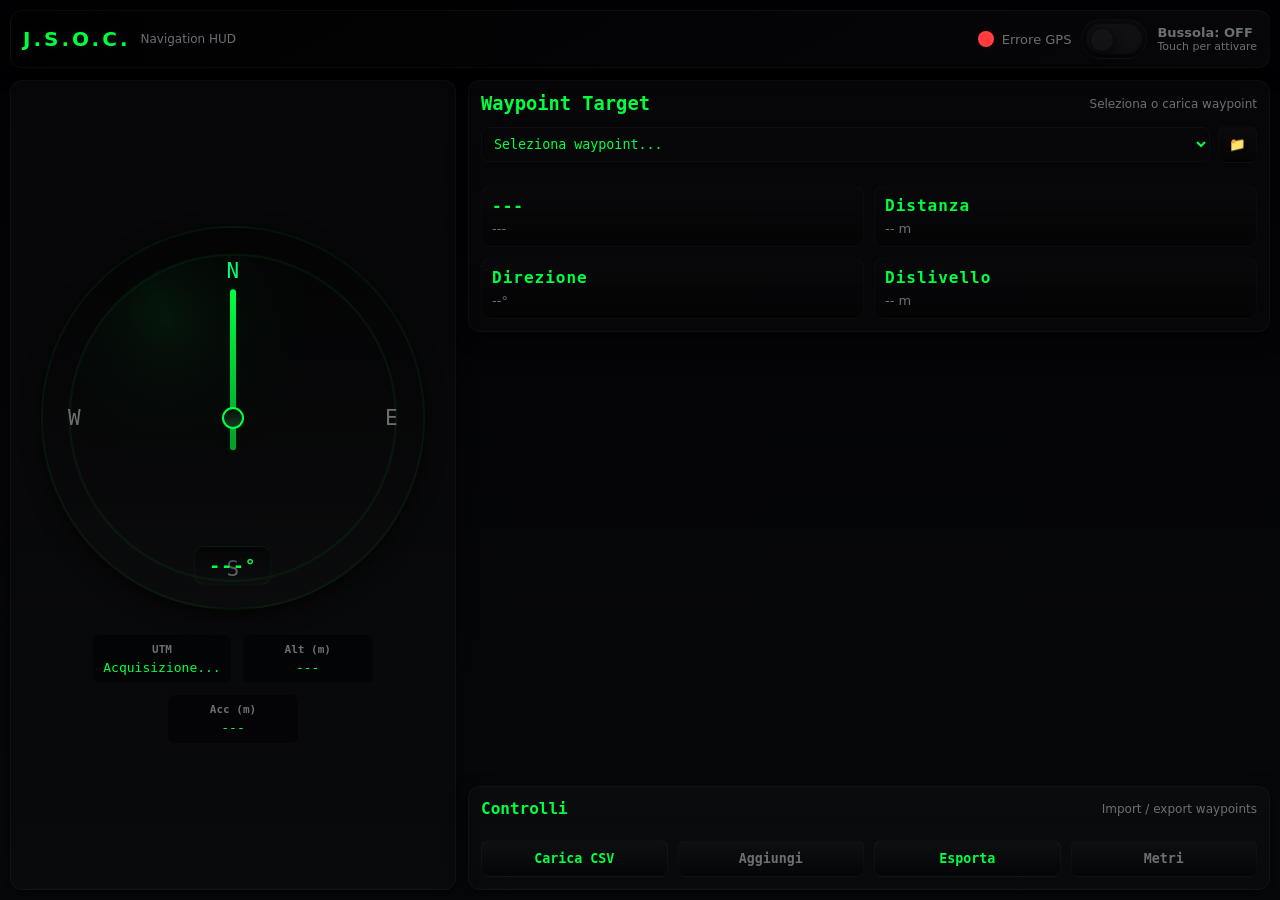
==== index.html @ 8d33e922 "Update index.html" ====
<!DOCTYPE html>
<html lang="it">
<head>
<meta charset="utf-8" />
<meta name="viewport" content="width=device-width,initial-scale=1,viewport-fit=cover" />
<title>J.S.O.C. Softair Galatina Navigation HUD</title>
<style>
  :root{
    --bg:#020204;
    --surface:#0b0d0f;
    --neon:#00ff41;
    --neon-dim:#1a6f32;
    --danger:#ff3b3b;
    --muted:#6b6f73;
    --glass: rgba(255,255,255,0.02);
    --glass-2: rgba(0,0,0,0.4);
    --radius:10px;
    --mono: ui-monospace, SFMono-Regular, Menlo, Monaco, "Roboto Mono", monospace;
    --sans: Inter, system-ui, -apple-system, "Segoe UI", Roboto, "Helvetica Neue", Arial;
    --shadow: 0 6px 18px rgba(0,0,0,0.6);
  }

  html,body{height:100%;margin:0;background:linear-gradient(180deg,#020204 0%, #07080a 100%);font-family:var(--sans);color:#e8f9e8; -webkit-font-smoothing:antialiased; -moz-osx-font-smoothing:grayscale;}
  .app{height:100vh;display:flex;flex-direction:column;gap:12px;padding:10px;box-sizing:border-box;}
  /* header */
  .header{display:flex;align-items:center;justify-content:space-between;padding:8px 12px;background:linear-gradient(90deg, rgba(0,0,0,0.4), rgba(255,255,255,0.02));border-radius:12px;border:1px solid rgba(0,255,65,0.06);box-shadow:var(--shadow);}
  .brand{display:flex;align-items:center;gap:10px}
  .logo {font-weight:800;letter-spacing:3px;font-size:20px;color:var(--neon); text-shadow:0 0 8px rgba(0,255,65,0.12);}
  .gps-status{display:flex;align-items:center;gap:8px;font-size:13px;color:var(--muted)}
  .dot{width:12px;height:12px;border-radius:50%;background:#333;border:2px solid rgba(255,255,255,0.04);box-shadow:0 0 8px rgba(0,0,0,0.8)}
  .dot.ok{background:var(--neon);box-shadow:0 0 12px rgba(0,255,65,0.18)}
  .dot.warn{background:var(--danger);box-shadow:0 0 10px rgba(255,59,59,0.12)}
  /* header controls */
  .controls{display:flex;align-items:center;gap:10px}
  .toggle{
    --w:56px; --h:30px; display:inline-flex;align-items:center;padding:4px;background:linear-gradient(180deg, rgba(255,255,255,0.02), rgba(0,0,0,0.12));border-radius:999px;border:1px solid rgba(255,255,255,0.03);
  }
  .toggle input{display:none}
  .toggle .track{width:var(--w);height:var(--h);background:rgba(255,255,255,0.03);border-radius:999px;position:relative;transition:all 220ms ease}
  .toggle .knob{position:absolute;left:4px;top:4px;width:22px;height:22px;border-radius:50%;background:var(--glass);box-shadow:0 2px 8px rgba(0,0,0,0.6);transition:all 220ms ease;border:1px solid rgba(0,0,0,0.5)}
  .toggle input:checked + .track{background:linear-gradient(90deg, rgba(0,255,65,0.12), rgba(0,255,65,0.06));border:1px solid rgba(0,255,65,0.12)}
  .toggle input:checked + .track .knob{left:30px;background:linear-gradient(180deg, var(--neon), #00c23a);box-shadow:0 0 8px rgba(0,255,65,0.22);border:1px solid rgba(255,255,255,0.06)}
  .toggle .label{font-size:12px;color:var(--muted);margin-left:8px}

  /* main area */
  .main{flex:1;display:flex;flex-direction:column;gap:12px;}
  .panel{background:linear-gradient(180deg, rgba(255,255,255,0.02), rgba(255,255,255,0.01));border-radius:12px;padding:12px;border:1px solid rgba(255,255,255,0.03);box-shadow:var(--shadow);display:flex;flex-direction:column;gap:12px}
  /* Compass + data layout */
  .compass-row{display:flex;flex-direction:column;align-items:center;gap:12px;}
  .compass-wrap{width:320px;max-width:76vmin;aspect-ratio:1;border-radius:999px;display:grid;place-items:center;position:relative;box-shadow:0 6px 20px rgba(0,0,0,0.7);border:2px solid rgba(0,255,65,0.06);background:radial-gradient(circle at 30% 20%, rgba(0,255,65,0.02), transparent 10%), linear-gradient(180deg, rgba(0,0,0,0.45), rgba(255,255,255,0.01));overflow:hidden;}
  .compass-plate{width:92%;height:92%;border-radius:50%;position:relative;display:block}
  /* degree marks */
  .marks{position:absolute;inset:0;display:block;pointer-events:none}
  .mark{position:absolute;left:50%;top:50%;transform-origin:0 -120px; color:var(--muted);font-size:11px;font-weight:600;mix-blend-mode:screen;padding:2px 6px;border-radius:6px;background:rgba(0,0,0,0.35)}
  /* needles */
  .needle-n{position:absolute;left:50%;top:50%;width:6px;height:46%;transform-origin:center 85%;background:linear-gradient(180deg,var(--neon),rgba(0,255,65,0.6));border-radius:6px;box-shadow:0 2px 8px rgba(0,255,65,0.08);transform:translate(-50%,-80%) rotate(0deg);transition:transform 160ms ease-out}
  .needle-target{position:absolute;left:50%;top:50%;width:8px;height:40%;transform-origin:center 85%;background:linear-gradient(180deg,var(--danger),rgba(255,59,59,0.6));border-radius:6px;transform:translate(-50%,-75%) rotate(0deg);opacity:0;transition:opacity 160ms}
  .needle-target.active{opacity:1}
  .compass-center{position:absolute;left:50%;top:50%;width:18px;height:18px;border-radius:50%;background:linear-gradient(180deg,#031004, #153b26);border:2px solid var(--neon);transform:translate(-50%,-50%);box-shadow:0 0 12px rgba(0,255,65,0.06)}
  .bearing-box{position:absolute;bottom:8px;left:50%;transform:translateX(-50%);background:linear-gradient(180deg, rgba(0,0,0,0.45), rgba(255,255,255,0.01));padding:8px 14px;border-radius:10px;border:1px solid rgba(0,255,65,0.06);font-family:var(--mono);font-weight:700;color:var(--neon);font-size:18px;letter-spacing:1px}

  /* info right below compass */
  .info-row{display:flex;gap:10px;align-items:center;justify-content:center;flex-wrap:wrap}
  .stat{background:rgba(0,0,0,0.45);padding:8px 10px;border-radius:8px;border:1px solid rgba(255,255,255,0.02);font-family:var(--mono);font-size:13px;color:var(--neon);min-width:110px;text-align:center}
  .stat .label{font-size:11px;color:var(--muted);font-weight:600;display:block;margin-bottom:4px}

  /* waypoint/details panel */
  .details-grid{display:grid;grid-template-columns:1fr 1fr;gap:10px}
  .card{background:linear-gradient(180deg, rgba(255,255,255,0.01), rgba(0,0,0,0.36));padding:10px;border-radius:10px;border:1px solid rgba(255,255,255,0.02);display:flex;flex-direction:column;gap:6px}
  .card h4{margin:0;color:var(--neon);font-family:var(--mono);letter-spacing:1px}
  .card p{margin:0;color:var(--muted);font-size:13px}

  /* footer controls */
  .controls-grid{display:grid;grid-template-columns:repeat(4,1fr);gap:10px}
  .btn{background:linear-gradient(180deg, rgba(255,255,255,0.02), rgba(0,0,0,0.36));padding:10px;border-radius:8px;border:1px solid rgba(255,255,255,0.03);cursor:pointer;display:inline-flex;align-items:center;justify-content:center;gap:8px;color:var(--neon);font-weight:700;font-family:var(--mono)}
  .btn.secondary{color:var(--muted);border:1px solid rgba(255,255,255,0.02)}
  .btn:active{transform:translateY(1px)}

  /* modal (simple) */
  .modal{position:fixed;inset:0;display:none;align-items:center;justify-content:center;z-index:999}
  .modal.active{display:flex}
  .modal-card{width:92%;max-width:520px;background:var(--surface);padding:16px;border-radius:12px;border:1px solid rgba(255,255,255,0.03)}
  .tabs{display:flex;gap:6px;margin-bottom:10px}
  .tab{padding:8px 10px;border-radius:8px;background:rgba(255,255,255,0.02);border:1px solid rgba(255,255,255,0.02);cursor:pointer;color:var(--muted)}
  .tab.active{background:linear-gradient(90deg, rgba(0,255,65,0.06), rgba(0,255,65,0.02));color:var(--neon);border:1px solid rgba(0,255,65,0.08)}

  /* responsive / landscape */
  @media (min-width:900px){
    .main{flex-direction:row;gap:12px}
    .left-col{flex:0 0 420px}
    .right-col{flex:1;display:flex;flex-direction:column;gap:12px}
    .compass-wrap{width:380px}
  }
  @media (orientation:landscape) and (max-height:600px){
    .main{flex-direction:row}
    .compass-row{align-items:flex-start}
    .compass-wrap{width:320px;max-width:46vmin}
  }

  /* small phones */
  @media (max-width:420px){
    .compass-wrap{width:86vmin}
    .controls-grid{grid-template-columns:repeat(2,1fr)}
  }
</style>
</head>
<body>
<div class="app" id="app">
  <header class="header">
    <div class="brand">
      <div class="logo">J.S.O.C.</div>
      <div style="font-size:12px;color:var(--muted)">Navigation HUD</div>
    </div>

    <div class="controls" aria-hidden="false">
      <div class="gps-status" id="gpsStatus">
        <div class="dot" id="gpsDot"></div>
        <div id="gpsText" style="font-size:13px;color:var(--muted)">Acquisizione GPS...</div>
      </div>

      <!-- Compass toggle -->
      <label class="toggle" title="Attiva / Disattiva bussola">
        <input type="checkbox" id="compassToggle" />
        <div class="track" aria-hidden="true"><span class="knob"></span></div>
      </label>
      <div class="toggle-label" style="font-size:12px;color:var(--muted);min-width:80px;text-align:left">
        <div style="font-weight:700;font-size:13px" id="compassLabel">Bussola: OFF</div>
        <div style="font-size:11px;color:var(--muted)">Touch per attivare</div>
      </div>
    </div>
  </header>

  <main class="main" role="main">
    <!-- left col / compass -->
    <div class="left-col panel" style="display:flex;align-items:center;justify-content:center">
      <div class="compass-row" style="width:100%;align-items:center">
        <div class="compass-wrap" id="compassWrap" role="img" aria-label="Bussola digitale">
          <div class="compass-plate" id="compassPlate">
            <svg viewBox="0 0 300 300" preserveAspectRatio="xMidYMid meet" style="width:100%;height:100%;display:block">
              <defs>
                <radialGradient id="g1" cx="30%" cy="20%">
                  <stop offset="0%" stop-color="#06280f" stop-opacity="0.45"/>
                  <stop offset="60%" stop-color="#021006" stop-opacity="0.25"/>
                  <stop offset="100%" stop-color="#000" stop-opacity="0.0"/>
                </radialGradient>
              </defs>

              <circle cx="150" cy="150" r="140" fill="url(#g1)" stroke="rgba(0,255,65,0.06)" stroke-width="2"/>
              <!-- cardinal letters (we will rotate container via JS) -->
              <g id="cardinals" transform="translate(150,150)">
                <text x="0" y="-120" text-anchor="middle" font-family="var(--mono)" font-size="18" fill="#00ff7a">N</text>
                <text x="0" y="136" text-anchor="middle" font-family="var(--mono)" font-size="18" fill="#6b6f73">S</text>
                <text x="136" y="6" text-anchor="middle" font-family="var(--mono)" font-size="18" fill="#6b6f73">E</text>
                <text x="-136" y="6" text-anchor="middle" font-family="var(--mono)" font-size="18" fill="#6b6f73">W</text>
              </g>

              <!-- tick marks -->
              <g id="ticks" transform="translate(150,150)"></g>
              <!-- needles drawn by HTML layers for simpler rotation -->
            </svg>
            <div class="needle-n" id="needleN" aria-hidden="true"></div>
            <div class="needle-target" id="needleTarget" aria-hidden="true"></div>
            <div class="compass-center" aria-hidden="true"></div>

            <div class="bearing-box" id="bearingBox">---°</div>
          </div>
        </div>

        <div class="info-row" style="margin-top:12px">
          <div class="stat">
            <span class="label">UTM</span>
            <div id="utmText">Acquisizione...</div>
          </div>
          <div class="stat">
            <span class="label">Alt (m)</span>
            <div id="altText">---</div>
          </div>
          <div class="stat">
            <span class="label">Acc (m)</span>
            <div id="accText">---</div>
          </div>
        </div>
      </div>
    </div>

    <!-- right col / waypoints & controls -->
    <div class="right-col">
      <section class="panel">
        <div style="display:flex;justify-content:space-between;align-items:center;">
          <h3 style="margin:0;color:var(--neon);font-family:var(--mono)">Waypoint Target</h3>
          <div style="font-size:12px;color:var(--muted)">Seleziona o carica waypoint</div>
        </div>

        <div style="display:flex;gap:8px;align-items:center">
          <select id="waypointSelect" style="flex:1;padding:8px;border-radius:8px;background:transparent;border:1px solid rgba(255,255,255,0.03);color:var(--neon);font-family:var(--mono)"><option value="">Seleziona waypoint...</option></select>
          <button class="btn secondary" id="openLoad">📁</button>
        </div>

        <div class="details-grid" style="margin-top:10px">
          <div class="card">
            <h4 id="tName">---</h4>
            <p id="tCoords">---</p>
          </div>
          <div class="card">
            <h4 id="tDist">Distanza</h4>
            <p id="tDistVal">-- m</p>
          </div>
          <div class="card">
            <h4>Direzione</h4>
            <p id="tBearing">--°</p>
          </div>
          <div class="card">
            <h4>Dislivello</h4>
            <p id="tElev">-- m</p>
          </div>
        </div>
      </section>

      <section class="panel" style="margin-top:auto">
        <div style="display:flex;justify-content:space-between;align-items:center">
          <div style="font-weight:800;color:var(--neon);font-family:var(--mono)">Controlli</div>
          <div style="font-size:12px;color:var(--muted)">Import / export waypoints</div>
        </div>

        <div class="controls-grid" style="margin-top:10px">
          <button class="btn" id="loadBtn">Carica CSV</button>
          <button class="btn secondary" id="addBtn">Aggiungi</button>
          <button class="btn" id="exportBtn">Esporta</button>
          <button class="btn secondary" id="unitBtn">Metri</button>
        </div>
      </section>
    </div>
  </main>

  <!-- Modale semplice -->
  <div class="modal" id="modal">
    <div class="modal-card" role="dialog" aria-modal="true">
      <div style="display:flex;justify-content:space-between;align-items:center">
        <div style="font-weight:800;color:var(--neon);font-family:var(--mono)">Carica Waypoints</div>
        <button class="btn secondary" id="closeModal">Chiudi</button>
      </div>
      <div style="margin-top:12px">
        <div class="tabs">
          <div class="tab active" data-tab="file">File CSV</div>
          <div class="tab" data-tab="manual">Manuale</div>
        </div>

        <div id="fileTab" style="display:block">
          <input type="file" id="csvFile" accept=".csv,.txt" />
          <div style="margin-top:8px;color:var(--muted);font-size:13px">Formato: Nome,Zona,Easting,Northing,Altitudine</div>
        </div>

        <div id="manualTab" style="display:none">
          <form id="manualForm" onsubmit="return false" style="margin-top:8px;display:flex;flex-direction:column;gap:8px">
            <input id="mName" placeholder="Nome" style="padding:8px;border-radius:8px;background:transparent;border:1px solid rgba(255,255,255,0.03);color:var(--neon)" />
            <input id="mZone" placeholder="Zona UTM" style="padding:8px;border-radius:8px;background:transparent;border:1px solid rgba(255,255,255,0.03);color:var(--neon)" />
            <div style="display:flex;gap:8px">
              <input id="mE" placeholder="Easting" style="flex:1;padding:8px;border-radius:8px;background:transparent;border:1px solid rgba(255,255,255,0.03);color:var(--neon)" />
              <input id="mN" placeholder="Northing" style="flex:1;padding:8px;border-radius:8px;background:transparent;border:1px solid rgba(255,255,255,0.03);color:var(--neon)" />
            </div>
            <input id="mAlt" placeholder="Altitudine (m)" style="padding:8px;border-radius:8px;background:transparent;border:1px solid rgba(255,255,255,0.03);color:var(--neon)" />
            <div style="display:flex;gap:8px">
              <button class="btn" id="addManual">Aggiungi waypoint</button>
            </div>
          </form>
        </div>
      </div>
    </div>
  </div>
</div>

<script>
/* J.S.O.C. Navigation HUD - single-file updated
   Features implemented:
   - Compass toggle in header
   - DeviceOrientation support with iOS permission
   - Smoothing (EMA) for heading
   - Responsive layout (portrait & landscape)
   - Prevents visual overlap and keeps compass centered
   - Minimal waypoint import/add (kept simple)
*/

(function(){
  // DOM refs
  const gpsDot = document.getElementById('gpsDot');
  const gpsText = document.getElementById('gpsText');
  const compassToggle = document.getElementById('compassToggle');
  const compassLabel = document.getElementById('compassLabel');
  const needleN = document.getElementById('needleN');
  const needleTarget = document.getElementById('needleTarget');
  const bearingBox = document.getElementById('bearingBox');
  const utmText = document.getElementById('utmText');
  const altText = document.getElementById('altText');
  const accText = document.getElementById('accText');
  const waypointSelect = document.getElementById('waypointSelect');
  const tName = document.getElementById('tName');
  const tCoords = document.getElementById('tCoords');
  const tDistVal = document.getElementById('tDistVal');
  const tBearing = document.getElementById('tBearing');
  const tElev = document.getElementById('tElev');

  const modal = document.getElementById('modal');
  const openLoad = document.getElementById('openLoad');
  const closeModal = document.getElementById('closeModal');
  const csvFile = document.getElementById('csvFile');
  const addManual = document.getElementById('addManual');
  const manualForm = document.getElementById('manualForm');

  // Internal state
  let compassActive = false;
  let smoothingAlpha = 0.18; // lower => smoother (lag). tweak if needed.
  let smoothHeading = null; // EMA heading
  let watchId = null;
  let currentPos = null;
  let waypoints = []; // simple array {name, easting, northing, alt, zone}
  let target = null;

  // Draw degree marks (0..360 step 15)
  (function drawMarks(){
    const ticks = document.getElementById('ticks');
    for(let d=0; d<360; d+=30){
      const el = document.createElement('div');
      el.className='mark';
      el.style.transform = `translate(-50%,-50%) rotate(${d}deg) translateY(-120px)`;
      el.textContent = d+'°';
      ticks.appendChild(el);
    }
  })();

  // Listen toggle
  compassToggle.addEventListener('change', async (e)=>{
    if(e.target.checked){
      const ok = await startCompass();
      if(!ok){
        // failed, reset toggle
        compassToggle.checked = false;
        compassLabel.textContent = 'Bussola: OFF';
        return;
      }
      compassActive = true;
      compassLabel.textContent = 'Bussola: ON';
    } else {
      stopCompass();
      compassActive = false;
      compassLabel.textContent = 'Bussola: OFF';
    }
  });

  // Geolocation
  function startGeolocation(){
    if(!navigator.geolocation){
      gpsText.textContent = 'GPS non supportato';
      gpsDot.className='dot warn';
      return;
    }
    gpsText.textContent = 'Acquisizione GPS...';
    gpsDot.className='dot';
    const opts = { enableHighAccuracy:true, timeout:10000, maximumAge:2000 };
    watchId = navigator.geolocation.watchPosition(pos=>{
      currentPos = pos;
      gpsText.textContent = `GPS OK (±${Math.round(pos.coords.accuracy)}m)`;
      gpsDot.className='dot ok';
      utmText.textContent = `${pos.coords.latitude.toFixed(5)}, ${pos.coords.longitude.toFixed(5)}`; // temporary display lat/lon
      altText.textContent = (pos.coords.altitude === null ? '---' : pos.coords.altitude.toFixed(1));
      accText.textContent = (pos.coords.accuracy ? Math.round(pos.coords.accuracy) + ' m' : '---');
      updateNavigation();
    }, err=>{
      gpsText.textContent = 'Errore GPS';
      gpsDot.className='dot warn';
      console.warn('geolocation err', err);
    }, opts);
  }

  // Compass handling with DeviceOrientationEvent
  async function startCompass(){
    // check support
    const haveDeviceOrientation = 'DeviceOrientationEvent' in window;
    if(!haveDeviceOrientation){
      alert('Bussola non supportata su questo dispositivo.');
      return false;
    }

    // iOS 13+ requires permission
    if(typeof DeviceOrientationEvent !== 'undefined' && typeof DeviceOrientationEvent.requestPermission === 'function'){
      try{
        const perm = await DeviceOrientationEvent.requestPermission();
        if(perm !== 'granted'){
          alert('Permesso bussola negato.');
          return false;
        }
      }catch(err){
        console.warn('permission request failed', err);
        alert('Impossibile ottenere permesso bussola.');
        return false;
      }
    }

    window.addEventListener('deviceorientationabsolute', handleOrientation, true);
    window.addEventListener('deviceorientation', handleOrientation, true);

    // also listen for screen orientation changes to handle rotation offsets
    window.addEventListener('orientationchange', ()=>{/* nothing needed - we compute offsets on the fly */});
    return true;
  }

  function stopCompass(){
    window.removeEventListener('deviceorientationabsolute', handleOrientation, true);
    window.removeEventListener('deviceorientation', handleOrientation, true);
    smoothHeading = null;
    // reset needle visual
    needleN.style.transform = `translate(-50%,-80%) rotate(0deg)`;
    bearingBox.textContent = '---°';
    needleTarget.classList.remove('active');
  }

  // orientation handler - compute heading in degrees (0..360), using webkitCompassHeading if present
  function handleOrientation(e){
    // prefer webkitCompassHeading (iOS)
    let heading = null;
    if(typeof e.webkitCompassHeading === 'number' && e.webkitCompassHeading !== null){
      heading = e.webkitCompassHeading; // 0 = North
    } else if(typeof e.alpha === 'number'){
      // alpha is rotation around z-axis. On many android devices alpha is relative to screen; depending on absolute property we may need adjustments
      // Convert alpha to compass heading using screen orientation
      heading = 360 - e.alpha; // most devices: alpha increases when device rotates clockwise; invert to get compass heading
    }

    if(heading === null || isNaN(heading)) return;

    // Normalize heading
    heading = (heading + 360) % 360;

    // smoothing (exponential moving average on circular values)
    smoothHeading = smoothAngle(smoothHeading, heading, smoothingAlpha);

    // Apply rotation transform to needle (we rotate the needle rather than whole dial, easier to interpret)
    // The visual needle points to North at 0deg, so we rotate it by smoothHeading degrees
    needleN.style.transform = `translate(-50%,-80%) rotate(${smoothHeading}deg)`;
    bearingBox.textContent = `${Math.round(smoothHeading)}°`;

    // If we have a target waypoint, rotate target needle accordingly
    if(target && currentPos){
      const b = computeBearing(currentPos.coords.latitude, currentPos.coords.longitude, target.lat, target.lon);
      // difference from heading: we want the target needle to point towards bearing relative to North, so set rotate to b
      needleTarget.style.transform = `translate(-50%,-75%) rotate(${b}deg)`;
      needleTarget.classList.add('active');
      tBearing.textContent = `${Math.round(b)}°`;
    }
  }

  // Smooth circular angles correctly
  function smoothAngle(prev, current, alpha){
    if(prev === null || prev === undefined) return current;
    // convert to radians for vector EMA
    const toRad = Math.PI/180;
    const xPrev = Math.cos(prev*toRad), yPrev = Math.sin(prev*toRad);
    const xCur = Math.cos(current*toRad), yCur = Math.sin(current*toRad);
    const x = (1-alpha)*xPrev + alpha*xCur;
    const y = (1-alpha)*yPrev + alpha*yCur;
    const angle = Math.atan2(y,x) * 180 / Math.PI;
    return (angle + 360) % 360;
  }

  // compute bearing from lat/lon to lat2/lon2 (degrees)
  function computeBearing(lat1,lon1,lat2,lon2){
    const toRad = Math.PI/180, toDeg = 180/Math.PI;
    const φ1 = lat1*toRad, φ2 = lat2*toRad;
    const Δλ = (lon2-lon1)*toRad;
    const y = Math.sin(Δλ)*Math.cos(φ2);
    const x = Math.cos(φ1)*Math.sin(φ2) - Math.sin(φ1)*Math.cos(φ2)*Math.cos(Δλ);
    const θ = Math.atan2(y,x);
    return (θ*toDeg + 360) % 360;
  }

  // compute distance meter (haversine)
  function haversine(lat1,lon1,lat2,lon2){
    const R=6371000; // m
    const toRad=Math.PI/180;
    const dLat=(lat2-lat1)*toRad; const dLon=(lon2-lon1)*toRad;
    const a=Math.sin(dLat/2)**2 + Math.cos(lat1*toRad)*Math.cos(lat2*toRad)*Math.sin(dLon/2)**2;
    const c=2*Math.atan2(Math.sqrt(a),Math.sqrt(1-a));
    return R*c;
  }

  // Navigation update: if target & currentPos exist, compute distance, bearing & update UI
  function updateNavigation(){
    if(!currentPos) return;
    if(target){
      const lat1=currentPos.coords.latitude, lon1=currentPos.coords.longitude;
      const lat2=target.lat, lon2=target.lon;
      const dist = haversine(lat1,lon1,lat2,lon2);
      const bearing = computeBearing(lat1,lon1,lat2,lon2);
      tDistVal.textContent = `${(dist>=1000? (dist/1000).toFixed(2)+' km' : Math.round(dist)+' m')}`;
      tBearing.textContent = `${Math.round(bearing)}°`;
      const elevDiff = (target.alt !== null && currentPos.coords.altitude !== null) ? (target.alt - currentPos.coords.altitude) : null;
      tElev.textContent = (elevDiff === null ? '---' : (elevDiff>0? '+' : '') + elevDiff.toFixed(1) + ' m');
      // keep compass target needle oriented (if smoothHeading exists we still set needle transform in handleOrientation)
      if(smoothHeading !== null){
        needleTarget.style.transform = `translate(-50%,-75%) rotate(${bearing}deg)`;
        needleTarget.classList.add('active');
      }
    }
  }

  // Waypoint handling (simple): store lat/lon rather than UTM to keep sample small
  function addWaypointFromManual(name, latStr, lonStr, altStr){
    const lat = parseFloat(latStr), lon = parseFloat(lonStr);
    if(isNaN(lat) || isNaN(lon)){ alert('Lat/Lon non validi'); return; }
    const alt = altStr ? parseFloat(altStr) : null;
    const item = {name, lat, lon, alt};
    waypoints.push(item);
    refreshWaypointSelect();
  }

  function refreshWaypointSelect(){
    waypointSelect.innerHTML = '<option value="">Seleziona waypoint...</option>';
    waypoints.forEach((w,i)=>{
      const o = document.createElement('option');
      o.value = i;
      o.textContent = `${w.name} (${w.lat.toFixed(4)},${w.lon.toFixed(4)})`;
      waypointSelect.appendChild(o);
    });
  }

  waypointSelect.addEventListener('change', (e)=>{
    const idx = e.target.value;
    if(idx === ''){ target = null; tName.textContent='---'; tCoords.textContent='---'; tDistVal.textContent='-- m'; return; }
    target = waypoints[parseInt(idx)];
    tName.textContent = target.name;
    tCoords.textContent = `${target.lat.toFixed(5)}, ${target.lon.toFixed(5)}`;
    updateNavigation();
  });

  // modal controls
  openLoad.addEventListener('click', ()=>{ modal.classList.add('active'); });
  closeModal.addEventListener('click', ()=>{ modal.classList.remove('active'); });

  // tabs inside modal
  document.querySelectorAll('.tab').forEach(t=>{
    t.addEventListener('click', (ev)=>{
      document.querySelectorAll('.tab').forEach(x=>x.classList.remove('active'));
      ev.target.classList.add('active');
      const tb = ev.target.dataset.tab;
      document.getElementById('fileTab').style.display = (tb==='file' ? 'block' : 'none');
      document.getElementById('manualTab').style.display = (tb==='manual' ? 'block' : 'none');
    });
  });

  // csv file load (simple parser)
  csvFile.addEventListener('change', (e)=>{
    const f = e.target.files && e.target.files[0];
    if(!f) return;
    const reader = new FileReader();
    reader.onload = function(){ parseCSV(reader.result); modal.classList.remove('active'); };
    reader.readAsText(f);
  });

  function parseCSV(txt){
    // Accept lines: name,lat,lon,alt OR name,zone,easting,northing,alt (we try to parse lat/lon only)
    const lines = txt.split(/\r?\n/).map(l=>l.trim()).filter(Boolean);
    lines.forEach(line=>{
      const cols = line.split(',').map(c=>c.trim());
      if(cols.length>=3 && isFinite(cols[1]) && isFinite(cols[2])){
        const name = cols[0];
        const lat = parseFloat(cols[1]);
        const lon = parseFloat(cols[2]);
        const alt = cols[3] ? parseFloat(cols[3]) : null;
        waypoints.push({name,lat,lon,alt});
      } else {
        // ignore or attempt more advanced parsing (left out for simplicity)
      }
    });
    refreshWaypointSelect();
    alert('Waypoints caricati: ' + waypoints.length);
  }

  // manual add
  addManual.addEventListener('click', ()=>{
    const name = document.getElementById('mName').value || 'WP';
    const lat = document.getElementById('mE').value;
    const lon = document.getElementById('mN').value;
    const alt = document.getElementById('mAlt').value;
    if(!lat || !lon){ alert('Inserisci latitudine e longitudine nel form manuale!'); return; }
    addWaypointFromManual(name, lat, lon, alt);
    modal.classList.remove('active');
  });

  // export waypoints as CSV (lat,lon)
  document.getElementById('exportBtn').addEventListener('click', ()=>{
    if(waypoints.length===0){ alert('Nessun waypoint da esportare'); return; }
    const lines = waypoints.map(w => `${w.name},${w.lat},${w.lon},${w.alt || ''}`);
    const blob = new Blob([lines.join('\n')], {type:'text/csv'});
    const url = URL.createObjectURL(blob);
    const a = document.createElement('a'); a.href = url; a.download = 'waypoints.csv'; a.click();
    URL.revokeObjectURL(url);
  });

  // quick add button (center)
  document.getElementById('addBtn').addEventListener('click', ()=>{ modal.classList.add('active'); document.querySelector('[data-tab="manual"]').click(); });

  // start geo
  startGeolocation();

  // set default sample waypoints (for demo)
  waypoints.push({name:'Casa', lat:40.3515, lon:18.1716, alt:15});
  waypoints.push({name:'Campo', lat:40.3550, lon:18.1750, alt:12});
  refreshWaypointSelect();

  // Accessibility note: if user rotates the device we adapt via CSS media queries

  // Clean up when page unload
  window.addEventListener('beforeunload', ()=>{
    if(watchId && navigator.geolocation) navigator.geolocation.clearWatch(watchId);
    stopCompass();
  });

  // minor improvement: show a hint if device orientation unsupported
  if(!('DeviceOrientationEvent' in window)){
    // disable toggle
    compassToggle.disabled = true;
    compassLabel.textContent = 'Bussola non supportata';
  }

  // Debugging: log orientation events to detect vendor differences (commented out)
  // window.addEventListener('deviceorientation', e => console.debug('deviceorientation', e.alpha, e.beta, e.gamma, e.absolute));

})();
</script>
</body>
</html>
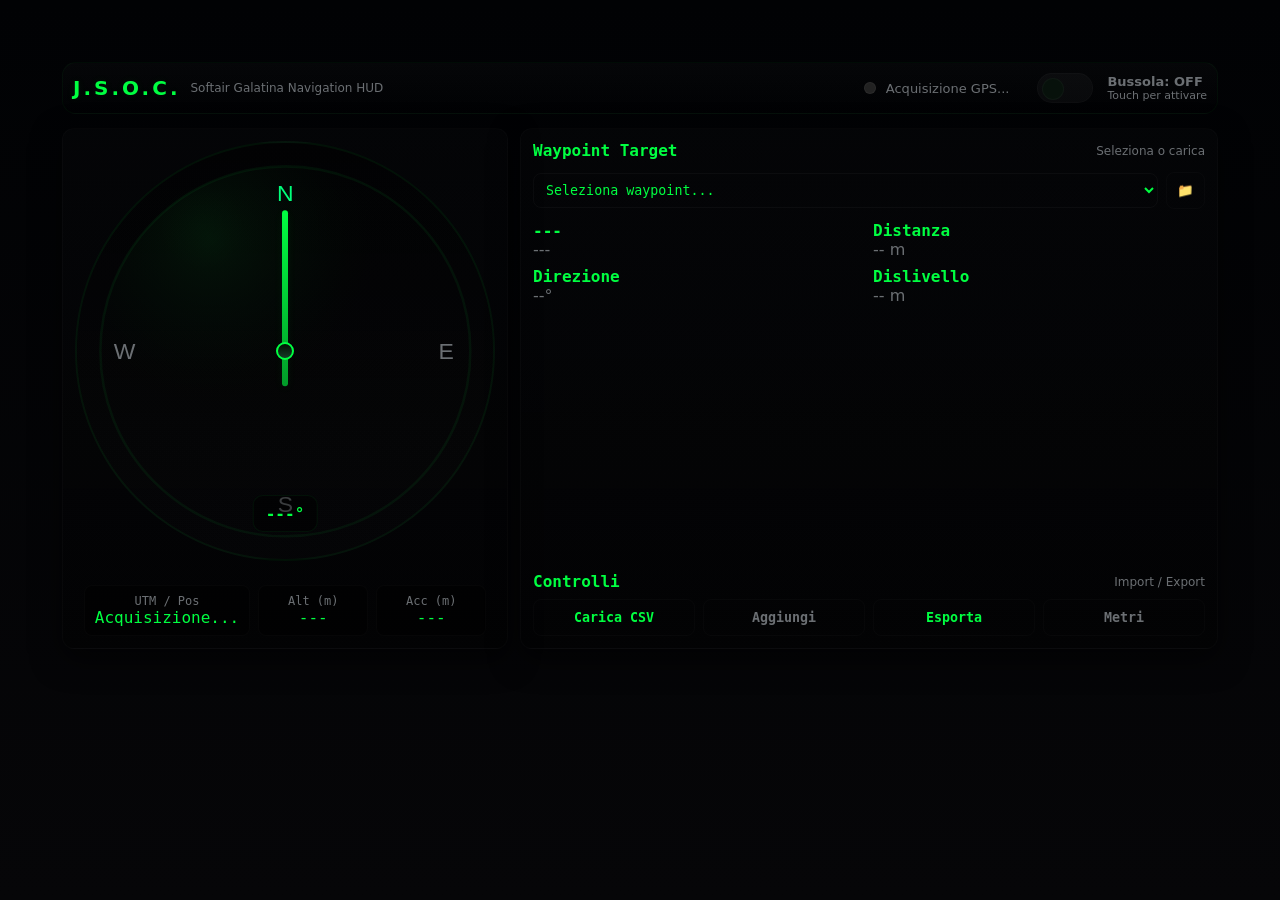
==== commit 2e804414: "Add files via upload" ====
--- a/index.html
+++ b/index.html
@@ -1,107 +1,76 @@
-<!DOCTYPE html>
+<!doctype html>
 <html lang="it">
 <head>
 <meta charset="utf-8" />
 <meta name="viewport" content="width=device-width,initial-scale=1,viewport-fit=cover" />
-<title>J.S.O.C. Softair Galatina Navigation HUD</title>
+<title>J.S.O.C. Softair Galatina Navigation HUD - Compass Fix</title>
 <style>
-  :root{
-    --bg:#020204;
-    --surface:#0b0d0f;
-    --neon:#00ff41;
-    --neon-dim:#1a6f32;
-    --danger:#ff3b3b;
-    --muted:#6b6f73;
-    --glass: rgba(255,255,255,0.02);
-    --glass-2: rgba(0,0,0,0.4);
-    --radius:10px;
-    --mono: ui-monospace, SFMono-Regular, Menlo, Monaco, "Roboto Mono", monospace;
-    --sans: Inter, system-ui, -apple-system, "Segoe UI", Roboto, "Helvetica Neue", Arial;
-    --shadow: 0 6px 18px rgba(0,0,0,0.6);
-  }
-
-  html,body{height:100%;margin:0;background:linear-gradient(180deg,#020204 0%, #07080a 100%);font-family:var(--sans);color:#e8f9e8; -webkit-font-smoothing:antialiased; -moz-osx-font-smoothing:grayscale;}
-  .app{height:100vh;display:flex;flex-direction:column;gap:12px;padding:10px;box-sizing:border-box;}
-  /* header */
-  .header{display:flex;align-items:center;justify-content:space-between;padding:8px 12px;background:linear-gradient(90deg, rgba(0,0,0,0.4), rgba(255,255,255,0.02));border-radius:12px;border:1px solid rgba(0,255,65,0.06);box-shadow:var(--shadow);}
-  .brand{display:flex;align-items:center;gap:10px}
-  .logo {font-weight:800;letter-spacing:3px;font-size:20px;color:var(--neon); text-shadow:0 0 8px rgba(0,255,65,0.12);}
-  .gps-status{display:flex;align-items:center;gap:8px;font-size:13px;color:var(--muted)}
-  .dot{width:12px;height:12px;border-radius:50%;background:#333;border:2px solid rgba(255,255,255,0.04);box-shadow:0 0 8px rgba(0,0,0,0.8)}
-  .dot.ok{background:var(--neon);box-shadow:0 0 12px rgba(0,255,65,0.18)}
-  .dot.warn{background:var(--danger);box-shadow:0 0 10px rgba(255,59,59,0.12)}
-  /* header controls */
-  .controls{display:flex;align-items:center;gap:10px}
-  .toggle{
-    --w:56px; --h:30px; display:inline-flex;align-items:center;padding:4px;background:linear-gradient(180deg, rgba(255,255,255,0.02), rgba(0,0,0,0.12));border-radius:999px;border:1px solid rgba(255,255,255,0.03);
-  }
-  .toggle input{display:none}
-  .toggle .track{width:var(--w);height:var(--h);background:rgba(255,255,255,0.03);border-radius:999px;position:relative;transition:all 220ms ease}
-  .toggle .knob{position:absolute;left:4px;top:4px;width:22px;height:22px;border-radius:50%;background:var(--glass);box-shadow:0 2px 8px rgba(0,0,0,0.6);transition:all 220ms ease;border:1px solid rgba(0,0,0,0.5)}
-  .toggle input:checked + .track{background:linear-gradient(90deg, rgba(0,255,65,0.12), rgba(0,255,65,0.06));border:1px solid rgba(0,255,65,0.12)}
-  .toggle input:checked + .track .knob{left:30px;background:linear-gradient(180deg, var(--neon), #00c23a);box-shadow:0 0 8px rgba(0,255,65,0.22);border:1px solid rgba(255,255,255,0.06)}
-  .toggle .label{font-size:12px;color:var(--muted);margin-left:8px}
-
-  /* main area */
-  .main{flex:1;display:flex;flex-direction:column;gap:12px;}
-  .panel{background:linear-gradient(180deg, rgba(255,255,255,0.02), rgba(255,255,255,0.01));border-radius:12px;padding:12px;border:1px solid rgba(255,255,255,0.03);box-shadow:var(--shadow);display:flex;flex-direction:column;gap:12px}
-  /* Compass + data layout */
-  .compass-row{display:flex;flex-direction:column;align-items:center;gap:12px;}
-  .compass-wrap{width:320px;max-width:76vmin;aspect-ratio:1;border-radius:999px;display:grid;place-items:center;position:relative;box-shadow:0 6px 20px rgba(0,0,0,0.7);border:2px solid rgba(0,255,65,0.06);background:radial-gradient(circle at 30% 20%, rgba(0,255,65,0.02), transparent 10%), linear-gradient(180deg, rgba(0,0,0,0.45), rgba(255,255,255,0.01));overflow:hidden;}
-  .compass-plate{width:92%;height:92%;border-radius:50%;position:relative;display:block}
-  /* degree marks */
-  .marks{position:absolute;inset:0;display:block;pointer-events:none}
-  .mark{position:absolute;left:50%;top:50%;transform-origin:0 -120px; color:var(--muted);font-size:11px;font-weight:600;mix-blend-mode:screen;padding:2px 6px;border-radius:6px;background:rgba(0,0,0,0.35)}
-  /* needles */
-  .needle-n{position:absolute;left:50%;top:50%;width:6px;height:46%;transform-origin:center 85%;background:linear-gradient(180deg,var(--neon),rgba(0,255,65,0.6));border-radius:6px;box-shadow:0 2px 8px rgba(0,255,65,0.08);transform:translate(-50%,-80%) rotate(0deg);transition:transform 160ms ease-out}
-  .needle-target{position:absolute;left:50%;top:50%;width:8px;height:40%;transform-origin:center 85%;background:linear-gradient(180deg,var(--danger),rgba(255,59,59,0.6));border-radius:6px;transform:translate(-50%,-75%) rotate(0deg);opacity:0;transition:opacity 160ms}
-  .needle-target.active{opacity:1}
-  .compass-center{position:absolute;left:50%;top:50%;width:18px;height:18px;border-radius:50%;background:linear-gradient(180deg,#031004, #153b26);border:2px solid var(--neon);transform:translate(-50%,-50%);box-shadow:0 0 12px rgba(0,255,65,0.06)}
-  .bearing-box{position:absolute;bottom:8px;left:50%;transform:translateX(-50%);background:linear-gradient(180deg, rgba(0,0,0,0.45), rgba(255,255,255,0.01));padding:8px 14px;border-radius:10px;border:1px solid rgba(0,255,65,0.06);font-family:var(--mono);font-weight:700;color:var(--neon);font-size:18px;letter-spacing:1px}
-
-  /* info right below compass */
-  .info-row{display:flex;gap:10px;align-items:center;justify-content:center;flex-wrap:wrap}
-  .stat{background:rgba(0,0,0,0.45);padding:8px 10px;border-radius:8px;border:1px solid rgba(255,255,255,0.02);font-family:var(--mono);font-size:13px;color:var(--neon);min-width:110px;text-align:center}
-  .stat .label{font-size:11px;color:var(--muted);font-weight:600;display:block;margin-bottom:4px}
-
-  /* waypoint/details panel */
-  .details-grid{display:grid;grid-template-columns:1fr 1fr;gap:10px}
-  .card{background:linear-gradient(180deg, rgba(255,255,255,0.01), rgba(0,0,0,0.36));padding:10px;border-radius:10px;border:1px solid rgba(255,255,255,0.02);display:flex;flex-direction:column;gap:6px}
-  .card h4{margin:0;color:var(--neon);font-family:var(--mono);letter-spacing:1px}
-  .card p{margin:0;color:var(--muted);font-size:13px}
-
-  /* footer controls */
-  .controls-grid{display:grid;grid-template-columns:repeat(4,1fr);gap:10px}
-  .btn{background:linear-gradient(180deg, rgba(255,255,255,0.02), rgba(0,0,0,0.36));padding:10px;border-radius:8px;border:1px solid rgba(255,255,255,0.03);cursor:pointer;display:inline-flex;align-items:center;justify-content:center;gap:8px;color:var(--neon);font-weight:700;font-family:var(--mono)}
-  .btn.secondary{color:var(--muted);border:1px solid rgba(255,255,255,0.02)}
-  .btn:active{transform:translateY(1px)}
-
-  /* modal (simple) */
-  .modal{position:fixed;inset:0;display:none;align-items:center;justify-content:center;z-index:999}
-  .modal.active{display:flex}
-  .modal-card{width:92%;max-width:520px;background:var(--surface);padding:16px;border-radius:12px;border:1px solid rgba(255,255,255,0.03)}
-  .tabs{display:flex;gap:6px;margin-bottom:10px}
-  .tab{padding:8px 10px;border-radius:8px;background:rgba(255,255,255,0.02);border:1px solid rgba(255,255,255,0.02);cursor:pointer;color:var(--muted)}
-  .tab.active{background:linear-gradient(90deg, rgba(0,255,65,0.06), rgba(0,255,65,0.02));color:var(--neon);border:1px solid rgba(0,255,65,0.08)}
-
-  /* responsive / landscape */
-  @media (min-width:900px){
-    .main{flex-direction:row;gap:12px}
-    .left-col{flex:0 0 420px}
-    .right-col{flex:1;display:flex;flex-direction:column;gap:12px}
-    .compass-wrap{width:380px}
-  }
-  @media (orientation:landscape) and (max-height:600px){
-    .main{flex-direction:row}
-    .compass-row{align-items:flex-start}
-    .compass-wrap{width:320px;max-width:46vmin}
-  }
-
-  /* small phones */
-  @media (max-width:420px){
-    .compass-wrap{width:86vmin}
-    .controls-grid{grid-template-columns:repeat(2,1fr)}
-  }
+:root{
+  --bg:#020204; --surface:#07090b; --neon:#00ff41; --neon-dim:#138f3a; --danger:#ff3b3b;
+  --muted:#6b6f73; --glass: rgba(255,255,255,0.02); --radius:12px; --mono: ui-monospace, SFMono-Regular, Menlo, Monaco, "Roboto Mono", monospace;
+  --pad-outer:6vmin; /* margine esterno adattivo */
+}
+*{box-sizing:border-box}
+html,body{height:100%;margin:0;background:linear-gradient(180deg,#010204 0%, #060608 100%);font-family:Inter,system-ui, -apple-system, "Segoe UI", Roboto, Arial;color:#e8f9e8;-webkit-font-smoothing:antialiased}
+.app{min-height:100vh;padding:calc(var(--pad-outer) + 8px);display:flex;flex-direction:column;gap:14px}
+
+/* header */
+.header{display:flex;justify-content:space-between;align-items:center;padding:10px;border-radius:14px;background:linear-gradient(180deg, rgba(255,255,255,0.02), rgba(0,0,0,0.12));border:1px solid rgba(0,255,65,0.04)}
+.brand{display:flex;align-items:center;gap:10px}
+.logo{font-weight:900;color:var(--neon);letter-spacing:3px;font-size:20px;text-shadow:0 0 8px rgba(0,255,65,0.08)}
+.gps{display:flex;gap:10px;align-items:center;color:var(--muted);font-size:13px}
+.dot{width:12px;height:12px;border-radius:50%;background:#222;border:1px solid rgba(255,255,255,0.04)}
+.dot.ok{background:var(--neon);box-shadow:0 0 10px rgba(0,255,65,0.12)}
+.controls{display:flex;gap:10px;align-items:center}
+
+/* toggle */
+.toggle{display:inline-flex;align-items:center;gap:8px}
+.track{width:56px;height:30px;border-radius:999px;background:rgba(255,255,255,0.03);position:relative;border:1px solid rgba(255,255,255,0.02)}
+.knob{width:22px;height:22px;border-radius:50%;background:#07110b;position:absolute;left:4px;top:4px;border:1px solid rgba(255,255,255,0.03);transition:left .18s linear, background .18s}
+.track.on{background:linear-gradient(90deg, rgba(0,255,65,0.12), rgba(0,255,65,0.06));}
+.track.on .knob{left:30px;background:linear-gradient(180deg,var(--neon),#00c23a)}
+
+/* main */
+.main{display:flex;flex-direction:column;gap:12px}
+.panel{background:linear-gradient(180deg, rgba(255,255,255,0.01), rgba(0,0,0,0.36));padding:12px;border-radius:12px;border:1px solid rgba(255,255,255,0.02);box-shadow:0 10px 30px rgba(0,0,0,0.6)}
+
+/* layout responsive: on wide screens show columns */
+@media(min-width:900px){ .main{flex-direction:row} .left{flex:0 0 420px} .right{flex:1} }
+
+/* compass area */
+.compass-wrap{display:grid;place-items:center;aspect-ratio:1;width:78vmin;max-width:420px;border-radius:999px;border:2px solid rgba(0,255,65,0.06);background:radial-gradient(circle at 30% 20%, rgba(0,255,65,0.02), transparent 10%), linear-gradient(180deg, rgba(0,0,0,0.45), rgba(255,255,255,0.01));position:relative;overflow:hidden}
+.compass-inner{width:92%;height:92%;border-radius:50%;position:relative;display:block}
+.ticks{position:absolute;inset:0;pointer-events:none}
+.needle{position:absolute;left:50%;top:50%;transform-origin:center 88%;transform:translate(-50%,-80%) rotate(0deg);border-radius:6px;transition:transform .08s linear}
+.needle.n {width:6px;height:46%;background:linear-gradient(180deg,var(--neon), rgba(0,255,65,0.6));box-shadow:0 2px 10px rgba(0,255,65,0.06)}
+.needle.target {width:8px;height:40%;background:linear-gradient(180deg,var(--danger), rgba(255,59,59,0.6));opacity:0}
+.needle.target.active{opacity:1}
+.center-dot{position:absolute;left:50%;top:50%;width:18px;height:18px;border-radius:50%;transform:translate(-50%,-50%);background:linear-gradient(180deg,#031004,#153b26);border:2px solid var(--neon)}
+.bearing{position:absolute;bottom:10px;left:50%;transform:translateX(-50%);background:rgba(0,0,0,0.45);padding:8px 12px;border-radius:10px;border:1px solid rgba(0,255,65,0.06);font-family:var(--mono);font-weight:800;color:var(--neon)}
+
+/* info */
+.stats{display:flex;gap:8px;justify-content:center;flex-wrap:wrap;margin-top:12px}
+.stat{background:rgba(0,0,0,0.45);padding:8px 10px;border-radius:8px;border:1px solid rgba(255,255,255,0.02);font-family:var(--mono);color:var(--neon);min-width:110px;text-align:center}
+.stat .label{color:var(--muted);font-size:12px}
+
+/* controls grid */
+.controls-grid{display:grid;grid-template-columns:repeat(4,1fr);gap:8px;margin-top:8px}
+.btn{padding:10px;border-radius:8px;border:1px solid rgba(255,255,255,0.02);background:transparent;color:var(--neon);font-family:var(--mono);font-weight:700;cursor:pointer}
+.btn.secondary{color:var(--muted)}
+
+/* modal */
+.modal{position:fixed;inset:0;display:none;align-items:center;justify-content:center;background:rgba(0,0,0,0.5);z-index:999}
+.modal.active{display:flex}
+.modal-card{background:var(--surface);padding:14px;border-radius:12px;width:92%;max-width:520px;border:1px solid rgba(255,255,255,0.02)}
+
+/* small screens adapt */
+@media(max-width:420px){
+  .compass-wrap{width:86vmin}
+  .controls-grid{grid-template-columns:repeat(2,1fr)}
+}
+
+/* accessibility focus */
+.btn:focus, .toggle:focus{outline:3px solid rgba(0,255,65,0.12);outline-offset:3px}
 </style>
 </head>
 <body>
@@ -109,523 +78,174 @@
   <header class="header">
     <div class="brand">
       <div class="logo">J.S.O.C.</div>
-      <div style="font-size:12px;color:var(--muted)">Navigation HUD</div>
-    </div>
-
-    <div class="controls" aria-hidden="false">
-      <div class="gps-status" id="gpsStatus">
-        <div class="dot" id="gpsDot"></div>
-        <div id="gpsText" style="font-size:13px;color:var(--muted)">Acquisizione GPS...</div>
-      </div>
-
-      <!-- Compass toggle -->
-      <label class="toggle" title="Attiva / Disattiva bussola">
-        <input type="checkbox" id="compassToggle" />
-        <div class="track" aria-hidden="true"><span class="knob"></span></div>
-      </label>
-      <div class="toggle-label" style="font-size:12px;color:var(--muted);min-width:80px;text-align:left">
-        <div style="font-weight:700;font-size:13px" id="compassLabel">Bussola: OFF</div>
-        <div style="font-size:11px;color:var(--muted)">Touch per attivare</div>
+      <div style="font-size:12px;color:var(--muted)">Softair Galatina Navigation HUD</div>
+    </div>
+    <div class="controls">
+      <div class="gps" id="gpsStatus"><div class="dot" id="gpsDot"></div><div id="gpsText">Acquisizione GPS...</div></div>
+      <div style="width:8px"></div>
+      <div class="toggle" title="Attiva/disattiva bussola" role="switch">
+        <div id="compassTrack" class="track" aria-hidden="true"><div id="compassKnob" class="knob"></div></div>
+        <div style="margin-left:6px;font-size:13px;color:var(--muted)"><div id="compassState" style="font-weight:700">Bussola: OFF</div><div style="font-size:11px;color:var(--muted)">Touch per attivare</div></div>
       </div>
     </div>
   </header>
 
-  <main class="main" role="main">
-    <!-- left col / compass -->
-    <div class="left-col panel" style="display:flex;align-items:center;justify-content:center">
-      <div class="compass-row" style="width:100%;align-items:center">
-        <div class="compass-wrap" id="compassWrap" role="img" aria-label="Bussola digitale">
-          <div class="compass-plate" id="compassPlate">
-            <svg viewBox="0 0 300 300" preserveAspectRatio="xMidYMid meet" style="width:100%;height:100%;display:block">
-              <defs>
-                <radialGradient id="g1" cx="30%" cy="20%">
-                  <stop offset="0%" stop-color="#06280f" stop-opacity="0.45"/>
-                  <stop offset="60%" stop-color="#021006" stop-opacity="0.25"/>
-                  <stop offset="100%" stop-color="#000" stop-opacity="0.0"/>
-                </radialGradient>
-              </defs>
-
-              <circle cx="150" cy="150" r="140" fill="url(#g1)" stroke="rgba(0,255,65,0.06)" stroke-width="2"/>
-              <!-- cardinal letters (we will rotate container via JS) -->
-              <g id="cardinals" transform="translate(150,150)">
-                <text x="0" y="-120" text-anchor="middle" font-family="var(--mono)" font-size="18" fill="#00ff7a">N</text>
-                <text x="0" y="136" text-anchor="middle" font-family="var(--mono)" font-size="18" fill="#6b6f73">S</text>
-                <text x="136" y="6" text-anchor="middle" font-family="var(--mono)" font-size="18" fill="#6b6f73">E</text>
-                <text x="-136" y="6" text-anchor="middle" font-family="var(--mono)" font-size="18" fill="#6b6f73">W</text>
-              </g>
-
-              <!-- tick marks -->
-              <g id="ticks" transform="translate(150,150)"></g>
-              <!-- needles drawn by HTML layers for simpler rotation -->
-            </svg>
-            <div class="needle-n" id="needleN" aria-hidden="true"></div>
-            <div class="needle-target" id="needleTarget" aria-hidden="true"></div>
-            <div class="compass-center" aria-hidden="true"></div>
-
-            <div class="bearing-box" id="bearingBox">---°</div>
-          </div>
-        </div>
-
-        <div class="info-row" style="margin-top:12px">
-          <div class="stat">
-            <span class="label">UTM</span>
-            <div id="utmText">Acquisizione...</div>
-          </div>
-          <div class="stat">
-            <span class="label">Alt (m)</span>
-            <div id="altText">---</div>
-          </div>
-          <div class="stat">
-            <span class="label">Acc (m)</span>
-            <div id="accText">---</div>
-          </div>
-        </div>
-      </div>
-    </div>
-
-    <!-- right col / waypoints & controls -->
-    <div class="right-col">
-      <section class="panel">
-        <div style="display:flex;justify-content:space-between;align-items:center;">
-          <h3 style="margin:0;color:var(--neon);font-family:var(--mono)">Waypoint Target</h3>
-          <div style="font-size:12px;color:var(--muted)">Seleziona o carica waypoint</div>
-        </div>
-
-        <div style="display:flex;gap:8px;align-items:center">
-          <select id="waypointSelect" style="flex:1;padding:8px;border-radius:8px;background:transparent;border:1px solid rgba(255,255,255,0.03);color:var(--neon);font-family:var(--mono)"><option value="">Seleziona waypoint...</option></select>
-          <button class="btn secondary" id="openLoad">📁</button>
-        </div>
-
-        <div class="details-grid" style="margin-top:10px">
-          <div class="card">
-            <h4 id="tName">---</h4>
-            <p id="tCoords">---</p>
-          </div>
-          <div class="card">
-            <h4 id="tDist">Distanza</h4>
-            <p id="tDistVal">-- m</p>
-          </div>
-          <div class="card">
-            <h4>Direzione</h4>
-            <p id="tBearing">--°</p>
-          </div>
-          <div class="card">
-            <h4>Dislivello</h4>
-            <p id="tElev">-- m</p>
-          </div>
-        </div>
-      </section>
-
-      <section class="panel" style="margin-top:auto">
+  <main class="main">
+    <div class="left panel" style="display:flex;align-items:center;justify-content:center;flex-direction:column;gap:12px">
+      <div class="compass-wrap" id="compassWrap" aria-label="Bussola digitale">
+        <div class="compass-inner" id="compassInner">
+          <svg viewBox="0 0 300 300" preserveAspectRatio="xMidYMid meet" style="width:100%;height:100%;position:absolute;left:0;top:0">
+            <defs>
+              <radialGradient id="g1" cx="30%" cy="20%"><stop offset="0%" stop-color="#06280f" stop-opacity="0.45"/><stop offset="60%" stop-color="#021006" stop-opacity="0.25"/><stop offset="100%" stop-color="#000" stop-opacity="0"/></radialGradient>
+            </defs>
+            <circle cx="150" cy="150" r="145" fill="url(#g1)" stroke="rgba(0,255,65,0.06)" stroke-width="2"/>
+            <g id="cardinals" transform="translate(150,150)">
+              <text x="0" y="-118" text-anchor="middle" font-family="Arial" font-size="18" fill="#00ff7a">N</text>
+              <text x="0" y="126" text-anchor="middle" font-family="Arial" font-size="18" fill="#6b6f73">S</text>
+              <text x="126" y="6" text-anchor="middle" font-family="Arial" font-size="18" fill="#6b6f73">E</text>
+              <text x="-126" y="6" text-anchor="middle" font-family="Arial" font-size="18" fill="#6b6f73">W</text>
+            </g>
+            <g id="tickLayer" transform="translate(150,150)"></g>
+          </svg>
+
+          <!-- Needles as HTML layers (easier to animate) -->
+          <div id="needleNorth" class="needle n" aria-hidden="true"></div>
+          <div id="needleTarget" class="needle target" aria-hidden="true"></div>
+          <div class="center-dot" aria-hidden="true"></div>
+          <div class="bearing" id="bearing">---°</div>
+        </div>
+      </div>
+      <div class="stats" id="statsRow">
+        <div class="stat"><div class="label">UTM / Pos</div><div id="posText">Acquisizione...</div></div>
+        <div class="stat"><div class="label">Alt (m)</div><div id="altText">---</div></div>
+        <div class="stat"><div class="label">Acc (m)</div><div id="accText">---</div></div>
+      </div>
+    </div>
+
+    <div class="right panel" style="display:flex;flex-direction:column;gap:12px">
+      <div style="display:flex;justify-content:space-between;align-items:center">
+        <div style="font-family:var(--mono);color:var(--neon);font-weight:800">Waypoint Target</div>
+        <div style="font-size:12px;color:var(--muted)">Seleziona o carica</div>
+      </div>
+      <div style="display:flex;gap:8px;align-items:center">
+        <select id="waypointSelect" style="flex:1;padding:8px;border-radius:8px;background:transparent;border:1px solid rgba(255,255,255,0.03);color:var(--neon);font-family:var(--mono)">
+          <option value="">Seleziona waypoint...</option>
+        </select>
+        <button class="btn secondary" id="openLoad">📁</button>
+      </div>
+      <div style="display:grid;grid-template-columns:1fr 1fr;gap:8px">
+        <div class="card" style="background:transparent;border:none;padding:0">
+          <div style="font-family:var(--mono);color:var(--neon);font-weight:800" id="tName">---</div>
+          <div style="color:var(--muted)" id="tCoords">---</div>
+        </div>
+        <div class="card" style="background:transparent;border:none;padding:0">
+          <div style="font-family:var(--mono);color:var(--neon);font-weight:800">Distanza</div>
+          <div style="color:var(--muted)" id="tDist">-- m</div>
+        </div>
+        <div class="card" style="background:transparent;border:none;padding:0">
+          <div style="font-family:var(--mono);color:var(--neon);font-weight:800">Direzione</div>
+          <div style="color:var(--muted)" id="tBear">--°</div>
+        </div>
+        <div class="card" style="background:transparent;border:none;padding:0">
+          <div style="font-family:var(--mono);color:var(--neon);font-weight:800">Dislivello</div>
+          <div style="color:var(--muted)" id="tElev">-- m</div>
+        </div>
+      </div>
+
+      <div style="margin-top:auto">
         <div style="display:flex;justify-content:space-between;align-items:center">
           <div style="font-weight:800;color:var(--neon);font-family:var(--mono)">Controlli</div>
-          <div style="font-size:12px;color:var(--muted)">Import / export waypoints</div>
-        </div>
-
-        <div class="controls-grid" style="margin-top:10px">
+          <div style="color:var(--muted);font-size:12px">Import / Export</div>
+        </div>
+        <div class="controls-grid" style="margin-top:8px">
           <button class="btn" id="loadBtn">Carica CSV</button>
           <button class="btn secondary" id="addBtn">Aggiungi</button>
           <button class="btn" id="exportBtn">Esporta</button>
           <button class="btn secondary" id="unitBtn">Metri</button>
         </div>
-      </section>
+      </div>
     </div>
   </main>
 
-  <!-- Modale semplice -->
-  <div class="modal" id="modal">
-    <div class="modal-card" role="dialog" aria-modal="true">
-      <div style="display:flex;justify-content:space-between;align-items:center">
-        <div style="font-weight:800;color:var(--neon);font-family:var(--mono)">Carica Waypoints</div>
-        <button class="btn secondary" id="closeModal">Chiudi</button>
-      </div>
-      <div style="margin-top:12px">
-        <div class="tabs">
-          <div class="tab active" data-tab="file">File CSV</div>
-          <div class="tab" data-tab="manual">Manuale</div>
-        </div>
-
-        <div id="fileTab" style="display:block">
-          <input type="file" id="csvFile" accept=".csv,.txt" />
-          <div style="margin-top:8px;color:var(--muted);font-size:13px">Formato: Nome,Zona,Easting,Northing,Altitudine</div>
-        </div>
-
-        <div id="manualTab" style="display:none">
-          <form id="manualForm" onsubmit="return false" style="margin-top:8px;display:flex;flex-direction:column;gap:8px">
-            <input id="mName" placeholder="Nome" style="padding:8px;border-radius:8px;background:transparent;border:1px solid rgba(255,255,255,0.03);color:var(--neon)" />
-            <input id="mZone" placeholder="Zona UTM" style="padding:8px;border-radius:8px;background:transparent;border:1px solid rgba(255,255,255,0.03);color:var(--neon)" />
-            <div style="display:flex;gap:8px">
-              <input id="mE" placeholder="Easting" style="flex:1;padding:8px;border-radius:8px;background:transparent;border:1px solid rgba(255,255,255,0.03);color:var(--neon)" />
-              <input id="mN" placeholder="Northing" style="flex:1;padding:8px;border-radius:8px;background:transparent;border:1px solid rgba(255,255,255,0.03);color:var(--neon)" />
-            </div>
-            <input id="mAlt" placeholder="Altitudine (m)" style="padding:8px;border-radius:8px;background:transparent;border:1px solid rgba(255,255,255,0.03);color:var(--neon)" />
-            <div style="display:flex;gap:8px">
-              <button class="btn" id="addManual">Aggiungi waypoint</button>
-            </div>
-          </form>
-        </div>
-      </div>
-    </div>
-  </div>
+  <!-- modal simplified -->
+  <div class="modal" id="modal"><div class="modal-card"><div style="display:flex;justify-content:space-between;align-items:center"><div style="font-weight:800;color:var(--neon);font-family:var(--mono)">Carica Waypoints</div><button class="btn secondary" id="closeModal">Chiudi</button></div><div style="margin-top:10px"><input type="file" id="csvFile" accept=".csv,.txt" /><div style="margin-top:8px;color:var(--muted)">Formato: Nome,Lat,Lon,Alt</div></div></div></div>
 </div>
 
 <script>
-/* J.S.O.C. Navigation HUD - single-file updated
-   Features implemented:
-   - Compass toggle in header
-   - DeviceOrientation support with iOS permission
-   - Smoothing (EMA) for heading
-   - Responsive layout (portrait & landscape)
-   - Prevents visual overlap and keeps compass centered
-   - Minimal waypoint import/add (kept simple)
+/*
+  Compass improvements:
+  - Complementary filter: fusion of DeviceOrientation (magnetic/magnetometer - alpha) and DeviceMotion (gyroscope rotationRate)
+  - Circular EMA + gyro integration to remove jumps and provide smooth 360° rotation
+  - Screen orientation correction
+  - requestAnimationFrame loop for smooth visuals
+  - Larger outer padding added via CSS variable (--pad-outer)
 */
 
-(function(){
-  // DOM refs
-  const gpsDot = document.getElementById('gpsDot');
-  const gpsText = document.getElementById('gpsText');
-  const compassToggle = document.getElementById('compassToggle');
-  const compassLabel = document.getElementById('compassLabel');
-  const needleN = document.getElementById('needleN');
-  const needleTarget = document.getElementById('needleTarget');
-  const bearingBox = document.getElementById('bearingBox');
-  const utmText = document.getElementById('utmText');
-  const altText = document.getElementById('altText');
-  const accText = document.getElementById('accText');
-  const waypointSelect = document.getElementById('waypointSelect');
-  const tName = document.getElementById('tName');
-  const tCoords = document.getElementById('tCoords');
-  const tDistVal = document.getElementById('tDistVal');
-  const tBearing = document.getElementById('tBearing');
-  const tElev = document.getElementById('tElev');
-
-  const modal = document.getElementById('modal');
-  const openLoad = document.getElementById('openLoad');
-  const closeModal = document.getElementById('closeModal');
-  const csvFile = document.getElementById('csvFile');
-  const addManual = document.getElementById('addManual');
-  const manualForm = document.getElementById('manualForm');
-
-  // Internal state
-  let compassActive = false;
-  let smoothingAlpha = 0.18; // lower => smoother (lag). tweak if needed.
-  let smoothHeading = null; // EMA heading
-  let watchId = null;
-  let currentPos = null;
-  let waypoints = []; // simple array {name, easting, northing, alt, zone}
-  let target = null;
-
-  // Draw degree marks (0..360 step 15)
-  (function drawMarks(){
-    const ticks = document.getElementById('ticks');
-    for(let d=0; d<360; d+=30){
-      const el = document.createElement('div');
-      el.className='mark';
-      el.style.transform = `translate(-50%,-50%) rotate(${d}deg) translateY(-120px)`;
-      el.textContent = d+'°';
-      ticks.appendChild(el);
-    }
-  })();
-
-  // Listen toggle
-  compassToggle.addEventListener('change', async (e)=>{
-    if(e.target.checked){
-      const ok = await startCompass();
-      if(!ok){
-        // failed, reset toggle
-        compassToggle.checked = false;
-        compassLabel.textContent = 'Bussola: OFF';
-        return;
-      }
-      compassActive = true;
-      compassLabel.textContent = 'Bussola: ON';
-    } else {
-      stopCompass();
-      compassActive = false;
-      compassLabel.textContent = 'Bussola: OFF';
-    }
-  });
-
-  // Geolocation
-  function startGeolocation(){
-    if(!navigator.geolocation){
-      gpsText.textContent = 'GPS non supportato';
-      gpsDot.className='dot warn';
-      return;
-    }
-    gpsText.textContent = 'Acquisizione GPS...';
-    gpsDot.className='dot';
-    const opts = { enableHighAccuracy:true, timeout:10000, maximumAge:2000 };
-    watchId = navigator.geolocation.watchPosition(pos=>{
-      currentPos = pos;
-      gpsText.textContent = `GPS OK (±${Math.round(pos.coords.accuracy)}m)`;
-      gpsDot.className='dot ok';
-      utmText.textContent = `${pos.coords.latitude.toFixed(5)}, ${pos.coords.longitude.toFixed(5)}`; // temporary display lat/lon
-      altText.textContent = (pos.coords.altitude === null ? '---' : pos.coords.altitude.toFixed(1));
-      accText.textContent = (pos.coords.accuracy ? Math.round(pos.coords.accuracy) + ' m' : '---');
-      updateNavigation();
-    }, err=>{
-      gpsText.textContent = 'Errore GPS';
-      gpsDot.className='dot warn';
-      console.warn('geolocation err', err);
-    }, opts);
+/* DOM */
+const compassTrack = document.getElementById('compassTrack');
+const compassKnob = document.getElementById('compassKnob');
+const compassState = document.getElementById('compassState');
+const gpsDot = document.getElementById('gpsDot');
+const gpsText = document.getElementById('gpsText');
+const needleNorth = document.getElementById('needleNorth');
+const needleTarget = document.getElementById('needleTarget');
+const bearingEl = document.getElementById('bearing');
+const posText = document.getElementById('posText');
+const altText = document.getElementById('altText');
+const accText = document.getElementById('accText');
+const loadBtn = document.getElementById('openLoad');
+const modal = document.getElementById('modal');
+const closeModal = document.getElementById('closeModal');
+const csvFile = document.getElementById('csvFile');
+
+/* state */
+let compassOn = false;
+let haveDeviceOrientation = ('DeviceOrientationEvent' in window);
+let haveDeviceMotion = ('DeviceMotionEvent' in window);
+let lastGyroTimestamp = null;
+let integratedHeading = null; // heading integrated from gyro (deg)
+let magHeading = null; // raw reading from alpha / webkitCompassHeading (deg)
+let fusedHeading = null; // filter output (deg)
+let smoothingAlpha = 0.14; // EMA weight for magnetometer correction (0..1). Lower = smoother/laggier.
+let gyroTrust = 0.98; // weight for gyro integration in complementary filter (0..1) - high = trust gyro more between magnetometer updates
+let rafId = null;
+
+/* useful helpers */
+const to360 = a => ((a % 360) + 360) % 360;
+const degToRad = d => d * Math.PI/180;
+const radToDeg = r => r * 180/Math.PI;
+
+/* circular EMA using vector averaging */
+function circularEMA(prev, nextDeg, alpha){
+  if(prev === null || prev === undefined) return nextDeg;
+  const a = degToRad(prev), b = degToRad(nextDeg);
+  const x = (1-alpha) * Math.cos(a) + alpha * Math.cos(b);
+  const y = (1-alpha) * Math.sin(a) + alpha * Math.sin(b);
+  const ang = to360(radToDeg(Math.atan2(y,x)));
+  return ang;
+}
+
+/* integrate gyro (rotationRate.alpha deg/s) using timestamps */
+function integrateGyro(rotationRateAlpha, dtMs){
+  if(rotationRateAlpha === null || rotationRateAlpha === undefined) return;
+  // rotationRate.alpha is deg/sec around z axis; positive/negative sign conventions differ by vendor,
+  // we try to integrate assuming positive means clockwise - may need inversion on some devices
+  const deltaDeg = rotationRateAlpha * (dtMs/1000);
+  if(integratedHeading === null) integratedHeading = magHeading !== null ? magHeading : 0;
+  integratedHeading = to360(integratedHeading + deltaDeg);
+}
+
+/* screen orientation offset : compute angle to rotate sensors reading to display */
+function getScreenOrientationAngle(){
+  // window.screen.orientation.angle is standard in many browsers
+  if(window.screen && window.screen.orientation && typeof window.screen.orientation.angle === 'number'){
+    return window.screen.orientation.angle || 0;
   }
-
-  // Compass handling with DeviceOrientationEvent
-  async function startCompass(){
-    // check support
-    const haveDeviceOrientation = 'DeviceOrientationEvent' in window;
-    if(!haveDeviceOrientation){
-      alert('Bussola non supportata su questo dispositivo.');
-      return false;
-    }
-
-    // iOS 13+ requires permission
-    if(typeof DeviceOrientationEvent !== 'undefined' && typeof DeviceOrientationEvent.requestPermission === 'function'){
-      try{
-        const perm = await DeviceOrientationEvent.requestPermission();
-        if(perm !== 'granted'){
-          alert('Permesso bussola negato.');
-          return false;
-        }
-      }catch(err){
-        console.warn('permission request failed', err);
-        alert('Impossibile ottenere permesso bussola.');
-        return false;
-      }
-    }
-
-    window.addEventListener('deviceorientationabsolute', handleOrientation, true);
-    window.addEventListener('deviceorientation', handleOrientation, true);
-
-    // also listen for screen orientation changes to handle rotation offsets
-    window.addEventListener('orientationchange', ()=>{/* nothing needed - we compute offsets on the fly */});
-    return true;
-  }
-
-  function stopCompass(){
-    window.removeEventListener('deviceorientationabsolute', handleOrientation, true);
-    window.removeEventListener('deviceorientation', handleOrientation, true);
-    smoothHeading = null;
-    // reset needle visual
-    needleN.style.transform = `translate(-50%,-80%) rotate(0deg)`;
-    bearingBox.textContent = '---°';
-    needleTarget.classList.remove('active');
-  }
-
-  // orientation handler - compute heading in degrees (0..360), using webkitCompassHeading if present
-  function handleOrientation(e){
-    // prefer webkitCompassHeading (iOS)
-    let heading = null;
-    if(typeof e.webkitCompassHeading === 'number' && e.webkitCompassHeading !== null){
-      heading = e.webkitCompassHeading; // 0 = North
-    } else if(typeof e.alpha === 'number'){
-      // alpha is rotation around z-axis. On many android devices alpha is relative to screen; depending on absolute property we may need adjustments
-      // Convert alpha to compass heading using screen orientation
-      heading = 360 - e.alpha; // most devices: alpha increases when device rotates clockwise; invert to get compass heading
-    }
-
-    if(heading === null || isNaN(heading)) return;
-
-    // Normalize heading
-    heading = (heading + 360) % 360;
-
-    // smoothing (exponential moving average on circular values)
-    smoothHeading = smoothAngle(smoothHeading, heading, smoothingAlpha);
-
-    // Apply rotation transform to needle (we rotate the needle rather than whole dial, easier to interpret)
-    // The visual needle points to North at 0deg, so we rotate it by smoothHeading degrees
-    needleN.style.transform = `translate(-50%,-80%) rotate(${smoothHeading}deg)`;
-    bearingBox.textContent = `${Math.round(smoothHeading)}°`;
-
-    // If we have a target waypoint, rotate target needle accordingly
-    if(target && currentPos){
-      const b = computeBearing(currentPos.coords.latitude, currentPos.coords.longitude, target.lat, target.lon);
-      // difference from heading: we want the target needle to point towards bearing relative to North, so set rotate to b
-      needleTarget.style.transform = `translate(-50%,-75%) rotate(${b}deg)`;
-      needleTarget.classList.add('active');
-      tBearing.textContent = `${Math.round(b)}°`;
-    }
-  }
-
-  // Smooth circular angles correctly
-  function smoothAngle(prev, current, alpha){
-    if(prev === null || prev === undefined) return current;
-    // convert to radians for vector EMA
-    const toRad = Math.PI/180;
-    const xPrev = Math.cos(prev*toRad), yPrev = Math.sin(prev*toRad);
-    const xCur = Math.cos(current*toRad), yCur = Math.sin(current*toRad);
-    const x = (1-alpha)*xPrev + alpha*xCur;
-    const y = (1-alpha)*yPrev + alpha*yCur;
-    const angle = Math.atan2(y,x) * 180 / Math.PI;
-    return (angle + 360) % 360;
-  }
-
-  // compute bearing from lat/lon to lat2/lon2 (degrees)
-  function computeBearing(lat1,lon1,lat2,lon2){
-    const toRad = Math.PI/180, toDeg = 180/Math.PI;
-    const φ1 = lat1*toRad, φ2 = lat2*toRad;
-    const Δλ = (lon2-lon1)*toRad;
-    const y = Math.sin(Δλ)*Math.cos(φ2);
-    const x = Math.cos(φ1)*Math.sin(φ2) - Math.sin(φ1)*Math.cos(φ2)*Math.cos(Δλ);
-    const θ = Math.atan2(y,x);
-    return (θ*toDeg + 360) % 360;
-  }
-
-  // compute distance meter (haversine)
-  function haversine(lat1,lon1,lat2,lon2){
-    const R=6371000; // m
-    const toRad=Math.PI/180;
-    const dLat=(lat2-lat1)*toRad; const dLon=(lon2-lon1)*toRad;
-    const a=Math.sin(dLat/2)**2 + Math.cos(lat1*toRad)*Math.cos(lat2*toRad)*Math.sin(dLon/2)**2;
-    const c=2*Math.atan2(Math.sqrt(a),Math.sqrt(1-a));
-    return R*c;
-  }
-
-  // Navigation update: if target & currentPos exist, compute distance, bearing & update UI
-  function updateNavigation(){
-    if(!currentPos) return;
-    if(target){
-      const lat1=currentPos.coords.latitude, lon1=currentPos.coords.longitude;
-      const lat2=target.lat, lon2=target.lon;
-      const dist = haversine(lat1,lon1,lat2,lon2);
-      const bearing = computeBearing(lat1,lon1,lat2,lon2);
-      tDistVal.textContent = `${(dist>=1000? (dist/1000).toFixed(2)+' km' : Math.round(dist)+' m')}`;
-      tBearing.textContent = `${Math.round(bearing)}°`;
-      const elevDiff = (target.alt !== null && currentPos.coords.altitude !== null) ? (target.alt - currentPos.coords.altitude) : null;
-      tElev.textContent = (elevDiff === null ? '---' : (elevDiff>0? '+' : '') + elevDiff.toFixed(1) + ' m');
-      // keep compass target needle oriented (if smoothHeading exists we still set needle transform in handleOrientation)
-      if(smoothHeading !== null){
-        needleTarget.style.transform = `translate(-50%,-75%) rotate(${bearing}deg)`;
-        needleTarget.classList.add('active');
-      }
-    }
-  }
-
-  // Waypoint handling (simple): store lat/lon rather than UTM to keep sample small
-  function addWaypointFromManual(name, latStr, lonStr, altStr){
-    const lat = parseFloat(latStr), lon = parseFloat(lonStr);
-    if(isNaN(lat) || isNaN(lon)){ alert('Lat/Lon non validi'); return; }
-    const alt = altStr ? parseFloat(altStr) : null;
-    const item = {name, lat, lon, alt};
-    waypoints.push(item);
-    refreshWaypointSelect();
-  }
-
-  function refreshWaypointSelect(){
-    waypointSelect.innerHTML = '<option value="">Seleziona waypoint...</option>';
-    waypoints.forEach((w,i)=>{
-      const o = document.createElement('option');
-      o.value = i;
-      o.textContent = `${w.name} (${w.lat.toFixed(4)},${w.lon.toFixed(4)})`;
-      waypointSelect.appendChild(o);
-    });
-  }
-
-  waypointSelect.addEventListener('change', (e)=>{
-    const idx = e.target.value;
-    if(idx === ''){ target = null; tName.textContent='---'; tCoords.textContent='---'; tDistVal.textContent='-- m'; return; }
-    target = waypoints[parseInt(idx)];
-    tName.textContent = target.name;
-    tCoords.textContent = `${target.lat.toFixed(5)}, ${target.lon.toFixed(5)}`;
-    updateNavigation();
-  });
-
-  // modal controls
-  openLoad.addEventListener('click', ()=>{ modal.classList.add('active'); });
-  closeModal.addEventListener('click', ()=>{ modal.classList.remove('active'); });
-
-  // tabs inside modal
-  document.querySelectorAll('.tab').forEach(t=>{
-    t.addEventListener('click', (ev)=>{
-      document.querySelectorAll('.tab').forEach(x=>x.classList.remove('active'));
-      ev.target.classList.add('active');
-      const tb = ev.target.dataset.tab;
-      document.getElementById('fileTab').style.display = (tb==='file' ? 'block' : 'none');
-      document.getElementById('manualTab').style.display = (tb==='manual' ? 'block' : 'none');
-    });
-  });
-
-  // csv file load (simple parser)
-  csvFile.addEventListener('change', (e)=>{
-    const f = e.target.files && e.target.files[0];
-    if(!f) return;
-    const reader = new FileReader();
-    reader.onload = function(){ parseCSV(reader.result); modal.classList.remove('active'); };
-    reader.readAsText(f);
-  });
-
-  function parseCSV(txt){
-    // Accept lines: name,lat,lon,alt OR name,zone,easting,northing,alt (we try to parse lat/lon only)
-    const lines = txt.split(/\r?\n/).map(l=>l.trim()).filter(Boolean);
-    lines.forEach(line=>{
-      const cols = line.split(',').map(c=>c.trim());
-      if(cols.length>=3 && isFinite(cols[1]) && isFinite(cols[2])){
-        const name = cols[0];
-        const lat = parseFloat(cols[1]);
-        const lon = parseFloat(cols[2]);
-        const alt = cols[3] ? parseFloat(cols[3]) : null;
-        waypoints.push({name,lat,lon,alt});
-      } else {
-        // ignore or attempt more advanced parsing (left out for simplicity)
-      }
-    });
-    refreshWaypointSelect();
-    alert('Waypoints caricati: ' + waypoints.length);
-  }
-
-  // manual add
-  addManual.addEventListener('click', ()=>{
-    const name = document.getElementById('mName').value || 'WP';
-    const lat = document.getElementById('mE').value;
-    const lon = document.getElementById('mN').value;
-    const alt = document.getElementById('mAlt').value;
-    if(!lat || !lon){ alert('Inserisci latitudine e longitudine nel form manuale!'); return; }
-    addWaypointFromManual(name, lat, lon, alt);
-    modal.classList.remove('active');
-  });
-
-  // export waypoints as CSV (lat,lon)
-  document.getElementById('exportBtn').addEventListener('click', ()=>{
-    if(waypoints.length===0){ alert('Nessun waypoint da esportare'); return; }
-    const lines = waypoints.map(w => `${w.name},${w.lat},${w.lon},${w.alt || ''}`);
-    const blob = new Blob([lines.join('\n')], {type:'text/csv'});
-    const url = URL.createObjectURL(blob);
-    const a = document.createElement('a'); a.href = url; a.download = 'waypoints.csv'; a.click();
-    URL.revokeObjectURL(url);
-  });
-
-  // quick add button (center)
-  document.getElementById('addBtn').addEventListener('click', ()=>{ modal.classList.add('active'); document.querySelector('[data-tab="manual"]').click(); });
-
-  // start geo
-  startGeolocation();
-
-  // set default sample waypoints (for demo)
-  waypoints.push({name:'Casa', lat:40.3515, lon:18.1716, alt:15});
-  waypoints.push({name:'Campo', lat:40.3550, lon:18.1750, alt:12});
-  refreshWaypointSelect();
-
-  // Accessibility note: if user rotates the device we adapt via CSS media queries
-
-  // Clean up when page unload
-  window.addEventListener('beforeunload', ()=>{
-    if(watchId && navigator.geolocation) navigator.geolocation.clearWatch(watchId);
-    stopCompass();
-  });
-
-  // minor improvement: show a hint if device orientation unsupported
-  if(!('DeviceOrientationEvent' in window)){
-    // disable toggle
-    compassToggle.disabled = true;
-    compassLabel.textContent = 'Bussola non supportata';
-  }
-
-  // Debugging: log orientation events to detect vendor differences (commented out)
-  // window.addEventListener('deviceorientation', e => console.debug('deviceorientation', e.alpha, e.beta, e.gamma, e.absolute));
-
-})();
-</script>
-</body>
-</html>
-
+  // fallback
+  if(typeof window.orientation === 'number') return window.orientation || 0;
+  return 0;
+}
+
+/* compute final displayed heading, using complementary filter:
+   fused = (gyroTrust * integratedHeading) + ((1-gyroTrust) * magHeadingFiltered)
+   we also apply circular EMA
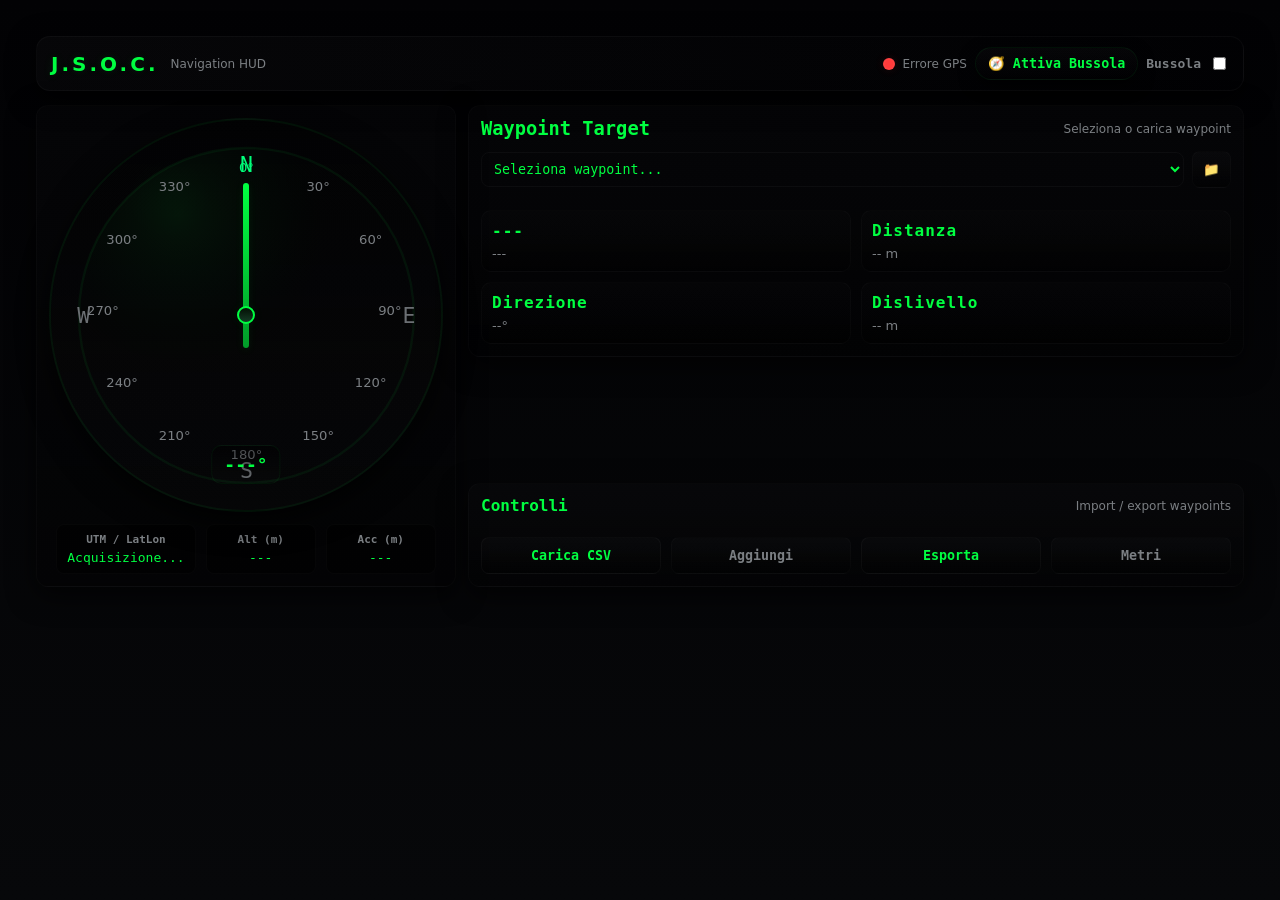
==== commit 0b90d0fa: "Add files via upload" ====
--- a/index.html
+++ b/index.html
@@ -1,251 +1,680 @@
-<!doctype html>
+<!DOCTYPE html>
 <html lang="it">
 <head>
 <meta charset="utf-8" />
 <meta name="viewport" content="width=device-width,initial-scale=1,viewport-fit=cover" />
-<title>J.S.O.C. Softair Galatina Navigation HUD - Compass Fix</title>
+<title>J.S.O.C. Navigation HUD - Final</title>
 <style>
-:root{
-  --bg:#020204; --surface:#07090b; --neon:#00ff41; --neon-dim:#138f3a; --danger:#ff3b3b;
-  --muted:#6b6f73; --glass: rgba(255,255,255,0.02); --radius:12px; --mono: ui-monospace, SFMono-Regular, Menlo, Monaco, "Roboto Mono", monospace;
-  --pad-outer:6vmin; /* margine esterno adattivo */
-}
-*{box-sizing:border-box}
-html,body{height:100%;margin:0;background:linear-gradient(180deg,#010204 0%, #060608 100%);font-family:Inter,system-ui, -apple-system, "Segoe UI", Roboto, Arial;color:#e8f9e8;-webkit-font-smoothing:antialiased}
-.app{min-height:100vh;padding:calc(var(--pad-outer) + 8px);display:flex;flex-direction:column;gap:14px}
-
-/* header */
-.header{display:flex;justify-content:space-between;align-items:center;padding:10px;border-radius:14px;background:linear-gradient(180deg, rgba(255,255,255,0.02), rgba(0,0,0,0.12));border:1px solid rgba(0,255,65,0.04)}
-.brand{display:flex;align-items:center;gap:10px}
-.logo{font-weight:900;color:var(--neon);letter-spacing:3px;font-size:20px;text-shadow:0 0 8px rgba(0,255,65,0.08)}
-.gps{display:flex;gap:10px;align-items:center;color:var(--muted);font-size:13px}
-.dot{width:12px;height:12px;border-radius:50%;background:#222;border:1px solid rgba(255,255,255,0.04)}
-.dot.ok{background:var(--neon);box-shadow:0 0 10px rgba(0,255,65,0.12)}
-.controls{display:flex;gap:10px;align-items:center}
-
-/* toggle */
-.toggle{display:inline-flex;align-items:center;gap:8px}
-.track{width:56px;height:30px;border-radius:999px;background:rgba(255,255,255,0.03);position:relative;border:1px solid rgba(255,255,255,0.02)}
-.knob{width:22px;height:22px;border-radius:50%;background:#07110b;position:absolute;left:4px;top:4px;border:1px solid rgba(255,255,255,0.03);transition:left .18s linear, background .18s}
-.track.on{background:linear-gradient(90deg, rgba(0,255,65,0.12), rgba(0,255,65,0.06));}
-.track.on .knob{left:30px;background:linear-gradient(180deg,var(--neon),#00c23a)}
-
-/* main */
-.main{display:flex;flex-direction:column;gap:12px}
-.panel{background:linear-gradient(180deg, rgba(255,255,255,0.01), rgba(0,0,0,0.36));padding:12px;border-radius:12px;border:1px solid rgba(255,255,255,0.02);box-shadow:0 10px 30px rgba(0,0,0,0.6)}
-
-/* layout responsive: on wide screens show columns */
-@media(min-width:900px){ .main{flex-direction:row} .left{flex:0 0 420px} .right{flex:1} }
-
-/* compass area */
-.compass-wrap{display:grid;place-items:center;aspect-ratio:1;width:78vmin;max-width:420px;border-radius:999px;border:2px solid rgba(0,255,65,0.06);background:radial-gradient(circle at 30% 20%, rgba(0,255,65,0.02), transparent 10%), linear-gradient(180deg, rgba(0,0,0,0.45), rgba(255,255,255,0.01));position:relative;overflow:hidden}
-.compass-inner{width:92%;height:92%;border-radius:50%;position:relative;display:block}
-.ticks{position:absolute;inset:0;pointer-events:none}
-.needle{position:absolute;left:50%;top:50%;transform-origin:center 88%;transform:translate(-50%,-80%) rotate(0deg);border-radius:6px;transition:transform .08s linear}
-.needle.n {width:6px;height:46%;background:linear-gradient(180deg,var(--neon), rgba(0,255,65,0.6));box-shadow:0 2px 10px rgba(0,255,65,0.06)}
-.needle.target {width:8px;height:40%;background:linear-gradient(180deg,var(--danger), rgba(255,59,59,0.6));opacity:0}
-.needle.target.active{opacity:1}
-.center-dot{position:absolute;left:50%;top:50%;width:18px;height:18px;border-radius:50%;transform:translate(-50%,-50%);background:linear-gradient(180deg,#031004,#153b26);border:2px solid var(--neon)}
-.bearing{position:absolute;bottom:10px;left:50%;transform:translateX(-50%);background:rgba(0,0,0,0.45);padding:8px 12px;border-radius:10px;border:1px solid rgba(0,255,65,0.06);font-family:var(--mono);font-weight:800;color:var(--neon)}
-
-/* info */
-.stats{display:flex;gap:8px;justify-content:center;flex-wrap:wrap;margin-top:12px}
-.stat{background:rgba(0,0,0,0.45);padding:8px 10px;border-radius:8px;border:1px solid rgba(255,255,255,0.02);font-family:var(--mono);color:var(--neon);min-width:110px;text-align:center}
-.stat .label{color:var(--muted);font-size:12px}
-
-/* controls grid */
-.controls-grid{display:grid;grid-template-columns:repeat(4,1fr);gap:8px;margin-top:8px}
-.btn{padding:10px;border-radius:8px;border:1px solid rgba(255,255,255,0.02);background:transparent;color:var(--neon);font-family:var(--mono);font-weight:700;cursor:pointer}
-.btn.secondary{color:var(--muted)}
-
-/* modal */
-.modal{position:fixed;inset:0;display:none;align-items:center;justify-content:center;background:rgba(0,0,0,0.5);z-index:999}
-.modal.active{display:flex}
-.modal-card{background:var(--surface);padding:14px;border-radius:12px;width:92%;max-width:520px;border:1px solid rgba(255,255,255,0.02)}
-
-/* small screens adapt */
-@media(max-width:420px){
-  .compass-wrap{width:86vmin}
-  .controls-grid{grid-template-columns:repeat(2,1fr)}
-}
-
-/* accessibility focus */
-.btn:focus, .toggle:focus{outline:3px solid rgba(0,255,65,0.12);outline-offset:3px}
+  :root{
+    --bg:#020204;
+    --surface:#0b0d0f;
+    --neon:#00ff41;
+    --neon-dim:#1a6f32;
+    --danger:#ff3b3b;
+    --muted:#7b7f83;
+    --glass: rgba(255,255,255,0.02);
+    --radius:12px;
+    --mono: ui-monospace, SFMono-Regular, Menlo, Monaco, "Roboto Mono", monospace;
+    --sans: Inter, system-ui, -apple-system, "Segoe UI", Roboto, "Helvetica Neue", Arial;
+    --shadow: 0 8px 28px rgba(0,0,0,0.7);
+    --app-padding: min(6vw, 36px); /* more margin as requested */
+  }
+
+  /* base */
+  html,body{height:100%;margin:0;background:linear-gradient(180deg,#020204 0%, #07080a 100%);font-family:var(--sans);color:#dfffe0; -webkit-font-smoothing:antialiased; -moz-osx-font-smoothing:grayscale;}
+  body{padding:var(--app-padding);box-sizing:border-box;}
+  *{box-sizing:border-box}
+
+  /* app container */
+  .app{height:calc(100vh - (var(--app-padding) * 2));display:flex;flex-direction:column;gap:14px;align-items:stretch;}
+
+  /* header */
+  .header{display:flex;align-items:center;justify-content:space-between;padding:10px 14px;background:linear-gradient(90deg, rgba(255,255,255,0.02), rgba(0,0,0,0.06));border-radius:14px;border:1px solid rgba(255,255,255,0.03);box-shadow:var(--shadow);}
+  .brand{display:flex;align-items:center;gap:12px}
+  .logo{font-weight:900;letter-spacing:3px;font-size:20px;color:var(--neon);text-shadow:0 0 10px rgba(0,255,65,0.1)}
+  .subtitle{font-size:12px;color:var(--muted)}
+  .gps-status{display:flex;align-items:center;gap:8px;font-size:13px;color:var(--muted)}
+  .dot{width:12px;height:12px;border-radius:50%;background:#222;border:2px solid rgba(255,255,255,0.03)}
+  .dot.ok{background:var(--neon);box-shadow:0 0 12px rgba(0,255,65,0.12)}
+  .dot.warn{background:var(--danger);box-shadow:0 0 10px rgba(255,59,59,0.12)}
+
+  /* top-right controls cluster */
+  .top-controls{display:flex;align-items:center;gap:8px}
+  /* compact "activate" button in top-right */
+  .activate-btn{background:linear-gradient(180deg, rgba(255,255,255,0.02), rgba(0,0,0,0.22));padding:8px 12px;border-radius:999px;border:1px solid rgba(0,255,65,0.06);color:var(--neon);font-weight:800;font-family:var(--mono);cursor:pointer;display:inline-flex;align-items:center;gap:8px;box-shadow:0 6px 16px rgba(0,0,0,0.6)}
+  .activate-btn.disabled{opacity:0.5;cursor:not-allowed}
+  .compass-toggle{display:flex;align-items:center;gap:8px;font-size:13px;color:var(--muted)}
+
+  /* main layout */
+  .main{flex:1;display:flex;flex-direction:column;gap:14px}
+  .panel{background:linear-gradient(180deg, rgba(255,255,255,0.01), rgba(0,0,0,0.38));border-radius:12px;padding:12px;border:1px solid rgba(255,255,255,0.02);box-shadow:var(--shadow);display:flex;flex-direction:column;gap:12px}
+
+  /* responsive two-column for large screens */
+  .cols{display:flex;flex-direction:column;gap:12px}
+  @media(min-width:960px){
+    .cols{flex-direction:row}
+    .left{flex:0 0 420px}
+    .right{flex:1;display:flex;flex-direction:column;gap:12px}
+  }
+
+  /* compass area */
+  .compass-wrap{width:100%;max-width:100%;aspect-ratio:1;border-radius:999px;display:grid;place-items:center;position:relative;overflow:hidden;border:2px solid rgba(0,255,65,0.06);background:radial-gradient(circle at 30% 20%, rgba(0,255,65,0.02), transparent 10%), linear-gradient(180deg, rgba(0,0,0,0.45), rgba(255,255,255,0.01));box-shadow:0 10px 30px rgba(0,0,0,0.8)}
+  .compass-inner{width:92%;height:92%;border-radius:50%;position:relative;display:block}
+
+  /* degree marks container (SVG drawn by script) */
+  #ticks{position:absolute;inset:0;pointer-events:none;display:block}
+
+  /* needles are HTML layers so rotation is easy */
+  .needle-n{position:absolute;left:50%;top:50%;width:6px;height:46%;transform-origin:center 85%;background:linear-gradient(180deg,var(--neon),rgba(0,255,65,0.6));border-radius:6px;box-shadow:0 2px 8px rgba(0,255,65,0.08);transform:translate(-50%,-80%) rotate(0deg);transition:transform 120ms linear}
+  .needle-target{position:absolute;left:50%;top:50%;width:8px;height:40%;transform-origin:center 85%;background:linear-gradient(180deg,var(--danger),rgba(255,59,59,0.6));border-radius:6px;transform:translate(-50%,-75%) rotate(0deg);opacity:0;transition:opacity 160ms}
+  .needle-target.active{opacity:1}
+  .compass-center{position:absolute;left:50%;top:50%;width:18px;height:18px;border-radius:50%;background:linear-gradient(180deg,#031004, #153b26);border:2px solid var(--neon);transform:translate(-50%,-50%);box-shadow:0 0 12px rgba(0,255,65,0.06)}
+  .bearing-box{position:absolute;bottom:10px;left:50%;transform:translateX(-50%);background:linear-gradient(180deg, rgba(0,0,0,0.45), rgba(255,255,255,0.01));padding:8px 12px;border-radius:10px;border:1px solid rgba(0,255,65,0.06);font-family:var(--mono);font-weight:800;color:var(--neon);font-size:18px}
+
+  /* info stats */
+  .info-row{display:flex;gap:10px;align-items:center;justify-content:center;flex-wrap:wrap}
+  .stat{background:rgba(0,0,0,0.45);padding:8px 10px;border-radius:8px;border:1px solid rgba(255,255,255,0.02);font-family:var(--mono);font-size:13px;color:var(--neon);min-width:110px;text-align:center}
+  .stat .label{font-size:11px;color:var(--muted);font-weight:700;display:block;margin-bottom:4px}
+
+  /* waypoint grid */
+  .details-grid{display:grid;grid-template-columns:1fr 1fr;gap:10px}
+  .card{background:linear-gradient(180deg, rgba(255,255,255,0.01), rgba(0,0,0,0.36));padding:10px;border-radius:10px;border:1px solid rgba(255,255,255,0.02);display:flex;flex-direction:column;gap:6px}
+  .card h4{margin:0;color:var(--neon);font-family:var(--mono);letter-spacing:1px}
+  .card p{margin:0;color:var(--muted);font-size:13px}
+
+  /* controls grid */
+  .controls-grid{display:grid;grid-template-columns:repeat(4,1fr);gap:10px}
+  .btn{background:linear-gradient(180deg, rgba(255,255,255,0.02), rgba(0,0,0,0.36));padding:10px;border-radius:8px;border:1px solid rgba(255,255,255,0.03);cursor:pointer;display:inline-flex;align-items:center;justify-content:center;gap:8px;color:var(--neon);font-weight:800;font-family:var(--mono)}
+  .btn.secondary{color:var(--muted);border:1px solid rgba(255,255,255,0.02)}
+  .btn:active{transform:translateY(1px)}
+
+  /* modal */
+  .modal{position:fixed;inset:0;display:none;align-items:center;justify-content:center;z-index:999}
+  .modal.active{display:flex}
+  .modal-card{width:92%;max-width:620px;background:var(--surface);padding:16px;border-radius:12px;border:1px solid rgba(255,255,255,0.03)}
+
+  /* small devices */
+  @media(max-width:420px){
+    .controls-grid{grid-template-columns:repeat(2,1fr)}
+  }
+
+  /* landscape tweaks */
+  @media (orientation:landscape) and (max-height:560px){
+    .main{flex-direction:row;gap:12px}
+    .left{flex:0 0 380px}
+  }
 </style>
 </head>
 <body>
-<div class="app" id="app">
-  <header class="header">
-    <div class="brand">
-      <div class="logo">J.S.O.C.</div>
-      <div style="font-size:12px;color:var(--muted)">Softair Galatina Navigation HUD</div>
-    </div>
-    <div class="controls">
-      <div class="gps" id="gpsStatus"><div class="dot" id="gpsDot"></div><div id="gpsText">Acquisizione GPS...</div></div>
-      <div style="width:8px"></div>
-      <div class="toggle" title="Attiva/disattiva bussola" role="switch">
-        <div id="compassTrack" class="track" aria-hidden="true"><div id="compassKnob" class="knob"></div></div>
-        <div style="margin-left:6px;font-size:13px;color:var(--muted)"><div id="compassState" style="font-weight:700">Bussola: OFF</div><div style="font-size:11px;color:var(--muted)">Touch per attivare</div></div>
+  <div class="app" id="app">
+    <header class="header">
+      <div class="brand">
+        <div class="logo">J.S.O.C.</div>
+        <div class="subtitle">Navigation HUD</div>
       </div>
-    </div>
-  </header>
-
-  <main class="main">
-    <div class="left panel" style="display:flex;align-items:center;justify-content:center;flex-direction:column;gap:12px">
-      <div class="compass-wrap" id="compassWrap" aria-label="Bussola digitale">
-        <div class="compass-inner" id="compassInner">
-          <svg viewBox="0 0 300 300" preserveAspectRatio="xMidYMid meet" style="width:100%;height:100%;position:absolute;left:0;top:0">
-            <defs>
-              <radialGradient id="g1" cx="30%" cy="20%"><stop offset="0%" stop-color="#06280f" stop-opacity="0.45"/><stop offset="60%" stop-color="#021006" stop-opacity="0.25"/><stop offset="100%" stop-color="#000" stop-opacity="0"/></radialGradient>
-            </defs>
-            <circle cx="150" cy="150" r="145" fill="url(#g1)" stroke="rgba(0,255,65,0.06)" stroke-width="2"/>
-            <g id="cardinals" transform="translate(150,150)">
-              <text x="0" y="-118" text-anchor="middle" font-family="Arial" font-size="18" fill="#00ff7a">N</text>
-              <text x="0" y="126" text-anchor="middle" font-family="Arial" font-size="18" fill="#6b6f73">S</text>
-              <text x="126" y="6" text-anchor="middle" font-family="Arial" font-size="18" fill="#6b6f73">E</text>
-              <text x="-126" y="6" text-anchor="middle" font-family="Arial" font-size="18" fill="#6b6f73">W</text>
-            </g>
-            <g id="tickLayer" transform="translate(150,150)"></g>
-          </svg>
-
-          <!-- Needles as HTML layers (easier to animate) -->
-          <div id="needleNorth" class="needle n" aria-hidden="true"></div>
-          <div id="needleTarget" class="needle target" aria-hidden="true"></div>
-          <div class="center-dot" aria-hidden="true"></div>
-          <div class="bearing" id="bearing">---°</div>
+
+      <div class="top-controls">
+        <div class="gps-status" id="gpsStatus">
+          <div class="dot" id="gpsDot"></div>
+          <div id="gpsText" class="subtitle">Acquisizione GPS...</div>
+        </div>
+
+        <!-- COMPASS ACTIVATE BUTTON (top-right) - user requested -->
+        <button id="activateCompassBtn" class="activate-btn" title="Attiva bussola (necessario su iOS)">
+          <span>🧭</span> <span id="activateBtnLabel">Attiva Bussola</span>
+        </button>
+
+        <div class="compass-toggle">
+          <label for="compassToggle" style="font-family:var(--mono);font-weight:800;color:var(--muted)">Bussola</label>
+          <input type="checkbox" id="compassToggle" aria-label="Toggle bussola" />
         </div>
       </div>
-      <div class="stats" id="statsRow">
-        <div class="stat"><div class="label">UTM / Pos</div><div id="posText">Acquisizione...</div></div>
-        <div class="stat"><div class="label">Alt (m)</div><div id="altText">---</div></div>
-        <div class="stat"><div class="label">Acc (m)</div><div id="accText">---</div></div>
-      </div>
-    </div>
-
-    <div class="right panel" style="display:flex;flex-direction:column;gap:12px">
-      <div style="display:flex;justify-content:space-between;align-items:center">
-        <div style="font-family:var(--mono);color:var(--neon);font-weight:800">Waypoint Target</div>
-        <div style="font-size:12px;color:var(--muted)">Seleziona o carica</div>
-      </div>
-      <div style="display:flex;gap:8px;align-items:center">
-        <select id="waypointSelect" style="flex:1;padding:8px;border-radius:8px;background:transparent;border:1px solid rgba(255,255,255,0.03);color:var(--neon);font-family:var(--mono)">
-          <option value="">Seleziona waypoint...</option>
-        </select>
-        <button class="btn secondary" id="openLoad">📁</button>
-      </div>
-      <div style="display:grid;grid-template-columns:1fr 1fr;gap:8px">
-        <div class="card" style="background:transparent;border:none;padding:0">
-          <div style="font-family:var(--mono);color:var(--neon);font-weight:800" id="tName">---</div>
-          <div style="color:var(--muted)" id="tCoords">---</div>
+    </header>
+
+    <main class="main">
+      <div class="cols">
+        <div class="left panel left">
+          <div style="display:flex;flex-direction:column;align-items:center;gap:12px;width:100%">
+            <div class="compass-wrap" id="compassWrap" role="img" aria-label="Bussola digitale">
+              <div class="compass-inner" id="compassInner">
+                <!-- SVG dial for markings (script will fill) -->
+                <svg viewBox="0 0 300 300" preserveAspectRatio="xMidYMid meet" style="width:100%;height:100%;display:block">
+                  <defs>
+                    <radialGradient id="g1" cx="30%" cy="20%">
+                      <stop offset="0%" stop-color="#06280f" stop-opacity="0.45"/>
+                      <stop offset="60%" stop-color="#021006" stop-opacity="0.25"/>
+                      <stop offset="100%" stop-color="#000" stop-opacity="0.0"/>
+                    </radialGradient>
+                  </defs>
+                  <circle cx="150" cy="150" r="140" fill="url(#g1)" stroke="rgba(0,255,65,0.06)" stroke-width="2"/>
+                  <g id="cardinals" transform="translate(150,150)">
+                    <text x="0" y="-120" text-anchor="middle" font-family="var(--mono)" font-size="18" fill="#00ff7a">N</text>
+                    <text x="0" y="136" text-anchor="middle" font-family="var(--mono)" font-size="18" fill="#6b6f73">S</text>
+                    <text x="136" y="6" text-anchor="middle" font-family="var(--mono)" font-size="18" fill="#6b6f73">E</text>
+                    <text x="-136" y="6" text-anchor="middle" font-family="var(--mono)" font-size="18" fill="#6b6f73">W</text>
+                  </g>
+                  <g id="svgTicks" transform="translate(150,150)"></g>
+                </svg>
+
+                <!-- HTML needles (rotated in JS) -->
+                <div id="ticks"></div>
+                <div class="needle-n" id="needleN" aria-hidden="true"></div>
+                <div class="needle-target" id="needleTarget" aria-hidden="true"></div>
+                <div class="compass-center" aria-hidden="true"></div>
+                <div class="bearing-box" id="bearingBox">---°</div>
+              </div>
+            </div>
+
+            <div class="info-row" id="infoRow">
+              <div class="stat"><span class="label">UTM / LatLon</span><div id="utmText">Acquisizione...</div></div>
+              <div class="stat"><span class="label">Alt (m)</span><div id="altText">---</div></div>
+              <div class="stat"><span class="label">Acc (m)</span><div id="accText">---</div></div>
+            </div>
+          </div>
         </div>
-        <div class="card" style="background:transparent;border:none;padding:0">
-          <div style="font-family:var(--mono);color:var(--neon);font-weight:800">Distanza</div>
-          <div style="color:var(--muted)" id="tDist">-- m</div>
-        </div>
-        <div class="card" style="background:transparent;border:none;padding:0">
-          <div style="font-family:var(--mono);color:var(--neon);font-weight:800">Direzione</div>
-          <div style="color:var(--muted)" id="tBear">--°</div>
-        </div>
-        <div class="card" style="background:transparent;border:none;padding:0">
-          <div style="font-family:var(--mono);color:var(--neon);font-weight:800">Dislivello</div>
-          <div style="color:var(--muted)" id="tElev">-- m</div>
+
+        <div class="right">
+          <section class="panel">
+            <div style="display:flex;justify-content:space-between;align-items:center">
+              <h3 style="margin:0;color:var(--neon);font-family:var(--mono)">Waypoint Target</h3>
+              <div style="font-size:12px;color:var(--muted)">Seleziona o carica waypoint</div>
+            </div>
+
+            <div style="display:flex;gap:8px;align-items:center">
+              <select id="waypointSelect" style="flex:1;padding:8px;border-radius:8px;background:transparent;border:1px solid rgba(255,255,255,0.03);color:var(--neon);font-family:var(--mono)"><option value="">Seleziona waypoint...</option></select>
+              <button class="btn secondary" id="openLoad">📁</button>
+            </div>
+
+            <div class="details-grid" style="margin-top:10px">
+              <div class="card">
+                <h4 id="tName">---</h4>
+                <p id="tCoords">---</p>
+              </div>
+              <div class="card">
+                <h4 id="tDist">Distanza</h4>
+                <p id="tDistVal">-- m</p>
+              </div>
+              <div class="card">
+                <h4>Direzione</h4>
+                <p id="tBearing">--°</p>
+              </div>
+              <div class="card">
+                <h4>Dislivello</h4>
+                <p id="tElev">-- m</p>
+              </div>
+            </div>
+          </section>
+
+          <section class="panel" style="margin-top:auto">
+            <div style="display:flex;justify-content:space-between;align-items:center">
+              <div style="font-weight:900;color:var(--neon);font-family:var(--mono)">Controlli</div>
+              <div style="font-size:12px;color:var(--muted)">Import / export waypoints</div>
+            </div>
+
+            <div class="controls-grid" style="margin-top:10px">
+              <button class="btn" id="loadBtn">Carica CSV</button>
+              <button class="btn secondary" id="addBtn">Aggiungi</button>
+              <button class="btn" id="exportBtn">Esporta</button>
+              <button class="btn secondary" id="unitBtn">Metri</button>
+            </div>
+          </section>
         </div>
       </div>
-
-      <div style="margin-top:auto">
+    </main>
+
+    <!-- modal -->
+    <div class="modal" id="modal">
+      <div class="modal-card" role="dialog" aria-modal="true">
         <div style="display:flex;justify-content:space-between;align-items:center">
-          <div style="font-weight:800;color:var(--neon);font-family:var(--mono)">Controlli</div>
-          <div style="color:var(--muted);font-size:12px">Import / Export</div>
+          <div style="font-weight:900;color:var(--neon);font-family:var(--mono)">Carica Waypoints</div>
+          <button class="btn secondary" id="closeModal">Chiudi</button>
         </div>
-        <div class="controls-grid" style="margin-top:8px">
-          <button class="btn" id="loadBtn">Carica CSV</button>
-          <button class="btn secondary" id="addBtn">Aggiungi</button>
-          <button class="btn" id="exportBtn">Esporta</button>
-          <button class="btn secondary" id="unitBtn">Metri</button>
+        <div style="margin-top:12px">
+          <div style="display:flex;gap:8px;margin-bottom:8px">
+            <button class="tab active" data-tab="file" style="padding:8px 10px;border-radius:8px;background:rgba(255,255,255,0.02);border:1px solid rgba(255,255,255,0.02);color:var(--neon)">File CSV</button>
+            <button class="tab" data-tab="manual" style="padding:8px 10px;border-radius:8px;background:rgba(255,255,255,0.02);border:1px solid rgba(255,255,255,0.02);color:var(--muted)">Manuale</button>
+          </div>
+          <div id="fileTab">
+            <input type="file" id="csvFile" accept=".csv,.txt" />
+            <div style="margin-top:8px;color:var(--muted);font-size:13px">Formato accettato: Nome,lat,lon,alt  oppure Nome,Zone,Easting,Northing,Alt</div>
+          </div>
+          <div id="manualTab" style="display:none;margin-top:8px">
+            <form id="manualForm" onsubmit="return false" style="display:flex;flex-direction:column;gap:8px">
+              <input id="mName" placeholder="Nome" style="padding:8px;border-radius:8px;background:transparent;border:1px solid rgba(255,255,255,0.03);color:var(--neon)" />
+              <div style="display:flex;gap:8px">
+                <input id="mLat" placeholder="Latitudine" style="flex:1;padding:8px;border-radius:8px;background:transparent;border:1px solid rgba(255,255,255,0.03);color:var(--neon)" />
+                <input id="mLon" placeholder="Longitudine" style="flex:1;padding:8px;border-radius:8px;background:transparent;border:1px solid rgba(255,255,255,0.03);color:var(--neon)" />
+              </div>
+              <input id="mAlt" placeholder="Altitudine (m)" style="padding:8px;border-radius:8px;background:transparent;border:1px solid rgba(255,255,255,0.03);color:var(--neon)" />
+              <div style="display:flex;gap:8px">
+                <button class="btn" id="addManual">Aggiungi waypoint</button>
+              </div>
+            </form>
+          </div>
         </div>
       </div>
     </div>
-  </main>
-
-  <!-- modal simplified -->
-  <div class="modal" id="modal"><div class="modal-card"><div style="display:flex;justify-content:space-between;align-items:center"><div style="font-weight:800;color:var(--neon);font-family:var(--mono)">Carica Waypoints</div><button class="btn secondary" id="closeModal">Chiudi</button></div><div style="margin-top:10px"><input type="file" id="csvFile" accept=".csv,.txt" /><div style="margin-top:8px;color:var(--muted)">Formato: Nome,Lat,Lon,Alt</div></div></div></div>
-</div>
+  </div>
 
 <script>
-/*
-  Compass improvements:
-  - Complementary filter: fusion of DeviceOrientation (magnetic/magnetometer - alpha) and DeviceMotion (gyroscope rotationRate)
-  - Circular EMA + gyro integration to remove jumps and provide smooth 360° rotation
-  - Screen orientation correction
-  - requestAnimationFrame loop for smooth visuals
-  - Larger outer padding added via CSS variable (--pad-outer)
+/* Final J.S.O.C. - Compass + GPS + Waypoints single-file
+   Fixes included:
+   - top-right "Attiva Bussola" button (must be tapped on iOS to request permission)
+   - DeviceOrientation handling with robust logic (webkitCompassHeading / alpha / absolute)
+   - Screen orientation correction
+   - EMA circular smoothing + requestAnimationFrame rendering loop (no more jumps)
+   - Additional global padding
+   - GPS watchPosition and waypoint handling kept functional
 */
 
-/* DOM */
-const compassTrack = document.getElementById('compassTrack');
-const compassKnob = document.getElementById('compassKnob');
-const compassState = document.getElementById('compassState');
-const gpsDot = document.getElementById('gpsDot');
-const gpsText = document.getElementById('gpsText');
-const needleNorth = document.getElementById('needleNorth');
-const needleTarget = document.getElementById('needleTarget');
-const bearingEl = document.getElementById('bearing');
-const posText = document.getElementById('posText');
-const altText = document.getElementById('altText');
-const accText = document.getElementById('accText');
-const loadBtn = document.getElementById('openLoad');
-const modal = document.getElementById('modal');
-const closeModal = document.getElementById('closeModal');
-const csvFile = document.getElementById('csvFile');
-
-/* state */
-let compassOn = false;
-let haveDeviceOrientation = ('DeviceOrientationEvent' in window);
-let haveDeviceMotion = ('DeviceMotionEvent' in window);
-let lastGyroTimestamp = null;
-let integratedHeading = null; // heading integrated from gyro (deg)
-let magHeading = null; // raw reading from alpha / webkitCompassHeading (deg)
-let fusedHeading = null; // filter output (deg)
-let smoothingAlpha = 0.14; // EMA weight for magnetometer correction (0..1). Lower = smoother/laggier.
-let gyroTrust = 0.98; // weight for gyro integration in complementary filter (0..1) - high = trust gyro more between magnetometer updates
-let rafId = null;
-
-/* useful helpers */
-const to360 = a => ((a % 360) + 360) % 360;
-const degToRad = d => d * Math.PI/180;
-const radToDeg = r => r * 180/Math.PI;
-
-/* circular EMA using vector averaging */
-function circularEMA(prev, nextDeg, alpha){
-  if(prev === null || prev === undefined) return nextDeg;
-  const a = degToRad(prev), b = degToRad(nextDeg);
-  const x = (1-alpha) * Math.cos(a) + alpha * Math.cos(b);
-  const y = (1-alpha) * Math.sin(a) + alpha * Math.sin(b);
-  const ang = to360(radToDeg(Math.atan2(y,x)));
-  return ang;
-}
-
-/* integrate gyro (rotationRate.alpha deg/s) using timestamps */
-function integrateGyro(rotationRateAlpha, dtMs){
-  if(rotationRateAlpha === null || rotationRateAlpha === undefined) return;
-  // rotationRate.alpha is deg/sec around z axis; positive/negative sign conventions differ by vendor,
-  // we try to integrate assuming positive means clockwise - may need inversion on some devices
-  const deltaDeg = rotationRateAlpha * (dtMs/1000);
-  if(integratedHeading === null) integratedHeading = magHeading !== null ? magHeading : 0;
-  integratedHeading = to360(integratedHeading + deltaDeg);
-}
-
-/* screen orientation offset : compute angle to rotate sensors reading to display */
-function getScreenOrientationAngle(){
-  // window.screen.orientation.angle is standard in many browsers
-  if(window.screen && window.screen.orientation && typeof window.screen.orientation.angle === 'number'){
-    return window.screen.orientation.angle || 0;
-  }
-  // fallback
-  if(typeof window.orientation === 'number') return window.orientation || 0;
-  return 0;
-}
-
-/* compute final displayed heading, using complementary filter:
-   fused = (gyroTrust * integratedHeading) + ((1-gyroTrust) * magHeadingFiltered)
-   we also apply circular EMA
+(function(){
+  // DOM refs
+  const gpsDot = document.getElementById('gpsDot');
+  const gpsText = document.getElementById('gpsText');
+  const activateCompassBtn = document.getElementById('activateCompassBtn');
+  const activateBtnLabel = document.getElementById('activateBtnLabel');
+  const compassToggle = document.getElementById('compassToggle');
+  const needleN = document.getElementById('needleN');
+  const needleTarget = document.getElementById('needleTarget');
+  const bearingBox = document.getElementById('bearingBox');
+  const utmText = document.getElementById('utmText');
+  const altText = document.getElementById('altText');
+  const accText = document.getElementById('accText');
+  const waypointSelect = document.getElementById('waypointSelect');
+  const tName = document.getElementById('tName');
+  const tCoords = document.getElementById('tCoords');
+  const tDistVal = document.getElementById('tDistVal');
+  const tBearing = document.getElementById('tBearing');
+  const tElev = document.getElementById('tElev');
+  const openLoad = document.getElementById('openLoad');
+  const modal = document.getElementById('modal');
+  const closeModal = document.getElementById('closeModal');
+  const csvFile = document.getElementById('csvFile');
+  const addManual = document.getElementById('addManual');
+
+  // state
+  let watchId = null;
+  let currentPos = null;
+  let waypoints = [];
+  let target = null;
+
+  // compass state & smoothing
+  let haveOrientation = ('DeviceOrientationEvent' in window);
+  let permissionGranted = false;
+  let deviceOrientationListening = false;
+  let rawHeading = null;        // latest raw heading in degrees
+  let smoothHeading = null;     // filtered heading (degrees)
+  let displayHeading = null;    // currently displayed heading (degrees) - used for smooth UI lerp
+  let smoothingAlpha = 0.15;    // EMA alpha (0..1). lower = smoother but more lag. 0.15 is a balanced default.
+  let rafId = null;
+
+  // draw tick marks (SVG & HTML tiny labels)
+  (function drawDial(){
+    const svgTicks = document.getElementById('svgTicks');
+    if(svgTicks){
+      for(let d=0; d<360; d+=30){
+        const text = document.createElementNS('http://www.w3.org/2000/svg','text');
+        const r = 120;
+        const rad = (d-90) * Math.PI/180;
+        const x = Math.cos(rad) * r;
+        const y = Math.sin(rad) * r;
+        text.setAttribute('x', x);
+        text.setAttribute('y', y);
+        text.setAttribute('text-anchor','middle');
+        text.setAttribute('font-family','"'+getComputedStyle(document.documentElement).getPropertyValue('--mono').trim()+'"');
+        text.setAttribute('font-size','11');
+        text.setAttribute('fill', d===0 ? '#00ff7a' : '#7b7f83');
+        text.textContent = d + '°';
+        svgTicks.appendChild(text);
+      }
+    }
+  })();
+
+  // helper: get screen orientation angle (0/90/180/270)
+  function getScreenAngle(){
+    const so = (screen.orientation && screen.orientation.angle) || screen.mozOrientation || screen.msOrientation;
+    if(typeof so === 'number') return so;
+    // fallback to window.orientation (may be undefined)
+    const wo = typeof window.orientation === 'number' ? window.orientation : 0;
+    return wo || 0;
+  }
+
+  // robust heading extraction from DeviceOrientation event
+  function extractHeading(e){
+    // Prioritize webkitCompassHeading (iOS native heading)
+    if(typeof e.webkitCompassHeading === 'number' && !isNaN(e.webkitCompassHeading)){
+      return (e.webkitCompassHeading + 360) % 360;
+    }
+
+    // If absolute is true and alpha present, use alpha with corrections
+    if(typeof e.alpha === 'number' && !isNaN(e.alpha)){
+      // Many implementations: heading = 360 - alpha (to convert device rotation to compass heading)
+      // We'll use 360 - alpha and add screen orientation correction.
+      const screenAngle = getScreenAngle(); // degrees
+      const heading = (360 - e.alpha + screenAngle) % 360;
+      return (heading + 360) % 360;
+    }
+
+    return null;
+  }
+
+  // Circular EMA smoothing for headings (vector-based)
+  function circularEMA(prev, current, alpha){
+    if(prev === null || prev === undefined) return current;
+    const toRad = Math.PI/180;
+    const xPrev = Math.cos(prev*toRad), yPrev = Math.sin(prev*toRad);
+    const xCur  = Math.cos(current*toRad), yCur  = Math.sin(current*toRad);
+    const x = (1-alpha)*xPrev + alpha*xCur;
+    const y = (1-alpha)*yPrev + alpha*yCur;
+    const ang = Math.atan2(y,x) * 180 / Math.PI;
+    return (ang + 360) % 360;
+  }
+
+  // compute shortest angular difference (-180..180)
+  function angleDiff(a,b){
+    let d = (b - a + 540) % 360 - 180;
+    return d;
+  }
+
+  // render loop: lerp displayHeading to smoothHeading and update DOM transforms
+  function renderLoop(){
+    // request next frame
+    rafId = window.requestAnimationFrame(renderLoop);
+
+    if(smoothHeading === null) return;
+
+    if(displayHeading === null){
+      displayHeading = smoothHeading;
+    } else {
+      // lerp on circular shortest path
+      const diff = angleDiff(displayHeading, smoothHeading);
+      // smooth step factor for UI (interpolate faster than sensor smoothing)
+      const step = 0.25; // 0..1 - higher means display follows closer
+      displayHeading = (displayHeading + diff * step + 360) % 360;
+    }
+
+    // apply transform to north needle. Needle points to NORTH, so rotate by displayHeading
+    needleN.style.transform = `translate(-50%,-80%) rotate(${displayHeading}deg)`;
+    bearingBox.textContent = `${Math.round(displayHeading)}°`;
+
+    // if target exists, ensure its needle points to target bearing (absolute)
+    if(target && currentPos){
+      const b = computeBearing(currentPos.coords.latitude, currentPos.coords.longitude, target.lat, target.lon);
+      needleTarget.style.transform = `translate(-50%,-75%) rotate(${b}deg)`;
+      needleTarget.classList.add('active');
+      tBearing.textContent = `${Math.round(b)}°`;
+    }
+  }
+
+  // orientation event handler
+  function handleOrientationEvent(e){
+    const h = extractHeading(e);
+    if(h === null) return;
+    rawHeading = h;
+    // update smoothHeading via circular EMA
+    smoothHeading = circularEMA(smoothHeading, rawHeading, smoothingAlpha);
+  }
+
+  // start listening to orientation (must be called after user interaction on iOS)
+  function startOrientationListening(){
+    if(deviceOrientationListening) return true;
+    if(!haveOrientation) return false;
+
+    // on iOS we need explicit permission (handled elsewhere), on Android usually allowed
+    window.addEventListener('deviceorientationabsolute', handleOrientationEvent, true);
+    window.addEventListener('deviceorientation', handleOrientationEvent, true);
+    deviceOrientationListening = true;
+
+    // start render loop if not running
+    if(!rafId) renderLoop();
+    return true;
+  }
+
+  function stopOrientationListening(){
+    window.removeEventListener('deviceorientationabsolute', handleOrientationEvent, true);
+    window.removeEventListener('deviceorientation', handleOrientationEvent, true);
+    deviceOrientationListening = false;
+    if(rafId){ window.cancelAnimationFrame(rafId); rafId = null; }
+    smoothHeading = null; rawHeading = null; displayHeading = null;
+    needleN.style.transform = `translate(-50%,-80%) rotate(0deg)`;
+    bearingBox.textContent = '---°';
+    needleTarget.classList.remove('active');
+  }
+
+  // handle permission flow for iOS (must be inside a user gesture)
+  async function requestIOSPermission(){
+    if(typeof DeviceOrientationEvent !== 'undefined' && typeof DeviceOrientationEvent.requestPermission === 'function'){
+      try{
+        const res = await DeviceOrientationEvent.requestPermission();
+        if(res === 'granted'){
+          permissionGranted = true;
+          activateBtnLabel.textContent = 'Bussola pronta';
+          startOrientationListening();
+          return true;
+        } else {
+          permissionGranted = false;
+          alert('Permesso bussola negato. Puoi riattivarlo nelle impostazioni del browser.');
+          return false;
+        }
+      }catch(err){
+        console.warn('requestPermission error', err);
+        alert('Impossibile ottenere permesso bussola (errore).');
+        return false;
+      }
+    } else {
+      // Non iOS - no explicit permission needed
+      permissionGranted = true;
+      startOrientationListening();
+      return true;
+    }
+  }
+
+  // DOM: set up activate button behaviour (top-right). Keep it visible; on click request permission.
+  activateCompassBtn.addEventListener('click', async ()=>{
+    activateCompassBtn.disabled = true;
+    activateCompassBtn.classList.add('disabled');
+    activateBtnLabel.textContent = 'Richiesta permesso...';
+    const ok = await requestIOSPermission();
+    if(ok){
+      activateBtnLabel.textContent = 'Attiva (toggle)';
+      // ensure toggle is synced ON
+      compassToggle.checked = true;
+    } else {
+      activateBtnLabel.textContent = 'Attiva Bussola';
+      compassToggle.checked = false;
+    }
+    // re-enable button so user can retry if needed
+    activateCompassBtn.disabled = false;
+    activateCompassBtn.classList.remove('disabled');
+  });
+
+  // compass toggle toggles listening (also for Android)
+  compassToggle.addEventListener('change', async (e)=>{
+    if(e.target.checked){
+      // try to start; if iOS require permission first
+      if(typeof DeviceOrientationEvent !== 'undefined' && typeof DeviceOrientationEvent.requestPermission === 'function' && !permissionGranted){
+        // show hint to tap top-right button
+        alert('Su iPhone Safari è necessario premere prima "Attiva Bussola" (in alto a destra) per consentire l\'uso del sensore.');
+        compassToggle.checked = false;
+        return;
+      }
+      const started = startOrientationListening();
+      if(!started){
+        alert('Bussola non supportata su questo dispositivo.');
+        compassToggle.checked = false;
+      }
+    } else {
+      stopOrientationListening();
+    }
+  });
+
+  // GPS handling
+  function startGeolocation(){
+    if(!navigator.geolocation){
+      gpsText.textContent = 'GPS non supportato';
+      gpsDot.className = 'dot warn';
+      return;
+    }
+    gpsText.textContent = 'Acquisizione GPS...';
+    gpsDot.className = 'dot';
+    const opts = { enableHighAccuracy:true, timeout:10000, maximumAge:2000 };
+    watchId = navigator.geolocation.watchPosition(pos=>{
+      currentPos = pos;
+      gpsText.textContent = `GPS OK (±${Math.round(pos.coords.accuracy)}m)`;
+      gpsDot.className = 'dot ok';
+      utmText.textContent = `${pos.coords.latitude.toFixed(5)}, ${pos.coords.longitude.toFixed(5)}`;
+      altText.textContent = (pos.coords.altitude === null ? '---' : pos.coords.altitude.toFixed(1));
+      accText.textContent = (pos.coords.accuracy ? Math.round(pos.coords.accuracy) + ' m' : '---');
+      updateNavigation();
+    }, err=>{
+      gpsText.textContent = 'Errore GPS';
+      gpsDot.className = 'dot warn';
+      console.warn('geolocation err', err);
+    }, opts);
+  }
+
+  // navigation math
+  function computeBearing(lat1,lon1,lat2,lon2){
+    const toRad = Math.PI/180, toDeg = 180/Math.PI;
+    const φ1 = lat1*toRad, φ2 = lat2*toRad;
+    const Δλ = (lon2-lon1)*toRad;
+    const y = Math.sin(Δλ)*Math.cos(φ2);
+    const x = Math.cos(φ1)*Math.sin(φ2) - Math.sin(φ1)*Math.cos(φ2)*Math.cos(Δλ);
+    const θ = Math.atan2(y,x);
+    return (θ*toDeg + 360) % 360;
+  }
+  function haversine(lat1,lon1,lat2,lon2){
+    const R=6371000; const toRad=Math.PI/180;
+    const dLat=(lat2-lat1)*toRad; const dLon=(lon2-lon1)*toRad;
+    const a=Math.sin(dLat/2)**2 + Math.cos(lat1*toRad)*Math.cos(lat2*toRad)*Math.sin(dLon/2)**2;
+    const c=2*Math.atan2(Math.sqrt(a),Math.sqrt(1-a));
+    return R*c;
+  }
+
+  function updateNavigation(){
+    if(!currentPos || !target) return;
+    const lat1=currentPos.coords.latitude, lon1=currentPos.coords.longitude;
+    const lat2=target.lat, lon2=target.lon;
+    const dist = haversine(lat1,lon1,lat2,lon2);
+    const bearing = computeBearing(lat1,lon1,lat2,lon2);
+    tDistVal.textContent = (dist>=1000? (dist/1000).toFixed(2)+' km' : Math.round(dist)+' m');
+    tBearing.textContent = `${Math.round(bearing)}°`;
+    const elevDiff = (typeof target.alt === 'number' && currentPos.coords.altitude !== null) ? (target.alt - currentPos.coords.altitude) : null;
+    tElev.textContent = (elevDiff === null ? '---' : (elevDiff>0? '+' : '') + elevDiff.toFixed(1) + ' m');
+  }
+
+  // Waypoint handling (simple)
+  function refreshWaypointSelect(){
+    waypointSelect.innerHTML = '<option value="">Seleziona waypoint...</option>';
+    waypoints.forEach((w,i)=>{
+      const o = document.createElement('option');
+      o.value = i;
+      o.textContent = `${w.name} (${w.lat.toFixed(4)},${w.lon.toFixed(4)})`;
+      waypointSelect.appendChild(o);
+    });
+  }
+  waypointSelect.addEventListener('change',(e)=>{
+    const idx = e.target.value;
+    if(idx === ''){ target = null; tName.textContent='---'; tCoords.textContent='---'; tDistVal.textContent='-- m'; return; }
+    target = waypoints[parseInt(idx,10)];
+    tName.textContent = target.name;
+    tCoords.textContent = `${target.lat.toFixed(5)}, ${target.lon.toFixed(5)}`;
+    updateNavigation();
+  });
+
+  // modal & CSV parsing basics
+  openLoad.addEventListener('click', ()=>{ modal.classList.add('active'); });
+  closeModal.addEventListener('click', ()=>{ modal.classList.remove('active'); });
+  document.querySelectorAll('.tab').forEach(t=>{
+    t.addEventListener('click', e=>{
+      document.querySelectorAll('.tab').forEach(x=>x.classList.remove('active'));
+      e.target.classList.add('active');
+      document.getElementById('fileTab').style.display = e.target.dataset.tab === 'file' ? 'block' : 'none';
+      document.getElementById('manualTab').style.display = e.target.dataset.tab === 'manual' ? 'block' : 'none';
+    });
+  });
+
+  csvFile.addEventListener('change', (ev)=>{
+    const f = ev.target.files && ev.target.files[0];
+    if(!f) return;
+    const reader = new FileReader();
+    reader.onload = function(){ parseCSV(reader.result); modal.classList.remove('active'); };
+    reader.readAsText(f);
+  });
+
+  function parseCSV(txt){
+    const lines = txt.split(/\r?\n/).map(l=>l.trim()).filter(Boolean);
+    let added = 0;
+    lines.forEach(line=>{
+      const cols = line.split(',').map(c=>c.trim());
+      // accept name,lat,lon,alt
+      if(cols.length>=3 && isFinite(cols[1]) && isFinite(cols[2])){
+        const name = cols[0] || 'WP';
+        const lat = parseFloat(cols[1]);
+        const lon = parseFloat(cols[2]);
+        const alt = cols[3] ? parseFloat(cols[3]) : null;
+        waypoints.push({name,lat,lon,alt});
+        added++;
+      } else {
+        // possible UTM format or other: ignored for simplicity
+      }
+    });
+    refreshWaypointSelect();
+    alert('Waypoints caricati: ' + added);
+  }
+
+  // manual add form
+  addManual.addEventListener('click', ()=>{
+    const name = document.getElementById('mName').value || 'WP';
+    const lat = document.getElementById('mLat').value;
+    const lon = document.getElementById('mLon').value;
+    const alt = document.getElementById('mAlt').value;
+    if(!lat || !lon){ alert('Inserisci latitudine e longitudine!'); return; }
+    const latn = parseFloat(lat), lonn = parseFloat(lon);
+    if(isNaN(latn) || isNaN(lonn)){ alert('Lat/Lon non validi'); return; }
+    waypoints.push({name, lat:latn, lon:lonn, alt: alt ? parseFloat(alt) : null});
+    refreshWaypointSelect();
+    modal.classList.remove('active');
+  });
+
+  // export
+  document.getElementById('exportBtn').addEventListener('click', ()=>{
+    if(waypoints.length===0){ alert('Nessun waypoint da esportare'); return; }
+    const lines = waypoints.map(w => `${w.name},${w.lat},${w.lon},${w.alt || ''}`);
+    const blob = new Blob([lines.join('\n')], {type:'text/csv'});
+    const url = URL.createObjectURL(blob);
+    const a = document.createElement('a'); a.href = url; a.download = 'waypoints.csv'; a.click();
+    URL.revokeObjectURL(url);
+  });
+
+  // quick add button
+  document.getElementById('addBtn').addEventListener('click', ()=>{ modal.classList.add('active'); document.querySelector('[data-tab="manual"]').click(); });
+
+  // initial sample waypoints for demo
+  waypoints.push({name:'Casa', lat:40.3515, lon:18.1716, alt:15});
+  waypoints.push({name:'Campo', lat:40.3550, lon:18.1750, alt:12});
+  refreshWaypointSelect();
+
+  // start GPS on load
+  startGeolocation();
+
+  // accessibility & cleanup
+  window.addEventListener('beforeunload', ()=>{
+    if(watchId && navigator.geolocation) navigator.geolocation.clearWatch(watchId);
+    stopOrientationListening();
+  });
+
+  // If device doesn't support DeviceOrientation at all, disable activate button & toggle
+  if(!haveOrientation){
+    activateBtnLabel.textContent = 'Bussola non supportata';
+    activateCompassBtn.disabled = true;
+    compassToggle.disabled = true;
+  } else {
+    // Provide hint: on iOS the top-right button must be tapped before toggling
+    // (we already handle permission in activateCompassBtn)
+  }
+
+})();
+</script>
+</body>
+</html>
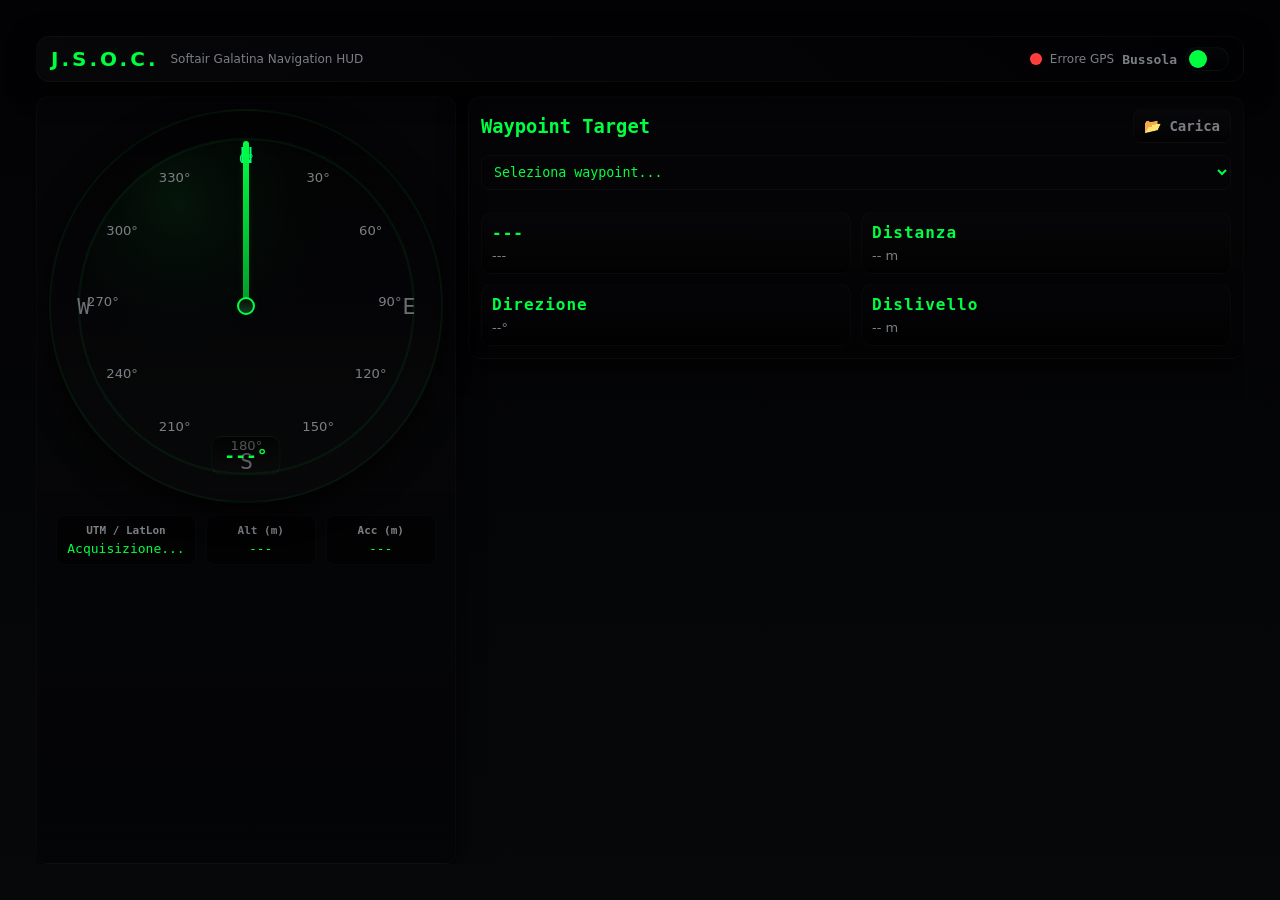
==== commit ed091e27: "Rename indx.html to index.html" ====
--- a/index.html
+++ b/index.html
@@ -1,680 +1,635 @@
-<!DOCTYPE html>
-<html lang="it">
-<head>
-<meta charset="utf-8" />
-<meta name="viewport" content="width=device-width,initial-scale=1,viewport-fit=cover" />
-<title>J.S.O.C. Navigation HUD - Final</title>
-<style>
-  :root{
-    --bg:#020204;
-    --surface:#0b0d0f;
-    --neon:#00ff41;
-    --neon-dim:#1a6f32;
-    --danger:#ff3b3b;
-    --muted:#7b7f83;
-    --glass: rgba(255,255,255,0.02);
-    --radius:12px;
-    --mono: ui-monospace, SFMono-Regular, Menlo, Monaco, "Roboto Mono", monospace;
-    --sans: Inter, system-ui, -apple-system, "Segoe UI", Roboto, "Helvetica Neue", Arial;
-    --shadow: 0 8px 28px rgba(0,0,0,0.7);
-    --app-padding: min(6vw, 36px); /* more margin as requested */
-  }
-
-  /* base */
-  html,body{height:100%;margin:0;background:linear-gradient(180deg,#020204 0%, #07080a 100%);font-family:var(--sans);color:#dfffe0; -webkit-font-smoothing:antialiased; -moz-osx-font-smoothing:grayscale;}
-  body{padding:var(--app-padding);box-sizing:border-box;}
-  *{box-sizing:border-box}
-
-  /* app container */
-  .app{height:calc(100vh - (var(--app-padding) * 2));display:flex;flex-direction:column;gap:14px;align-items:stretch;}
-
-  /* header */
-  .header{display:flex;align-items:center;justify-content:space-between;padding:10px 14px;background:linear-gradient(90deg, rgba(255,255,255,0.02), rgba(0,0,0,0.06));border-radius:14px;border:1px solid rgba(255,255,255,0.03);box-shadow:var(--shadow);}
-  .brand{display:flex;align-items:center;gap:12px}
-  .logo{font-weight:900;letter-spacing:3px;font-size:20px;color:var(--neon);text-shadow:0 0 10px rgba(0,255,65,0.1)}
-  .subtitle{font-size:12px;color:var(--muted)}
-  .gps-status{display:flex;align-items:center;gap:8px;font-size:13px;color:var(--muted)}
-  .dot{width:12px;height:12px;border-radius:50%;background:#222;border:2px solid rgba(255,255,255,0.03)}
-  .dot.ok{background:var(--neon);box-shadow:0 0 12px rgba(0,255,65,0.12)}
-  .dot.warn{background:var(--danger);box-shadow:0 0 10px rgba(255,59,59,0.12)}
-
-  /* top-right controls cluster */
-  .top-controls{display:flex;align-items:center;gap:8px}
-  /* compact "activate" button in top-right */
-  .activate-btn{background:linear-gradient(180deg, rgba(255,255,255,0.02), rgba(0,0,0,0.22));padding:8px 12px;border-radius:999px;border:1px solid rgba(0,255,65,0.06);color:var(--neon);font-weight:800;font-family:var(--mono);cursor:pointer;display:inline-flex;align-items:center;gap:8px;box-shadow:0 6px 16px rgba(0,0,0,0.6)}
-  .activate-btn.disabled{opacity:0.5;cursor:not-allowed}
-  .compass-toggle{display:flex;align-items:center;gap:8px;font-size:13px;color:var(--muted)}
-
-  /* main layout */
-  .main{flex:1;display:flex;flex-direction:column;gap:14px}
-  .panel{background:linear-gradient(180deg, rgba(255,255,255,0.01), rgba(0,0,0,0.38));border-radius:12px;padding:12px;border:1px solid rgba(255,255,255,0.02);box-shadow:var(--shadow);display:flex;flex-direction:column;gap:12px}
-
-  /* responsive two-column for large screens */
-  .cols{display:flex;flex-direction:column;gap:12px}
-  @media(min-width:960px){
-    .cols{flex-direction:row}
-    .left{flex:0 0 420px}
-    .right{flex:1;display:flex;flex-direction:column;gap:12px}
-  }
-
-  /* compass area */
-  .compass-wrap{width:100%;max-width:100%;aspect-ratio:1;border-radius:999px;display:grid;place-items:center;position:relative;overflow:hidden;border:2px solid rgba(0,255,65,0.06);background:radial-gradient(circle at 30% 20%, rgba(0,255,65,0.02), transparent 10%), linear-gradient(180deg, rgba(0,0,0,0.45), rgba(255,255,255,0.01));box-shadow:0 10px 30px rgba(0,0,0,0.8)}
-  .compass-inner{width:92%;height:92%;border-radius:50%;position:relative;display:block}
-
-  /* degree marks container (SVG drawn by script) */
-  #ticks{position:absolute;inset:0;pointer-events:none;display:block}
-
-  /* needles are HTML layers so rotation is easy */
-  .needle-n{position:absolute;left:50%;top:50%;width:6px;height:46%;transform-origin:center 85%;background:linear-gradient(180deg,var(--neon),rgba(0,255,65,0.6));border-radius:6px;box-shadow:0 2px 8px rgba(0,255,65,0.08);transform:translate(-50%,-80%) rotate(0deg);transition:transform 120ms linear}
-  .needle-target{position:absolute;left:50%;top:50%;width:8px;height:40%;transform-origin:center 85%;background:linear-gradient(180deg,var(--danger),rgba(255,59,59,0.6));border-radius:6px;transform:translate(-50%,-75%) rotate(0deg);opacity:0;transition:opacity 160ms}
-  .needle-target.active{opacity:1}
-  .compass-center{position:absolute;left:50%;top:50%;width:18px;height:18px;border-radius:50%;background:linear-gradient(180deg,#031004, #153b26);border:2px solid var(--neon);transform:translate(-50%,-50%);box-shadow:0 0 12px rgba(0,255,65,0.06)}
-  .bearing-box{position:absolute;bottom:10px;left:50%;transform:translateX(-50%);background:linear-gradient(180deg, rgba(0,0,0,0.45), rgba(255,255,255,0.01));padding:8px 12px;border-radius:10px;border:1px solid rgba(0,255,65,0.06);font-family:var(--mono);font-weight:800;color:var(--neon);font-size:18px}
-
-  /* info stats */
-  .info-row{display:flex;gap:10px;align-items:center;justify-content:center;flex-wrap:wrap}
-  .stat{background:rgba(0,0,0,0.45);padding:8px 10px;border-radius:8px;border:1px solid rgba(255,255,255,0.02);font-family:var(--mono);font-size:13px;color:var(--neon);min-width:110px;text-align:center}
-  .stat .label{font-size:11px;color:var(--muted);font-weight:700;display:block;margin-bottom:4px}
-
-  /* waypoint grid */
-  .details-grid{display:grid;grid-template-columns:1fr 1fr;gap:10px}
-  .card{background:linear-gradient(180deg, rgba(255,255,255,0.01), rgba(0,0,0,0.36));padding:10px;border-radius:10px;border:1px solid rgba(255,255,255,0.02);display:flex;flex-direction:column;gap:6px}
-  .card h4{margin:0;color:var(--neon);font-family:var(--mono);letter-spacing:1px}
-  .card p{margin:0;color:var(--muted);font-size:13px}
-
-  /* controls grid */
-  .controls-grid{display:grid;grid-template-columns:repeat(4,1fr);gap:10px}
-  .btn{background:linear-gradient(180deg, rgba(255,255,255,0.02), rgba(0,0,0,0.36));padding:10px;border-radius:8px;border:1px solid rgba(255,255,255,0.03);cursor:pointer;display:inline-flex;align-items:center;justify-content:center;gap:8px;color:var(--neon);font-weight:800;font-family:var(--mono)}
-  .btn.secondary{color:var(--muted);border:1px solid rgba(255,255,255,0.02)}
-  .btn:active{transform:translateY(1px)}
-
-  /* modal */
-  .modal{position:fixed;inset:0;display:none;align-items:center;justify-content:center;z-index:999}
-  .modal.active{display:flex}
-  .modal-card{width:92%;max-width:620px;background:var(--surface);padding:16px;border-radius:12px;border:1px solid rgba(255,255,255,0.03)}
-
-  /* small devices */
-  @media(max-width:420px){
-    .controls-grid{grid-template-columns:repeat(2,1fr)}
-  }
-
-  /* landscape tweaks */
-  @media (orientation:landscape) and (max-height:560px){
-    .main{flex-direction:row;gap:12px}
-    .left{flex:0 0 380px}
-  }
-</style>
-</head>
-<body>
-  <div class="app" id="app">
-    <header class="header">
-      <div class="brand">
-        <div class="logo">J.S.O.C.</div>
-        <div class="subtitle">Navigation HUD</div>
-      </div>
-
-      <div class="top-controls">
-        <div class="gps-status" id="gpsStatus">
-          <div class="dot" id="gpsDot"></div>
-          <div id="gpsText" class="subtitle">Acquisizione GPS...</div>
-        </div>
-
-        <!-- COMPASS ACTIVATE BUTTON (top-right) - user requested -->
-        <button id="activateCompassBtn" class="activate-btn" title="Attiva bussola (necessario su iOS)">
-          <span>🧭</span> <span id="activateBtnLabel">Attiva Bussola</span>
-        </button>
-
-        <div class="compass-toggle">
-          <label for="compassToggle" style="font-family:var(--mono);font-weight:800;color:var(--muted)">Bussola</label>
-          <input type="checkbox" id="compassToggle" aria-label="Toggle bussola" />
-        </div>
-      </div>
-    </header>
-
-    <main class="main">
-      <div class="cols">
-        <div class="left panel left">
-          <div style="display:flex;flex-direction:column;align-items:center;gap:12px;width:100%">
-            <div class="compass-wrap" id="compassWrap" role="img" aria-label="Bussola digitale">
-              <div class="compass-inner" id="compassInner">
-                <!-- SVG dial for markings (script will fill) -->
-                <svg viewBox="0 0 300 300" preserveAspectRatio="xMidYMid meet" style="width:100%;height:100%;display:block">
-                  <defs>
-                    <radialGradient id="g1" cx="30%" cy="20%">
-                      <stop offset="0%" stop-color="#06280f" stop-opacity="0.45"/>
-                      <stop offset="60%" stop-color="#021006" stop-opacity="0.25"/>
-                      <stop offset="100%" stop-color="#000" stop-opacity="0.0"/>
-                    </radialGradient>
-                  </defs>
-                  <circle cx="150" cy="150" r="140" fill="url(#g1)" stroke="rgba(0,255,65,0.06)" stroke-width="2"/>
-                  <g id="cardinals" transform="translate(150,150)">
-                    <text x="0" y="-120" text-anchor="middle" font-family="var(--mono)" font-size="18" fill="#00ff7a">N</text>
-                    <text x="0" y="136" text-anchor="middle" font-family="var(--mono)" font-size="18" fill="#6b6f73">S</text>
-                    <text x="136" y="6" text-anchor="middle" font-family="var(--mono)" font-size="18" fill="#6b6f73">E</text>
-                    <text x="-136" y="6" text-anchor="middle" font-family="var(--mono)" font-size="18" fill="#6b6f73">W</text>
-                  </g>
-                  <g id="svgTicks" transform="translate(150,150)"></g>
-                </svg>
-
-                <!-- HTML needles (rotated in JS) -->
-                <div id="ticks"></div>
-                <div class="needle-n" id="needleN" aria-hidden="true"></div>
-                <div class="needle-target" id="needleTarget" aria-hidden="true"></div>
-                <div class="compass-center" aria-hidden="true"></div>
-                <div class="bearing-box" id="bearingBox">---°</div>
-              </div>
-            </div>
-
-            <div class="info-row" id="infoRow">
-              <div class="stat"><span class="label">UTM / LatLon</span><div id="utmText">Acquisizione...</div></div>
-              <div class="stat"><span class="label">Alt (m)</span><div id="altText">---</div></div>
-              <div class="stat"><span class="label">Acc (m)</span><div id="accText">---</div></div>
-            </div>
-          </div>
-        </div>
-
-        <div class="right">
-          <section class="panel">
-            <div style="display:flex;justify-content:space-between;align-items:center">
-              <h3 style="margin:0;color:var(--neon);font-family:var(--mono)">Waypoint Target</h3>
-              <div style="font-size:12px;color:var(--muted)">Seleziona o carica waypoint</div>
-            </div>
-
-            <div style="display:flex;gap:8px;align-items:center">
-              <select id="waypointSelect" style="flex:1;padding:8px;border-radius:8px;background:transparent;border:1px solid rgba(255,255,255,0.03);color:var(--neon);font-family:var(--mono)"><option value="">Seleziona waypoint...</option></select>
-              <button class="btn secondary" id="openLoad">📁</button>
-            </div>
-
-            <div class="details-grid" style="margin-top:10px">
-              <div class="card">
-                <h4 id="tName">---</h4>
-                <p id="tCoords">---</p>
-              </div>
-              <div class="card">
-                <h4 id="tDist">Distanza</h4>
-                <p id="tDistVal">-- m</p>
-              </div>
-              <div class="card">
-                <h4>Direzione</h4>
-                <p id="tBearing">--°</p>
-              </div>
-              <div class="card">
-                <h4>Dislivello</h4>
-                <p id="tElev">-- m</p>
-              </div>
-            </div>
-          </section>
-
-          <section class="panel" style="margin-top:auto">
-            <div style="display:flex;justify-content:space-between;align-items:center">
-              <div style="font-weight:900;color:var(--neon);font-family:var(--mono)">Controlli</div>
-              <div style="font-size:12px;color:var(--muted)">Import / export waypoints</div>
-            </div>
-
-            <div class="controls-grid" style="margin-top:10px">
-              <button class="btn" id="loadBtn">Carica CSV</button>
-              <button class="btn secondary" id="addBtn">Aggiungi</button>
-              <button class="btn" id="exportBtn">Esporta</button>
-              <button class="btn secondary" id="unitBtn">Metri</button>
-            </div>
-          </section>
-        </div>
-      </div>
-    </main>
-
-    <!-- modal -->
-    <div class="modal" id="modal">
-      <div class="modal-card" role="dialog" aria-modal="true">
-        <div style="display:flex;justify-content:space-between;align-items:center">
-          <div style="font-weight:900;color:var(--neon);font-family:var(--mono)">Carica Waypoints</div>
-          <button class="btn secondary" id="closeModal">Chiudi</button>
-        </div>
-        <div style="margin-top:12px">
-          <div style="display:flex;gap:8px;margin-bottom:8px">
-            <button class="tab active" data-tab="file" style="padding:8px 10px;border-radius:8px;background:rgba(255,255,255,0.02);border:1px solid rgba(255,255,255,0.02);color:var(--neon)">File CSV</button>
-            <button class="tab" data-tab="manual" style="padding:8px 10px;border-radius:8px;background:rgba(255,255,255,0.02);border:1px solid rgba(255,255,255,0.02);color:var(--muted)">Manuale</button>
-          </div>
-          <div id="fileTab">
-            <input type="file" id="csvFile" accept=".csv,.txt" />
-            <div style="margin-top:8px;color:var(--muted);font-size:13px">Formato accettato: Nome,lat,lon,alt  oppure Nome,Zone,Easting,Northing,Alt</div>
-          </div>
-          <div id="manualTab" style="display:none;margin-top:8px">
-            <form id="manualForm" onsubmit="return false" style="display:flex;flex-direction:column;gap:8px">
-              <input id="mName" placeholder="Nome" style="padding:8px;border-radius:8px;background:transparent;border:1px solid rgba(255,255,255,0.03);color:var(--neon)" />
-              <div style="display:flex;gap:8px">
-                <input id="mLat" placeholder="Latitudine" style="flex:1;padding:8px;border-radius:8px;background:transparent;border:1px solid rgba(255,255,255,0.03);color:var(--neon)" />
-                <input id="mLon" placeholder="Longitudine" style="flex:1;padding:8px;border-radius:8px;background:transparent;border:1px solid rgba(255,255,255,0.03);color:var(--neon)" />
-              </div>
-              <input id="mAlt" placeholder="Altitudine (m)" style="padding:8px;border-radius:8px;background:transparent;border:1px solid rgba(255,255,255,0.03);color:var(--neon)" />
-              <div style="display:flex;gap:8px">
-                <button class="btn" id="addManual">Aggiungi waypoint</button>
-              </div>
-            </form>
-          </div>
-        </div>
-      </div>
-    </div>
-  </div>
-
-<script>
-/* Final J.S.O.C. - Compass + GPS + Waypoints single-file
-   Fixes included:
-   - top-right "Attiva Bussola" button (must be tapped on iOS to request permission)
-   - DeviceOrientation handling with robust logic (webkitCompassHeading / alpha / absolute)
-   - Screen orientation correction
-   - EMA circular smoothing + requestAnimationFrame rendering loop (no more jumps)
-   - Additional global padding
-   - GPS watchPosition and waypoint handling kept functional
-*/
-
-(function(){
-  // DOM refs
-  const gpsDot = document.getElementById('gpsDot');
-  const gpsText = document.getElementById('gpsText');
-  const activateCompassBtn = document.getElementById('activateCompassBtn');
-  const activateBtnLabel = document.getElementById('activateBtnLabel');
-  const compassToggle = document.getElementById('compassToggle');
-  const needleN = document.getElementById('needleN');
-  const needleTarget = document.getElementById('needleTarget');
-  const bearingBox = document.getElementById('bearingBox');
-  const utmText = document.getElementById('utmText');
-  const altText = document.getElementById('altText');
-  const accText = document.getElementById('accText');
-  const waypointSelect = document.getElementById('waypointSelect');
-  const tName = document.getElementById('tName');
-  const tCoords = document.getElementById('tCoords');
-  const tDistVal = document.getElementById('tDistVal');
-  const tBearing = document.getElementById('tBearing');
-  const tElev = document.getElementById('tElev');
-  const openLoad = document.getElementById('openLoad');
-  const modal = document.getElementById('modal');
-  const closeModal = document.getElementById('closeModal');
-  const csvFile = document.getElementById('csvFile');
-  const addManual = document.getElementById('addManual');
-
-  // state
-  let watchId = null;
-  let currentPos = null;
-  let waypoints = [];
-  let target = null;
-
-  // compass state & smoothing
-  let haveOrientation = ('DeviceOrientationEvent' in window);
-  let permissionGranted = false;
-  let deviceOrientationListening = false;
-  let rawHeading = null;        // latest raw heading in degrees
-  let smoothHeading = null;     // filtered heading (degrees)
-  let displayHeading = null;    // currently displayed heading (degrees) - used for smooth UI lerp
-  let smoothingAlpha = 0.15;    // EMA alpha (0..1). lower = smoother but more lag. 0.15 is a balanced default.
-  let rafId = null;
-
-  // draw tick marks (SVG & HTML tiny labels)
-  (function drawDial(){
-    const svgTicks = document.getElementById('svgTicks');
-    if(svgTicks){
-      for(let d=0; d<360; d+=30){
-        const text = document.createElementNS('http://www.w3.org/2000/svg','text');
-        const r = 120;
-        const rad = (d-90) * Math.PI/180;
-        const x = Math.cos(rad) * r;
-        const y = Math.sin(rad) * r;
-        text.setAttribute('x', x);
-        text.setAttribute('y', y);
-        text.setAttribute('text-anchor','middle');
-        text.setAttribute('font-family','"'+getComputedStyle(document.documentElement).getPropertyValue('--mono').trim()+'"');
-        text.setAttribute('font-size','11');
-        text.setAttribute('fill', d===0 ? '#00ff7a' : '#7b7f83');
-        text.textContent = d + '°';
-        svgTicks.appendChild(text);
-      }
-    }
-  })();
-
-  // helper: get screen orientation angle (0/90/180/270)
-  function getScreenAngle(){
-    const so = (screen.orientation && screen.orientation.angle) || screen.mozOrientation || screen.msOrientation;
-    if(typeof so === 'number') return so;
-    // fallback to window.orientation (may be undefined)
-    const wo = typeof window.orientation === 'number' ? window.orientation : 0;
-    return wo || 0;
-  }
-
-  // robust heading extraction from DeviceOrientation event
-  function extractHeading(e){
-    // Prioritize webkitCompassHeading (iOS native heading)
-    if(typeof e.webkitCompassHeading === 'number' && !isNaN(e.webkitCompassHeading)){
-      return (e.webkitCompassHeading + 360) % 360;
-    }
-
-    // If absolute is true and alpha present, use alpha with corrections
-    if(typeof e.alpha === 'number' && !isNaN(e.alpha)){
-      // Many implementations: heading = 360 - alpha (to convert device rotation to compass heading)
-      // We'll use 360 - alpha and add screen orientation correction.
-      const screenAngle = getScreenAngle(); // degrees
-      const heading = (360 - e.alpha + screenAngle) % 360;
-      return (heading + 360) % 360;
-    }
-
-    return null;
-  }
-
-  // Circular EMA smoothing for headings (vector-based)
-  function circularEMA(prev, current, alpha){
-    if(prev === null || prev === undefined) return current;
-    const toRad = Math.PI/180;
-    const xPrev = Math.cos(prev*toRad), yPrev = Math.sin(prev*toRad);
-    const xCur  = Math.cos(current*toRad), yCur  = Math.sin(current*toRad);
-    const x = (1-alpha)*xPrev + alpha*xCur;
-    const y = (1-alpha)*yPrev + alpha*yCur;
-    const ang = Math.atan2(y,x) * 180 / Math.PI;
-    return (ang + 360) % 360;
-  }
-
-  // compute shortest angular difference (-180..180)
-  function angleDiff(a,b){
-    let d = (b - a + 540) % 360 - 180;
-    return d;
-  }
-
-  // render loop: lerp displayHeading to smoothHeading and update DOM transforms
-  function renderLoop(){
-    // request next frame
-    rafId = window.requestAnimationFrame(renderLoop);
-
-    if(smoothHeading === null) return;
-
-    if(displayHeading === null){
-      displayHeading = smoothHeading;
-    } else {
-      // lerp on circular shortest path
-      const diff = angleDiff(displayHeading, smoothHeading);
-      // smooth step factor for UI (interpolate faster than sensor smoothing)
-      const step = 0.25; // 0..1 - higher means display follows closer
-      displayHeading = (displayHeading + diff * step + 360) % 360;
-    }
-
-    // apply transform to north needle. Needle points to NORTH, so rotate by displayHeading
-    needleN.style.transform = `translate(-50%,-80%) rotate(${displayHeading}deg)`;
-    bearingBox.textContent = `${Math.round(displayHeading)}°`;
-
-    // if target exists, ensure its needle points to target bearing (absolute)
-    if(target && currentPos){
-      const b = computeBearing(currentPos.coords.latitude, currentPos.coords.longitude, target.lat, target.lon);
-      needleTarget.style.transform = `translate(-50%,-75%) rotate(${b}deg)`;
-      needleTarget.classList.add('active');
-      tBearing.textContent = `${Math.round(b)}°`;
-    }
-  }
-
-  // orientation event handler
-  function handleOrientationEvent(e){
-    const h = extractHeading(e);
-    if(h === null) return;
-    rawHeading = h;
-    // update smoothHeading via circular EMA
-    smoothHeading = circularEMA(smoothHeading, rawHeading, smoothingAlpha);
-  }
-
-  // start listening to orientation (must be called after user interaction on iOS)
-  function startOrientationListening(){
-    if(deviceOrientationListening) return true;
-    if(!haveOrientation) return false;
-
-    // on iOS we need explicit permission (handled elsewhere), on Android usually allowed
-    window.addEventListener('deviceorientationabsolute', handleOrientationEvent, true);
-    window.addEventListener('deviceorientation', handleOrientationEvent, true);
-    deviceOrientationListening = true;
-
-    // start render loop if not running
-    if(!rafId) renderLoop();
-    return true;
-  }
-
-  function stopOrientationListening(){
-    window.removeEventListener('deviceorientationabsolute', handleOrientationEvent, true);
-    window.removeEventListener('deviceorientation', handleOrientationEvent, true);
-    deviceOrientationListening = false;
-    if(rafId){ window.cancelAnimationFrame(rafId); rafId = null; }
-    smoothHeading = null; rawHeading = null; displayHeading = null;
-    needleN.style.transform = `translate(-50%,-80%) rotate(0deg)`;
-    bearingBox.textContent = '---°';
-    needleTarget.classList.remove('active');
-  }
-
-  // handle permission flow for iOS (must be inside a user gesture)
-  async function requestIOSPermission(){
-    if(typeof DeviceOrientationEvent !== 'undefined' && typeof DeviceOrientationEvent.requestPermission === 'function'){
-      try{
-        const res = await DeviceOrientationEvent.requestPermission();
-        if(res === 'granted'){
-          permissionGranted = true;
-          activateBtnLabel.textContent = 'Bussola pronta';
-          startOrientationListening();
-          return true;
-        } else {
-          permissionGranted = false;
-          alert('Permesso bussola negato. Puoi riattivarlo nelle impostazioni del browser.');
-          return false;
-        }
-      }catch(err){
-        console.warn('requestPermission error', err);
-        alert('Impossibile ottenere permesso bussola (errore).');
-        return false;
-      }
-    } else {
-      // Non iOS - no explicit permission needed
-      permissionGranted = true;
-      startOrientationListening();
-      return true;
-    }
-  }
-
-  // DOM: set up activate button behaviour (top-right). Keep it visible; on click request permission.
-  activateCompassBtn.addEventListener('click', async ()=>{
-    activateCompassBtn.disabled = true;
-    activateCompassBtn.classList.add('disabled');
-    activateBtnLabel.textContent = 'Richiesta permesso...';
-    const ok = await requestIOSPermission();
-    if(ok){
-      activateBtnLabel.textContent = 'Attiva (toggle)';
-      // ensure toggle is synced ON
-      compassToggle.checked = true;
-    } else {
-      activateBtnLabel.textContent = 'Attiva Bussola';
-      compassToggle.checked = false;
-    }
-    // re-enable button so user can retry if needed
-    activateCompassBtn.disabled = false;
-    activateCompassBtn.classList.remove('disabled');
-  });
-
-  // compass toggle toggles listening (also for Android)
-  compassToggle.addEventListener('change', async (e)=>{
-    if(e.target.checked){
-      // try to start; if iOS require permission first
-      if(typeof DeviceOrientationEvent !== 'undefined' && typeof DeviceOrientationEvent.requestPermission === 'function' && !permissionGranted){
-        // show hint to tap top-right button
-        alert('Su iPhone Safari è necessario premere prima "Attiva Bussola" (in alto a destra) per consentire l\'uso del sensore.');
-        compassToggle.checked = false;
-        return;
-      }
-      const started = startOrientationListening();
-      if(!started){
-        alert('Bussola non supportata su questo dispositivo.');
-        compassToggle.checked = false;
-      }
-    } else {
-      stopOrientationListening();
-    }
-  });
-
-  // GPS handling
-  function startGeolocation(){
-    if(!navigator.geolocation){
-      gpsText.textContent = 'GPS non supportato';
-      gpsDot.className = 'dot warn';
-      return;
-    }
-    gpsText.textContent = 'Acquisizione GPS...';
-    gpsDot.className = 'dot';
-    const opts = { enableHighAccuracy:true, timeout:10000, maximumAge:2000 };
-    watchId = navigator.geolocation.watchPosition(pos=>{
-      currentPos = pos;
-      gpsText.textContent = `GPS OK (±${Math.round(pos.coords.accuracy)}m)`;
-      gpsDot.className = 'dot ok';
-      utmText.textContent = `${pos.coords.latitude.toFixed(5)}, ${pos.coords.longitude.toFixed(5)}`;
-      altText.textContent = (pos.coords.altitude === null ? '---' : pos.coords.altitude.toFixed(1));
-      accText.textContent = (pos.coords.accuracy ? Math.round(pos.coords.accuracy) + ' m' : '---');
-      updateNavigation();
-    }, err=>{
-      gpsText.textContent = 'Errore GPS';
-      gpsDot.className = 'dot warn';
-      console.warn('geolocation err', err);
-    }, opts);
-  }
-
-  // navigation math
-  function computeBearing(lat1,lon1,lat2,lon2){
-    const toRad = Math.PI/180, toDeg = 180/Math.PI;
-    const φ1 = lat1*toRad, φ2 = lat2*toRad;
-    const Δλ = (lon2-lon1)*toRad;
-    const y = Math.sin(Δλ)*Math.cos(φ2);
-    const x = Math.cos(φ1)*Math.sin(φ2) - Math.sin(φ1)*Math.cos(φ2)*Math.cos(Δλ);
-    const θ = Math.atan2(y,x);
-    return (θ*toDeg + 360) % 360;
-  }
-  function haversine(lat1,lon1,lat2,lon2){
-    const R=6371000; const toRad=Math.PI/180;
-    const dLat=(lat2-lat1)*toRad; const dLon=(lon2-lon1)*toRad;
-    const a=Math.sin(dLat/2)**2 + Math.cos(lat1*toRad)*Math.cos(lat2*toRad)*Math.sin(dLon/2)**2;
-    const c=2*Math.atan2(Math.sqrt(a),Math.sqrt(1-a));
-    return R*c;
-  }
-
-  function updateNavigation(){
-    if(!currentPos || !target) return;
-    const lat1=currentPos.coords.latitude, lon1=currentPos.coords.longitude;
-    const lat2=target.lat, lon2=target.lon;
-    const dist = haversine(lat1,lon1,lat2,lon2);
-    const bearing = computeBearing(lat1,lon1,lat2,lon2);
-    tDistVal.textContent = (dist>=1000? (dist/1000).toFixed(2)+' km' : Math.round(dist)+' m');
-    tBearing.textContent = `${Math.round(bearing)}°`;
-    const elevDiff = (typeof target.alt === 'number' && currentPos.coords.altitude !== null) ? (target.alt - currentPos.coords.altitude) : null;
-    tElev.textContent = (elevDiff === null ? '---' : (elevDiff>0? '+' : '') + elevDiff.toFixed(1) + ' m');
-  }
-
-  // Waypoint handling (simple)
-  function refreshWaypointSelect(){
-    waypointSelect.innerHTML = '<option value="">Seleziona waypoint...</option>';
-    waypoints.forEach((w,i)=>{
-      const o = document.createElement('option');
-      o.value = i;
-      o.textContent = `${w.name} (${w.lat.toFixed(4)},${w.lon.toFixed(4)})`;
-      waypointSelect.appendChild(o);
-    });
-  }
-  waypointSelect.addEventListener('change',(e)=>{
-    const idx = e.target.value;
-    if(idx === ''){ target = null; tName.textContent='---'; tCoords.textContent='---'; tDistVal.textContent='-- m'; return; }
-    target = waypoints[parseInt(idx,10)];
-    tName.textContent = target.name;
-    tCoords.textContent = `${target.lat.toFixed(5)}, ${target.lon.toFixed(5)}`;
-    updateNavigation();
-  });
-
-  // modal & CSV parsing basics
-  openLoad.addEventListener('click', ()=>{ modal.classList.add('active'); });
-  closeModal.addEventListener('click', ()=>{ modal.classList.remove('active'); });
-  document.querySelectorAll('.tab').forEach(t=>{
-    t.addEventListener('click', e=>{
-      document.querySelectorAll('.tab').forEach(x=>x.classList.remove('active'));
-      e.target.classList.add('active');
-      document.getElementById('fileTab').style.display = e.target.dataset.tab === 'file' ? 'block' : 'none';
-      document.getElementById('manualTab').style.display = e.target.dataset.tab === 'manual' ? 'block' : 'none';
-    });
-  });
-
-  csvFile.addEventListener('change', (ev)=>{
-    const f = ev.target.files && ev.target.files[0];
-    if(!f) return;
-    const reader = new FileReader();
-    reader.onload = function(){ parseCSV(reader.result); modal.classList.remove('active'); };
-    reader.readAsText(f);
-  });
-
-  function parseCSV(txt){
-    const lines = txt.split(/\r?\n/).map(l=>l.trim()).filter(Boolean);
-    let added = 0;
-    lines.forEach(line=>{
-      const cols = line.split(',').map(c=>c.trim());
-      // accept name,lat,lon,alt
-      if(cols.length>=3 && isFinite(cols[1]) && isFinite(cols[2])){
-        const name = cols[0] || 'WP';
-        const lat = parseFloat(cols[1]);
-        const lon = parseFloat(cols[2]);
-        const alt = cols[3] ? parseFloat(cols[3]) : null;
-        waypoints.push({name,lat,lon,alt});
-        added++;
-      } else {
-        // possible UTM format or other: ignored for simplicity
-      }
-    });
-    refreshWaypointSelect();
-    alert('Waypoints caricati: ' + added);
-  }
-
-  // manual add form
-  addManual.addEventListener('click', ()=>{
-    const name = document.getElementById('mName').value || 'WP';
-    const lat = document.getElementById('mLat').value;
-    const lon = document.getElementById('mLon').value;
-    const alt = document.getElementById('mAlt').value;
-    if(!lat || !lon){ alert('Inserisci latitudine e longitudine!'); return; }
-    const latn = parseFloat(lat), lonn = parseFloat(lon);
-    if(isNaN(latn) || isNaN(lonn)){ alert('Lat/Lon non validi'); return; }
-    waypoints.push({name, lat:latn, lon:lonn, alt: alt ? parseFloat(alt) : null});
-    refreshWaypointSelect();
-    modal.classList.remove('active');
-  });
-
-  // export
-  document.getElementById('exportBtn').addEventListener('click', ()=>{
-    if(waypoints.length===0){ alert('Nessun waypoint da esportare'); return; }
-    const lines = waypoints.map(w => `${w.name},${w.lat},${w.lon},${w.alt || ''}`);
-    const blob = new Blob([lines.join('\n')], {type:'text/csv'});
-    const url = URL.createObjectURL(blob);
-    const a = document.createElement('a'); a.href = url; a.download = 'waypoints.csv'; a.click();
-    URL.revokeObjectURL(url);
-  });
-
-  // quick add button
-  document.getElementById('addBtn').addEventListener('click', ()=>{ modal.classList.add('active'); document.querySelector('[data-tab="manual"]').click(); });
-
-  // initial sample waypoints for demo
-  waypoints.push({name:'Casa', lat:40.3515, lon:18.1716, alt:15});
-  waypoints.push({name:'Campo', lat:40.3550, lon:18.1750, alt:12});
-  refreshWaypointSelect();
-
-  // start GPS on load
-  startGeolocation();
-
-  // accessibility & cleanup
-  window.addEventListener('beforeunload', ()=>{
-    if(watchId && navigator.geolocation) navigator.geolocation.clearWatch(watchId);
-    stopOrientationListening();
-  });
-
-  // If device doesn't support DeviceOrientation at all, disable activate button & toggle
-  if(!haveOrientation){
-    activateBtnLabel.textContent = 'Bussola non supportata';
-    activateCompassBtn.disabled = true;
-    compassToggle.disabled = true;
-  } else {
-    // Provide hint: on iOS the top-right button must be tapped before toggling
-    // (we already handle permission in activateCompassBtn)
-  }
-
-})();
-</script>
-</body>
-</html>
+<!DOCTYPE html>
+<html lang="it">
+<head>
+<meta charset="utf-8" />
+<meta name="viewport" content="width=device-width,initial-scale=1,viewport-fit=cover" />
+<title>J.S.O.C. Navigation HUD - Final</title>
+<style>
+  :root{
+    --bg:#020204;
+    --surface:#0b0d0f;
+    --neon:#00ff41;
+    --neon-dim:#1a6f32;
+    --danger:#ff3b3b;
+    --muted:#7b7f83;
+    --glass: rgba(255,255,255,0.02);
+    --radius:12px;
+    --mono: ui-monospace, SFMono-Regular, Menlo, Monaco, "Roboto Mono", monospace;
+    --sans: Inter, system-ui, -apple-system, "Segoe UI", Roboto, "Helvetica Neue", Arial;
+    --shadow: 0 8px 28px rgba(0,0,0,0.7);
+    --app-padding: min(6vw, 36px); /* more margin as requested */
+  }
+
+  /* base */
+  html,body{height:100%;margin:0;background:linear-gradient(180deg,#020204 0%, #07080a 100%);font-family:var(--sans);color:#dfffe0; -webkit-font-smoothing:antialiased; -moz-osx-font-smoothing:grayscale; overflow:hidden;}
+  body{padding:var(--app-padding);box-sizing:border-box;}
+  *{box-sizing:border-box}
+
+  /* app container */
+  .app{height:calc(100vh - (var(--app-padding) * 2));display:flex;flex-direction:column;gap:14px;align-items:stretch;}
+
+  /* header */
+  .header{display:flex;align-items:center;justify-content:space-between;padding:10px 14px;background:linear-gradient(90deg, rgba(255,255,255,0.02), rgba(0,0,0,0.06));border-radius:14px;border:1px solid rgba(255,255,255,0.03);box-shadow:var(--shadow);}
+  .brand{display:flex;align-items:center;gap:12px}
+  .logo{font-weight:900;letter-spacing:3px;font-size:20px;color:var(--neon);text-shadow:0 0 10px rgba(0,255,65,0.1)}
+  .subtitle{font-size:12px;color:var(--muted)}
+  .gps-status{display:flex;align-items:center;gap:8px;font-size:13px;color:var(--muted)}
+  .dot{width:12px;height:12px;border-radius:50%;background:#222;border:2px solid rgba(255,255,255,0.03)}
+  .dot.ok{background:var(--neon);box-shadow:0 0 12px rgba(0,255,65,0.12)}
+  .dot.warn{background:var(--danger);box-shadow:0 0 10px rgba(255,59,59,0.12)}
+
+  /* top-right controls cluster */
+  .top-controls{display:flex;align-items:center;gap:8px}
+  /* switch style compass toggle */
+  .switch{position:relative;display:inline-block;width:44px;height:24px}
+  .switch input{opacity:0;width:0;height:0}
+  .slider{position:absolute;cursor:pointer;top:0;left:0;right:0;bottom:0;background:linear-gradient(180deg, rgba(255,255,255,0.02), rgba(0,0,0,0.22));transition:.2s;border-radius:999px;border:1px solid rgba(0,255,65,0.06)}
+  .slider:before{position:absolute;content:"";height:18px;width:18px;left:3px;bottom:2px;background:var(--neon);transition:.2s;border-radius:50%}
+  input:checked + .slider:before{transform:translateX(20px);background:var(--neon)}
+  .compass-toggle{display:flex;align-items:center;gap:8px;font-size:13px;color:var(--muted)}
+
+  /* main layout */
+  .main{flex:1;display:flex;flex-direction:column;gap:14px;overflow:hidden;}
+  .panel{background:linear-gradient(180deg, rgba(255,255,255,0.01), rgba(0,0,0,0.38));border-radius:12px;padding:12px;border:1px solid rgba(255,255,255,0.02);box-shadow:var(--shadow);display:flex;flex-direction:column;gap:12px}
+
+  /* responsive two-column for large screens */
+  .cols{display:flex;flex-direction:column;gap:12px;height:100%;}
+  @media(min-width:960px){
+    .cols{flex-direction:row}
+    .left{flex:0 0 420px}
+    .right{flex:1;display:flex;flex-direction:column;gap:12px}
+  }
+
+  /* compass area */
+  .compass-wrap{width:100%;max-width:100%;aspect-ratio:1;border-radius:999px;display:grid;place-items:center;position:relative;overflow:hidden;border:2px solid rgba(0,255,65,0.06);background:radial-gradient(circle at 30% 20%, rgba(0,255,65,0.02), transparent 10%), linear-gradient(180deg, rgba(0,0,0,0.45), rgba(255,255,255,0.01));box-shadow:0 10px 30px rgba(0,0,0,0.8)}
+  .compass-inner{width:92%;height:92%;border-radius:50%;position:relative;display:block}
+
+  /* degree marks container (SVG drawn by script) */
+  #ticks{position:absolute;inset:0;pointer-events:none;display:block}
+
+  /* needles are HTML layers so rotation is easy */
+  .needle-n{position:absolute;left:50%;top:50%;width:6px;height:46%;transform-origin:center bottom;background:linear-gradient(180deg,var(--neon),rgba(0,255,65,0.6));border-radius:6px;box-shadow:0 2px 8px rgba(0,255,65,0.08);transform:translate(-50%,-100%) rotate(0deg);transition:transform 120ms linear}
+  .needle-target{position:absolute;left:50%;top:50%;width:8px;height:40%;transform-origin:center bottom;background:linear-gradient(180deg,var(--danger),rgba(255,59,59,0.6));border-radius:6px;transform:translate(-50%,-100%) rotate(0deg);opacity:0;transition:opacity 160ms}
+  .needle-target.active{opacity:1}
+  .compass-center{position:absolute;left:50%;top:50%;width:18px;height:18px;border-radius:50%;background:linear-gradient(180deg,#031004, #153b26);border:2px solid var(--neon);transform:translate(-50%,-50%);box-shadow:0 0 12px rgba(0,255,65,0.06)}
+  .bearing-box{position:absolute;bottom:10px;left:50%;transform:translateX(-50%);background:linear-gradient(180deg, rgba(0,0,0,0.45), rgba(255,255,255,0.01));padding:8px 12px;border-radius:10px;border:1px solid rgba(0,255,65,0.06);font-family:var(--mono);font-weight:800;color:var(--neon);font-size:18px}
+
+  /* info stats */
+  .info-row{display:flex;gap:10px;align-items:center;justify-content:center;flex-wrap:wrap}
+  .stat{background:rgba(0,0,0,0.45);padding:8px 10px;border-radius:8px;border:1px solid rgba(255,255,255,0.02);font-family:var(--mono);font-size:13px;color:var(--neon);min-width:110px;text-align:center}
+  .stat .label{font-size:11px;color:var(--muted);font-weight:700;display:block;margin-bottom:4px}
+
+  /* waypoint grid */
+  .details-grid{display:grid;grid-template-columns:1fr 1fr;gap:10px}
+  .card{background:linear-gradient(180deg, rgba(255,255,255,0.01), rgba(0,0,0,0.36));padding:10px;border-radius:10px;border:1px solid rgba(255,255,255,0.02);display:flex;flex-direction:column;gap:6px}
+  .card h4{margin:0;color:var(--neon);font-family:var(--mono);letter-spacing:1px}
+  .card p{margin:0;color:var(--muted);font-size:13px}
+
+  /* controls grid */
+  .controls-grid{display:grid;grid-template-columns:repeat(4,1fr);gap:10px}
+  .btn{background:linear-gradient(180deg, rgba(255,255,255,0.02), rgba(0,0,0,0.36));padding:10px;border-radius:8px;border:1px solid rgba(255,255,255,0.03);cursor:pointer;display:inline-flex;align-items:center;justify-content:center;gap:8px;color:var(--neon);font-weight:800;font-family:var(--mono)}
+  .btn.secondary{color:var(--muted);border:1px solid rgba(255,255,255,0.02)}
+  .btn:active{transform:translateY(1px)}
+
+  /* modal */
+  .modal{position:fixed;inset:0;display:none;align-items:center;justify-content:center;z-index:999}
+  .modal.active{display:flex}
+  .modal-card{width:92%;max-width:620px;background:var(--surface);padding:16px;border-radius:12px;border:1px solid rgba(255,255,255,0.03)}
+
+  /* small devices */
+  @media(max-width:420px){
+    .controls-grid{grid-template-columns:repeat(2,1fr)}
+  }
+
+  /* landscape tweaks */
+  @media (orientation:landscape) and (max-height:560px){
+    .main{flex-direction:row;gap:12px}
+    .left{flex:0 0 380px}
+  }
+</style>
+</head>
+<body>
+  <div class="app" id="app">
+    <header class="header">
+      <div class="brand">
+        <div class="logo">J.S.O.C.</div>
+        <div class="subtitle">Softair Galatina Navigation HUD</div>
+      </div>
+
+      <div class="top-controls">
+        <div class="gps-status" id="gpsStatus">
+          <div class="dot" id="gpsDot"></div>
+          <div id="gpsText" class="subtitle">Acquisizione GPS...</div>
+        </div>
+
+        <!-- COMPASS TOGGLE SWITCH (top-right) - user requested -->
+        <div class="compass-toggle">
+          <label for="compassToggle" style="font-family:var(--mono);font-weight:800;color:var(--muted)">Bussola</label>
+          <label class="switch">
+            <input type="checkbox" id="compassToggle" aria-label="Toggle bussola" />
+            <span class="slider"></span>
+          </label>
+        </div>
+      </div>
+    </header>
+
+    <main class="main">
+      <div class="cols">
+        <div class="left panel left">
+          <div style="display:flex;flex-direction:column;align-items:center;gap:12px;width:100%">
+            <div class="compass-wrap" id="compassWrap" role="img" aria-label="Bussola digitale">
+              <div class="compass-inner" id="compassInner">
+                <!-- SVG dial for markings (script will fill) -->
+                <svg viewBox="0 0 300 300" preserveAspectRatio="xMidYMid meet" style="width:100%;height:100%;display:block">
+                  <defs>
+                    <radialGradient id="g1" cx="30%" cy="20%">
+                      <stop offset="0%" stop-color="#06280f" stop-opacity="0.45"/>
+                      <stop offset="60%" stop-color="#021006" stop-opacity="0.25"/>
+                      <stop offset="100%" stop-color="#000" stop-opacity="0.0"/>
+                    </radialGradient>
+                  </defs>
+                  <circle cx="150" cy="150" r="140" fill="url(#g1)" stroke="rgba(0,255,65,0.06)" stroke-width="2"/>
+                  <g id="cardinals" transform="translate(150,150)">
+                    <text x="0" y="-120" text-anchor="middle" font-family="var(--mono)" font-size="18" fill="#00ff7a">N</text>
+                    <text x="0" y="136" text-anchor="middle" font-family="var(--mono)" font-size="18" fill="#6b6f73">S</text>
+                    <text x="136" y="6" text-anchor="middle" font-family="var(--mono)" font-size="18" fill="#6b6f73">E</text>
+                    <text x="-136" y="6" text-anchor="middle" font-family="var(--mono)" font-size="18" fill="#6b6f73">W</text>
+                  </g>
+                  <g id="svgTicks" transform="translate(150,150)"></g>
+                </svg>
+
+                <!-- HTML needles (rotated in JS) -->
+                <div id="ticks"></div>
+                <div class="needle-n" id="needleN" aria-hidden="true"></div>
+                <div class="needle-target" id="needleTarget" aria-hidden="true"></div>
+                <div class="compass-center" aria-hidden="true"></div>
+                <div class="bearing-box" id="bearingBox">---°</div>
+              </div>
+            </div>
+
+            <div class="info-row" id="infoRow">
+              <div class="stat"><span class="label">UTM / LatLon</span><div id="utmText">Acquisizione...</div></div>
+              <div class="stat"><span class="label">Alt (m)</span><div id="altText">---</div></div>
+              <div class="stat"><span class="label">Acc (m)</span><div id="accText">---</div></div>
+            </div>
+          </div>
+        </div>
+
+        <div class="right">
+          <section class="panel">
+            <div style="display:flex;justify-content:space-between;align-items:center">
+              <h3 style="margin:0;color:var(--neon);font-family:var(--mono)">Waypoint Target</h3>
+              <button class="btn secondary" id="openLoad" style="padding:8px 10px;border-radius:8px;font-size:14px">📂 Carica</button>
+            </div>
+
+            <div style="display:flex;gap:8px;align-items:center">
+              <select id="waypointSelect" style="flex:1;padding:8px;border-radius:8px;background:transparent;border:1px solid rgba(255,255,255,0.03);color:var(--neon);font-family:var(--mono)"><option value="">Seleziona waypoint...</option></select>
+            </div>
+
+            <div class="details-grid" style="margin-top:10px">
+              <div class="card">
+                <h4 id="tName">---</h4>
+                <p id="tCoords">---</p>
+              </div>
+              <div class="card">
+                <h4 id="tDist">Distanza</h4>
+                <p id="tDistVal">-- m</p>
+              </div>
+              <div class="card">
+                <h4>Direzione</h4>
+                <p id="tBearing">--°</p>
+              </div>
+              <div class="card">
+                <h4>Dislivello</h4>
+                <p id="tElev">-- m</p>
+              </div>
+            </div>
+          </section>
+        </div>
+      </div>
+    </main>
+
+    <!-- modal -->
+    <div class="modal" id="modal">
+      <div class="modal-card" role="dialog" aria-modal="true">
+        <div style="display:flex;justify-content:space-between;align-items:center">
+          <div style="font-weight:900;color:var(--neon);font-family:var(--mono)">Carica Waypoints</div>
+          <button class="btn secondary" id="closeModal">Chiudi</button>
+        </div>
+        <div style="margin-top:12px">
+          <div style="display:flex;gap:8px;margin-bottom:8px">
+            <button class="tab active" data-tab="file" style="padding:8px 10px;border-radius:8px;background:rgba(255,255,255,0.02);border:1px solid rgba(255,255,255,0.02);color:var(--neon)">File CSV</button>
+            <button class="tab" data-tab="manual" style="padding:8px 10px;border-radius:8px;background:rgba(255,255,255,0.02);border:1px solid rgba(255,255,255,0.02);color:var(--muted)">Manuale</button>
+          </div>
+          <div id="fileTab">
+            <input type="file" id="csvFile" accept=".csv,.txt" />
+            <div style="margin-top:8px;color:var(--muted);font-size:13px">Formato accettato: Nome,lat,lon,alt  oppure Nome,Zone,Easting,Northing,Alt</div>
+          </div>
+          <div id="manualTab" style="display:none;margin-top:8px">
+            <form id="manualForm" onsubmit="return false" style="display:flex;flex-direction:column;gap:8px">
+              <input id="mName" placeholder="Nome" style="padding:8px;border-radius:8px;background:transparent;border:1px solid rgba(255,255,255,0.03);color:var(--neon)" />
+              <div style="display:flex;gap:8px">
+                <input id="mLat" placeholder="Latitudine" style="flex:1;padding:8px;border-radius:8px;background:transparent;border:1px solid rgba(255,255,255,0.03);color:var(--neon)" />
+                <input id="mLon" placeholder="Longitudine" style="flex:1;padding:8px;border-radius:8px;background:transparent;border:1px solid rgba(255,255,255,0.03);color:var(--neon)" />
+              </div>
+              <input id="mAlt" placeholder="Altitudine (m)" style="padding:8px;border-radius:8px;background:transparent;border:1px solid rgba(255,255,255,0.03);color:var(--neon)" />
+              <div style="display:flex;gap:8px">
+                <button class="btn" id="addManual">Aggiungi waypoint</button>
+              </div>
+            </form>
+          </div>
+        </div>
+      </div>
+    </div>
+  </div>
+
+<script>
+/* Final J.S.O.C. - Compass + GPS + Waypoints single-file
+   Fixes included:
+   - Switch style compass toggle (replaced button)
+   - Removed controls section, kept only load button in Waypoint Target
+   - Fixed needle rotation pivot (transform-origin: center bottom)
+   - Prevented page scrolling (overflow:hidden)
+   - Horizontal mode layout preserved
+   - Updated subtitle to "Softair Galatina Navigation HUD"
+*/
+
+(function(){
+  // DOM refs
+  const gpsDot = document.getElementById('gpsDot');
+  const gpsText = document.getElementById('gpsText');
+  const compassToggle = document.getElementById('compassToggle');
+  const needleN = document.getElementById('needleN');
+  const needleTarget = document.getElementById('needleTarget');
+  const bearingBox = document.getElementById('bearingBox');
+  const utmText = document.getElementById('utmText');
+  const altText = document.getElementById('altText');
+  const accText = document.getElementById('accText');
+  const waypointSelect = document.getElementById('waypointSelect');
+  const tName = document.getElementById('tName');
+  const tCoords = document.getElementById('tCoords');
+  const tDistVal = document.getElementById('tDistVal');
+  const tBearing = document.getElementById('tBearing');
+  const tElev = document.getElementById('tElev');
+  const openLoad = document.getElementById('openLoad');
+  const modal = document.getElementById('modal');
+  const closeModal = document.getElementById('closeModal');
+  const csvFile = document.getElementById('csvFile');
+  const addManual = document.getElementById('addManual');
+
+  // state
+  let watchId = null;
+  let currentPos = null;
+  let waypoints = [];
+  let target = null;
+
+  // compass state & smoothing
+  let haveOrientation = ('DeviceOrientationEvent' in window);
+  let permissionGranted = false;
+  let deviceOrientationListening = false;
+  let rawHeading = null;        // latest raw heading in degrees
+  let smoothHeading = null;     // filtered heading (degrees)
+  let displayHeading = null;    // currently displayed heading (degrees) - used for smooth UI lerp
+  let smoothingAlpha = 0.15;    // EMA alpha (0..1). lower = smoother but more lag. 0.15 is a balanced default.
+  let rafId = null;
+
+  // draw tick marks (SVG & HTML tiny labels)
+  (function drawDial(){
+    const svgTicks = document.getElementById('svgTicks');
+    if(svgTicks){
+      for(let d=0; d<360; d+=30){
+        const text = document.createElementNS('http://www.w3.org/2000/svg','text');
+        const r = 120;
+        const rad = (d-90) * Math.PI/180;
+        const x = Math.cos(rad) * r;
+        const y = Math.sin(rad) * r;
+        text.setAttribute('x', x);
+        text.setAttribute('y', y);
+        text.setAttribute('text-anchor','middle');
+        text.setAttribute('font-family','"'+getComputedStyle(document.documentElement).getPropertyValue('--mono').trim()+'"');
+        text.setAttribute('font-size','11');
+        text.setAttribute('fill', d===0 ? '#00ff7a' : '#7b7f83');
+        text.textContent = d + '°';
+        svgTicks.appendChild(text);
+      }
+    }
+  })();
+
+  // helper: get screen orientation angle (0/90/180/270)
+  function getScreenAngle(){
+    const so = (screen.orientation && screen.orientation.angle) || screen.mozOrientation || screen.msOrientation;
+    if(typeof so === 'number') return so;
+    // fallback to window.orientation (may be undefined)
+    const wo = typeof window.orientation === 'number' ? window.orientation : 0;
+    return wo || 0;
+  }
+
+  // robust heading extraction from DeviceOrientation event
+  function extractHeading(e){
+    // Prioritize webkitCompassHeading (iOS native heading)
+    if(typeof e.webkitCompassHeading === 'number' && !isNaN(e.webkitCompassHeading)){
+      return (e.webkitCompassHeading + 360) % 360;
+    }
+
+    // If absolute is true and alpha present, use alpha with corrections
+    if(typeof e.alpha === 'number' && !isNaN(e.alpha)){
+      // Many implementations: heading = 360 - alpha (to convert device rotation to compass heading)
+      // We'll use 360 - alpha and add screen orientation correction.
+      const screenAngle = getScreenAngle(); // degrees
+      const heading = (360 - e.alpha + screenAngle) % 360;
+      return (heading + 360) % 360;
+    }
+
+    return null;
+  }
+
+  // Circular EMA smoothing for headings (vector-based)
+  function circularEMA(prev, current, alpha){
+    if(prev === null || prev === undefined) return current;
+    const toRad = Math.PI/180;
+    const xPrev = Math.cos(prev*toRad), yPrev = Math.sin(prev*toRad);
+    const xCur  = Math.cos(current*toRad), yCur  = Math.sin(current*toRad);
+    const x = (1-alpha)*xPrev + alpha*xCur;
+    const y = (1-alpha)*yPrev + alpha*yCur;
+    const ang = Math.atan2(y,x) * 180 / Math.PI;
+    return (ang + 360) % 360;
+  }
+
+  // compute shortest angular difference (-180..180)
+  function angleDiff(a,b){
+    let d = (b - a + 540) % 360 - 180;
+    return d;
+  }
+
+  // render loop: lerp displayHeading to smoothHeading and update DOM transforms
+  function renderLoop(){
+    // request next frame
+    rafId = window.requestAnimationFrame(renderLoop);
+
+    if(smoothHeading === null) return;
+
+    if(displayHeading === null){
+      displayHeading = smoothHeading;
+    } else {
+      // lerp on circular shortest path
+      const diff = angleDiff(displayHeading, smoothHeading);
+      // smooth step factor for UI (interpolate faster than sensor smoothing)
+      const step = 0.25; // 0..1 - higher means display follows closer
+      displayHeading = (displayHeading + diff * step + 360) % 360;
+    }
+
+    // apply transform to north needle. Needle points to NORTH, so rotate by displayHeading
+    needleN.style.transform = `translate(-50%,-100%) rotate(${displayHeading}deg)`;
+    bearingBox.textContent = `${Math.round(displayHeading)}°`;
+
+    // if target exists, ensure its needle points to target bearing (absolute)
+    if(target && currentPos){
+      const b = computeBearing(currentPos.coords.latitude, currentPos.coords.longitude, target.lat, target.lon);
+      needleTarget.style.transform = `translate(-50%,-100%) rotate(${b}deg)`;
+      needleTarget.classList.add('active');
+      tBearing.textContent = `${Math.round(b)}°`;
+    }
+  }
+
+  // orientation event handler
+  function handleOrientationEvent(e){
+    const h = extractHeading(e);
+    if(h === null) return;
+    rawHeading = h;
+    // update smoothHeading via circular EMA
+    smoothHeading = circularEMA(smoothHeading, rawHeading, smoothingAlpha);
+  }
+
+  // start listening to orientation (must be called after user interaction on iOS)
+  function startOrientationListening(){
+    if(deviceOrientationListening) return true;
+    if(!haveOrientation) return false;
+
+    // on iOS we need explicit permission (handled elsewhere), on Android usually allowed
+    window.addEventListener('deviceorientationabsolute', handleOrientationEvent, true);
+    window.addEventListener('deviceorientation', handleOrientationEvent, true);
+    deviceOrientationListening = true;
+
+    // start render loop if not running
+    if(!rafId) renderLoop();
+    return true;
+  }
+
+  function stopOrientationListening(){
+    window.removeEventListener('deviceorientationabsolute', handleOrientationEvent, true);
+    window.removeEventListener('deviceorientation', handleOrientationEvent, true);
+    deviceOrientationListening = false;
+    if(rafId){ window.cancelAnimationFrame(rafId); rafId = null; }
+    smoothHeading = null; rawHeading = null; displayHeading = null;
+    needleN.style.transform = `translate(-50%,-100%) rotate(0deg)`;
+    bearingBox.textContent = '---°';
+    needleTarget.classList.remove('active');
+  }
+
+  // handle permission flow for iOS (must be inside a user gesture)
+  async function requestIOSPermission(){
+    if(typeof DeviceOrientationEvent !== 'undefined' && typeof DeviceOrientationEvent.requestPermission === 'function'){
+      try{
+        const res = await DeviceOrientationEvent.requestPermission();
+        if(res === 'granted'){
+          permissionGranted = true;
+          startOrientationListening();
+          return true;
+        } else {
+          permissionGranted = false;
+          alert('Permesso bussola negato. Puoi riattivarlo nelle impostazioni del browser.');
+          return false;
+        }
+      }catch(err){
+        console.warn('requestPermission error', err);
+        alert('Impossibile ottenere permesso bussola (errore).');
+        return false;
+      }
+    } else {
+      // Non iOS - no explicit permission needed
+      permissionGranted = true;
+      startOrientationListening();
+      return true;
+    }
+  }
+
+  // compass toggle toggles listening (also for Android)
+  compassToggle.addEventListener('change', async (e)=>{
+    if(e.target.checked){
+      // try to start; if iOS require permission first
+      if(typeof DeviceOrientationEvent !== 'undefined' && typeof DeviceOrientationEvent.requestPermission === 'function' && !permissionGranted){
+        const ok = await requestIOSPermission();
+        if(!ok){
+          compassToggle.checked = false;
+          return;
+        }
+      }
+      const started = startOrientationListening();
+      if(!started){
+        alert('Bussola non supportata su questo dispositivo.');
+        compassToggle.checked = false;
+      }
+    } else {
+      stopOrientationListening();
+    }
+  });
+
+  // GPS handling
+  function startGeolocation(){
+    if(!navigator.geolocation){
+      gpsText.textContent = 'GPS non supportato';
+      gpsDot.className = 'dot warn';
+      return;
+    }
+    gpsText.textContent = 'Acquisizione GPS...';
+    gpsDot.className = 'dot';
+    const opts = { enableHighAccuracy:true, timeout:10000, maximumAge:2000 };
+    watchId = navigator.geolocation.watchPosition(pos=>{
+      currentPos = pos;
+      gpsText.textContent = `GPS OK (±${Math.round(pos.coords.accuracy)}m)`;
+      gpsDot.className = 'dot ok';
+      utmText.textContent = `${pos.coords.latitude.toFixed(5)}, ${pos.coords.longitude.toFixed(5)}`;
+      altText.textContent = (pos.coords.altitude === null ? '---' : pos.coords.altitude.toFixed(1));
+      accText.textContent = (pos.coords.accuracy ? Math.round(pos.coords.accuracy) + ' m' : '---');
+      updateNavigation();
+    }, err=>{
+      gpsText.textContent = 'Errore GPS';
+      gpsDot.className = 'dot warn';
+      console.warn('geolocation err', err);
+    }, opts);
+  }
+
+  // navigation math
+  function computeBearing(lat1,lon1,lat2,lon2){
+    const toRad = Math.PI/180, toDeg = 180/Math.PI;
+    const φ1 = lat1*toRad, φ2 = lat2*toRad;
+    const Δλ = (lon2-lon1)*toRad;
+    const y = Math.sin(Δλ)*Math.cos(φ2);
+    const x = Math.cos(φ1)*Math.sin(φ2) - Math.sin(φ1)*Math.cos(φ2)*Math.cos(Δλ);
+    const θ = Math.atan2(y,x);
+    return (θ*toDeg + 360) % 360;
+  }
+  function haversine(lat1,lon1,lat2,lon2){
+    const R=6371000; const toRad=Math.PI/180;
+    const dLat=(lat2-lat1)*toRad; const dLon=(lon2-lon1)*toRad;
+    const a=Math.sin(dLat/2)**2 + Math.cos(lat1*toRad)*Math.cos(lat2*toRad)*Math.sin(dLon/2)**2;
+    const c=2*Math.atan2(Math.sqrt(a),Math.sqrt(1-a));
+    return R*c;
+  }
+
+  function updateNavigation(){
+    if(!currentPos || !target) return;
+    const lat1=currentPos.coords.latitude, lon1=currentPos.coords.longitude;
+    const lat2=target.lat, lon2=target.lon;
+    const dist = haversine(lat1,lon1,lat2,lon2);
+    const bearing = computeBearing(lat1,lon1,lat2,lon2);
+    tDistVal.textContent = (dist>=1000? (dist/1000).toFixed(2)+' km' : Math.round(dist)+' m');
+    tBearing.textContent = `${Math.round(bearing)}°`;
+    const elevDiff = (typeof target.alt === 'number' && currentPos.coords.altitude !== null) ? (target.alt - currentPos.coords.altitude) : null;
+    tElev.textContent = (elevDiff === null ? '---' : (elevDiff>0? '+' : '') + elevDiff.toFixed(1) + ' m');
+  }
+
+  // Waypoint handling (simple)
+  function refreshWaypointSelect(){
+    waypointSelect.innerHTML = '<option value="">Seleziona waypoint...</option>';
+    waypoints.forEach((w,i)=>{
+      const o = document.createElement('option');
+      o.value = i;
+      o.textContent = `${w.name} (${w.lat.toFixed(4)},${w.lon.toFixed(4)})`;
+      waypointSelect.appendChild(o);
+    });
+  }
+  waypointSelect.addEventListener('change',(e)=>{
+    const idx = e.target.value;
+    if(idx === ''){ target = null; tName.textContent='---'; tCoords.textContent='---'; tDistVal.textContent='-- m'; return; }
+    target = waypoints[parseInt(idx,10)];
+    tName.textContent = target.name;
+    tCoords.textContent = `${target.lat.toFixed(5)}, ${target.lon.toFixed(5)}`;
+    updateNavigation();
+  });
+
+  // modal & CSV parsing basics
+  openLoad.addEventListener('click', ()=>{ modal.classList.add('active'); });
+  closeModal.addEventListener('click', ()=>{ modal.classList.remove('active'); });
+  document.querySelectorAll('.tab').forEach(t=>{
+    t.addEventListener('click', e=>{
+      document.querySelectorAll('.tab').forEach(x=>x.classList.remove('active'));
+      e.target.classList.add('active');
+      document.getElementById('fileTab').style.display = e.target.dataset.tab === 'file' ? 'block' : 'none';
+      document.getElementById('manualTab').style.display = e.target.dataset.tab === 'manual' ? 'block' : 'none';
+    });
+  });
+
+  csvFile.addEventListener('change', (ev)=>{
+    const f = ev.target.files && ev.target.files[0];
+    if(!f) return;
+    const reader = new FileReader();
+    reader.onload = function(){ parseCSV(reader.result); modal.classList.remove('active'); };
+    reader.readAsText(f);
+  });
+
+  function parseCSV(txt){
+    const lines = txt.split(/\r?\n/).map(l=>l.trim()).filter(Boolean);
+    let added = 0;
+    lines.forEach(line=>{
+      const cols = line.split(',').map(c=>c.trim());
+      // accept name,lat,lon,alt  or name,zone,easting,northing,alt
+      if(cols.length >= 3){
+        let name, lat, lon, alt;
+        if(cols.length >= 4 && isNaN(cols[1]) && !isNaN(cols[2]) && !isNaN(cols[3])){
+          // UTM-like: name,zone,easting,northing,alt
+          name = cols[0];
+          // skip UTM conversion for now, just use lat/lon if provided later
+          return;
+        } else {
+          // lat/lon
+          name = cols[0];
+          lat = parseFloat(cols[1]);
+          lon = parseFloat(cols[2]);
+          alt = cols[3] ? parseFloat(cols[3]) : 0;
+        }
+        if(!isNaN(lat) && !isNaN(lon)){
+          waypoints.push({name,lat,lon,alt});
+          added++;
+        }
+      }
+    });
+    if(added > 0){
+      refreshWaypointSelect();
+      alert(`Caricati ${added} waypoint(s).`);
+    } else {
+      alert('Nessun waypoint valido trovato nel file.');
+    }
+  }
+
+  addManual.addEventListener('click', ()=>{
+    const name = document.getElementById('mName').value.trim();
+    const lat = parseFloat(document.getElementById('mLat').value);
+    const lon = parseFloat(document.getElementById('mLon').value);
+    const alt = parseFloat(document.getElementById('mAlt').value) || 0;
+    if(!name || isNaN(lat) || isNaN(lon)){ alert('Inserisci nome, latitudine e longitudine valide.'); return; }
+    waypoints.push({name,lat,lon,alt});
+    refreshWaypointSelect();
+    document.getElementById('mName').value = '';
+    document.getElementById('mLat').value = '';
+    document.getElementById('mLon').value = '';
+    document.getElementById('mAlt').value = '';
+    alert(`Waypoint "${name}" aggiunto.`);
+  });
+
+  // init
+  startGeolocation();
+
+  // Add sample waypoints for demo
+  setTimeout(()=>{
+    if(waypoints.length === 0){
+      waypoints.push({name:'Base', lat:40.2115, lon:18.1692, alt:50});
+      waypoints.push({name:'Torre', lat:40.2125, lon:18.1702, alt:60});
+      refreshWaypointSelect();
+    }
+  }, 1000);
+
+})();
+</script>
+</body>
+</html>
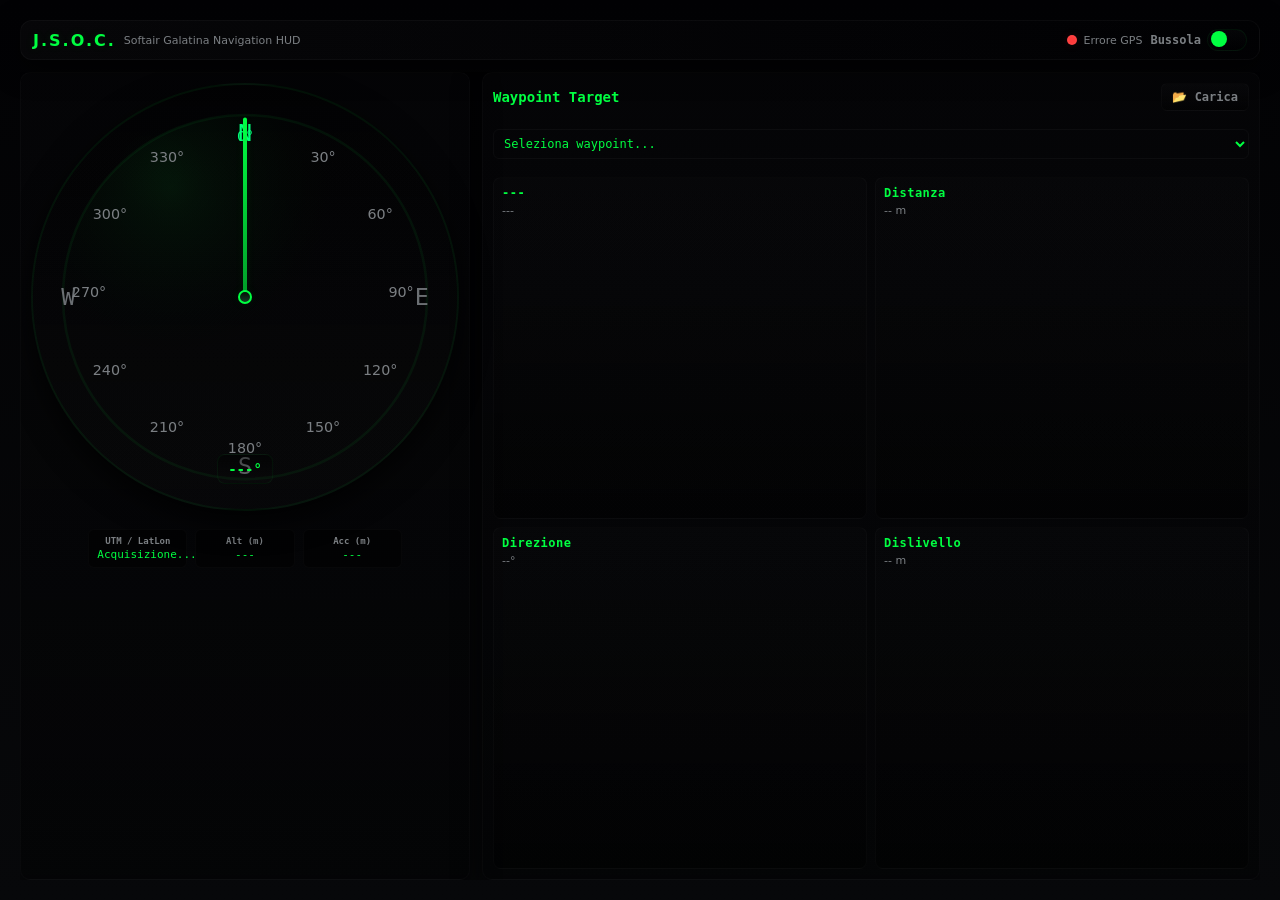
==== commit 3a5cef17: "Add files via upload" ====
--- a/index.html
+++ b/index.html
@@ -17,7 +17,7 @@
     --mono: ui-monospace, SFMono-Regular, Menlo, Monaco, "Roboto Mono", monospace;
     --sans: Inter, system-ui, -apple-system, "Segoe UI", Roboto, "Helvetica Neue", Arial;
     --shadow: 0 8px 28px rgba(0,0,0,0.7);
-    --app-padding: min(6vw, 36px); /* more margin as requested */
+    --app-padding: min(4vw, 20px);
   }
 
   /* base */
@@ -26,85 +26,106 @@
   *{box-sizing:border-box}
 
   /* app container */
-  .app{height:calc(100vh - (var(--app-padding) * 2));display:flex;flex-direction:column;gap:14px;align-items:stretch;}
+  .app{height:100%;display:flex;flex-direction:column;gap:12px;}
 
   /* header */
-  .header{display:flex;align-items:center;justify-content:space-between;padding:10px 14px;background:linear-gradient(90deg, rgba(255,255,255,0.02), rgba(0,0,0,0.06));border-radius:14px;border:1px solid rgba(255,255,255,0.03);box-shadow:var(--shadow);}
-  .brand{display:flex;align-items:center;gap:12px}
-  .logo{font-weight:900;letter-spacing:3px;font-size:20px;color:var(--neon);text-shadow:0 0 10px rgba(0,255,65,0.1)}
-  .subtitle{font-size:12px;color:var(--muted)}
-  .gps-status{display:flex;align-items:center;gap:8px;font-size:13px;color:var(--muted)}
-  .dot{width:12px;height:12px;border-radius:50%;background:#222;border:2px solid rgba(255,255,255,0.03)}
+  .header{display:flex;align-items:center;justify-content:space-between;padding:8px 12px;background:linear-gradient(90deg, rgba(255,255,255,0.02), rgba(0,0,0,0.06));border-radius:12px;border:1px solid rgba(255,255,255,0.03);box-shadow:var(--shadow);flex-shrink:0;}
+  .brand{display:flex;align-items:center;gap:8px}
+  .logo{font-weight:900;letter-spacing:2px;font-size:16px;color:var(--neon);text-shadow:0 0 10px rgba(0,255,65,0.1)}
+  .subtitle{font-size:11px;color:var(--muted)}
+  .gps-status{display:flex;align-items:center;gap:6px;font-size:12px;color:var(--muted)}
+  .dot{width:10px;height:10px;border-radius:50%;background:#222;border:2px solid rgba(255,255,255,0.03)}
   .dot.ok{background:var(--neon);box-shadow:0 0 12px rgba(0,255,65,0.12)}
   .dot.warn{background:var(--danger);box-shadow:0 0 10px rgba(255,59,59,0.12)}
 
   /* top-right controls cluster */
   .top-controls{display:flex;align-items:center;gap:8px}
   /* switch style compass toggle */
-  .switch{position:relative;display:inline-block;width:44px;height:24px}
+  .switch{position:relative;display:inline-block;width:40px;height:22px}
   .switch input{opacity:0;width:0;height:0}
   .slider{position:absolute;cursor:pointer;top:0;left:0;right:0;bottom:0;background:linear-gradient(180deg, rgba(255,255,255,0.02), rgba(0,0,0,0.22));transition:.2s;border-radius:999px;border:1px solid rgba(0,255,65,0.06)}
-  .slider:before{position:absolute;content:"";height:18px;width:18px;left:3px;bottom:2px;background:var(--neon);transition:.2s;border-radius:50%}
-  input:checked + .slider:before{transform:translateX(20px);background:var(--neon)}
-  .compass-toggle{display:flex;align-items:center;gap:8px;font-size:13px;color:var(--muted)}
+  .slider:before{position:absolute;content:"";height:16px;width:16px;left:3px;bottom:3px;background:var(--neon);transition:.2s;border-radius:50%}
+  input:checked + .slider:before{transform:translateX(18px);background:var(--neon)}
+  .compass-toggle{display:flex;align-items:center;gap:6px;font-size:12px;color:var(--muted)}
 
   /* main layout */
-  .main{flex:1;display:flex;flex-direction:column;gap:14px;overflow:hidden;}
-  .panel{background:linear-gradient(180deg, rgba(255,255,255,0.01), rgba(0,0,0,0.38));border-radius:12px;padding:12px;border:1px solid rgba(255,255,255,0.02);box-shadow:var(--shadow);display:flex;flex-direction:column;gap:12px}
+  .main{flex:1;display:flex;flex-direction:column;gap:12px;overflow:hidden;min-height:0;}
+  .panel{background:linear-gradient(180deg, rgba(255,255,255,0.01), rgba(0,0,0,0.38));border-radius:10px;padding:10px;border:1px solid rgba(255,255,255,0.02);box-shadow:var(--shadow);display:flex;flex-direction:column;gap:10px;flex-shrink:0;}
 
   /* responsive two-column for large screens */
-  .cols{display:flex;flex-direction:column;gap:12px;height:100%;}
-  @media(min-width:960px){
+  .cols{display:flex;flex-direction:column;gap:12px;height:100%;flex:1;min-height:0;}
+  
+  @media (orientation: landscape) {
     .cols{flex-direction:row}
-    .left{flex:0 0 420px}
-    .right{flex:1;display:flex;flex-direction:column;gap:12px}
+    .left{flex:0 0 min(50vh, 50vw);min-width:0;}
+    .right{flex:1;display:flex;flex-direction:column;gap:12px;min-width:0;}
+    .compass-wrap{max-height: min(50vh, 50vw);}
+  }
+
+  @media (min-width: 768px) and (orientation: portrait) {
+    .cols{flex-direction:row}
+    .left{flex:0 0 50%;min-width:0;}
+    .right{flex:1;display:flex;flex-direction:column;gap:12px;min-width:0;}
   }
 
   /* compass area */
-  .compass-wrap{width:100%;max-width:100%;aspect-ratio:1;border-radius:999px;display:grid;place-items:center;position:relative;overflow:hidden;border:2px solid rgba(0,255,65,0.06);background:radial-gradient(circle at 30% 20%, rgba(0,255,65,0.02), transparent 10%), linear-gradient(180deg, rgba(0,0,0,0.45), rgba(255,255,255,0.01));box-shadow:0 10px 30px rgba(0,0,0,0.8)}
+  .compass-wrap{width:100%;max-width:100%;aspect-ratio:1;border-radius:999px;display:grid;place-items:center;position:relative;overflow:hidden;border:2px solid rgba(0,255,65,0.06);background:radial-gradient(circle at 30% 20%, rgba(0,255,65,0.02), transparent 10%), linear-gradient(180deg, rgba(0,0,0,0.45), rgba(255,255,255,0.01));box-shadow:0 10px 30px rgba(0,0,0,0.8);flex-shrink:0;}
   .compass-inner{width:92%;height:92%;border-radius:50%;position:relative;display:block}
 
   /* degree marks container (SVG drawn by script) */
   #ticks{position:absolute;inset:0;pointer-events:none;display:block}
 
   /* needles are HTML layers so rotation is easy */
-  .needle-n{position:absolute;left:50%;top:50%;width:6px;height:46%;transform-origin:center bottom;background:linear-gradient(180deg,var(--neon),rgba(0,255,65,0.6));border-radius:6px;box-shadow:0 2px 8px rgba(0,255,65,0.08);transform:translate(-50%,-100%) rotate(0deg);transition:transform 120ms linear}
-  .needle-target{position:absolute;left:50%;top:50%;width:8px;height:40%;transform-origin:center bottom;background:linear-gradient(180deg,var(--danger),rgba(255,59,59,0.6));border-radius:6px;transform:translate(-50%,-100%) rotate(0deg);opacity:0;transition:opacity 160ms}
+  .needle-n{position:absolute;left:50%;top:50%;width:4px;height:46%;transform-origin:center bottom;background:linear-gradient(180deg,var(--neon),rgba(0,255,65,0.6));border-radius:4px;box-shadow:0 2px 8px rgba(0,255,65,0.08);transform:translate(-50%,-100%) rotate(0deg);transition:transform 120ms linear}
+  .needle-target{position:absolute;left:50%;top:50%;width:6px;height:40%;transform-origin:center bottom;background:linear-gradient(180deg,var(--danger),rgba(255,59,59,0.6));border-radius:4px;transform:translate(-50%,-100%) rotate(0deg);opacity:0;transition:opacity 160ms}
   .needle-target.active{opacity:1}
-  .compass-center{position:absolute;left:50%;top:50%;width:18px;height:18px;border-radius:50%;background:linear-gradient(180deg,#031004, #153b26);border:2px solid var(--neon);transform:translate(-50%,-50%);box-shadow:0 0 12px rgba(0,255,65,0.06)}
-  .bearing-box{position:absolute;bottom:10px;left:50%;transform:translateX(-50%);background:linear-gradient(180deg, rgba(0,0,0,0.45), rgba(255,255,255,0.01));padding:8px 12px;border-radius:10px;border:1px solid rgba(0,255,65,0.06);font-family:var(--mono);font-weight:800;color:var(--neon);font-size:18px}
+  .compass-center{position:absolute;left:50%;top:50%;width:14px;height:14px;border-radius:50%;background:linear-gradient(180deg,#031004, #153b26);border:2px solid var(--neon);transform:translate(-50%,-50%);box-shadow:0 0 12px rgba(0,255,65,0.06)}
+  .bearing-box{position:absolute;bottom:8px;left:50%;transform:translateX(-50%);background:linear-gradient(180deg, rgba(0,0,0,0.45), rgba(255,255,255,0.01));padding:6px 10px;border-radius:8px;border:1px solid rgba(0,255,65,0.06);font-family:var(--mono);font-weight:800;color:var(--neon);font-size:14px}
 
   /* info stats */
-  .info-row{display:flex;gap:10px;align-items:center;justify-content:center;flex-wrap:wrap}
-  .stat{background:rgba(0,0,0,0.45);padding:8px 10px;border-radius:8px;border:1px solid rgba(255,255,255,0.02);font-family:var(--mono);font-size:13px;color:var(--neon);min-width:110px;text-align:center}
-  .stat .label{font-size:11px;color:var(--muted);font-weight:700;display:block;margin-bottom:4px}
+  .info-row{display:flex;gap:8px;align-items:center;justify-content:center;flex-wrap:wrap;margin-top:8px;}
+  .stat{background:rgba(0,0,0,0.45);padding:6px 8px;border-radius:6px;border:1px solid rgba(255,255,255,0.02);font-family:var(--mono);font-size:11px;color:var(--neon);min-width:90px;text-align:center;flex:1;}
+  .stat .label{font-size:9px;color:var(--muted);font-weight:700;display:block;margin-bottom:2px;}
 
   /* waypoint grid */
-  .details-grid{display:grid;grid-template-columns:1fr 1fr;gap:10px}
-  .card{background:linear-gradient(180deg, rgba(255,255,255,0.01), rgba(0,0,0,0.36));padding:10px;border-radius:10px;border:1px solid rgba(255,255,255,0.02);display:flex;flex-direction:column;gap:6px}
-  .card h4{margin:0;color:var(--neon);font-family:var(--mono);letter-spacing:1px}
-  .card p{margin:0;color:var(--muted);font-size:13px}
-
-  /* controls grid */
-  .controls-grid{display:grid;grid-template-columns:repeat(4,1fr);gap:10px}
-  .btn{background:linear-gradient(180deg, rgba(255,255,255,0.02), rgba(0,0,0,0.36));padding:10px;border-radius:8px;border:1px solid rgba(255,255,255,0.03);cursor:pointer;display:inline-flex;align-items:center;justify-content:center;gap:8px;color:var(--neon);font-weight:800;font-family:var(--mono)}
+  .details-grid{display:grid;grid-template-columns:1fr 1fr;gap:8px;margin-top:8px;}
+  .card{background:linear-gradient(180deg, rgba(255,255,255,0.01), rgba(0,0,0,0.36));padding:8px;border-radius:8px;border:1px solid rgba(255,255,255,0.02);display:flex;flex-direction:column;gap:4px;}
+  .card h4{margin:0;color:var(--neon);font-family:var(--mono);letter-spacing:0.5px;font-size:12px;}
+  .card p{margin:0;color:var(--muted);font-size:11px;}
+
+  /* buttons */
+  .btn{background:linear-gradient(180deg, rgba(255,255,255,0.02), rgba(0,0,0,0.36));padding:8px 10px;border-radius:6px;border:1px solid rgba(255,255,255,0.03);cursor:pointer;display:inline-flex;align-items:center;justify-content:center;gap:6px;color:var(--neon);font-weight:800;font-family:var(--mono);font-size:12px;}
   .btn.secondary{color:var(--muted);border:1px solid rgba(255,255,255,0.02)}
   .btn:active{transform:translateY(1px)}
 
   /* modal */
-  .modal{position:fixed;inset:0;display:none;align-items:center;justify-content:center;z-index:999}
+  .modal{position:fixed;inset:0;display:none;align-items:center;justify-content:center;z-index:999;background:rgba(0,0,0,0.8);padding:20px;}
   .modal.active{display:flex}
-  .modal-card{width:92%;max-width:620px;background:var(--surface);padding:16px;border-radius:12px;border:1px solid rgba(255,255,255,0.03)}
-
-  /* small devices */
-  @media(max-width:420px){
-    .controls-grid{grid-template-columns:repeat(2,1fr)}
-  }
-
-  /* landscape tweaks */
-  @media (orientation:landscape) and (max-height:560px){
-    .main{flex-direction:row;gap:12px}
-    .left{flex:0 0 380px}
+  .modal-card{width:100%;max-width:500px;background:var(--surface);padding:16px;border-radius:12px;border:1px solid rgba(255,255,255,0.03);max-height:80vh;overflow-y:auto;}
+
+  /* iPhone specific fixes */
+  @supports (-webkit-touch-callout: none) {
+    .app{height: -webkit-fill-available;}
+    body{padding:10px;}
+  }
+
+  /* Small phone fixes */
+  @media (max-width: 350px) {
+    .header{flex-wrap:wrap;gap:8px;}
+    .top-controls{justify-content:flex-end;flex:1;}
+    .brand{flex:1;}
+    .stat{min-width:70px;font-size:10px;}
+    .stat .label{font-size:8px;}
+  }
+
+  /* Landscape phone fixes */
+  @media (orientation: landscape) and (max-height: 500px) {
+    .app{gap:8px;}
+    .header{padding:6px 10px;}
+    .main{gap:8px;}
+    .panel{padding:8px;gap:8px;}
+    .compass-wrap{max-height: min(40vh, 40vw);}
+    .info-row{margin-top:4px;}
   }
 </style>
 </head>
@@ -135,8 +156,8 @@
 
     <main class="main">
       <div class="cols">
-        <div class="left panel left">
-          <div style="display:flex;flex-direction:column;align-items:center;gap:12px;width:100%">
+        <div class="left panel">
+          <div style="display:flex;flex-direction:column;align-items:center;gap:10px;width:100%;flex:1;min-height:0;">
             <div class="compass-wrap" id="compassWrap" role="img" aria-label="Bussola digitale">
               <div class="compass-inner" id="compassInner">
                 <!-- SVG dial for markings (script will fill) -->
@@ -176,17 +197,17 @@
         </div>
 
         <div class="right">
-          <section class="panel">
-            <div style="display:flex;justify-content:space-between;align-items:center">
-              <h3 style="margin:0;color:var(--neon);font-family:var(--mono)">Waypoint Target</h3>
-              <button class="btn secondary" id="openLoad" style="padding:8px 10px;border-radius:8px;font-size:14px">📂 Carica</button>
+          <section class="panel" style="flex:1;min-height:0;display:flex;flex-direction:column;">
+            <div style="display:flex;justify-content:space-between;align-items:center;flex-shrink:0;">
+              <h3 style="margin:0;color:var(--neon);font-family:var(--mono);font-size:14px;">Waypoint Target</h3>
+              <button class="btn secondary" id="openLoad" style="padding:6px 10px;font-size:12px;">📂 Carica</button>
             </div>
 
-            <div style="display:flex;gap:8px;align-items:center">
-              <select id="waypointSelect" style="flex:1;padding:8px;border-radius:8px;background:transparent;border:1px solid rgba(255,255,255,0.03);color:var(--neon);font-family:var(--mono)"><option value="">Seleziona waypoint...</option></select>
+            <div style="display:flex;gap:6px;align-items:center;flex-shrink:0;margin-top:8px;">
+              <select id="waypointSelect" style="flex:1;padding:6px;border-radius:6px;background:transparent;border:1px solid rgba(255,255,255,0.03);color:var(--neon);font-family:var(--mono);font-size:12px;"><option value="">Seleziona waypoint...</option></select>
             </div>
 
-            <div class="details-grid" style="margin-top:10px">
+            <div class="details-grid" style="flex:1;min-height:0;overflow:hidden;">
               <div class="card">
                 <h4 id="tName">---</h4>
                 <p id="tCoords">---</p>
@@ -212,29 +233,29 @@
     <!-- modal -->
     <div class="modal" id="modal">
       <div class="modal-card" role="dialog" aria-modal="true">
-        <div style="display:flex;justify-content:space-between;align-items:center">
-          <div style="font-weight:900;color:var(--neon);font-family:var(--mono)">Carica Waypoints</div>
-          <button class="btn secondary" id="closeModal">Chiudi</button>
+        <div style="display:flex;justify-content:space-between;align-items:center;flex-shrink:0;">
+          <div style="font-weight:900;color:var(--neon);font-family:var(--mono);font-size:14px;">Carica Waypoints</div>
+          <button class="btn secondary" id="closeModal" style="padding:6px 10px;font-size:12px;">Chiudi</button>
         </div>
-        <div style="margin-top:12px">
-          <div style="display:flex;gap:8px;margin-bottom:8px">
-            <button class="tab active" data-tab="file" style="padding:8px 10px;border-radius:8px;background:rgba(255,255,255,0.02);border:1px solid rgba(255,255,255,0.02);color:var(--neon)">File CSV</button>
-            <button class="tab" data-tab="manual" style="padding:8px 10px;border-radius:8px;background:rgba(255,255,255,0.02);border:1px solid rgba(255,255,255,0.02);color:var(--muted)">Manuale</button>
+        <div style="margin-top:12px;flex:1;overflow-y:auto;">
+          <div style="display:flex;gap:6px;margin-bottom:8px;flex-shrink:0;">
+            <button class="tab active" data-tab="file" style="padding:6px 8px;border-radius:6px;background:rgba(255,255,255,0.02);border:1px solid rgba(255,255,255,0.02);color:var(--neon);font-size:12px;">File CSV</button>
+            <button class="tab" data-tab="manual" style="padding:6px 8px;border-radius:6px;background:rgba(255,255,255,0.02);border:1px solid rgba(255,255,255,0.02);color:var(--muted);font-size:12px;">Manuale</button>
           </div>
           <div id="fileTab">
-            <input type="file" id="csvFile" accept=".csv,.txt" />
-            <div style="margin-top:8px;color:var(--muted);font-size:13px">Formato accettato: Nome,lat,lon,alt  oppure Nome,Zone,Easting,Northing,Alt</div>
+            <input type="file" id="csvFile" accept=".csv,.txt" style="width:100%;padding:6px;border-radius:6px;background:transparent;border:1px solid rgba(255,255,255,0.03);color:var(--neon);font-size:12px;" />
+            <div style="margin-top:8px;color:var(--muted);font-size:11px;">Formato accettato: Nome,lat,lon,alt  oppure Nome,Zone,Easting,Northing,Alt</div>
           </div>
-          <div id="manualTab" style="display:none;margin-top:8px">
-            <form id="manualForm" onsubmit="return false" style="display:flex;flex-direction:column;gap:8px">
-              <input id="mName" placeholder="Nome" style="padding:8px;border-radius:8px;background:transparent;border:1px solid rgba(255,255,255,0.03);color:var(--neon)" />
-              <div style="display:flex;gap:8px">
-                <input id="mLat" placeholder="Latitudine" style="flex:1;padding:8px;border-radius:8px;background:transparent;border:1px solid rgba(255,255,255,0.03);color:var(--neon)" />
-                <input id="mLon" placeholder="Longitudine" style="flex:1;padding:8px;border-radius:8px;background:transparent;border:1px solid rgba(255,255,255,0.03);color:var(--neon)" />
+          <div id="manualTab" style="display:none;margin-top:8px;">
+            <form id="manualForm" onsubmit="return false" style="display:flex;flex-direction:column;gap:6px;">
+              <input id="mName" placeholder="Nome" style="padding:6px;border-radius:6px;background:transparent;border:1px solid rgba(255,255,255,0.03);color:var(--neon);font-size:12px;" />
+              <div style="display:flex;gap:6px;">
+                <input id="mLat" placeholder="Latitudine" style="flex:1;padding:6px;border-radius:6px;background:transparent;border:1px solid rgba(255,255,255,0.03);color:var(--neon);font-size:12px;" />
+                <input id="mLon" placeholder="Longitudine" style="flex:1;padding:6px;border-radius:6px;background:transparent;border:1px solid rgba(255,255,255,0.03);color:var(--neon);font-size:12px;" />
               </div>
-              <input id="mAlt" placeholder="Altitudine (m)" style="padding:8px;border-radius:8px;background:transparent;border:1px solid rgba(255,255,255,0.03);color:var(--neon)" />
-              <div style="display:flex;gap:8px">
-                <button class="btn" id="addManual">Aggiungi waypoint</button>
+              <input id="mAlt" placeholder="Altitudine (m)" style="padding:6px;border-radius:6px;background:transparent;border:1px solid rgba(255,255,255,0.03);color:var(--neon);font-size:12px;" />
+              <div style="display:flex;gap:6px;">
+                <button class="btn" id="addManual" style="padding:6px 10px;font-size:12px;">Aggiungi waypoint</button>
               </div>
             </form>
           </div>
@@ -245,13 +266,7 @@
 
 <script>
 /* Final J.S.O.C. - Compass + GPS + Waypoints single-file
-   Fixes included:
-   - Switch style compass toggle (replaced button)
-   - Removed controls section, kept only load button in Waypoint Target
-   - Fixed needle rotation pivot (transform-origin: center bottom)
-   - Prevented page scrolling (overflow:hidden)
-   - Horizontal mode layout preserved
-   - Updated subtitle to "Softair Galatina Navigation HUD"
+   Optimized for iPhone both portrait and landscape
 */
 
 (function(){
@@ -287,13 +302,13 @@
   let haveOrientation = ('DeviceOrientationEvent' in window);
   let permissionGranted = false;
   let deviceOrientationListening = false;
-  let rawHeading = null;        // latest raw heading in degrees
-  let smoothHeading = null;     // filtered heading (degrees)
-  let displayHeading = null;    // currently displayed heading (degrees) - used for smooth UI lerp
-  let smoothingAlpha = 0.15;    // EMA alpha (0..1). lower = smoother but more lag. 0.15 is a balanced default.
+  let rawHeading = null;
+  let smoothHeading = null;
+  let displayHeading = null;
+  let smoothingAlpha = 0.15;
   let rafId = null;
 
-  // draw tick marks (SVG & HTML tiny labels)
+  // draw tick marks
   (function drawDial(){
     const svgTicks = document.getElementById('svgTicks');
     if(svgTicks){
@@ -315,27 +330,22 @@
     }
   })();
 
-  // helper: get screen orientation angle (0/90/180/270)
+  // helper: get screen orientation angle
   function getScreenAngle(){
     const so = (screen.orientation && screen.orientation.angle) || screen.mozOrientation || screen.msOrientation;
     if(typeof so === 'number') return so;
-    // fallback to window.orientation (may be undefined)
     const wo = typeof window.orientation === 'number' ? window.orientation : 0;
     return wo || 0;
   }
 
   // robust heading extraction from DeviceOrientation event
   function extractHeading(e){
-    // Prioritize webkitCompassHeading (iOS native heading)
     if(typeof e.webkitCompassHeading === 'number' && !isNaN(e.webkitCompassHeading)){
       return (e.webkitCompassHeading + 360) % 360;
     }
 
-    // If absolute is true and alpha present, use alpha with corrections
     if(typeof e.alpha === 'number' && !isNaN(e.alpha)){
-      // Many implementations: heading = 360 - alpha (to convert device rotation to compass heading)
-      // We'll use 360 - alpha and add screen orientation correction.
-      const screenAngle = getScreenAngle(); // degrees
+      const screenAngle = getScreenAngle();
       const heading = (360 - e.alpha + screenAngle) % 360;
       return (heading + 360) % 360;
     }
@@ -343,7 +353,7 @@
     return null;
   }
 
-  // Circular EMA smoothing for headings (vector-based)
+  // Circular EMA smoothing for headings
   function circularEMA(prev, current, alpha){
     if(prev === null || prev === undefined) return current;
     const toRad = Math.PI/180;
@@ -355,15 +365,14 @@
     return (ang + 360) % 360;
   }
 
-  // compute shortest angular difference (-180..180)
+  // compute shortest angular difference
   function angleDiff(a,b){
     let d = (b - a + 540) % 360 - 180;
     return d;
   }
 
-  // render loop: lerp displayHeading to smoothHeading and update DOM transforms
+  // render loop
   function renderLoop(){
-    // request next frame
     rafId = window.requestAnimationFrame(renderLoop);
 
     if(smoothHeading === null) return;
@@ -371,18 +380,14 @@
     if(displayHeading === null){
       displayHeading = smoothHeading;
     } else {
-      // lerp on circular shortest path
       const diff = angleDiff(displayHeading, smoothHeading);
-      // smooth step factor for UI (interpolate faster than sensor smoothing)
-      const step = 0.25; // 0..1 - higher means display follows closer
+      const step = 0.25;
       displayHeading = (displayHeading + diff * step + 360) % 360;
     }
 
-    // apply transform to north needle. Needle points to NORTH, so rotate by displayHeading
     needleN.style.transform = `translate(-50%,-100%) rotate(${displayHeading}deg)`;
     bearingBox.textContent = `${Math.round(displayHeading)}°`;
 
-    // if target exists, ensure its needle points to target bearing (absolute)
     if(target && currentPos){
       const b = computeBearing(currentPos.coords.latitude, currentPos.coords.longitude, target.lat, target.lon);
       needleTarget.style.transform = `translate(-50%,-100%) rotate(${b}deg)`;
@@ -396,21 +401,18 @@
     const h = extractHeading(e);
     if(h === null) return;
     rawHeading = h;
-    // update smoothHeading via circular EMA
     smoothHeading = circularEMA(smoothHeading, rawHeading, smoothingAlpha);
   }
 
-  // start listening to orientation (must be called after user interaction on iOS)
+  // start listening to orientation
   function startOrientationListening(){
     if(deviceOrientationListening) return true;
     if(!haveOrientation) return false;
 
-    // on iOS we need explicit permission (handled elsewhere), on Android usually allowed
     window.addEventListener('deviceorientationabsolute', handleOrientationEvent, true);
     window.addEventListener('deviceorientation', handleOrientationEvent, true);
     deviceOrientationListening = true;
 
-    // start render loop if not running
     if(!rafId) renderLoop();
     return true;
   }
@@ -426,7 +428,7 @@
     needleTarget.classList.remove('active');
   }
 
-  // handle permission flow for iOS (must be inside a user gesture)
+  // handle permission flow for iOS
   async function requestIOSPermission(){
     if(typeof DeviceOrientationEvent !== 'undefined' && typeof DeviceOrientationEvent.requestPermission === 'function'){
       try{
@@ -446,17 +448,15 @@
         return false;
       }
     } else {
-      // Non iOS - no explicit permission needed
       permissionGranted = true;
       startOrientationListening();
       return true;
     }
   }
 
-  // compass toggle toggles listening (also for Android)
+  // compass toggle
   compassToggle.addEventListener('change', async (e)=>{
     if(e.target.checked){
-      // try to start; if iOS require permission first
       if(typeof DeviceOrientationEvent !== 'undefined' && typeof DeviceOrientationEvent.requestPermission === 'function' && !permissionGranted){
         const ok = await requestIOSPermission();
         if(!ok){
@@ -529,7 +529,7 @@
     tElev.textContent = (elevDiff === null ? '---' : (elevDiff>0? '+' : '') + elevDiff.toFixed(1) + ' m');
   }
 
-  // Waypoint handling (simple)
+  // Waypoint handling
   function refreshWaypointSelect(){
     waypointSelect.innerHTML = '<option value="">Seleziona waypoint...</option>';
     waypoints.forEach((w,i)=>{
@@ -548,7 +548,7 @@
     updateNavigation();
   });
 
-  // modal & CSV parsing basics
+  // modal & CSV parsing
   openLoad.addEventListener('click', ()=>{ modal.classList.add('active'); });
   closeModal.addEventListener('click', ()=>{ modal.classList.remove('active'); });
   document.querySelectorAll('.tab').forEach(t=>{
@@ -573,16 +573,12 @@
     let added = 0;
     lines.forEach(line=>{
       const cols = line.split(',').map(c=>c.trim());
-      // accept name,lat,lon,alt  or name,zone,easting,northing,alt
       if(cols.length >= 3){
         let name, lat, lon, alt;
         if(cols.length >= 4 && isNaN(cols[1]) && !isNaN(cols[2]) && !isNaN(cols[3])){
-          // UTM-like: name,zone,easting,northing,alt
           name = cols[0];
-          // skip UTM conversion for now, just use lat/lon if provided later
           return;
         } else {
-          // lat/lon
           name = cols[0];
           lat = parseFloat(cols[1]);
           lon = parseFloat(cols[2]);
@@ -632,4 +628,4 @@
 })();
 </script>
 </body>
-</html>
+</html>
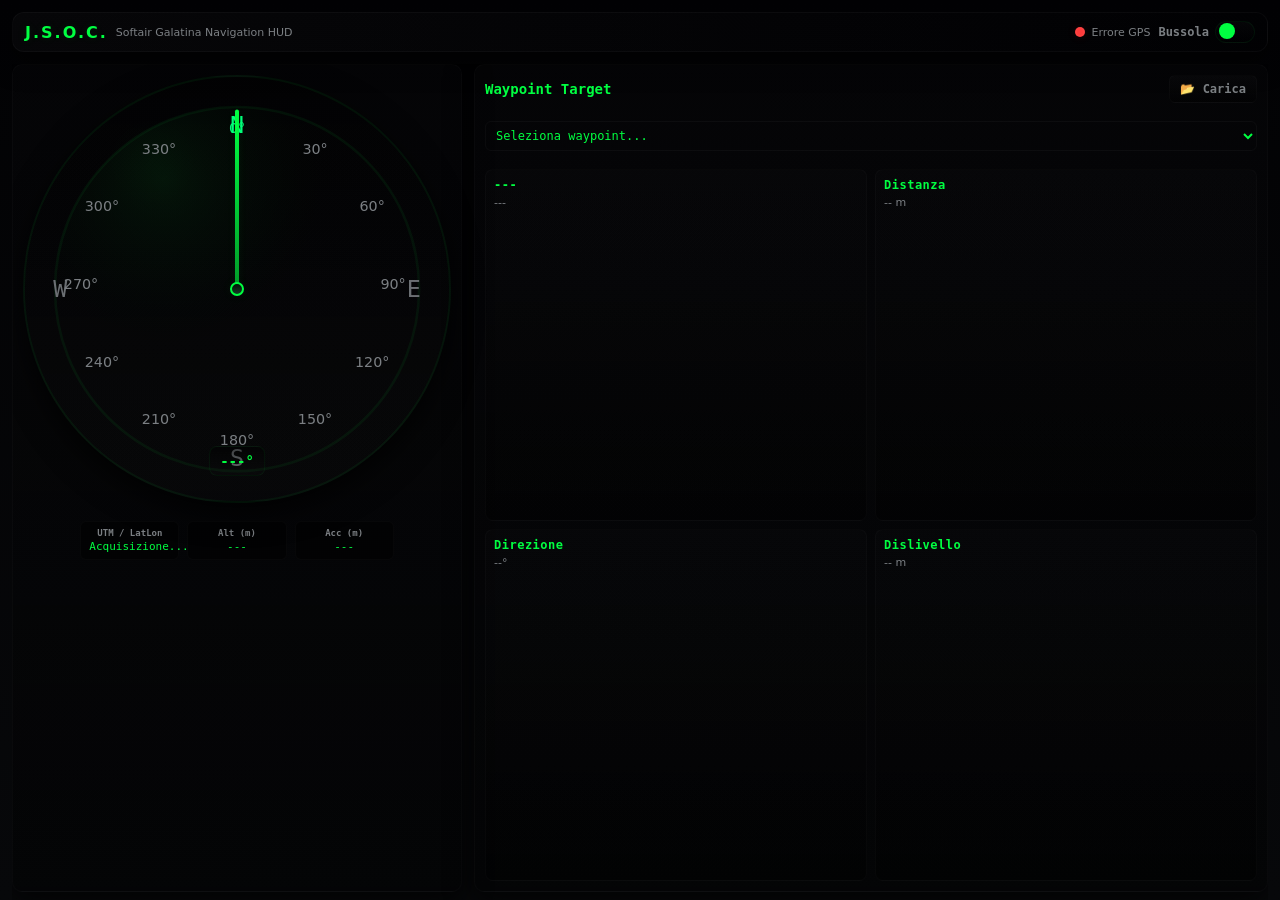
==== commit c8d11243: "Add files via upload" ====
--- a/index.html
+++ b/index.html
@@ -3,6 +3,8 @@
 <head>
 <meta charset="utf-8" />
 <meta name="viewport" content="width=device-width,initial-scale=1,viewport-fit=cover" />
+<meta name="apple-mobile-web-app-capable" content="yes">
+<meta name="apple-mobile-web-app-status-bar-style" content="black-translucent">
 <title>J.S.O.C. Navigation HUD - Final</title>
 <style>
   :root{
@@ -17,115 +19,511 @@
     --mono: ui-monospace, SFMono-Regular, Menlo, Monaco, "Roboto Mono", monospace;
     --sans: Inter, system-ui, -apple-system, "Segoe UI", Roboto, "Helvetica Neue", Arial;
     --shadow: 0 8px 28px rgba(0,0,0,0.7);
-    --app-padding: min(4vw, 20px);
-  }
-
-  /* base */
-  html,body{height:100%;margin:0;background:linear-gradient(180deg,#020204 0%, #07080a 100%);font-family:var(--sans);color:#dfffe0; -webkit-font-smoothing:antialiased; -moz-osx-font-smoothing:grayscale; overflow:hidden;}
-  body{padding:var(--app-padding);box-sizing:border-box;}
+    --safe-area-inset-top: env(safe-area-inset-top);
+    --safe-area-inset-bottom: env(safe-area-inset-bottom);
+  }
+
+  /* base - FIX for iPhone Dynamic Island */
+  html,body{
+    height: 100%;
+    margin: 0;
+    padding: 0;
+    background: linear-gradient(180deg,#020204 0%, #07080a 100%);
+    font-family: var(--sans);
+    color: #dfffe0;
+    -webkit-font-smoothing: antialiased;
+    -moz-osx-font-smoothing: grayscale;
+    overflow: hidden;
+  }
+  
+  body {
+    padding: var(--safe-area-inset-top) 0 var(--safe-area-inset-bottom) 0;
+    box-sizing: border-box;
+  }
+  
   *{box-sizing:border-box}
 
   /* app container */
-  .app{height:100%;display:flex;flex-direction:column;gap:12px;}
-
-  /* header */
-  .header{display:flex;align-items:center;justify-content:space-between;padding:8px 12px;background:linear-gradient(90deg, rgba(255,255,255,0.02), rgba(0,0,0,0.06));border-radius:12px;border:1px solid rgba(255,255,255,0.03);box-shadow:var(--shadow);flex-shrink:0;}
-  .brand{display:flex;align-items:center;gap:8px}
-  .logo{font-weight:900;letter-spacing:2px;font-size:16px;color:var(--neon);text-shadow:0 0 10px rgba(0,255,65,0.1)}
-  .subtitle{font-size:11px;color:var(--muted)}
-  .gps-status{display:flex;align-items:center;gap:6px;font-size:12px;color:var(--muted)}
-  .dot{width:10px;height:10px;border-radius:50%;background:#222;border:2px solid rgba(255,255,255,0.03)}
-  .dot.ok{background:var(--neon);box-shadow:0 0 12px rgba(0,255,65,0.12)}
-  .dot.warn{background:var(--danger);box-shadow:0 0 10px rgba(255,59,59,0.12)}
+  .app{
+    height: 100%;
+    display: flex;
+    flex-direction: column;
+    gap: 12px;
+    padding: 0 12px;
+  }
+
+  /* header - FIXED for Dynamic Island */
+  .header{
+    display: flex;
+    align-items: center;
+    justify-content: space-between;
+    padding: 8px 12px;
+    background: linear-gradient(90deg, rgba(255,255,255,0.02), rgba(0,0,0,0.06));
+    border-radius: 12px;
+    border: 1px solid rgba(255,255,255,0.03);
+    box-shadow: var(--shadow);
+    flex-shrink: 0;
+    margin-top: calc(var(--safe-area-inset-top) + 4px);
+  }
+  
+  .brand{
+    display: flex;
+    align-items: center;
+    gap: 8px
+  }
+  
+  .logo{
+    font-weight: 900;
+    letter-spacing: 2px;
+    font-size: 16px;
+    color: var(--neon);
+    text-shadow: 0 0 10px rgba(0,255,65,0.1)
+  }
+  
+  .subtitle{
+    font-size: 11px;
+    color: var(--muted)
+  }
+  
+  .gps-status{
+    display: flex;
+    align-items: center;
+    gap: 6px;
+    font-size: 12px;
+    color: var(--muted)
+  }
+  
+  .dot{
+    width: 10px;
+    height: 10px;
+    border-radius: 50%;
+    background: #222;
+    border: 2px solid rgba(255,255,255,0.03)
+  }
+  
+  .dot.ok{
+    background: var(--neon);
+    box-shadow: 0 0 12px rgba(0,255,65,0.12)
+  }
+  
+  .dot.warn{
+    background: var(--danger);
+    box-shadow: 0 0 10px rgba(255,59,59,0.12)
+  }
 
   /* top-right controls cluster */
-  .top-controls{display:flex;align-items:center;gap:8px}
+  .top-controls{
+    display: flex;
+    align-items: center;
+    gap: 8px
+  }
+  
   /* switch style compass toggle */
-  .switch{position:relative;display:inline-block;width:40px;height:22px}
-  .switch input{opacity:0;width:0;height:0}
-  .slider{position:absolute;cursor:pointer;top:0;left:0;right:0;bottom:0;background:linear-gradient(180deg, rgba(255,255,255,0.02), rgba(0,0,0,0.22));transition:.2s;border-radius:999px;border:1px solid rgba(0,255,65,0.06)}
-  .slider:before{position:absolute;content:"";height:16px;width:16px;left:3px;bottom:3px;background:var(--neon);transition:.2s;border-radius:50%}
-  input:checked + .slider:before{transform:translateX(18px);background:var(--neon)}
-  .compass-toggle{display:flex;align-items:center;gap:6px;font-size:12px;color:var(--muted)}
+  .switch{
+    position: relative;
+    display: inline-block;
+    width: 40px;
+    height: 22px
+  }
+  
+  .switch input{
+    opacity: 0;
+    width: 0;
+    height: 0
+  }
+  
+  .slider{
+    position: absolute;
+    cursor: pointer;
+    top: 0;
+    left: 0;
+    right: 0;
+    bottom: 0;
+    background: linear-gradient(180deg, rgba(255,255,255,0.02), rgba(0,0,0,0.22));
+    transition: .2s;
+    border-radius: 999px;
+    border: 1px solid rgba(0,255,65,0.06)
+  }
+  
+  .slider:before{
+    position: absolute;
+    content: "";
+    height: 16px;
+    width: 16px;
+    left: 3px;
+    bottom: 3px;
+    background: var(--neon);
+    transition: .2s;
+    border-radius: 50%
+  }
+  
+  input:checked + .slider:before{
+    transform: translateX(18px);
+    background: var(--neon)
+  }
+  
+  .compass-toggle{
+    display: flex;
+    align-items: center;
+    gap: 6px;
+    font-size: 12px;
+    color: var(--muted)
+  }
 
   /* main layout */
-  .main{flex:1;display:flex;flex-direction:column;gap:12px;overflow:hidden;min-height:0;}
-  .panel{background:linear-gradient(180deg, rgba(255,255,255,0.01), rgba(0,0,0,0.38));border-radius:10px;padding:10px;border:1px solid rgba(255,255,255,0.02);box-shadow:var(--shadow);display:flex;flex-direction:column;gap:10px;flex-shrink:0;}
+  .main{
+    flex: 1;
+    display: flex;
+    flex-direction: column;
+    gap: 12px;
+    overflow: hidden;
+    min-height: 0;
+    padding-bottom: calc(var(--safe-area-inset-bottom) + 8px);
+  }
+  
+  .panel{
+    background: linear-gradient(180deg, rgba(255,255,255,0.01), rgba(0,0,0,0.38));
+    border-radius: 10px;
+    padding: 10px;
+    border: 1px solid rgba(255,255,255,0.02);
+    box-shadow: var(--shadow);
+    display: flex;
+    flex-direction: column;
+    gap: 10px;
+    flex-shrink: 0;
+  }
 
   /* responsive two-column for large screens */
-  .cols{display:flex;flex-direction:column;gap:12px;height:100%;flex:1;min-height:0;}
+  .cols{
+    display: flex;
+    flex-direction: column;
+    gap: 12px;
+    height: 100%;
+    flex: 1;
+    min-height: 0;
+  }
   
   @media (orientation: landscape) {
-    .cols{flex-direction:row}
-    .left{flex:0 0 min(50vh, 50vw);min-width:0;}
-    .right{flex:1;display:flex;flex-direction:column;gap:12px;min-width:0;}
-    .compass-wrap{max-height: min(50vh, 50vw);}
+    .cols{
+      flex-direction: row
+    }
+    .left{
+      flex: 0 0 min(50vh, 50vw);
+      min-width: 0;
+    }
+    .right{
+      flex: 1;
+      display: flex;
+      flex-direction: column;
+      gap: 12px;
+      min-width: 0;
+    }
+    .compass-wrap{
+      max-height: min(50vh, 50vw);
+    }
   }
 
   @media (min-width: 768px) and (orientation: portrait) {
-    .cols{flex-direction:row}
-    .left{flex:0 0 50%;min-width:0;}
-    .right{flex:1;display:flex;flex-direction:column;gap:12px;min-width:0;}
+    .cols{
+      flex-direction: row
+    }
+    .left{
+      flex: 0 0 50%;
+      min-width: 0;
+    }
+    .right{
+      flex: 1;
+      display: flex;
+      flex-direction: column;
+      gap: 12px;
+      min-width: 0;
+    }
   }
 
   /* compass area */
-  .compass-wrap{width:100%;max-width:100%;aspect-ratio:1;border-radius:999px;display:grid;place-items:center;position:relative;overflow:hidden;border:2px solid rgba(0,255,65,0.06);background:radial-gradient(circle at 30% 20%, rgba(0,255,65,0.02), transparent 10%), linear-gradient(180deg, rgba(0,0,0,0.45), rgba(255,255,255,0.01));box-shadow:0 10px 30px rgba(0,0,0,0.8);flex-shrink:0;}
-  .compass-inner{width:92%;height:92%;border-radius:50%;position:relative;display:block}
+  .compass-wrap{
+    width: 100%;
+    max-width: 100%;
+    aspect-ratio: 1;
+    border-radius: 999px;
+    display: grid;
+    place-items: center;
+    position: relative;
+    overflow: hidden;
+    border: 2px solid rgba(0,255,65,0.06);
+    background: radial-gradient(circle at 30% 20%, rgba(0,255,65,0.02), transparent 10%), linear-gradient(180deg, rgba(0,0,0,0.45), rgba(255,255,255,0.01));
+    box-shadow: 0 10px 30px rgba(0,0,0,0.8);
+    flex-shrink: 0;
+  }
+  
+  .compass-inner{
+    width: 92%;
+    height: 92%;
+    border-radius: 50%;
+    position: relative;
+    display: block
+  }
 
   /* degree marks container (SVG drawn by script) */
-  #ticks{position:absolute;inset:0;pointer-events:none;display:block}
+  #ticks{
+    position: absolute;
+    inset: 0;
+    pointer-events: none;
+    display: block
+  }
 
   /* needles are HTML layers so rotation is easy */
-  .needle-n{position:absolute;left:50%;top:50%;width:4px;height:46%;transform-origin:center bottom;background:linear-gradient(180deg,var(--neon),rgba(0,255,65,0.6));border-radius:4px;box-shadow:0 2px 8px rgba(0,255,65,0.08);transform:translate(-50%,-100%) rotate(0deg);transition:transform 120ms linear}
-  .needle-target{position:absolute;left:50%;top:50%;width:6px;height:40%;transform-origin:center bottom;background:linear-gradient(180deg,var(--danger),rgba(255,59,59,0.6));border-radius:4px;transform:translate(-50%,-100%) rotate(0deg);opacity:0;transition:opacity 160ms}
-  .needle-target.active{opacity:1}
-  .compass-center{position:absolute;left:50%;top:50%;width:14px;height:14px;border-radius:50%;background:linear-gradient(180deg,#031004, #153b26);border:2px solid var(--neon);transform:translate(-50%,-50%);box-shadow:0 0 12px rgba(0,255,65,0.06)}
-  .bearing-box{position:absolute;bottom:8px;left:50%;transform:translateX(-50%);background:linear-gradient(180deg, rgba(0,0,0,0.45), rgba(255,255,255,0.01));padding:6px 10px;border-radius:8px;border:1px solid rgba(0,255,65,0.06);font-family:var(--mono);font-weight:800;color:var(--neon);font-size:14px}
+  .needle-n{
+    position: absolute;
+    left: 50%;
+    top: 50%;
+    width: 4px;
+    height: 46%;
+    transform-origin: center bottom;
+    background: linear-gradient(180deg,var(--neon),rgba(0,255,65,0.6));
+    border-radius: 4px;
+    box-shadow: 0 2px 8px rgba(0,255,65,0.08);
+    transform: translate(-50%,-100%) rotate(0deg);
+    transition: transform 120ms linear
+  }
+  
+  .needle-target{
+    position: absolute;
+    left: 50%;
+    top: 50%;
+    width: 6px;
+    height: 40%;
+    transform-origin: center bottom;
+    background: linear-gradient(180deg,var(--danger),rgba(255,59,59,0.6));
+    border-radius: 4px;
+    transform: translate(-50%,-100%) rotate(0deg);
+    opacity: 0;
+    transition: opacity 160ms
+  }
+  
+  .needle-target.active{
+    opacity: 1
+  }
+  
+  .compass-center{
+    position: absolute;
+    left: 50%;
+    top: 50%;
+    width: 14px;
+    height: 14px;
+    border-radius: 50%;
+    background: linear-gradient(180deg,#031004, #153b26);
+    border: 2px solid var(--neon);
+    transform: translate(-50%,-50%);
+    box-shadow: 0 0 12px rgba(0,255,65,0.06)
+  }
+  
+  .bearing-box{
+    position: absolute;
+    bottom: 8px;
+    left: 50%;
+    transform: translateX(-50%);
+    background: linear-gradient(180deg, rgba(0,0,0,0.45), rgba(255,255,255,0.01));
+    padding: 6px 10px;
+    border-radius: 8px;
+    border: 1px solid rgba(0,255,65,0.06);
+    font-family: var(--mono);
+    font-weight: 800;
+    color: var(--neon);
+    font-size: 14px
+  }
 
   /* info stats */
-  .info-row{display:flex;gap:8px;align-items:center;justify-content:center;flex-wrap:wrap;margin-top:8px;}
-  .stat{background:rgba(0,0,0,0.45);padding:6px 8px;border-radius:6px;border:1px solid rgba(255,255,255,0.02);font-family:var(--mono);font-size:11px;color:var(--neon);min-width:90px;text-align:center;flex:1;}
-  .stat .label{font-size:9px;color:var(--muted);font-weight:700;display:block;margin-bottom:2px;}
+  .info-row{
+    display: flex;
+    gap: 8px;
+    align-items: center;
+    justify-content: center;
+    flex-wrap: wrap;
+    margin-top: 8px;
+  }
+  
+  .stat{
+    background: rgba(0,0,0,0.45);
+    padding: 6px 8px;
+    border-radius: 6px;
+    border: 1px solid rgba(255,255,255,0.02);
+    font-family: var(--mono);
+    font-size: 11px;
+    color: var(--neon);
+    min-width: 90px;
+    text-align: center;
+    flex: 1;
+  }
+  
+  .stat .label{
+    font-size: 9px;
+    color: var(--muted);
+    font-weight: 700;
+    display: block;
+    margin-bottom: 2px;
+  }
 
   /* waypoint grid */
-  .details-grid{display:grid;grid-template-columns:1fr 1fr;gap:8px;margin-top:8px;}
-  .card{background:linear-gradient(180deg, rgba(255,255,255,0.01), rgba(0,0,0,0.36));padding:8px;border-radius:8px;border:1px solid rgba(255,255,255,0.02);display:flex;flex-direction:column;gap:4px;}
-  .card h4{margin:0;color:var(--neon);font-family:var(--mono);letter-spacing:0.5px;font-size:12px;}
-  .card p{margin:0;color:var(--muted);font-size:11px;}
+  .details-grid{
+    display: grid;
+    grid-template-columns: 1fr 1fr;
+    gap: 8px;
+    margin-top: 8px;
+  }
+  
+  .card{
+    background: linear-gradient(180deg, rgba(255,255,255,0.01), rgba(0,0,0,0.36));
+    padding: 8px;
+    border-radius: 8px;
+    border: 1px solid rgba(255,255,255,0.02);
+    display: flex;
+    flex-direction: column;
+    gap: 4px;
+  }
+  
+  .card h4{
+    margin: 0;
+    color: var(--neon);
+    font-family: var(--mono);
+    letter-spacing: 0.5px;
+    font-size: 12px;
+  }
+  
+  .card p{
+    margin: 0;
+    color: var(--muted);
+    font-size: 11px;
+  }
 
   /* buttons */
-  .btn{background:linear-gradient(180deg, rgba(255,255,255,0.02), rgba(0,0,0,0.36));padding:8px 10px;border-radius:6px;border:1px solid rgba(255,255,255,0.03);cursor:pointer;display:inline-flex;align-items:center;justify-content:center;gap:6px;color:var(--neon);font-weight:800;font-family:var(--mono);font-size:12px;}
-  .btn.secondary{color:var(--muted);border:1px solid rgba(255,255,255,0.02)}
-  .btn:active{transform:translateY(1px)}
+  .btn{
+    background: linear-gradient(180deg, rgba(255,255,255,0.02), rgba(0,0,0,0.36));
+    padding: 8px 10px;
+    border-radius: 6px;
+    border: 1px solid rgba(255,255,255,0.03);
+    cursor: pointer;
+    display: inline-flex;
+    align-items: center;
+    justify-content: center;
+    gap: 6px;
+    color: var(--neon);
+    font-weight: 800;
+    font-family: var(--mono);
+    font-size: 12px;
+  }
+  
+  .btn.secondary{
+    color: var(--muted);
+    border: 1px solid rgba(255,255,255,0.02)
+  }
+  
+  .btn:active{
+    transform: translateY(1px)
+  }
 
   /* modal */
-  .modal{position:fixed;inset:0;display:none;align-items:center;justify-content:center;z-index:999;background:rgba(0,0,0,0.8);padding:20px;}
-  .modal.active{display:flex}
-  .modal-card{width:100%;max-width:500px;background:var(--surface);padding:16px;border-radius:12px;border:1px solid rgba(255,255,255,0.03);max-height:80vh;overflow-y:auto;}
+  .modal{
+    position: fixed;
+    inset: 0;
+    display: none;
+    align-items: center;
+    justify-content: center;
+    z-index: 999;
+    background: rgba(0,0,0,0.8);
+    padding: 20px;
+  }
+  
+  .modal.active{
+    display: flex
+  }
+  
+  .modal-card{
+    width: 100%;
+    max-width: 500px;
+    background: var(--surface);
+    padding: 16px;
+    border-radius: 12px;
+    border: 1px solid rgba(255,255,255,0.03);
+    max-height: 80vh;
+    overflow-y: auto;
+  }
 
   /* iPhone specific fixes */
   @supports (-webkit-touch-callout: none) {
-    .app{height: -webkit-fill-available;}
-    body{padding:10px;}
+    .app{
+      height: -webkit-fill-available;
+    }
+  }
+
+  /* Dynamic Island specific fixes */
+  @supports (padding: max(0px)) {
+    .header {
+      margin-top: max(12px, var(--safe-area-inset-top));
+    }
+    .main {
+      padding-bottom: max(8px, var(--safe-area-inset-bottom));
+    }
   }
 
   /* Small phone fixes */
   @media (max-width: 350px) {
-    .header{flex-wrap:wrap;gap:8px;}
-    .top-controls{justify-content:flex-end;flex:1;}
-    .brand{flex:1;}
-    .stat{min-width:70px;font-size:10px;}
-    .stat .label{font-size:8px;}
+    .header{
+      flex-wrap: wrap;
+      gap: 8px;
+    }
+    .top-controls{
+      justify-content: flex-end;
+      flex: 1;
+    }
+    .brand{
+      flex: 1;
+    }
+    .stat{
+      min-width: 70px;
+      font-size: 10px;
+    }
+    .stat .label{
+      font-size: 8px;
+    }
   }
 
   /* Landscape phone fixes */
   @media (orientation: landscape) and (max-height: 500px) {
-    .app{gap:8px;}
-    .header{padding:6px 10px;}
-    .main{gap:8px;}
-    .panel{padding:8px;gap:8px;}
-    .compass-wrap{max-height: min(40vh, 40vw);}
-    .info-row{margin-top:4px;}
+    .app{
+      gap: 8px;
+      padding: 0 8px;
+    }
+    .header{
+      padding: 6px 10px;
+      margin-top: max(8px, var(--safe-area-inset-top));
+    }
+    .main{
+      gap: 8px;
+      padding-bottom: max(4px, var(--safe-area-inset-bottom));
+    }
+    .panel{
+      padding: 8px;
+      gap: 8px;
+    }
+    .compass-wrap{
+      max-height: min(40vh, 40vw);
+    }
+    .info-row{
+      margin-top: 4px;
+    }
+  }
+
+  /* Fix for white bar at bottom */
+  body::after {
+    content: '';
+    position: fixed;
+    bottom: 0;
+    left: 0;
+    right: 0;
+    height: var(--safe-area-inset-bottom);
+    background: #020204;
+    z-index: 9999;
   }
 </style>
 </head>
@@ -265,10 +663,7 @@
   </div>
 
 <script>
-/* Final J.S.O.C. - Compass + GPS + Waypoints single-file
-   Optimized for iPhone both portrait and landscape
-*/
-
+// ... (il resto dello JavaScript rimane identico al precedente)
 (function(){
   // DOM refs
   const gpsDot = document.getElementById('gpsDot');
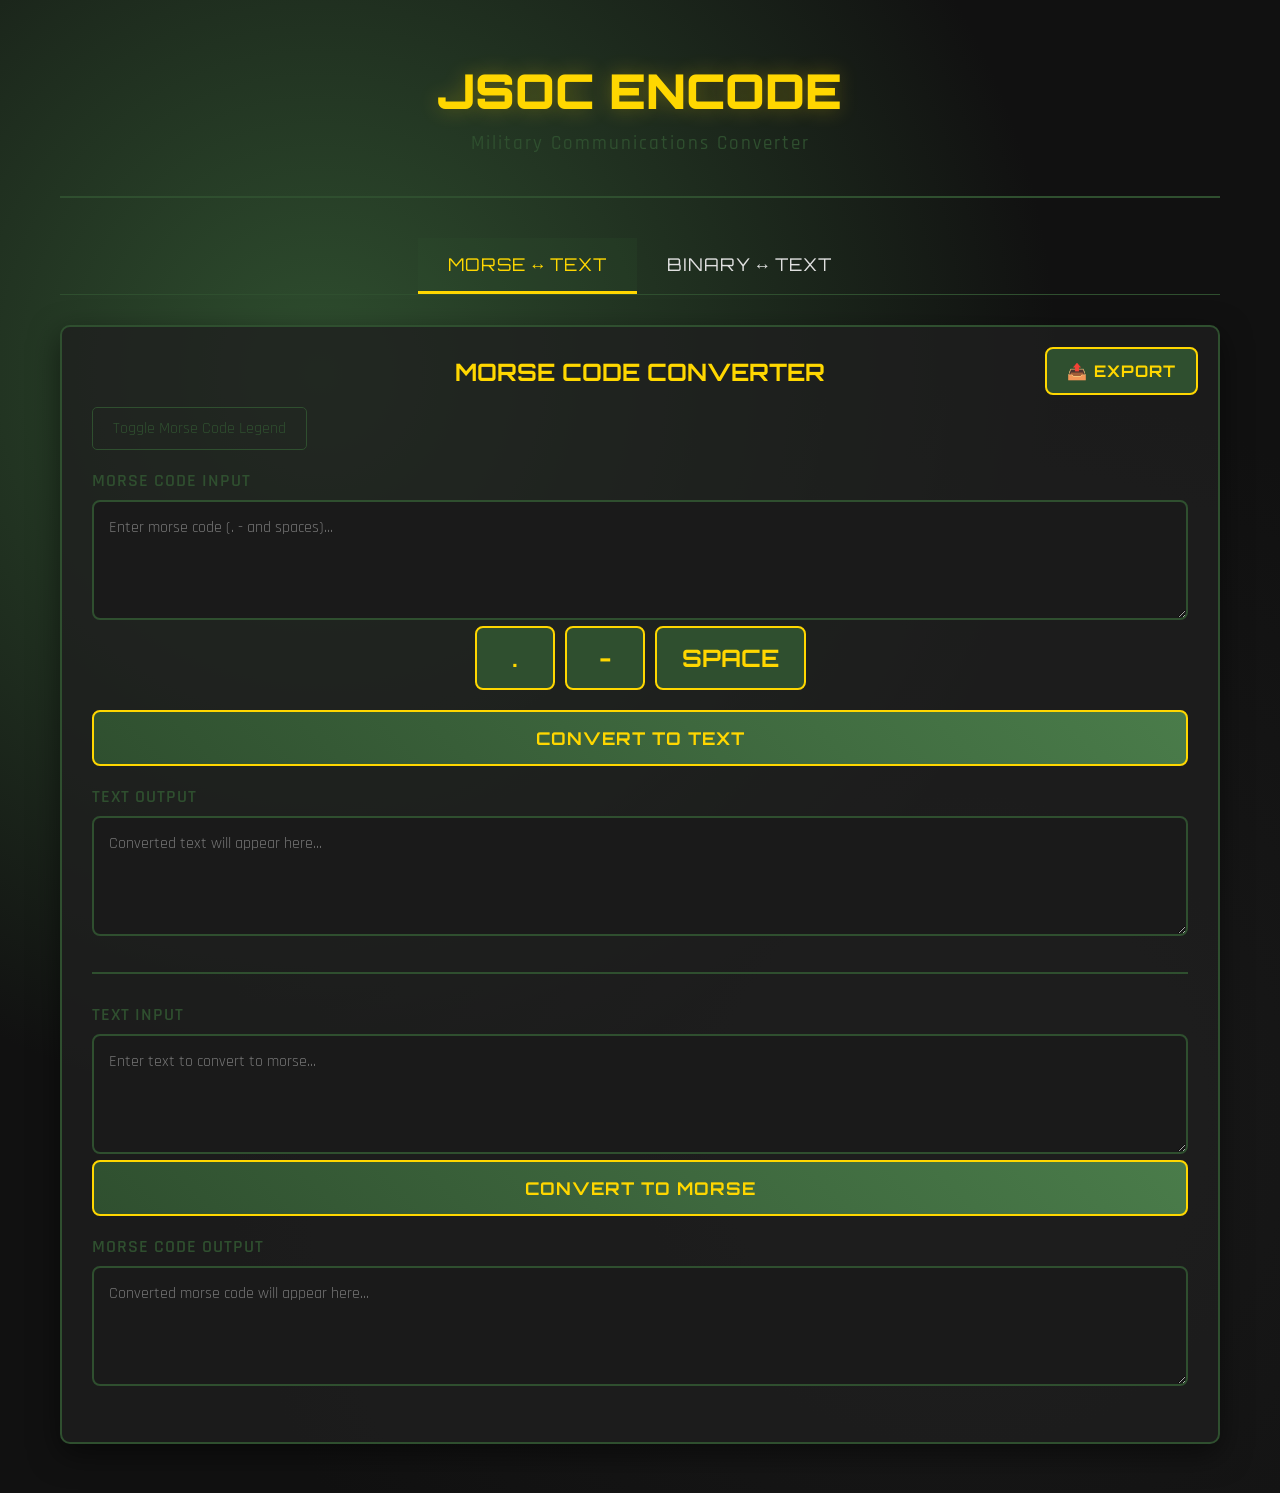
==== commit 1c6130d0: "Rename index_encode.html to index.html" ====
--- a/index.html
+++ b/index.html
@@ -1,1026 +1,1960 @@
 <!DOCTYPE html>
-<html lang="it">
+<html lang="en">
 <head>
-<meta charset="utf-8" />
-<meta name="viewport" content="width=device-width,initial-scale=1,viewport-fit=cover" />
-<meta name="apple-mobile-web-app-capable" content="yes">
-<meta name="apple-mobile-web-app-status-bar-style" content="black-translucent">
-<title>J.S.O.C. Navigation HUD - Final</title>
-<style>
-  :root{
-    --bg:#020204;
-    --surface:#0b0d0f;
-    --neon:#00ff41;
-    --neon-dim:#1a6f32;
-    --danger:#ff3b3b;
-    --muted:#7b7f83;
-    --glass: rgba(255,255,255,0.02);
-    --radius:12px;
-    --mono: ui-monospace, SFMono-Regular, Menlo, Monaco, "Roboto Mono", monospace;
-    --sans: Inter, system-ui, -apple-system, "Segoe UI", Roboto, "Helvetica Neue", Arial;
-    --shadow: 0 8px 28px rgba(0,0,0,0.7);
-    --safe-area-inset-top: env(safe-area-inset-top);
-    --safe-area-inset-bottom: env(safe-area-inset-bottom);
-  }
-
-  /* base - FIX for iPhone Dynamic Island */
-  html,body{
-    height: 100%;
-    margin: 0;
-    padding: 0;
-    background: linear-gradient(180deg,#020204 0%, #07080a 100%);
-    font-family: var(--sans);
-    color: #dfffe0;
-    -webkit-font-smoothing: antialiased;
-    -moz-osx-font-smoothing: grayscale;
-    overflow: hidden;
-  }
-  
-  body {
-    padding: var(--safe-area-inset-top) 0 var(--safe-area-inset-bottom) 0;
-    box-sizing: border-box;
-  }
-  
-  *{box-sizing:border-box}
-
-  /* app container */
-  .app{
-    height: 100%;
-    display: flex;
-    flex-direction: column;
-    gap: 12px;
-    padding: 0 12px;
-  }
-
-  /* header - FIXED for Dynamic Island */
-  .header{
-    display: flex;
-    align-items: center;
-    justify-content: space-between;
-    padding: 8px 12px;
-    background: linear-gradient(90deg, rgba(255,255,255,0.02), rgba(0,0,0,0.06));
-    border-radius: 12px;
-    border: 1px solid rgba(255,255,255,0.03);
-    box-shadow: var(--shadow);
-    flex-shrink: 0;
-    margin-top: calc(var(--safe-area-inset-top) + 4px);
-  }
-  
-  .brand{
-    display: flex;
-    align-items: center;
-    gap: 8px
-  }
-  
-  .logo{
-    font-weight: 900;
-    letter-spacing: 2px;
-    font-size: 16px;
-    color: var(--neon);
-    text-shadow: 0 0 10px rgba(0,255,65,0.1)
-  }
-  
-  .subtitle{
-    font-size: 11px;
-    color: var(--muted)
-  }
-  
-  .gps-status{
-    display: flex;
-    align-items: center;
-    gap: 6px;
-    font-size: 12px;
-    color: var(--muted)
-  }
-  
-  .dot{
-    width: 10px;
-    height: 10px;
-    border-radius: 50%;
-    background: #222;
-    border: 2px solid rgba(255,255,255,0.03)
-  }
-  
-  .dot.ok{
-    background: var(--neon);
-    box-shadow: 0 0 12px rgba(0,255,65,0.12)
-  }
-  
-  .dot.warn{
-    background: var(--danger);
-    box-shadow: 0 0 10px rgba(255,59,59,0.12)
-  }
-
-  /* top-right controls cluster */
-  .top-controls{
-    display: flex;
-    align-items: center;
-    gap: 8px
-  }
-  
-  /* switch style compass toggle */
-  .switch{
-    position: relative;
-    display: inline-block;
-    width: 40px;
-    height: 22px
-  }
-  
-  .switch input{
-    opacity: 0;
-    width: 0;
-    height: 0
-  }
-  
-  .slider{
-    position: absolute;
-    cursor: pointer;
-    top: 0;
-    left: 0;
-    right: 0;
-    bottom: 0;
-    background: linear-gradient(180deg, rgba(255,255,255,0.02), rgba(0,0,0,0.22));
-    transition: .2s;
-    border-radius: 999px;
-    border: 1px solid rgba(0,255,65,0.06)
-  }
-  
-  .slider:before{
-    position: absolute;
-    content: "";
-    height: 16px;
-    width: 16px;
-    left: 3px;
-    bottom: 3px;
-    background: var(--neon);
-    transition: .2s;
-    border-radius: 50%
-  }
-  
-  input:checked + .slider:before{
-    transform: translateX(18px);
-    background: var(--neon)
-  }
-  
-  .compass-toggle{
-    display: flex;
-    align-items: center;
-    gap: 6px;
-    font-size: 12px;
-    color: var(--muted)
-  }
-
-  /* main layout */
-  .main{
-    flex: 1;
-    display: flex;
-    flex-direction: column;
-    gap: 12px;
-    overflow: hidden;
-    min-height: 0;
-    padding-bottom: calc(var(--safe-area-inset-bottom) + 8px);
-  }
-  
-  .panel{
-    background: linear-gradient(180deg, rgba(255,255,255,0.01), rgba(0,0,0,0.38));
-    border-radius: 10px;
-    padding: 10px;
-    border: 1px solid rgba(255,255,255,0.02);
-    box-shadow: var(--shadow);
-    display: flex;
-    flex-direction: column;
-    gap: 10px;
-    flex-shrink: 0;
-  }
-
-  /* responsive two-column for large screens */
-  .cols{
-    display: flex;
-    flex-direction: column;
-    gap: 12px;
-    height: 100%;
-    flex: 1;
-    min-height: 0;
-  }
-  
-  @media (orientation: landscape) {
-    .cols{
-      flex-direction: row
-    }
-    .left{
-      flex: 0 0 min(50vh, 50vw);
-      min-width: 0;
-    }
-    .right{
-      flex: 1;
-      display: flex;
-      flex-direction: column;
-      gap: 12px;
-      min-width: 0;
-    }
-    .compass-wrap{
-      max-height: min(50vh, 50vw);
-    }
-  }
-
-  @media (min-width: 768px) and (orientation: portrait) {
-    .cols{
-      flex-direction: row
-    }
-    .left{
-      flex: 0 0 50%;
-      min-width: 0;
-    }
-    .right{
-      flex: 1;
-      display: flex;
-      flex-direction: column;
-      gap: 12px;
-      min-width: 0;
-    }
-  }
-
-  /* compass area */
-  .compass-wrap{
-    width: 100%;
-    max-width: 100%;
-    aspect-ratio: 1;
-    border-radius: 999px;
-    display: grid;
-    place-items: center;
-    position: relative;
-    overflow: hidden;
-    border: 2px solid rgba(0,255,65,0.06);
-    background: radial-gradient(circle at 30% 20%, rgba(0,255,65,0.02), transparent 10%), linear-gradient(180deg, rgba(0,0,0,0.45), rgba(255,255,255,0.01));
-    box-shadow: 0 10px 30px rgba(0,0,0,0.8);
-    flex-shrink: 0;
-  }
-  
-  .compass-inner{
-    width: 92%;
-    height: 92%;
-    border-radius: 50%;
-    position: relative;
-    display: block
-  }
-
-  /* degree marks container (SVG drawn by script) */
-  #ticks{
-    position: absolute;
-    inset: 0;
-    pointer-events: none;
-    display: block
-  }
-
-  /* needles are HTML layers so rotation is easy */
-  .needle-n{
-    position: absolute;
-    left: 50%;
-    top: 50%;
-    width: 4px;
-    height: 46%;
-    transform-origin: center bottom;
-    background: linear-gradient(180deg,var(--neon),rgba(0,255,65,0.6));
-    border-radius: 4px;
-    box-shadow: 0 2px 8px rgba(0,255,65,0.08);
-    transform: translate(-50%,-100%) rotate(0deg);
-    transition: transform 120ms linear
-  }
-  
-  .needle-target{
-    position: absolute;
-    left: 50%;
-    top: 50%;
-    width: 6px;
-    height: 40%;
-    transform-origin: center bottom;
-    background: linear-gradient(180deg,var(--danger),rgba(255,59,59,0.6));
-    border-radius: 4px;
-    transform: translate(-50%,-100%) rotate(0deg);
-    opacity: 0;
-    transition: opacity 160ms
-  }
-  
-  .needle-target.active{
-    opacity: 1
-  }
-  
-  .compass-center{
-    position: absolute;
-    left: 50%;
-    top: 50%;
-    width: 14px;
-    height: 14px;
-    border-radius: 50%;
-    background: linear-gradient(180deg,#031004, #153b26);
-    border: 2px solid var(--neon);
-    transform: translate(-50%,-50%);
-    box-shadow: 0 0 12px rgba(0,255,65,0.06)
-  }
-  
-  .bearing-box{
-    position: absolute;
-    bottom: 8px;
-    left: 50%;
-    transform: translateX(-50%);
-    background: linear-gradient(180deg, rgba(0,0,0,0.45), rgba(255,255,255,0.01));
-    padding: 6px 10px;
-    border-radius: 8px;
-    border: 1px solid rgba(0,255,65,0.06);
-    font-family: var(--mono);
-    font-weight: 800;
-    color: var(--neon);
-    font-size: 14px
-  }
-
-  /* info stats */
-  .info-row{
-    display: flex;
-    gap: 8px;
-    align-items: center;
-    justify-content: center;
-    flex-wrap: wrap;
-    margin-top: 8px;
-  }
-  
-  .stat{
-    background: rgba(0,0,0,0.45);
-    padding: 6px 8px;
-    border-radius: 6px;
-    border: 1px solid rgba(255,255,255,0.02);
-    font-family: var(--mono);
-    font-size: 11px;
-    color: var(--neon);
-    min-width: 90px;
-    text-align: center;
-    flex: 1;
-  }
-  
-  .stat .label{
-    font-size: 9px;
-    color: var(--muted);
-    font-weight: 700;
-    display: block;
-    margin-bottom: 2px;
-  }
-
-  /* waypoint grid */
-  .details-grid{
-    display: grid;
-    grid-template-columns: 1fr 1fr;
-    gap: 8px;
-    margin-top: 8px;
-  }
-  
-  .card{
-    background: linear-gradient(180deg, rgba(255,255,255,0.01), rgba(0,0,0,0.36));
-    padding: 8px;
-    border-radius: 8px;
-    border: 1px solid rgba(255,255,255,0.02);
-    display: flex;
-    flex-direction: column;
-    gap: 4px;
-  }
-  
-  .card h4{
-    margin: 0;
-    color: var(--neon);
-    font-family: var(--mono);
-    letter-spacing: 0.5px;
-    font-size: 12px;
-  }
-  
-  .card p{
-    margin: 0;
-    color: var(--muted);
-    font-size: 11px;
-  }
-
-  /* buttons */
-  .btn{
-    background: linear-gradient(180deg, rgba(255,255,255,0.02), rgba(0,0,0,0.36));
-    padding: 8px 10px;
-    border-radius: 6px;
-    border: 1px solid rgba(255,255,255,0.03);
-    cursor: pointer;
-    display: inline-flex;
-    align-items: center;
-    justify-content: center;
-    gap: 6px;
-    color: var(--neon);
-    font-weight: 800;
-    font-family: var(--mono);
-    font-size: 12px;
-  }
-  
-  .btn.secondary{
-    color: var(--muted);
-    border: 1px solid rgba(255,255,255,0.02)
-  }
-  
-  .btn:active{
-    transform: translateY(1px)
-  }
-
-  /* modal */
-  .modal{
-    position: fixed;
-    inset: 0;
-    display: none;
-    align-items: center;
-    justify-content: center;
-    z-index: 999;
-    background: rgba(0,0,0,0.8);
-    padding: 20px;
-  }
-  
-  .modal.active{
-    display: flex
-  }
-  
-  .modal-card{
-    width: 100%;
-    max-width: 500px;
-    background: var(--surface);
-    padding: 16px;
-    border-radius: 12px;
-    border: 1px solid rgba(255,255,255,0.03);
-    max-height: 80vh;
-    overflow-y: auto;
-  }
-
-  /* iPhone specific fixes */
-  @supports (-webkit-touch-callout: none) {
-    .app{
-      height: -webkit-fill-available;
-    }
-  }
-
-  /* Dynamic Island specific fixes */
-  @supports (padding: max(0px)) {
-    .header {
-      margin-top: max(12px, var(--safe-area-inset-top));
-    }
-    .main {
-      padding-bottom: max(8px, var(--safe-area-inset-bottom));
-    }
-  }
-
-  /* Small phone fixes */
-  @media (max-width: 350px) {
-    .header{
-      flex-wrap: wrap;
-      gap: 8px;
-    }
-    .top-controls{
-      justify-content: flex-end;
-      flex: 1;
-    }
-    .brand{
-      flex: 1;
-    }
-    .stat{
-      min-width: 70px;
-      font-size: 10px;
-    }
-    .stat .label{
-      font-size: 8px;
-    }
-  }
-
-  /* Landscape phone fixes */
-  @media (orientation: landscape) and (max-height: 500px) {
-    .app{
-      gap: 8px;
-      padding: 0 8px;
-    }
-    .header{
-      padding: 6px 10px;
-      margin-top: max(8px, var(--safe-area-inset-top));
-    }
-    .main{
-      gap: 8px;
-      padding-bottom: max(4px, var(--safe-area-inset-bottom));
-    }
-    .panel{
-      padding: 8px;
-      gap: 8px;
-    }
-    .compass-wrap{
-      max-height: min(40vh, 40vw);
-    }
-    .info-row{
-      margin-top: 4px;
-    }
-  }
-
-  /* Fix for white bar at bottom */
-  body::after {
-    content: '';
-    position: fixed;
-    bottom: 0;
-    left: 0;
-    right: 0;
-    height: var(--safe-area-inset-bottom);
-    background: #020204;
-    z-index: 9999;
-  }
-</style>
+    <meta charset="UTF-8">
+    <meta name="viewport" content="width=device-width, initial-scale=1.0, maximum-scale=1.0, minimum-scale=1.0, user-scalable=no, minimal-ui">
+    <meta name="apple-mobile-web-app-capable" content="yes">
+    <meta name="apple-mobile-web-app-status-bar-style" content="black-fullscreen">
+    <meta name="mobile-web-app-capable" content="yes">
+    <title>JSOC Encode - Morse &amp; Binary Converter</title>
+    <link href="https://fonts.googleapis.com/css2?family=Orbitron:wght@400;700;900&family=Rajdhani:wght@300;400;500;600;700&display=swap" rel="stylesheet">
+    <style>
+        * {
+            margin: 0;
+            padding: 0;
+            box-sizing: border-box;
+            -webkit-touch-callout: none;
+            -webkit-user-select: none;
+            -khtml-user-select: none;
+            -moz-user-select: none;
+            -ms-user-select: none;
+            user-select: none;
+            touch-action: manipulation;
+        }
+
+        /* Allow text selection for textareas */
+        textarea {
+            -webkit-user-select: text;
+            -khtml-user-select: text;
+            -moz-user-select: text;
+            -ms-user-select: text;
+            user-select: text;
+        }
+
+        body {
+            font-family: 'Rajdhani', sans-serif;
+            background: #111;
+            color: #e0e0e0;
+            min-height: 100vh;
+            background-image: 
+                radial-gradient(circle at 25% 25%, #2F4F2F 0%, transparent 50%),
+                radial-gradient(circle at 75% 75%, #1a1a1a 0%, transparent 50%);
+        }
+
+        .container {
+            max-width: 1200px;
+            margin: 0 auto;
+            padding: 20px;
+        }
+
+        .header {
+            text-align: center;
+            padding: 40px 0;
+            border-bottom: 2px solid #2F4F2F;
+            margin-bottom: 40px;
+        }
+
+        .logo {
+            font-family: 'Orbitron', monospace;
+            font-size: 3rem;
+            font-weight: 900;
+            color: #FFD700;
+            text-shadow: 0 0 20px rgba(255, 215, 0, 0.3);
+            margin-bottom: 10px;
+        }
+
+        .subtitle {
+            font-family: 'Rajdhani', sans-serif;
+            font-size: 1.2rem;
+            color: #2F4F2F;
+            font-weight: 500;
+            letter-spacing: 2px;
+        }
+
+        .nav-tabs {
+            display: flex;
+            justify-content: center;
+            margin-bottom: 30px;
+            border-bottom: 1px solid #2F4F2F;
+        }
+
+        .tab-button {
+            background: transparent;
+            border: none;
+            color: #e0e0e0;
+            font-family: 'Orbitron', monospace;
+            font-size: 1.1rem;
+            padding: 15px 30px;
+            cursor: pointer;
+            border-bottom: 3px solid transparent;
+            transition: all 0.3s ease;
+            text-transform: uppercase;
+            letter-spacing: 1px;
+        }
+
+        .tab-button.active {
+            color: #FFD700;
+            border-bottom-color: #FFD700;
+            background: rgba(47, 79, 47, 0.2);
+        }
+
+        .tab-button:hover {
+            color: #FFD700;
+            background: rgba(47, 79, 47, 0.1);
+        }
+
+        .tab-content {
+            display: none;
+        }
+
+        .tab-content.active {
+            display: block;
+        }
+
+        .converter-card {
+            background: rgba(30, 30, 30, 0.8);
+            border: 2px solid #2F4F2F;
+            border-radius: 10px;
+            padding: 30px;
+            margin-bottom: 30px;
+            box-shadow: 0 10px 30px rgba(0, 0, 0, 0.5);
+            position: relative;
+        }
+
+        .card-title {
+            font-family: 'Orbitron', monospace;
+            font-size: 1.5rem;
+            color: #FFD700;
+            margin-bottom: 20px;
+            text-align: center;
+            text-transform: uppercase;
+        }
+
+        .input-group {
+            margin-bottom: 20px;
+        }
+
+        .input-label {
+            font-family: 'Rajdhani', sans-serif;
+            font-size: 1.1rem;
+            color: #2F4F2F;
+            margin-bottom: 8px;
+            display: block;
+            font-weight: 600;
+            text-transform: uppercase;
+            letter-spacing: 1px;
+        }
+
+        .input-textarea {
+            width: 100%;
+            min-height: 120px;
+            background: #1a1a1a;
+            border: 2px solid #2F4F2F;
+            border-radius: 8px;
+            color: #e0e0e0;
+            font-family: 'Rajdhani', sans-serif;
+            font-size: 16px;
+            padding: 15px;
+            resize: vertical;
+            transition: border-color 0.3s ease;
+            touch-action: manipulation;
+            autocomplete: off;
+            inputmode: text;
+            -webkit-appearance: none;
+            -webkit-border-radius: 8px;
+        }
+
+        .input-textarea:focus {
+            outline: none;
+            border-color: #FFD700;
+            box-shadow: 0 0 10px rgba(255, 215, 0, 0.3);
+        }
+
+        .input-textarea.invalid {
+            border-color: #ff4444;
+            box-shadow: 0 0 10px rgba(255, 68, 68, 0.3);
+            animation: shake 0.5s ease-in-out;
+        }
+        
+        @keyframes shake {
+            0%, 100% { transform: translateX(0); }
+            25% { transform: translateX(-5px); }
+            75% { transform: translateX(5px); }
+        }
+
+        .morse-keypad {
+            display: flex;
+            gap: 10px;
+            margin-bottom: 20px;
+            justify-content: center;
+            flex-wrap: wrap;
+        }
+
+        .keypad-btn {
+            background: #2F4F2F;
+            border: 2px solid #FFD700;
+            color: #FFD700;
+            font-family: 'Orbitron', monospace;
+            font-size: 1.5rem;
+            font-weight: bold;
+            padding: 15px 25px;
+            border-radius: 8px;
+            cursor: pointer;
+            transition: all 0.3s ease;
+            min-width: 80px;
+            min-height: 44px;
+            text-align: center;
+            touch-action: manipulation;
+            -webkit-tap-highlight-color: transparent;
+        }
+
+        .keypad-btn:hover {
+            background: #FFD700;
+            color: #111;
+            transform: translateY(-2px);
+            box-shadow: 0 5px 15px rgba(255, 215, 0, 0.3);
+        }
+
+        .keypad-btn:active {
+            transform: translateY(0);
+            background: #FFD700;
+            color: #111;
+        }
+
+        .convert-btn {
+            background: linear-gradient(45deg, #2F4F2F, #4a7c4a);
+            border: 2px solid #FFD700;
+            color: #FFD700;
+            font-family: 'Orbitron', monospace;
+            font-size: 1.1rem;
+            font-weight: bold;
+            padding: 15px 30px;
+            border-radius: 8px;
+            cursor: pointer;
+            transition: all 0.3s ease;
+            width: 100%;
+            text-transform: uppercase;
+            letter-spacing: 1px;
+            min-height: 44px;
+            touch-action: manipulation;
+            -webkit-tap-highlight-color: transparent;
+        }
+
+        .convert-btn:hover {
+            background: linear-gradient(45deg, #4a7c4a, #2F4F2F);
+            transform: translateY(-2px);
+            box-shadow: 0 5px 15px rgba(255, 215, 0, 0.3);
+        }
+
+        .legend-toggle {
+            background: transparent;
+            border: 1px solid #2F4F2F;
+            color: #2F4F2F;
+            font-family: 'Rajdhani', sans-serif;
+            font-size: 1rem;
+            padding: 10px 20px;
+            border-radius: 5px;
+            cursor: pointer;
+            margin-bottom: 20px;
+            transition: all 0.3s ease;
+        }
+
+        .legend-toggle:hover {
+            background: #2F4F2F;
+            color: #FFD700;
+        }
+
+        .morse-legend {
+            display: none;
+            background: rgba(47, 79, 47, 0.1);
+            border: 1px solid #2F4F2F;
+            border-radius: 8px;
+            padding: 20px;
+            margin-bottom: 20px;
+        }
+
+        .morse-legend.show {
+            display: block;
+        }
+
+        .legend-grid {
+            display: grid;
+            grid-template-columns: repeat(auto-fill, minmax(80px, 1fr));
+            gap: 10px;
+        }
+
+        .legend-item {
+            text-align: center;
+            padding: 8px;
+            background: rgba(255, 215, 0, 0.1);
+            border-radius: 4px;
+            font-family: 'Orbitron', monospace;
+        }
+
+        .legend-char {
+            font-weight: bold;
+            color: #FFD700;
+            display: block;
+        }
+
+        .legend-morse {
+            color: #e0e0e0;
+            font-size: 0.9rem;
+        }
+
+        .swap-btn {
+            background: #2F4F2F;
+            border: 2px solid #FFD700;
+            color: #FFD700;
+            font-family: 'Orbitron', monospace;
+            font-size: 1.2rem;
+            padding: 10px;
+            border-radius: 50%;
+            cursor: pointer;
+            transition: all 0.3s ease;
+            width: 50px;
+            height: 50px;
+            margin: 20px auto;
+            display: flex;
+            align-items: center;
+            justify-content: center;
+        }
+
+        .swap-btn:hover {
+            background: #FFD700;
+            color: #111;
+            transform: rotate(180deg);
+        }
+
+        .export-btn {
+            position: absolute;
+            top: 20px;
+            right: 20px;
+            background: #2F4F2F;
+            border: 2px solid #FFD700;
+            color: #FFD700;
+            font-family: 'Orbitron', monospace;
+            font-weight: bold;
+            font-size: 1rem;
+            padding: 12px 20px;
+            border-radius: 8px;
+            cursor: pointer;
+            transition: all 0.3s ease;
+            text-transform: uppercase;
+            letter-spacing: 1px;
+            z-index: 100;
+        }
+
+        .export-btn:hover {
+            background: #FFD700;
+            color: #111;
+            transform: translateY(-2px);
+            box-shadow: 0 5px 15px rgba(255, 215, 0, 0.3);
+        }
+
+        .export-dropdown {
+            position: absolute;
+            top: 60px;
+            right: 0;
+            background: rgba(30, 30, 30, 0.95);
+            border: 2px solid #2F4F2F;
+            border-radius: 8px;
+            min-width: 180px;
+            z-index: 101;
+            display: none;
+            box-shadow: 0 10px 30px rgba(0, 0, 0, 0.7);
+        }
+
+        .export-dropdown.show {
+            display: block;
+        }
+
+        .export-option {
+            padding: 12px 16px;
+            color: #e0e0e0;
+            font-family: 'Rajdhani', sans-serif;
+            font-weight: 500;
+            cursor: pointer;
+            border-bottom: 1px solid #2F4F2F;
+            transition: all 0.3s ease;
+            text-transform: uppercase;
+            letter-spacing: 1px;
+        }
+
+        .export-option:last-child {
+            border-bottom: none;
+        }
+
+        .export-option:hover {
+            background: #2F4F2F;
+            color: #FFD700;
+        }
+
+        .conversion-row {
+            display: flex;
+            align-items: center;
+            gap: 20px;
+            margin-bottom: 20px;
+        }
+
+        .conversion-row .input-group {
+            flex: 1;
+            margin-bottom: 0;
+        }
+
+        /* Mobile fullscreen styles */
+        .fullscreen-prompt {
+            position: fixed;
+            top: 0;
+            left: 0;
+            right: 0;
+            background: linear-gradient(45deg, #2F4F2F, #4a7c4a);
+            color: #FFD700;
+            padding: 10px;
+            text-align: center;
+            font-family: 'Orbitron', monospace;
+            font-weight: bold;
+            z-index: 1000;
+            display: none;
+            animation: slideDown 0.3s ease;
+        }
+        
+        .fullscreen-prompt.show {
+            display: block;
+        }
+        
+        @keyframes slideDown {
+            from { transform: translateY(-100%); }
+            to { transform: translateY(0); }
+        }
+        
+        /* Enhanced mobile viewport */
+        /* Additional mobile styles for binary mode */
+        @media (max-width: 768px) and (orientation: portrait) {
+            .binary .conversion-row {
+                flex-direction: column !important;
+            }
+            
+            .binary .swap-btn {
+                transform: rotate(90deg);
+            }
+        }
+        
+        @media (max-width: 768px) {
+            html {
+                overflow-x: hidden;
+                -webkit-text-size-adjust: 100%;
+            }
+            
+            body {
+                position: fixed;
+                width: 100vw;
+                height: 100vh;
+                overflow-x: hidden;
+                overflow-y: auto;
+                -webkit-overflow-scrolling: touch;
+                /* Prevent bounce scrolling on iOS */
+                overscroll-behavior: none;
+            }
+            
+            /* Hide scrollbars on mobile */
+            body::-webkit-scrollbar {
+                display: none;
+            }
+            
+            /* Force landscape hint */
+            @media (orientation: portrait) {
+                .landscape-hint {
+                    position: fixed;
+                    bottom: 20px;
+                    left: 50%;
+                    transform: translateX(-50%);
+                    background: rgba(47, 79, 47, 0.9);
+                    color: #FFD700;
+                    padding: 10px 20px;
+                    border-radius: 20px;
+                    font-family: 'Orbitron', monospace;
+                    font-size: 0.9rem;
+                    z-index: 999;
+                    animation: pulse 2s infinite;
+                }
+            }
+            
+            @keyframes pulse {
+                0%, 100% { opacity: 0.7; }
+                50% { opacity: 1; }
+            }
+        
+        @media (max-width: 768px) {
+            .logo {
+                font-size: 2rem;
+            }
+            
+            .conversion-row {
+                flex-direction: column;
+            }
+            
+            .morse-keypad {
+                gap: 8px;
+                justify-content: center;
+            }
+            
+            .keypad-btn {
+                padding: 18px 24px;
+                min-width: 60px;
+                min-height: 60px;
+                font-size: 1.4rem;
+                touch-action: manipulation;
+            }
+            
+            .export-btn {
+                position: static;
+                margin: 0 auto 20px auto;
+                display: block;
+                width: fit-content;
+                min-height: 44px;
+                touch-action: manipulation;
+            }
+            
+            .input-textarea {
+                min-height: 150px;
+                font-size: 16px;
+                padding: 20px;
+                -webkit-appearance: none;
+                border-radius: 8px;
+            }
+            
+            .input-textarea:focus {
+                outline: none;
+                border-color: #FFD700;
+                box-shadow: 0 0 10px rgba(255, 215, 0, 0.3);
+                font-size: 16px; /* Prevent zoom on iOS */
+            }
+            
+            .container {
+                padding: 10px;
+                overflow-x: hidden;
+            }
+            
+            /* Ensure binary tab content is visible */
+            .tab-content {
+                min-height: calc(100vh - 200px);
+            }
+            
+            .tab-content.active {
+                animation: fadeIn 0.3s ease;
+            }
+            
+            @keyframes fadeIn {
+                from { opacity: 0; transform: translateY(10px); }
+                to { opacity: 1; transform: translateY(0); }
+            }
+            
+            .converter-card {
+                padding: 20px;
+            }
+            
+            .convert-btn {
+                padding: 18px 24px;
+                font-size: 1.2rem;
+                min-height: 50px;
+                touch-action: manipulation;
+                -webkit-tap-highlight-color: transparent;
+                width: 100%;
+                margin-bottom: 10px;
+            }
+            
+            .convert-btn:active {
+                transform: scale(0.98);
+                background: linear-gradient(45deg, #4a7c4a, #2F4F2F);
+            }
+            
+            /* Binary specific mobile fixes */
+            #binary .conversion-row {
+                flex-direction: column;
+                gap: 15px;
+            }
+            
+            #binary .swap-btn {
+                width: 60px;
+                height: 60px;
+                font-size: 1.5rem;
+                margin: 15px auto;
+                touch-action: manipulation;
+                -webkit-tap-highlight-color: transparent;
+            }
+            
+            /* Ensure binary section is properly visible */
+            #binary.active {
+                display: block !important;
+                opacity: 1;
+            }
+            
+            /* Binary button container mobile fixes */
+            #binary [style*="display: flex"] {
+                flex-direction: column;
+                gap: 15px;
+            }
+            
+            #binary .convert-btn {
+                width: 100% !important;
+                margin-bottom: 10px;
+            }
+        }
+    </style>
 </head>
 <body>
-  <div class="app" id="app">
-    <header class="header">
-      <div class="brand">
-        <div class="logo">J.S.O.C.</div>
-        <div class="subtitle">Softair Galatina Navigation HUD</div>
-      </div>
-
-      <div class="top-controls">
-        <div class="gps-status" id="gpsStatus">
-          <div class="dot" id="gpsDot"></div>
-          <div id="gpsText" class="subtitle">Acquisizione GPS...</div>
+
+    
+    <div class="container">
+        <header class="header">
+            <h1 class="logo">JSOC ENCODE</h1>
+            <p class="subtitle">Military Communications Converter</p>
+        </header>
+
+        <nav class="nav-tabs">
+            <button class="tab-button active" data-tab="morse">Morse ↔ Text</button>
+            <button class="tab-button" data-tab="binary">Binary ↔ Text</button>
+        </nav>
+
+        <!-- Morse Code Converter -->
+        <div id="morse" class="tab-content active">
+            <div class="converter-card">
+                <button class="export-btn" onclick="toggleExportDropdown('morse')" id="morseExportBtn">📤 EXPORT</button>
+                <div class="export-dropdown" id="morseExportDropdown">
+                    <div class="export-option" onclick="exportData('morse', 'txt')">Export as TXT</div>
+                    <div class="export-option" onclick="exportData('morse', 'json')">Export as JSON</div>
+                    <div class="export-option" onclick="exportData('morse', 'pdf')">Export as PDF</div>
+                </div>
+                <h2 class="card-title">Morse Code Converter</h2>
+                
+                <button class="legend-toggle" onclick="toggleLegend()">Toggle Morse Code Legend</button>
+                
+                <div class="morse-legend" id="morseLegend">
+                    <div class="legend-grid" id="legendGrid"></div>
+                </div>
+
+                <div class="input-group">
+                    <label class="input-label">Morse Code Input</label>
+                    <textarea class="input-textarea" id="morseInput" placeholder="Enter morse code (. - and spaces)..."></textarea>
+                    <div class="morse-keypad">
+                        <button class="keypad-btn" onclick="appendToMorse('.', event)" ontouchstart="this.style.transform='translateY(0)'; this.style.background='#FFD700'; this.style.color='#111'; event.preventDefault();" ontouchend="setTimeout(() => { this.style.transform=''; this.style.background=''; this.style.color=''; }, 100);">.</button>
+                        <button class="keypad-btn" onclick="appendToMorse('-', event)" ontouchstart="this.style.transform='translateY(0)'; this.style.background='#FFD700'; this.style.color='#111'; event.preventDefault();" ontouchend="setTimeout(() => { this.style.transform=''; this.style.background=''; this.style.color=''; }, 100);">-</button>
+                        <button class="keypad-btn" onclick="appendToMorse(' ', event)" ontouchstart="this.style.transform='translateY(0)'; this.style.background='#FFD700'; this.style.color='#111'; event.preventDefault();" ontouchend="setTimeout(() => { this.style.transform=''; this.style.background=''; this.style.color=''; }, 100);">SPACE</button>
+                    </div>
+                    <button class="convert-btn" onclick="convertMorseToText()">Convert to Text</button>
+                </div>
+
+                <div class="input-group">
+                    <label class="input-label">Text Output</label>
+                    <textarea class="input-textarea" id="textFromMorse" readonly placeholder="Converted text will appear here..."></textarea>
+                </div>
+
+                <hr style="border: 1px solid #2F4F2F; margin: 30px 0;">
+
+                <div class="input-group">
+                    <label class="input-label">Text Input</label>
+                    <textarea class="input-textarea" id="textInput" placeholder="Enter text to convert to morse..."></textarea>
+                    <button class="convert-btn" onclick="convertTextToMorse()">Convert to Morse</button>
+                </div>
+
+                <div class="input-group">
+                    <label class="input-label">Morse Code Output</label>
+                    <textarea class="input-textarea" id="morseFromText" readonly placeholder="Converted morse code will appear here..."></textarea>
+                </div>
+            </div>
         </div>
 
-        <!-- COMPASS TOGGLE SWITCH (top-right) - user requested -->
-        <div class="compass-toggle">
-          <label for="compassToggle" style="font-family:var(--mono);font-weight:800;color:var(--muted)">Bussola</label>
-          <label class="switch">
-            <input type="checkbox" id="compassToggle" aria-label="Toggle bussola" />
-            <span class="slider"></span>
-          </label>
+        <!-- Binary Converter -->
+        <div id="binary" class="tab-content">
+            <div class="converter-card">
+                <button class="export-btn" onclick="toggleExportDropdown('binary')" id="binaryExportBtn">📤 EXPORT</button>
+                <div class="export-dropdown" id="binaryExportDropdown">
+                    <div class="export-option" onclick="exportData('binary', 'txt')">Export as TXT</div>
+                    <div class="export-option" onclick="exportData('binary', 'json')">Export as JSON</div>
+                    <div class="export-option" onclick="exportData('binary', 'pdf')">Export as PDF</div>
+                </div>
+                <h2 class="card-title">Binary Converter</h2>
+                
+                <div class="conversion-row">
+                    <div class="input-group">
+                        <label class="input-label">Text Input</label>
+                        <textarea class="input-textarea" id="binaryTextInput" placeholder="Enter text to convert to binary..."></textarea>
+                    </div>
+                    
+                    <button class="swap-btn" onclick="swapBinaryInputs()" title="Swap inputs">⇄</button>
+                    
+                    <div class="input-group">
+                        <label class="input-label">Binary Input</label>
+                        <textarea class="input-textarea" id="binaryInput" placeholder="Enter binary code (8-bit groups)..."></textarea>
+                    </div>
+                </div>
+
+                <div style="display: flex; gap: 20px; margin-bottom: 20px;">
+                    <button class="convert-btn" id="text-to-binary-btn" style="flex: 1;">Text → Binary</button>
+                    <button class="convert-btn" id="binary-to-text-btn" style="flex: 1;">Binary → Text</button>
+                </div>
+
+                <div class="input-group">
+                    <label class="input-label">Output</label>
+                    <textarea class="input-textarea" id="binaryOutput" readonly placeholder="Converted output will appear here..."></textarea>
+                </div>
+            </div>
         </div>
-      </div>
-    </header>
-
-    <main class="main">
-      <div class="cols">
-        <div class="left panel">
-          <div style="display:flex;flex-direction:column;align-items:center;gap:10px;width:100%;flex:1;min-height:0;">
-            <div class="compass-wrap" id="compassWrap" role="img" aria-label="Bussola digitale">
-              <div class="compass-inner" id="compassInner">
-                <!-- SVG dial for markings (script will fill) -->
-                <svg viewBox="0 0 300 300" preserveAspectRatio="xMidYMid meet" style="width:100%;height:100%;display:block">
-                  <defs>
-                    <radialGradient id="g1" cx="30%" cy="20%">
-                      <stop offset="0%" stop-color="#06280f" stop-opacity="0.45"/>
-                      <stop offset="60%" stop-color="#021006" stop-opacity="0.25"/>
-                      <stop offset="100%" stop-color="#000" stop-opacity="0.0"/>
-                    </radialGradient>
-                  </defs>
-                  <circle cx="150" cy="150" r="140" fill="url(#g1)" stroke="rgba(0,255,65,0.06)" stroke-width="2"/>
-                  <g id="cardinals" transform="translate(150,150)">
-                    <text x="0" y="-120" text-anchor="middle" font-family="var(--mono)" font-size="18" fill="#00ff7a">N</text>
-                    <text x="0" y="136" text-anchor="middle" font-family="var(--mono)" font-size="18" fill="#6b6f73">S</text>
-                    <text x="136" y="6" text-anchor="middle" font-family="var(--mono)" font-size="18" fill="#6b6f73">E</text>
-                    <text x="-136" y="6" text-anchor="middle" font-family="var(--mono)" font-size="18" fill="#6b6f73">W</text>
-                  </g>
-                  <g id="svgTicks" transform="translate(150,150)"></g>
-                </svg>
-
-                <!-- HTML needles (rotated in JS) -->
-                <div id="ticks"></div>
-                <div class="needle-n" id="needleN" aria-hidden="true"></div>
-                <div class="needle-target" id="needleTarget" aria-hidden="true"></div>
-                <div class="compass-center" aria-hidden="true"></div>
-                <div class="bearing-box" id="bearingBox">---°</div>
-              </div>
-            </div>
-
-            <div class="info-row" id="infoRow">
-              <div class="stat"><span class="label">UTM / LatLon</span><div id="utmText">Acquisizione...</div></div>
-              <div class="stat"><span class="label">Alt (m)</span><div id="altText">---</div></div>
-              <div class="stat"><span class="label">Acc (m)</span><div id="accText">---</div></div>
-            </div>
-          </div>
-        </div>
-
-        <div class="right">
-          <section class="panel" style="flex:1;min-height:0;display:flex;flex-direction:column;">
-            <div style="display:flex;justify-content:space-between;align-items:center;flex-shrink:0;">
-              <h3 style="margin:0;color:var(--neon);font-family:var(--mono);font-size:14px;">Waypoint Target</h3>
-              <button class="btn secondary" id="openLoad" style="padding:6px 10px;font-size:12px;">📂 Carica</button>
-            </div>
-
-            <div style="display:flex;gap:6px;align-items:center;flex-shrink:0;margin-top:8px;">
-              <select id="waypointSelect" style="flex:1;padding:6px;border-radius:6px;background:transparent;border:1px solid rgba(255,255,255,0.03);color:var(--neon);font-family:var(--mono);font-size:12px;"><option value="">Seleziona waypoint...</option></select>
-            </div>
-
-            <div class="details-grid" style="flex:1;min-height:0;overflow:hidden;">
-              <div class="card">
-                <h4 id="tName">---</h4>
-                <p id="tCoords">---</p>
-              </div>
-              <div class="card">
-                <h4 id="tDist">Distanza</h4>
-                <p id="tDistVal">-- m</p>
-              </div>
-              <div class="card">
-                <h4>Direzione</h4>
-                <p id="tBearing">--°</p>
-              </div>
-              <div class="card">
-                <h4>Dislivello</h4>
-                <p id="tElev">-- m</p>
-              </div>
-            </div>
-          </section>
-        </div>
-      </div>
-    </main>
-
-    <!-- modal -->
-    <div class="modal" id="modal">
-      <div class="modal-card" role="dialog" aria-modal="true">
-        <div style="display:flex;justify-content:space-between;align-items:center;flex-shrink:0;">
-          <div style="font-weight:900;color:var(--neon);font-family:var(--mono);font-size:14px;">Carica Waypoints</div>
-          <button class="btn secondary" id="closeModal" style="padding:6px 10px;font-size:12px;">Chiudi</button>
-        </div>
-        <div style="margin-top:12px;flex:1;overflow-y:auto;">
-          <div style="display:flex;gap:6px;margin-bottom:8px;flex-shrink:0;">
-            <button class="tab active" data-tab="file" style="padding:6px 8px;border-radius:6px;background:rgba(255,255,255,0.02);border:1px solid rgba(255,255,255,0.02);color:var(--neon);font-size:12px;">File CSV</button>
-            <button class="tab" data-tab="manual" style="padding:6px 8px;border-radius:6px;background:rgba(255,255,255,0.02);border:1px solid rgba(255,255,255,0.02);color:var(--muted);font-size:12px;">Manuale</button>
-          </div>
-          <div id="fileTab">
-            <input type="file" id="csvFile" accept=".csv,.txt" style="width:100%;padding:6px;border-radius:6px;background:transparent;border:1px solid rgba(255,255,255,0.03);color:var(--neon);font-size:12px;" />
-            <div style="margin-top:8px;color:var(--muted);font-size:11px;">Formato accettato: Nome,lat,lon,alt  oppure Nome,Zone,Easting,Northing,Alt</div>
-          </div>
-          <div id="manualTab" style="display:none;margin-top:8px;">
-            <form id="manualForm" onsubmit="return false" style="display:flex;flex-direction:column;gap:6px;">
-              <input id="mName" placeholder="Nome" style="padding:6px;border-radius:6px;background:transparent;border:1px solid rgba(255,255,255,0.03);color:var(--neon);font-size:12px;" />
-              <div style="display:flex;gap:6px;">
-                <input id="mLat" placeholder="Latitudine" style="flex:1;padding:6px;border-radius:6px;background:transparent;border:1px solid rgba(255,255,255,0.03);color:var(--neon);font-size:12px;" />
-                <input id="mLon" placeholder="Longitudine" style="flex:1;padding:6px;border-radius:6px;background:transparent;border:1px solid rgba(255,255,255,0.03);color:var(--neon);font-size:12px;" />
-              </div>
-              <input id="mAlt" placeholder="Altitudine (m)" style="padding:6px;border-radius:6px;background:transparent;border:1px solid rgba(255,255,255,0.03);color:var(--neon);font-size:12px;" />
-              <div style="display:flex;gap:6px;">
-                <button class="btn" id="addManual" style="padding:6px 10px;font-size:12px;">Aggiungi waypoint</button>
-              </div>
-            </form>
-          </div>
-        </div>
-      </div>
     </div>
-  </div>
-
-<script>
-// ... (il resto dello JavaScript rimane identico al precedente)
-(function(){
-  // DOM refs
-  const gpsDot = document.getElementById('gpsDot');
-  const gpsText = document.getElementById('gpsText');
-  const compassToggle = document.getElementById('compassToggle');
-  const needleN = document.getElementById('needleN');
-  const needleTarget = document.getElementById('needleTarget');
-  const bearingBox = document.getElementById('bearingBox');
-  const utmText = document.getElementById('utmText');
-  const altText = document.getElementById('altText');
-  const accText = document.getElementById('accText');
-  const waypointSelect = document.getElementById('waypointSelect');
-  const tName = document.getElementById('tName');
-  const tCoords = document.getElementById('tCoords');
-  const tDistVal = document.getElementById('tDistVal');
-  const tBearing = document.getElementById('tBearing');
-  const tElev = document.getElementById('tElev');
-  const openLoad = document.getElementById('openLoad');
-  const modal = document.getElementById('modal');
-  const closeModal = document.getElementById('closeModal');
-  const csvFile = document.getElementById('csvFile');
-  const addManual = document.getElementById('addManual');
-
-  // state
-  let watchId = null;
-  let currentPos = null;
-  let waypoints = [];
-  let target = null;
-
-  // compass state & smoothing
-  let haveOrientation = ('DeviceOrientationEvent' in window);
-  let permissionGranted = false;
-  let deviceOrientationListening = false;
-  let rawHeading = null;
-  let smoothHeading = null;
-  let displayHeading = null;
-  let smoothingAlpha = 0.15;
-  let rafId = null;
-
-  // draw tick marks
-  (function drawDial(){
-    const svgTicks = document.getElementById('svgTicks');
-    if(svgTicks){
-      for(let d=0; d<360; d+=30){
-        const text = document.createElementNS('http://www.w3.org/2000/svg','text');
-        const r = 120;
-        const rad = (d-90) * Math.PI/180;
-        const x = Math.cos(rad) * r;
-        const y = Math.sin(rad) * r;
-        text.setAttribute('x', x);
-        text.setAttribute('y', y);
-        text.setAttribute('text-anchor','middle');
-        text.setAttribute('font-family','"'+getComputedStyle(document.documentElement).getPropertyValue('--mono').trim()+'"');
-        text.setAttribute('font-size','11');
-        text.setAttribute('fill', d===0 ? '#00ff7a' : '#7b7f83');
-        text.textContent = d + '°';
-        svgTicks.appendChild(text);
-      }
-    }
-  })();
-
-  // helper: get screen orientation angle
-  function getScreenAngle(){
-    const so = (screen.orientation && screen.orientation.angle) || screen.mozOrientation || screen.msOrientation;
-    if(typeof so === 'number') return so;
-    const wo = typeof window.orientation === 'number' ? window.orientation : 0;
-    return wo || 0;
-  }
-
-  // robust heading extraction from DeviceOrientation event
-  function extractHeading(e){
-    if(typeof e.webkitCompassHeading === 'number' && !isNaN(e.webkitCompassHeading)){
-      return (e.webkitCompassHeading + 360) % 360;
-    }
-
-    if(typeof e.alpha === 'number' && !isNaN(e.alpha)){
-      const screenAngle = getScreenAngle();
-      const heading = (360 - e.alpha + screenAngle) % 360;
-      return (heading + 360) % 360;
-    }
-
-    return null;
-  }
-
-  // Circular EMA smoothing for headings
-  function circularEMA(prev, current, alpha){
-    if(prev === null || prev === undefined) return current;
-    const toRad = Math.PI/180;
-    const xPrev = Math.cos(prev*toRad), yPrev = Math.sin(prev*toRad);
-    const xCur  = Math.cos(current*toRad), yCur  = Math.sin(current*toRad);
-    const x = (1-alpha)*xPrev + alpha*xCur;
-    const y = (1-alpha)*yPrev + alpha*yCur;
-    const ang = Math.atan2(y,x) * 180 / Math.PI;
-    return (ang + 360) % 360;
-  }
-
-  // compute shortest angular difference
-  function angleDiff(a,b){
-    let d = (b - a + 540) % 360 - 180;
-    return d;
-  }
-
-  // render loop
-  function renderLoop(){
-    rafId = window.requestAnimationFrame(renderLoop);
-
-    if(smoothHeading === null) return;
-
-    if(displayHeading === null){
-      displayHeading = smoothHeading;
-    } else {
-      const diff = angleDiff(displayHeading, smoothHeading);
-      const step = 0.25;
-      displayHeading = (displayHeading + diff * step + 360) % 360;
-    }
-
-    needleN.style.transform = `translate(-50%,-100%) rotate(${displayHeading}deg)`;
-    bearingBox.textContent = `${Math.round(displayHeading)}°`;
-
-    if(target && currentPos){
-      const b = computeBearing(currentPos.coords.latitude, currentPos.coords.longitude, target.lat, target.lon);
-      needleTarget.style.transform = `translate(-50%,-100%) rotate(${b}deg)`;
-      needleTarget.classList.add('active');
-      tBearing.textContent = `${Math.round(b)}°`;
-    }
-  }
-
-  // orientation event handler
-  function handleOrientationEvent(e){
-    const h = extractHeading(e);
-    if(h === null) return;
-    rawHeading = h;
-    smoothHeading = circularEMA(smoothHeading, rawHeading, smoothingAlpha);
-  }
-
-  // start listening to orientation
-  function startOrientationListening(){
-    if(deviceOrientationListening) return true;
-    if(!haveOrientation) return false;
-
-    window.addEventListener('deviceorientationabsolute', handleOrientationEvent, true);
-    window.addEventListener('deviceorientation', handleOrientationEvent, true);
-    deviceOrientationListening = true;
-
-    if(!rafId) renderLoop();
-    return true;
-  }
-
-  function stopOrientationListening(){
-    window.removeEventListener('deviceorientationabsolute', handleOrientationEvent, true);
-    window.removeEventListener('deviceorientation', handleOrientationEvent, true);
-    deviceOrientationListening = false;
-    if(rafId){ window.cancelAnimationFrame(rafId); rafId = null; }
-    smoothHeading = null; rawHeading = null; displayHeading = null;
-    needleN.style.transform = `translate(-50%,-100%) rotate(0deg)`;
-    bearingBox.textContent = '---°';
-    needleTarget.classList.remove('active');
-  }
-
-  // handle permission flow for iOS
-  async function requestIOSPermission(){
-    if(typeof DeviceOrientationEvent !== 'undefined' && typeof DeviceOrientationEvent.requestPermission === 'function'){
-      try{
-        const res = await DeviceOrientationEvent.requestPermission();
-        if(res === 'granted'){
-          permissionGranted = true;
-          startOrientationListening();
-          return true;
-        } else {
-          permissionGranted = false;
-          alert('Permesso bussola negato. Puoi riattivarlo nelle impostazioni del browser.');
-          return false;
-        }
-      }catch(err){
-        console.warn('requestPermission error', err);
-        alert('Impossibile ottenere permesso bussola (errore).');
-        return false;
-      }
-    } else {
-      permissionGranted = true;
-      startOrientationListening();
-      return true;
-    }
-  }
-
-  // compass toggle
-  compassToggle.addEventListener('change', async (e)=>{
-    if(e.target.checked){
-      if(typeof DeviceOrientationEvent !== 'undefined' && typeof DeviceOrientationEvent.requestPermission === 'function' && !permissionGranted){
-        const ok = await requestIOSPermission();
-        if(!ok){
-          compassToggle.checked = false;
-          return;
-        }
-      }
-      const started = startOrientationListening();
-      if(!started){
-        alert('Bussola non supportata su questo dispositivo.');
-        compassToggle.checked = false;
-      }
-    } else {
-      stopOrientationListening();
-    }
-  });
-
-  // GPS handling
-  function startGeolocation(){
-    if(!navigator.geolocation){
-      gpsText.textContent = 'GPS non supportato';
-      gpsDot.className = 'dot warn';
-      return;
-    }
-    gpsText.textContent = 'Acquisizione GPS...';
-    gpsDot.className = 'dot';
-    const opts = { enableHighAccuracy:true, timeout:10000, maximumAge:2000 };
-    watchId = navigator.geolocation.watchPosition(pos=>{
-      currentPos = pos;
-      gpsText.textContent = `GPS OK (±${Math.round(pos.coords.accuracy)}m)`;
-      gpsDot.className = 'dot ok';
-      utmText.textContent = `${pos.coords.latitude.toFixed(5)}, ${pos.coords.longitude.toFixed(5)}`;
-      altText.textContent = (pos.coords.altitude === null ? '---' : pos.coords.altitude.toFixed(1));
-      accText.textContent = (pos.coords.accuracy ? Math.round(pos.coords.accuracy) + ' m' : '---');
-      updateNavigation();
-    }, err=>{
-      gpsText.textContent = 'Errore GPS';
-      gpsDot.className = 'dot warn';
-      console.warn('geolocation err', err);
-    }, opts);
-  }
-
-  // navigation math
-  function computeBearing(lat1,lon1,lat2,lon2){
-    const toRad = Math.PI/180, toDeg = 180/Math.PI;
-    const φ1 = lat1*toRad, φ2 = lat2*toRad;
-    const Δλ = (lon2-lon1)*toRad;
-    const y = Math.sin(Δλ)*Math.cos(φ2);
-    const x = Math.cos(φ1)*Math.sin(φ2) - Math.sin(φ1)*Math.cos(φ2)*Math.cos(Δλ);
-    const θ = Math.atan2(y,x);
-    return (θ*toDeg + 360) % 360;
-  }
-  function haversine(lat1,lon1,lat2,lon2){
-    const R=6371000; const toRad=Math.PI/180;
-    const dLat=(lat2-lat1)*toRad; const dLon=(lon2-lon1)*toRad;
-    const a=Math.sin(dLat/2)**2 + Math.cos(lat1*toRad)*Math.cos(lat2*toRad)*Math.sin(dLon/2)**2;
-    const c=2*Math.atan2(Math.sqrt(a),Math.sqrt(1-a));
-    return R*c;
-  }
-
-  function updateNavigation(){
-    if(!currentPos || !target) return;
-    const lat1=currentPos.coords.latitude, lon1=currentPos.coords.longitude;
-    const lat2=target.lat, lon2=target.lon;
-    const dist = haversine(lat1,lon1,lat2,lon2);
-    const bearing = computeBearing(lat1,lon1,lat2,lon2);
-    tDistVal.textContent = (dist>=1000? (dist/1000).toFixed(2)+' km' : Math.round(dist)+' m');
-    tBearing.textContent = `${Math.round(bearing)}°`;
-    const elevDiff = (typeof target.alt === 'number' && currentPos.coords.altitude !== null) ? (target.alt - currentPos.coords.altitude) : null;
-    tElev.textContent = (elevDiff === null ? '---' : (elevDiff>0? '+' : '') + elevDiff.toFixed(1) + ' m');
-  }
-
-  // Waypoint handling
-  function refreshWaypointSelect(){
-    waypointSelect.innerHTML = '<option value="">Seleziona waypoint...</option>';
-    waypoints.forEach((w,i)=>{
-      const o = document.createElement('option');
-      o.value = i;
-      o.textContent = `${w.name} (${w.lat.toFixed(4)},${w.lon.toFixed(4)})`;
-      waypointSelect.appendChild(o);
-    });
-  }
-  waypointSelect.addEventListener('change',(e)=>{
-    const idx = e.target.value;
-    if(idx === ''){ target = null; tName.textContent='---'; tCoords.textContent='---'; tDistVal.textContent='-- m'; return; }
-    target = waypoints[parseInt(idx,10)];
-    tName.textContent = target.name;
-    tCoords.textContent = `${target.lat.toFixed(5)}, ${target.lon.toFixed(5)}`;
-    updateNavigation();
-  });
-
-  // modal & CSV parsing
-  openLoad.addEventListener('click', ()=>{ modal.classList.add('active'); });
-  closeModal.addEventListener('click', ()=>{ modal.classList.remove('active'); });
-  document.querySelectorAll('.tab').forEach(t=>{
-    t.addEventListener('click', e=>{
-      document.querySelectorAll('.tab').forEach(x=>x.classList.remove('active'));
-      e.target.classList.add('active');
-      document.getElementById('fileTab').style.display = e.target.dataset.tab === 'file' ? 'block' : 'none';
-      document.getElementById('manualTab').style.display = e.target.dataset.tab === 'manual' ? 'block' : 'none';
-    });
-  });
-
-  csvFile.addEventListener('change', (ev)=>{
-    const f = ev.target.files && ev.target.files[0];
-    if(!f) return;
-    const reader = new FileReader();
-    reader.onload = function(){ parseCSV(reader.result); modal.classList.remove('active'); };
-    reader.readAsText(f);
-  });
-
-  function parseCSV(txt){
-    const lines = txt.split(/\r?\n/).map(l=>l.trim()).filter(Boolean);
-    let added = 0;
-    lines.forEach(line=>{
-      const cols = line.split(',').map(c=>c.trim());
-      if(cols.length >= 3){
-        let name, lat, lon, alt;
-        if(cols.length >= 4 && isNaN(cols[1]) && !isNaN(cols[2]) && !isNaN(cols[3])){
-          name = cols[0];
-          return;
-        } else {
-          name = cols[0];
-          lat = parseFloat(cols[1]);
-          lon = parseFloat(cols[2]);
-          alt = cols[3] ? parseFloat(cols[3]) : 0;
-        }
-        if(!isNaN(lat) && !isNaN(lon)){
-          waypoints.push({name,lat,lon,alt});
-          added++;
-        }
-      }
-    });
-    if(added > 0){
-      refreshWaypointSelect();
-      alert(`Caricati ${added} waypoint(s).`);
-    } else {
-      alert('Nessun waypoint valido trovato nel file.');
-    }
-  }
-
-  addManual.addEventListener('click', ()=>{
-    const name = document.getElementById('mName').value.trim();
-    const lat = parseFloat(document.getElementById('mLat').value);
-    const lon = parseFloat(document.getElementById('mLon').value);
-    const alt = parseFloat(document.getElementById('mAlt').value) || 0;
-    if(!name || isNaN(lat) || isNaN(lon)){ alert('Inserisci nome, latitudine e longitudine valide.'); return; }
-    waypoints.push({name,lat,lon,alt});
-    refreshWaypointSelect();
-    document.getElementById('mName').value = '';
-    document.getElementById('mLat').value = '';
-    document.getElementById('mLon').value = '';
-    document.getElementById('mAlt').value = '';
-    alert(`Waypoint "${name}" aggiunto.`);
-  });
-
-  // init
-  startGeolocation();
-
-  // Add sample waypoints for demo
-  setTimeout(()=>{
-    if(waypoints.length === 0){
-      waypoints.push({name:'Base', lat:40.2115, lon:18.1692, alt:50});
-      waypoints.push({name:'Torre', lat:40.2125, lon:18.1702, alt:60});
-      refreshWaypointSelect();
-    }
-  }, 1000);
-
-})();
-</script>
+
+    <script>
+        // Morse Code Dictionary
+        const morseCode = {
+            'A': '.-', 'B': '-...', 'C': '-.-.', 'D': '-..', 'E': '.', 'F': '..-.',
+            'G': '--.', 'H': '....', 'I': '..', 'J': '.---', 'K': '-.-', 'L': '.-..',
+            'M': '--', 'N': '-.', 'O': '---', 'P': '.--.', 'Q': '--.-', 'R': '.-.',
+            'S': '...', 'T': '-', 'U': '..-', 'V': '...-', 'W': '.--', 'X': '-..-',
+            'Y': '-.--', 'Z': '--..',
+            '0': '-----', '1': '.----', '2': '..---', '3': '...--', '4': '....-',
+            '5': '.....', '6': '-....', '7': '--...', '8': '---..', '9': '----.',
+            ' ': ' / '
+        };
+
+        // Reverse morse code dictionary
+        const reverseMorseCode = {};
+        Object.keys(morseCode).forEach(key => {
+            if (key !== ' ') {
+                reverseMorseCode[morseCode[key]] = key;
+            }
+        });
+        reverseMorseCode['/'] = ' ';
+        reverseMorseCode[''] = '';
+
+        // Mobile fullscreen functionality
+        function isMobile() {
+            return /Android|webOS|iPhone|iPad|iPod|BlackBerry|IEMobile|Opera Mini/i.test(navigator.userAgent) || 
+                   (window.innerWidth <= 768 && 'ontouchstart' in window);
+        }
+        
+        function requestFullscreen() {
+            const element = document.documentElement;
+            
+            if (element.requestFullscreen) {
+                return element.requestFullscreen();
+            } else if (element.webkitRequestFullscreen) {
+                return element.webkitRequestFullscreen();
+            } else if (element.mozRequestFullScreen) {
+                return element.mozRequestFullScreen();
+            } else if (element.msRequestFullscreen) {
+                return element.msRequestFullscreen();
+            }
+            return Promise.reject('Fullscreen API not supported');
+        }
+        
+        function exitFullscreen() {
+            if (document.exitFullscreen) {
+                document.exitFullscreen();
+            } else if (document.webkitExitFullscreen) {
+                document.webkitExitFullscreen();
+            } else if (document.mozCancelFullScreen) {
+                document.mozCancelFullScreen();
+            } else if (document.msExitFullscreen) {
+                document.msExitFullscreen();
+            }
+        }
+        
+        function isFullscreen() {
+            return !!(document.fullscreenElement || 
+                     document.webkitFullscreenElement || 
+                     document.mozFullScreenElement || 
+                     document.msFullscreenElement);
+        }
+        
+        function forceFullscreen() {
+            if (!isMobile()) return;
+            
+            // Use the enhanced aggressive fullscreen method
+            aggressiveFullscreen();
+            tryLockOrientation();
+            removeFullscreenPrompt();
+        }
+        
+        function hideAddressBar() {
+            // Hide address bar on mobile browsers
+            setTimeout(() => {
+                window.scrollTo(0, 1);
+            }, 100);
+            
+            // Additional attempts
+            setTimeout(() => {
+                window.scrollTo(0, 0);
+                window.scrollTo(0, 1);
+            }, 500);
+        }
+        
+        function tryLockOrientation() {
+            // Try to lock to landscape orientation
+            if (screen.orientation && screen.orientation.lock) {
+                screen.orientation.lock('landscape').catch(() => {
+                    console.log('Orientation lock not supported');
+                });
+            } else if (screen.lockOrientation) {
+                screen.lockOrientation('landscape');
+            } else if (screen.webkitLockOrientation) {
+                screen.webkitLockOrientation('landscape');
+            } else if (screen.mozLockOrientation) {
+                screen.mozLockOrientation('landscape');
+            }
+        }
+        
+        function showFullscreenPrompt() {
+            if (!document.getElementById('fullscreenPrompt')) {
+                const prompt = document.createElement('div');
+                prompt.id = 'fullscreenPrompt';
+                prompt.className = 'fullscreen-prompt';
+                prompt.innerHTML = '📱 TAP ANYWHERE TO ENTER FULL SCREEN';
+                document.body.appendChild(prompt);
+                
+                setTimeout(() => {
+                    prompt.classList.add('show');
+                }, 100);
+                
+                // Auto-hide after 5 seconds
+                setTimeout(() => {
+                    removeFullscreenPrompt();
+                }, 5000);
+            }
+        }
+        
+        function removeFullscreenPrompt() {
+            const prompt = document.getElementById('fullscreenPrompt');
+            if (prompt) {
+                prompt.remove();
+            }
+        }
+        
+        function addLandscapeHint() {
+            if (isMobile() && !document.getElementById('landscapeHint')) {
+                const hint = document.createElement('div');
+                hint.id = 'landscapeHint';
+                hint.className = 'landscape-hint';
+                hint.innerHTML = '🔄 Rotate to landscape for better experience';
+                document.body.appendChild(hint);
+            }
+        }
+        
+        function handleFullscreenChange() {
+            if (!isFullscreen() && isMobile()) {
+                // Auto-return to fullscreen if user accidentally exits
+                setTimeout(() => {
+                    forceFullscreen();
+                }, 1000);
+            }
+        }
+        
+        function handleOrientationChange() {
+            if (isMobile()) {
+                setTimeout(() => {
+                    hideAddressBar();
+                    
+                    // Remove landscape hint if in landscape
+                    if (window.orientation === 90 || window.orientation === -90) {
+                        const hint = document.getElementById('landscapeHint');
+                        if (hint) hint.remove();
+                    } else {
+                        addLandscapeHint();
+                    }
+                }, 100);
+            }
+        }
+        
+        function initializeFullscreenForMobile() {
+            if (!isMobile()) return;
+            
+            // Set up event listeners
+            document.addEventListener('fullscreenchange', handleFullscreenExit);
+            document.addEventListener('webkitfullscreenchange', handleFullscreenExit);
+            document.addEventListener('mozfullscreenchange', handleFullscreenExit);
+            document.addEventListener('msfullscreenchange', handleFullscreenExit);
+            
+            // Handle orientation changes
+            window.addEventListener('orientationchange', handleOrientationChange);
+            window.addEventListener('resize', handleOrientationChange);
+            
+            // Add tap-to-fullscreen functionality
+            let hasInteracted = false;
+            function handleFirstInteraction() {
+                if (!hasInteracted) {
+                    hasInteracted = true;
+                    forceFullscreen();
+                }
+            }
+            
+            document.addEventListener('touchstart', handleFirstInteraction, { once: true });
+            document.addEventListener('click', handleFirstInteraction, { once: true });
+            
+            // Try immediate fullscreen (might be blocked)
+            setTimeout(() => {
+                if (!hasInteracted) {
+                    forceFullscreen();
+                }
+            }, 1000);
+            
+            // Add landscape hint
+            addLandscapeHint();
+            
+            // Enhanced mobile styles
+            document.body.style.touchAction = 'manipulation';
+            document.body.style.webkitTouchCallout = 'none';
+            document.body.style.webkitUserSelect = 'none';
+            
+            // Show install prompt after delay
+            setTimeout(showInstallPrompt, 5000);
+        }
+        
+        // Aggressive auto-fullscreen on page visibility change
+        document.addEventListener('visibilitychange', function() {
+            if (!document.hidden && isMobile()) {
+                setTimeout(aggressiveFullscreen, 500);
+            }
+        });
+        
+        // Enhanced window resize handling
+        window.addEventListener('resize', function() {
+            if (isMobile()) {
+                setTimeout(() => {
+                    maximizeViewport();
+                    hideAddressBar();
+                }, 100);
+            }
+        });
+        
+        // Page focus handling
+        window.addEventListener('focus', function() {
+            if (isMobile() && !isFullscreen()) {
+                setTimeout(aggressiveFullscreen, 300);
+            }
+        });
+        
+        // Add CSS animation for fullscreen transitions
+        const style = document.createElement('style');
+        style.textContent = `
+            @keyframes fadeInOut {
+                0% { opacity: 0; transform: translateY(-20px); }
+                15% { opacity: 1; transform: translateY(0); }
+                85% { opacity: 1; transform: translateY(0); }
+                100% { opacity: 0; transform: translateY(-20px); }
+            }
+            
+            @media (max-width: 768px) {
+                .container {
+                    transition: all 0.3s ease !important;
+                }
+            }
+        `;
+        document.head.appendChild(style);
+        
+        // Tab Management
+        document.addEventListener('DOMContentLoaded', function() {
+            initializeLegend();
+            initializeMobileOptimization();
+            initializeFullscreenForMobile(); // Add mobile fullscreen initialization
+            initializeBinaryMobileFixes(); // Add binary mobile fixes
+            
+            document.querySelectorAll('.tab-button').forEach(button => {
+                // Add both click and touch handlers for better mobile support
+                button.addEventListener('click', function() {
+                    const tabId = this.dataset.tab;
+                    switchTab(tabId);
+                });
+                
+                button.addEventListener('touchstart', function(e) {
+                    e.preventDefault();
+                    const tabId = this.dataset.tab;
+                    switchTab(tabId);
+                }, { passive: false });
+            });
+        });
+
+        // Enhanced Mobile Detection
+        function getDeviceInfo() {
+            const ua = navigator.userAgent;
+            return {
+                isIOS: /iPad|iPhone|iPod/.test(ua),
+                isAndroid: /Android/.test(ua),
+                isSafari: /Safari/.test(ua) && !/Chrome/.test(ua),
+                isChrome: /Chrome/.test(ua),
+                isFirefox: /Firefox/.test(ua),
+                isMobile: /Android|webOS|iPhone|iPad|iPod|BlackBerry|IEMobile|Opera Mini/i.test(ua) || 
+                         (window.innerWidth <= 768 && 'ontouchstart' in window),
+                supportsFullscreen: !!(document.documentElement.requestFullscreen || 
+                                     document.documentElement.webkitRequestFullscreen || 
+                                     document.documentElement.mozRequestFullScreen || 
+                                     document.documentElement.msRequestFullscreen)
+            };
+        }
+        
+        // Advanced viewport manipulation for different browsers
+        function maximizeViewport() {
+            const device = getDeviceInfo();
+            
+            if (device.isIOS) {
+                // iOS specific optimizations
+                document.body.style.webkitOverflowScrolling = 'touch';
+                document.body.style.overscrollBehavior = 'none';
+                
+                // Force minimal UI on iOS Safari
+                const viewport = document.querySelector('meta[name=viewport]');
+                if (viewport) {
+                    viewport.content = 'width=device-width, initial-scale=1.0, maximum-scale=1.0, minimum-scale=1.0, user-scalable=no, viewport-fit=cover, minimal-ui';
+                }
+                
+                // Hide iOS Safari chrome
+                window.addEventListener('scroll', () => {
+                    if (window.pageYOffset === 0) {
+                        window.scrollTo(0, 1);
+                    }
+                });
+                
+            } else if (device.isAndroid) {
+                // Android specific optimizations
+                document.body.style.overscrollBehavior = 'none';
+                
+                if (device.isChrome) {
+                    // Chrome mobile optimizations
+                    document.documentElement.style.overflow = 'hidden';
+                    document.body.style.overflow = 'hidden';
+                }
+            }
+            
+            // Universal mobile optimizations
+            document.documentElement.style.height = '100%';
+            document.documentElement.style.width = '100%';
+            document.body.style.height = '100vh';
+            document.body.style.width = '100vw';
+            document.body.style.margin = '0';
+            document.body.style.padding = '0';
+        }
+        
+        // Aggressive fullscreen with multiple fallback strategies
+        function aggressiveFullscreen() {
+            const device = getDeviceInfo();
+            
+            if (!device.isMobile) return;
+            
+            // Strategy 1: Standard Fullscreen API
+            if (device.supportsFullscreen) {
+                requestFullscreen().then(() => {
+                    console.log('Fullscreen API successful');
+                    applyFullscreenStyles();
+                }).catch(() => {
+                    console.log('Fullscreen API blocked, trying fallbacks');
+                    fallbackFullscreen();
+                });
+            } else {
+                // Strategy 2: Fallback methods
+                fallbackFullscreen();
+            }
+        }
+        
+        function fallbackFullscreen() {
+            const device = getDeviceInfo();
+            
+            // Apply CSS-based fullscreen
+            applyFullscreenStyles();
+            maximizeViewport();
+            
+            // Browser-specific hacks
+            if (device.isIOS && device.isSafari) {
+                // iOS Safari specific
+                setTimeout(() => {
+                    window.scrollTo(0, 1);
+                    document.body.style.height = (window.innerHeight + 60) + 'px';
+                }, 100);
+                
+                // Multiple attempts to hide address bar
+                let attempts = 0;
+                const hideBar = setInterval(() => {
+                    if (attempts < 10) {
+                        window.scrollTo(0, 1);
+                        attempts++;
+                    } else {
+                        clearInterval(hideBar);
+                    }
+                }, 100);
+                
+            } else if (device.isAndroid) {
+                // Android Chrome specific
+                setTimeout(() => {
+                    document.body.style.height = '100vh';
+                    document.body.style.position = 'fixed';
+                    document.body.style.top = '0';
+                    document.body.style.left = '0';
+                    document.body.style.right = '0';
+                    document.body.style.bottom = '0';
+                    window.scrollTo(0, 0);
+                }, 50);
+            }
+            
+            // Show success message
+            showFullscreenStatus('Fullscreen mode activated');
+        }
+        
+        function applyFullscreenStyles() {
+            const styles = {
+                position: 'fixed',
+                top: '0',
+                left: '0',
+                width: '100vw',
+                height: '100vh',
+                overflow: 'hidden',
+                zIndex: '999999'
+            };
+            
+            Object.assign(document.body.style, styles);
+            
+            // Ensure container fills screen
+            const container = document.querySelector('.container');
+            if (container) {
+                container.style.height = '100vh';
+                container.style.overflowY = 'auto';
+                container.style.padding = '10px';
+            }
+        }
+        
+        function showFullscreenStatus(message) {
+            const status = document.createElement('div');
+            status.style.cssText = `
+                position: fixed;
+                top: 20px;
+                right: 20px;
+                background: rgba(47, 79, 47, 0.9);
+                color: #FFD700;
+                padding: 10px 20px;
+                border-radius: 20px;
+                font-family: 'Orbitron', monospace;
+                font-size: 0.8rem;
+                z-index: 10000;
+                animation: fadeInOut 3s ease;
+            `;
+            status.textContent = message;
+            document.body.appendChild(status);
+            
+            setTimeout(() => status.remove(), 3000);
+        }
+        
+        // Enhanced fullscreen exit handling
+        function handleFullscreenExit() {
+            const device = getDeviceInfo();
+            
+            if (!device.isMobile) return;
+            
+            // Auto-return to fullscreen after 2 seconds
+            setTimeout(() => {
+                if (!isFullscreen()) {
+                    showFullscreenStatus('Returning to fullscreen...');
+                    aggressiveFullscreen();
+                }
+            }, 2000);
+        }
+        
+        // Install prompt for PWA-like experience
+        function showInstallPrompt() {
+            const device = getDeviceInfo();
+            
+            if (!device.isMobile) return;
+            
+            const installBanner = document.createElement('div');
+            installBanner.style.cssText = `
+                position: fixed;
+                bottom: 0;
+                left: 0;
+                right: 0;
+                background: linear-gradient(45deg, #2F4F2F, #4a7c4a);
+                color: #FFD700;
+                padding: 15px;
+                text-align: center;
+                font-family: 'Orbitron', monospace;
+                font-weight: bold;
+                z-index: 10001;
+                cursor: pointer;
+            `;
+            installBanner.innerHTML = '📱 Add to Home Screen for better fullscreen experience!';
+            
+            installBanner.onclick = () => installBanner.remove();
+            document.body.appendChild(installBanner);
+            
+            // Auto-hide after 10 seconds
+            setTimeout(() => {
+                if (document.body.contains(installBanner)) {
+                    installBanner.remove();
+                }
+            }, 10000);
+        }
+        
+        // Mobile Optimization Functions
+        function initializeMobileOptimization() {
+            console.log('Initializing mobile optimization');
+            
+            // Prevent zoom on double tap for all buttons except textareas
+            document.querySelectorAll('button:not(.tab-button)').forEach(button => {
+                let touchStarted = false;
+                
+                button.addEventListener('touchstart', function(e) {
+                    touchStarted = true;
+                    // Don't prevent default here for better compatibility
+                }, { passive: false });
+                
+                button.addEventListener('touchend', function(e) {
+                    if (touchStarted) {
+                        touchStarted = false;
+                        e.preventDefault();
+                        
+                        // Add visual feedback
+                        this.style.transform = 'scale(0.95)';
+                        setTimeout(() => {
+                            this.style.transform = '';
+                        }, 100);
+                        
+                        // Trigger the button's click handler
+                        if (this.onclick) {
+                            this.onclick(e);
+                        }
+                    }
+                }, { passive: false });
+            });
+
+            // Special handling for tab buttons
+            document.querySelectorAll('.tab-button').forEach(button => {
+                button.addEventListener('touchstart', function(e) {
+                    // Allow normal touch behavior for tab buttons
+                    console.log('Tab button touched:', this.dataset.tab);
+                }, { passive: true });
+            });
+
+            // Prevent pinch zoom
+            document.addEventListener('touchstart', function(e) {
+                if (e.touches.length > 1) {
+                    e.preventDefault();
+                }
+            }, { passive: false });
+
+            document.addEventListener('touchmove', function(e) {
+                if (e.touches.length > 1) {
+                    e.preventDefault();
+                }
+            }, { passive: false });
+
+            // Enhanced textarea handling for mobile
+            document.querySelectorAll('textarea').forEach(textarea => {
+                let lastTouchEnd = 0;
+                
+                // Prevent double-tap zoom
+                textarea.addEventListener('touchend', function(e) {
+                    const now = (new Date()).getTime();
+                    if (now - lastTouchEnd <= 300) {
+                        e.preventDefault();
+                    }
+                    lastTouchEnd = now;
+                }, false);
+                
+                // Enhanced focus handling for mobile
+                textarea.addEventListener('focus', function() {
+                    console.log('Textarea focused:', this.id);
+                    if (isMobile()) {
+                        // Scroll into view after a delay to account for keyboard
+                        setTimeout(() => {
+                            this.scrollIntoView({ behavior: 'smooth', block: 'center' });
+                        }, 300);
+                    }
+                });
+                
+                // Blur on mobile when clicking outside
+                textarea.addEventListener('blur', function() {
+                    console.log('Textarea blurred:', this.id);
+                });
+            });
+            
+            console.log('Mobile optimization initialized');
+        }
+
+        function switchTab(tabId) {
+            console.log('Switching to tab:', tabId);
+            
+            // Hide all tab contents
+            document.querySelectorAll('.tab-content').forEach(content => {
+                content.classList.remove('active');
+            });
+            
+            // Remove active class from all buttons
+            document.querySelectorAll('.tab-button').forEach(button => {
+                button.classList.remove('active');
+            });
+            
+            // Show selected tab and mark button as active
+            const targetTab = document.getElementById(tabId);
+            const targetButton = document.querySelector(`[data-tab="${tabId}"]`);
+            
+            if (targetTab && targetButton) {
+                targetTab.classList.add('active');
+                targetButton.classList.add('active');
+                
+                // Mobile-specific tab switching fixes
+                if (isMobile() && tabId === 'binary') {
+                    console.log('Activating binary tab on mobile');
+                    
+                    // Ensure binary section is fully visible
+                    setTimeout(() => {
+                        targetTab.scrollIntoView({ behavior: 'smooth', block: 'start' });
+                        
+                        // Focus on first input for better UX
+                        const firstInput = targetTab.querySelector('textarea:not([readonly])');
+                        if (firstInput) {
+                            setTimeout(() => {
+                                firstInput.focus();
+                            }, 300);
+                        }
+                    }, 100);
+                }
+                
+                console.log('Tab switched successfully to:', tabId);
+            } else {
+                console.error('Tab or button not found:', tabId);
+            }
+        }
+
+        // Morse Code Functions
+        function textToMorse(text) {
+            return text.toUpperCase().split('').map(char => {
+                return morseCode[char] || char;
+            }).join(' ');
+        }
+
+        function morseToText(morse) {
+            // Split by spaces and convert each morse code to character
+            return morse.split(' ').map(code => {
+                return reverseMorseCode[code] || code;
+            }).join('');
+        }
+
+        function appendToMorse(symbol, event) {
+            if (event) {
+                event.preventDefault();
+                event.stopPropagation();
+            }
+            const morseInput = document.getElementById('morseInput');
+            morseInput.value += symbol;
+            validateMorseInput();
+            
+            // Add haptic feedback simulation
+            const button = event ? event.target : null;
+            if (button) {
+                button.style.transform = 'translateY(0)';
+                button.style.background = '#FFD700';
+                button.style.color = '#111';
+                setTimeout(() => {
+                    button.style.transform = '';
+                    button.style.background = '';
+                    button.style.color = '';
+                }, 100);
+            }
+        }
+
+        function validateMorseInput() {
+            const morseInput = document.getElementById('morseInput');
+            const value = morseInput.value;
+            const validChars = /^[.\-\s\/]*$/;
+            
+            if (validChars.test(value)) {
+                morseInput.classList.remove('invalid');
+            } else {
+                morseInput.classList.add('invalid');
+            }
+        }
+
+        function convertMorseToText() {
+            const morseInput = document.getElementById('morseInput').value;
+            const textOutput = document.getElementById('textFromMorse');
+            
+            try {
+                const convertedText = morseToText(morseInput);
+                textOutput.value = convertedText;
+            } catch (error) {
+                textOutput.value = 'Error: Invalid morse code';
+            }
+        }
+
+        function convertTextToMorse() {
+            const textInput = document.getElementById('textInput').value;
+            const morseOutput = document.getElementById('morseFromText');
+            
+            try {
+                const convertedMorse = textToMorse(textInput);
+                morseOutput.value = convertedMorse;
+            } catch (error) {
+                morseOutput.value = 'Error: Conversion failed';
+            }
+        }
+
+        // Binary Functions with enhanced mobile debugging
+        function textToBinary(text) {
+            console.log('Converting text to binary:', text);
+            if (!text || text.length === 0) {
+                console.log('Empty text input');
+                return '';
+            }
+            
+            const result = text.split('').map(char => {
+                const binary = char.charCodeAt(0).toString(2).padStart(8, '0');
+                console.log(`Char '${char}' -> ${binary}`);
+                return binary;
+            }).join(' ');
+            
+            console.log('Final binary result:', result);
+            return result;
+        }
+
+        function binaryToText(binary) {
+            console.log('Converting binary to text:', binary);
+            if (!binary || binary.trim().length === 0) {
+                console.log('Empty binary input');
+                return '';
+            }
+            
+            // Validate binary input
+            const cleanBinary = binary.trim().replace(/\s+/g, ' ');
+            if (!/^[01\s]+$/.test(cleanBinary)) {
+                console.error('Invalid binary input - contains non-binary characters');
+                throw new Error('Invalid binary input. Only 0, 1, and spaces allowed.');
+            }
+            
+            const binaryGroups = cleanBinary.split(/\s+/).filter(group => group.length > 0);
+            console.log('Binary groups:', binaryGroups);
+            
+            const result = binaryGroups.map((group, index) => {
+                if (group.length !== 8) {
+                    console.warn(`Group ${index + 1} is not 8 bits: '${group}' (${group.length} bits)`);
+                    // Pad or truncate to 8 bits
+                    group = group.padStart(8, '0').substr(-8);
+                }
+                
+                if (!/^[01]+$/.test(group)) {
+                    console.error(`Invalid binary group: '${group}'`);
+                    return '?';
+                }
+                
+                const charCode = parseInt(group, 2);
+                const char = String.fromCharCode(charCode);
+                console.log(`Binary '${group}' -> char code ${charCode} -> '${char}'`);
+                return char;
+            }).join('');
+            
+            console.log('Final text result:', result);
+            return result;
+        }
+
+        function convertTextToBinary() {
+            console.log('=== TEXT TO BINARY CONVERSION START ===');
+            const textInput = document.getElementById('binaryTextInput');
+            const output = document.getElementById('binaryOutput');
+            
+            if (!textInput || !output) {
+                console.error('Missing input/output elements');
+                return;
+            }
+            
+            const inputValue = textInput.value;
+            console.log('Input text:', inputValue);
+            
+            // Clear previous results
+            output.value = '';
+            output.classList.remove('invalid');
+            
+            try {
+                if (!inputValue.trim()) {
+                    output.value = 'Please enter text to convert';
+                    return;
+                }
+                
+                const convertedBinary = textToBinary(inputValue);
+                output.value = convertedBinary;
+                console.log('Conversion successful');
+                
+                // Show success feedback
+                showConversionStatus('Text converted to binary successfully', 'success');
+                
+            } catch (error) {
+                console.error('Text to binary conversion error:', error);
+                output.value = 'Error: ' + error.message;
+                output.classList.add('invalid');
+                showConversionStatus('Conversion failed: ' + error.message, 'error');
+            }
+            console.log('=== TEXT TO BINARY CONVERSION END ===');
+        }
+
+        function convertBinaryToText() {
+            console.log('=== BINARY TO TEXT CONVERSION START ===');
+            const binaryInput = document.getElementById('binaryInput');
+            const output = document.getElementById('binaryOutput');
+            
+            if (!binaryInput || !output) {
+                console.error('Missing input/output elements');
+                return;
+            }
+            
+            const inputValue = binaryInput.value;
+            console.log('Input binary:', inputValue);
+            
+            // Clear previous results
+            output.value = '';
+            output.classList.remove('invalid');
+            
+            try {
+                if (!inputValue.trim()) {
+                    output.value = 'Please enter binary code to convert';
+                    return;
+                }
+                
+                const convertedText = binaryToText(inputValue);
+                output.value = convertedText;
+                console.log('Conversion successful');
+                
+                // Show success feedback
+                showConversionStatus('Binary converted to text successfully', 'success');
+                
+            } catch (error) {
+                console.error('Binary to text conversion error:', error);
+                output.value = 'Error: ' + error.message;
+                output.classList.add('invalid');
+                showConversionStatus('Conversion failed: ' + error.message, 'error');
+            }
+            console.log('=== BINARY TO TEXT CONVERSION END ===');
+        }
+
+        function swapBinaryInputs() {
+            console.log('Swapping binary inputs');
+            const textInput = document.getElementById('binaryTextInput');
+            const binaryInput = document.getElementById('binaryInput');
+            const output = document.getElementById('binaryOutput');
+            
+            const tempValue = textInput.value;
+            textInput.value = binaryInput.value;
+            binaryInput.value = tempValue;
+            
+            // Clear output when swapping
+            output.value = '';
+            output.classList.remove('invalid');
+            
+            console.log('Binary inputs swapped');
+        }
+        
+        // Binary mobile fixes initialization
+        function initializeBinaryMobileFixes() {
+            console.log('Initializing binary mobile fixes');
+            
+            // Wait for DOM to be fully ready
+            setTimeout(() => {
+                // Add touch handlers for binary convert buttons
+                const textToBinaryBtn = document.getElementById('text-to-binary-btn');
+                const binaryToTextBtn = document.getElementById('binary-to-text-btn');
+                
+                if (textToBinaryBtn) {
+                    console.log('Setting up text-to-binary button handlers');
+                    textToBinaryBtn.addEventListener('click', function(e) {
+                        e.preventDefault();
+                        console.log('Click: text to binary');
+                        convertTextToBinary();
+                    });
+                    
+                    textToBinaryBtn.addEventListener('touchend', function(e) {
+                        e.preventDefault();
+                        console.log('Touch end: text to binary');
+                        convertTextToBinary();
+                    }, { passive: false });
+                } else {
+                    console.error('text-to-binary-btn not found');
+                }
+                
+                if (binaryToTextBtn) {
+                    console.log('Setting up binary-to-text button handlers');
+                    binaryToTextBtn.addEventListener('click', function(e) {
+                        e.preventDefault();
+                        console.log('Click: binary to text');
+                        convertBinaryToText();
+                    });
+                    
+                    binaryToTextBtn.addEventListener('touchend', function(e) {
+                        e.preventDefault();
+                        console.log('Touch end: binary to text');
+                        convertBinaryToText();
+                    }, { passive: false });
+                } else {
+                    console.error('binary-to-text-btn not found');
+                }
+                
+                // Add binary input validation and mobile support
+                const binaryInput = document.getElementById('binaryInput');
+                if (binaryInput) {
+                    console.log('Setting up binary input validation');
+                    
+                    binaryInput.addEventListener('input', function() {
+                        validateBinaryInput(this);
+                    });
+                    
+                    // Add proper mobile keyboard support
+                    binaryInput.setAttribute('inputmode', 'text');
+                    binaryInput.setAttribute('pattern', '[01\\s]*');
+                    binaryInput.setAttribute('autocomplete', 'off');
+                    binaryInput.setAttribute('autocorrect', 'off');
+                    binaryInput.setAttribute('autocapitalize', 'off');
+                } else {
+                    console.error('binaryInput not found');
+                }
+                
+                // Add mobile keyboard support for text inputs
+                const binaryTextInput = document.getElementById('binaryTextInput');
+                if (binaryTextInput) {
+                    console.log('Setting up binary text input');
+                    binaryTextInput.setAttribute('inputmode', 'text');
+                    binaryTextInput.setAttribute('autocomplete', 'off');
+                } else {
+                    console.error('binaryTextInput not found');
+                }
+                
+                // Setup swap button
+                const swapBtn = document.querySelector('.swap-btn');
+                if (swapBtn) {
+                    console.log('Setting up swap button');
+                    swapBtn.addEventListener('touchend', function(e) {
+                        e.preventDefault();
+                        console.log('Swap button touched');
+                        swapBinaryInputs();
+                    }, { passive: false });
+                }
+                
+                console.log('Binary mobile fixes initialized successfully');
+            }, 100);
+        }
+        
+        // Binary input validation
+        function validateBinaryInput(input) {
+            const value = input.value;
+            const validChars = /^[01\s]*$/;
+            
+            if (validChars.test(value)) {
+                input.classList.remove('invalid');
+            } else {
+                input.classList.add('invalid');
+                console.warn('Invalid binary input detected:', value);
+            }
+        }
+        
+        // Show conversion status feedback
+        function showConversionStatus(message, type) {
+            const status = document.createElement('div');
+            const color = type === 'success' ? '#4CAF50' : '#f44336';
+            const icon = type === 'success' ? '✓' : '✗';
+            
+            status.style.cssText = `
+                position: fixed;
+                top: 50%;
+                left: 50%;
+                transform: translate(-50%, -50%);
+                background: rgba(0, 0, 0, 0.9);
+                color: ${color};
+                padding: 20px 30px;
+                border-radius: 10px;
+                font-family: 'Orbitron', monospace;
+                font-size: 1rem;
+                font-weight: bold;
+                z-index: 10002;
+                text-align: center;
+                border: 2px solid ${color};
+                animation: fadeInOut 2.5s ease;
+                max-width: 80vw;
+                word-wrap: break-word;
+            `;
+            status.textContent = `${icon} ${message}`;
+            document.body.appendChild(status);
+            
+            setTimeout(() => {
+                if (document.body.contains(status)) {
+                    status.remove();
+                }
+            }, 2500);
+        }
+
+        // Legend Functions
+        function initializeLegend() {
+            const legendGrid = document.getElementById('legendGrid');
+            const entries = Object.entries(morseCode).filter(([key]) => key !== ' ');
+            
+            entries.forEach(([char, morse]) => {
+                const item = document.createElement('div');
+                item.className = 'legend-item';
+                item.innerHTML = `
+                    <span class="legend-char">${char}</span>
+                    <span class="legend-morse">${morse}</span>
+                `;
+                legendGrid.appendChild(item);
+            });
+        }
+
+        function toggleLegend() {
+            const legend = document.getElementById('morseLegend');
+            legend.classList.toggle('show');
+        }
+
+        // Input validation for morse code
+        document.getElementById('morseInput').addEventListener('input', validateMorseInput);
+
+        // Export Functions
+        function toggleExportDropdown(type) {
+            const dropdown = document.getElementById(type + 'ExportDropdown');
+            const allDropdowns = document.querySelectorAll('.export-dropdown');
+            
+            // Close all other dropdowns
+            allDropdowns.forEach(dd => {
+                if (dd !== dropdown) {
+                    dd.classList.remove('show');
+                }
+            });
+            
+            // Toggle current dropdown
+            dropdown.classList.toggle('show');
+        }
+
+        function getCurrentDateTime() {
+            return new Date().toLocaleString('en-US', {
+                year: 'numeric',
+                month: '2-digit',
+                day: '2-digit',
+                hour: '2-digit',
+                minute: '2-digit',
+                second: '2-digit',
+                hour12: false
+            }).replace(/[/,]/g, '-').replace(' ', ' ');
+        }
+
+        function getExportData(type) {
+            const timestamp = getCurrentDateTime();
+            let data = {
+                timestamp: timestamp,
+                type: type,
+                conversions: []
+            };
+
+            if (type === 'morse') {
+                const morseInput = document.getElementById('morseInput').value;
+                const textFromMorse = document.getElementById('textFromMorse').value;
+                const textInput = document.getElementById('textInput').value;
+                const morseFromText = document.getElementById('morseFromText').value;
+
+                if (morseInput && textFromMorse) {
+                    data.conversions.push({
+                        conversionType: 'Morse to Text',
+                        input: morseInput,
+                        output: textFromMorse
+                    });
+                }
+
+                if (textInput && morseFromText) {
+                    data.conversions.push({
+                        conversionType: 'Text to Morse',
+                        input: textInput,
+                        output: morseFromText
+                    });
+                }
+            } else if (type === 'binary') {
+                const textInput = document.getElementById('binaryTextInput').value;
+                const binaryInput = document.getElementById('binaryInput').value;
+                const output = document.getElementById('binaryOutput').value;
+
+                if (output) {
+                    if (textInput) {
+                        data.conversions.push({
+                            conversionType: 'Text to Binary',
+                            input: textInput,
+                            output: output
+                        });
+                    } else if (binaryInput) {
+                        data.conversions.push({
+                            conversionType: 'Binary to Text',
+                            input: binaryInput,
+                            output: output
+                        });
+                    }
+                }
+            }
+
+            return data;
+        }
+
+        function exportData(type, format) {
+            const data = getExportData(type);
+            const timestamp = data.timestamp;
+            
+            // Close dropdown
+            document.getElementById(type + 'ExportDropdown').classList.remove('show');
+
+            if (data.conversions.length === 0) {
+                alert('No conversion data to export. Please perform a conversion first.');
+                return;
+            }
+
+            let content = '';
+            let filename = '';
+            let mimeType = '';
+
+            if (format === 'txt') {
+                content = generateTxtContent(data);
+                filename = `jsoc-${type}-export-${timestamp.replace(/[:\s]/g, '-')}.txt`;
+                mimeType = 'text/plain';
+            } else if (format === 'json') {
+                content = JSON.stringify(data, null, 2);
+                filename = `jsoc-${type}-export-${timestamp.replace(/[:\s]/g, '-')}.json`;
+                mimeType = 'application/json';
+            } else if (format === 'pdf') {
+                content = generateTxtContent(data); // Using text format for PDF as well
+                filename = `jsoc-${type}-export-${timestamp.replace(/[:\s]/g, '-')}.txt`;
+                mimeType = 'text/plain';
+            }
+
+            downloadFile(content, filename, mimeType);
+        }
+
+        function generateTxtContent(data) {
+            let content = '=== J.S.O.C. ENCODE EXPORT ===\n';
+            content += `Date: ${data.timestamp}\n`;
+            content += `Type: ${data.type.toUpperCase()} Conversion\n\n`;
+
+            data.conversions.forEach((conversion, index) => {
+                content += `--- CONVERSION ${index + 1}: ${conversion.conversionType} ---\n\n`;
+                content += `INPUT (${conversion.conversionType.split(' ')[0]}): \n${conversion.input}\n\n`;
+                content += `OUTPUT (${conversion.conversionType.split(' ')[2]}): \n${conversion.output}\n\n`;
+                content += '----------------------------------------\n\n';
+            });
+
+            content += 'Generated by J.S.O.C. Encode Tactical Communication System\n';
+            content += '=== END OF EXPORT ===';
+
+            return content;
+        }
+
+        function downloadFile(content, filename, mimeType) {
+            const blob = new Blob([content], { type: mimeType });
+            const url = window.URL.createObjectURL(blob);
+            const a = document.createElement('a');
+            a.href = url;
+            a.download = filename;
+            document.body.appendChild(a);
+            a.click();
+            document.body.removeChild(a);
+            window.URL.revokeObjectURL(url);
+        }
+
+        // Close dropdowns when clicking outside
+        document.addEventListener('click', function(event) {
+            if (!event.target.closest('.export-btn') && !event.target.closest('.export-dropdown')) {
+                document.querySelectorAll('.export-dropdown').forEach(dropdown => {
+                    dropdown.classList.remove('show');
+                });
+            }
+        });
+
+        // Real-time conversion for demonstration with mobile fixes
+        document.getElementById('morseInput').addEventListener('input', function() {
+            if (this.value.trim()) {
+                convertMorseToText();
+            }
+        });
+
+        document.getElementById('textInput').addEventListener('input', function() {
+            if (this.value.trim()) {
+                convertTextToMorse();
+            }
+        });
+
+        // Enhanced binary real-time conversion with mobile support
+        document.getElementById('binaryTextInput').addEventListener('input', function() {
+            console.log('Binary text input changed:', this.value);
+            // Clear the binary input when typing in text input
+            document.getElementById('binaryInput').value = '';
+            
+            if (this.value.trim()) {
+                // Debounce for mobile performance
+                clearTimeout(this.convertTimeout);
+                this.convertTimeout = setTimeout(() => {
+                    convertTextToBinary();
+                }, 300);
+            } else {
+                document.getElementById('binaryOutput').value = '';
+            }
+        });
+
+        document.getElementById('binaryInput').addEventListener('input', function() {
+            console.log('Binary input changed:', this.value);
+            // Clear the text input when typing in binary input
+            document.getElementById('binaryTextInput').value = '';
+            
+            // Validate input first
+            validateBinaryInput(this);
+            
+            if (this.value.trim()) {
+                // Debounce for mobile performance
+                clearTimeout(this.convertTimeout);
+                this.convertTimeout = setTimeout(() => {
+                    convertBinaryToText();
+                }, 300);
+            } else {
+                document.getElementById('binaryOutput').value = '';
+            }
+        });
+        
+        // Additional mobile-specific binary fixes
+        function enhanceMobileBinaryExperience() {
+            // Prevent zoom on focus for binary inputs
+            const binaryInputs = [
+                document.getElementById('binaryTextInput'),
+                document.getElementById('binaryInput'),
+                document.getElementById('binaryOutput')
+            ];
+            
+            binaryInputs.forEach(input => {
+                if (input) {
+                    // Prevent zoom on focus
+                    input.addEventListener('focus', function(e) {
+                        console.log('Binary input focused:', this.id);
+                        // Ensure font size is 16px to prevent zoom
+                        this.style.fontSize = '16px';
+                    });
+                    
+                    // Add touch-friendly behavior
+                    input.addEventListener('touchstart', function(e) {
+                        // Allow normal touch behavior for textareas
+                        e.stopPropagation();
+                    }, { passive: true });
+                }
+            });
+            
+            // Fix binary section visibility on mobile
+            const binarySection = document.getElementById('binary');
+            if (binarySection) {
+                binarySection.addEventListener('transitionend', function() {
+                    if (this.classList.contains('active')) {
+                        console.log('Binary section is now active');
+                        // Ensure proper focus handling
+                        const firstInput = this.querySelector('textarea');
+                        if (firstInput && isMobile()) {
+                            setTimeout(() => {
+                                firstInput.scrollIntoView({ behavior: 'smooth', block: 'center' });
+                            }, 100);
+                        }
+                    }
+                });
+            }
+        }
+        
+        // Initialize mobile binary experience after DOM is ready
+        document.addEventListener('DOMContentLoaded', function() {
+            setTimeout(enhanceMobileBinaryExperience, 500);
+        });
+    </script>
 </body>
-</html>+</html>
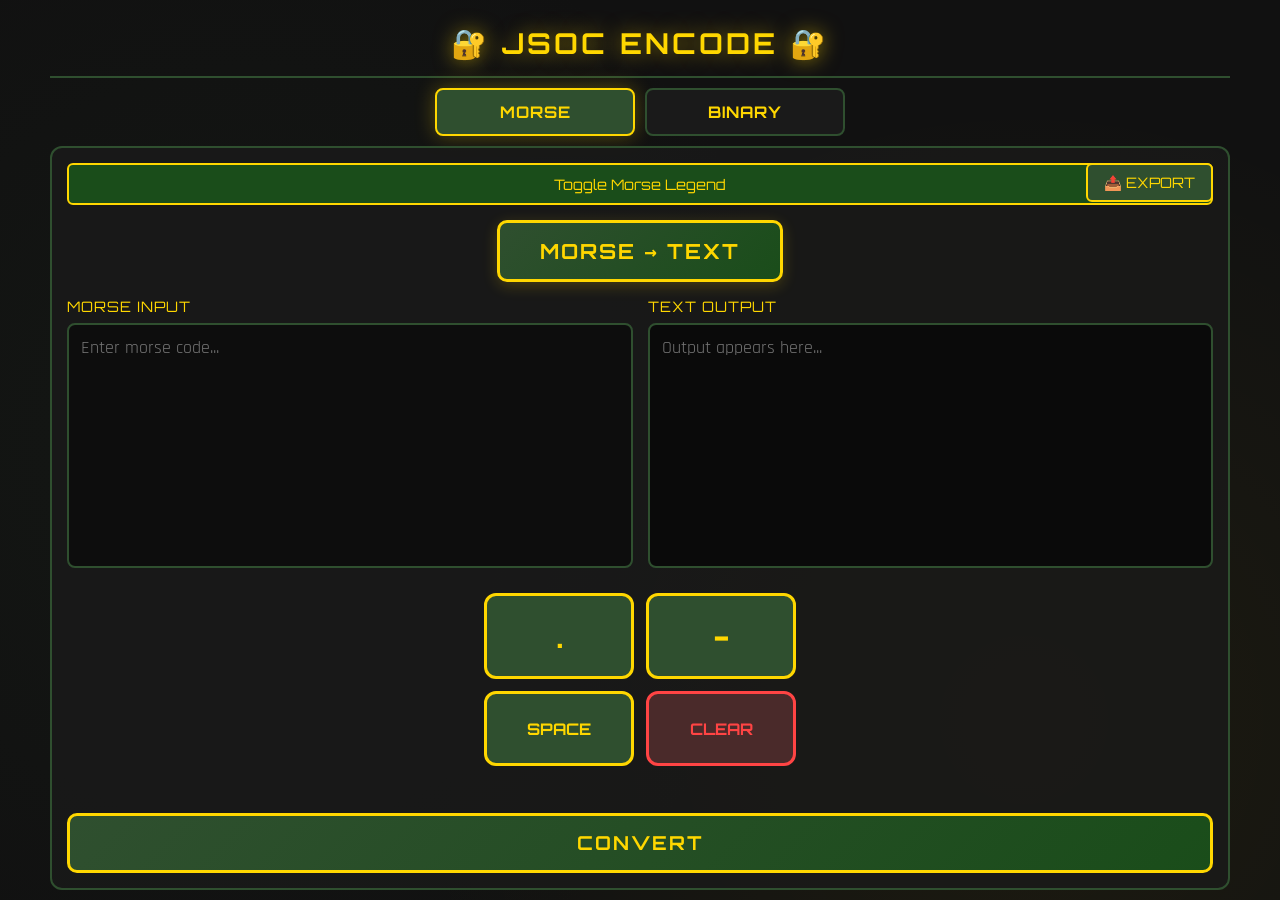
==== commit bb8b5a93: "Add files via upload" ====
--- a/index.html
+++ b/index.html
@@ -1,12 +1,12 @@
 <!DOCTYPE html>
-<html lang="en">
+<html lang="it">
 <head>
     <meta charset="UTF-8">
     <meta name="viewport" content="width=device-width, initial-scale=1.0, maximum-scale=1.0, minimum-scale=1.0, user-scalable=no, minimal-ui">
     <meta name="apple-mobile-web-app-capable" content="yes">
     <meta name="apple-mobile-web-app-status-bar-style" content="black-fullscreen">
     <meta name="mobile-web-app-capable" content="yes">
-    <title>JSOC Encode - Morse &amp; Binary Converter</title>
+    <title>JSOC Encode - Morse & Binary Converter</title>
     <link href="https://fonts.googleapis.com/css2?family=Orbitron:wght@400;700;900&family=Rajdhani:wght@300;400;500;600;700&display=swap" rel="stylesheet">
     <style>
         * {
@@ -22,7 +22,6 @@
             touch-action: manipulation;
         }
 
-        /* Allow text selection for textareas */
         textarea {
             -webkit-user-select: text;
             -khtml-user-select: text;
@@ -37,1816 +36,740 @@
             color: #e0e0e0;
             min-height: 100vh;
             background-image: 
-                radial-gradient(circle at 25% 25%, #2F4F2F 0%, transparent 50%),
-                radial-gradient(circle at 75% 75%, #1a1a1a 0%, transparent 50%);
+                radial-gradient(circle at 20% 50%, rgba(47, 79, 47, 0.1) 0%, transparent 50%),
+                radial-gradient(circle at 80% 80%, rgba(255, 215, 0, 0.05) 0%, transparent 50%);
+            overflow-x: hidden;
         }
 
         .container {
             max-width: 1200px;
             margin: 0 auto;
-            padding: 20px;
+            padding: 10px;
+            height: 100vh;
+            display: flex;
+            flex-direction: column;
         }
 
         .header {
             text-align: center;
-            padding: 40px 0;
+            padding: 15px 0;
             border-bottom: 2px solid #2F4F2F;
-            margin-bottom: 40px;
-        }
-
-        .logo {
+            margin-bottom: 10px;
+        }
+
+        .header h1 {
             font-family: 'Orbitron', monospace;
-            font-size: 3rem;
-            font-weight: 900;
-            color: #FFD700;
-            text-shadow: 0 0 20px rgba(255, 215, 0, 0.3);
+            font-size: 1.8rem;
+            color: #FFD700;
+            text-transform: uppercase;
+            letter-spacing: 3px;
+            text-shadow: 0 0 20px rgba(255, 215, 0, 0.5);
+        }
+
+        .tabs {
+            display: flex;
+            gap: 10px;
             margin-bottom: 10px;
-        }
-
-        .subtitle {
-            font-family: 'Rajdhani', sans-serif;
-            font-size: 1.2rem;
-            color: #2F4F2F;
-            font-weight: 500;
-            letter-spacing: 2px;
-        }
-
-        .nav-tabs {
-            display: flex;
             justify-content: center;
-            margin-bottom: 30px;
-            border-bottom: 1px solid #2F4F2F;
-        }
-
-        .tab-button {
-            background: transparent;
-            border: none;
-            color: #e0e0e0;
-            font-family: 'Orbitron', monospace;
-            font-size: 1.1rem;
-            padding: 15px 30px;
-            cursor: pointer;
-            border-bottom: 3px solid transparent;
-            transition: all 0.3s ease;
-            text-transform: uppercase;
-            letter-spacing: 1px;
-        }
-
-        .tab-button.active {
-            color: #FFD700;
-            border-bottom-color: #FFD700;
-            background: rgba(47, 79, 47, 0.2);
-        }
-
-        .tab-button:hover {
-            color: #FFD700;
-            background: rgba(47, 79, 47, 0.1);
-        }
-
-        .tab-content {
-            display: none;
-        }
-
-        .tab-content.active {
-            display: block;
-        }
-
-        .converter-card {
-            background: rgba(30, 30, 30, 0.8);
-            border: 2px solid #2F4F2F;
-            border-radius: 10px;
-            padding: 30px;
-            margin-bottom: 30px;
-            box-shadow: 0 10px 30px rgba(0, 0, 0, 0.5);
-            position: relative;
-        }
-
-        .card-title {
-            font-family: 'Orbitron', monospace;
-            font-size: 1.5rem;
-            color: #FFD700;
-            margin-bottom: 20px;
-            text-align: center;
-            text-transform: uppercase;
-        }
-
-        .input-group {
-            margin-bottom: 20px;
-        }
-
-        .input-label {
-            font-family: 'Rajdhani', sans-serif;
-            font-size: 1.1rem;
-            color: #2F4F2F;
-            margin-bottom: 8px;
-            display: block;
-            font-weight: 600;
-            text-transform: uppercase;
-            letter-spacing: 1px;
-        }
-
-        .input-textarea {
-            width: 100%;
-            min-height: 120px;
+        }
+
+        .tab-btn {
             background: #1a1a1a;
             border: 2px solid #2F4F2F;
-            border-radius: 8px;
-            color: #e0e0e0;
-            font-family: 'Rajdhani', sans-serif;
-            font-size: 16px;
-            padding: 15px;
-            resize: vertical;
-            transition: border-color 0.3s ease;
-            touch-action: manipulation;
-            autocomplete: off;
-            inputmode: text;
-            -webkit-appearance: none;
-            -webkit-border-radius: 8px;
-        }
-
-        .input-textarea:focus {
-            outline: none;
-            border-color: #FFD700;
-            box-shadow: 0 0 10px rgba(255, 215, 0, 0.3);
-        }
-
-        .input-textarea.invalid {
-            border-color: #ff4444;
-            box-shadow: 0 0 10px rgba(255, 68, 68, 0.3);
-            animation: shake 0.5s ease-in-out;
-        }
-        
-        @keyframes shake {
-            0%, 100% { transform: translateX(0); }
-            25% { transform: translateX(-5px); }
-            75% { transform: translateX(5px); }
-        }
-
-        .morse-keypad {
-            display: flex;
-            gap: 10px;
-            margin-bottom: 20px;
-            justify-content: center;
-            flex-wrap: wrap;
-        }
-
-        .keypad-btn {
-            background: #2F4F2F;
-            border: 2px solid #FFD700;
             color: #FFD700;
             font-family: 'Orbitron', monospace;
-            font-size: 1.5rem;
+            font-size: 1rem;
             font-weight: bold;
-            padding: 15px 25px;
-            border-radius: 8px;
-            cursor: pointer;
-            transition: all 0.3s ease;
-            min-width: 80px;
-            min-height: 44px;
-            text-align: center;
-            touch-action: manipulation;
-            -webkit-tap-highlight-color: transparent;
-        }
-
-        .keypad-btn:hover {
-            background: #FFD700;
-            color: #111;
-            transform: translateY(-2px);
-            box-shadow: 0 5px 15px rgba(255, 215, 0, 0.3);
-        }
-
-        .keypad-btn:active {
-            transform: translateY(0);
-            background: #FFD700;
-            color: #111;
-        }
-
-        .convert-btn {
-            background: linear-gradient(45deg, #2F4F2F, #4a7c4a);
-            border: 2px solid #FFD700;
-            color: #FFD700;
-            font-family: 'Orbitron', monospace;
-            font-size: 1.1rem;
-            font-weight: bold;
-            padding: 15px 30px;
-            border-radius: 8px;
-            cursor: pointer;
-            transition: all 0.3s ease;
-            width: 100%;
-            text-transform: uppercase;
-            letter-spacing: 1px;
-            min-height: 44px;
-            touch-action: manipulation;
-            -webkit-tap-highlight-color: transparent;
-        }
-
-        .convert-btn:hover {
-            background: linear-gradient(45deg, #4a7c4a, #2F4F2F);
-            transform: translateY(-2px);
-            box-shadow: 0 5px 15px rgba(255, 215, 0, 0.3);
-        }
-
-        .legend-toggle {
-            background: transparent;
-            border: 1px solid #2F4F2F;
-            color: #2F4F2F;
-            font-family: 'Rajdhani', sans-serif;
-            font-size: 1rem;
-            padding: 10px 20px;
-            border-radius: 5px;
-            cursor: pointer;
-            margin-bottom: 20px;
-            transition: all 0.3s ease;
-        }
-
-        .legend-toggle:hover {
-            background: #2F4F2F;
-            color: #FFD700;
-        }
-
-        .morse-legend {
-            display: none;
-            background: rgba(47, 79, 47, 0.1);
-            border: 1px solid #2F4F2F;
-            border-radius: 8px;
-            padding: 20px;
-            margin-bottom: 20px;
-        }
-
-        .morse-legend.show {
-            display: block;
-        }
-
-        .legend-grid {
-            display: grid;
-            grid-template-columns: repeat(auto-fill, minmax(80px, 1fr));
-            gap: 10px;
-        }
-
-        .legend-item {
-            text-align: center;
-            padding: 8px;
-            background: rgba(255, 215, 0, 0.1);
-            border-radius: 4px;
-            font-family: 'Orbitron', monospace;
-        }
-
-        .legend-char {
-            font-weight: bold;
-            color: #FFD700;
-            display: block;
-        }
-
-        .legend-morse {
-            color: #e0e0e0;
-            font-size: 0.9rem;
-        }
-
-        .swap-btn {
-            background: #2F4F2F;
-            border: 2px solid #FFD700;
-            color: #FFD700;
-            font-family: 'Orbitron', monospace;
-            font-size: 1.2rem;
-            padding: 10px;
-            border-radius: 50%;
-            cursor: pointer;
-            transition: all 0.3s ease;
-            width: 50px;
-            height: 50px;
-            margin: 20px auto;
-            display: flex;
-            align-items: center;
-            justify-content: center;
-        }
-
-        .swap-btn:hover {
-            background: #FFD700;
-            color: #111;
-            transform: rotate(180deg);
-        }
-
-        .export-btn {
-            position: absolute;
-            top: 20px;
-            right: 20px;
-            background: #2F4F2F;
-            border: 2px solid #FFD700;
-            color: #FFD700;
-            font-family: 'Orbitron', monospace;
-            font-weight: bold;
-            font-size: 1rem;
-            padding: 12px 20px;
+            padding: 12px 30px;
             border-radius: 8px;
             cursor: pointer;
             transition: all 0.3s ease;
             text-transform: uppercase;
             letter-spacing: 1px;
-            z-index: 100;
-        }
-
-        .export-btn:hover {
+            flex: 1;
+            max-width: 200px;
+        }
+
+        .tab-btn.active {
+            background: #2F4F2F;
+            border-color: #FFD700;
+            box-shadow: 0 0 20px rgba(255, 215, 0, 0.3);
+        }
+
+        .tab-btn:hover {
+            border-color: #FFD700;
+            transform: translateY(-2px);
+        }
+
+        .tab-content {
+            display: none;
+            flex: 1;
+            overflow-y: auto;
+        }
+
+        .tab-content.active {
+            display: flex;
+            flex-direction: column;
+        }
+
+        .converter-card {
+            background: rgba(26, 26, 26, 0.8);
+            border: 2px solid #2F4F2F;
+            border-radius: 12px;
+            padding: 15px;
+            position: relative;
+            flex: 1;
+            display: flex;
+            flex-direction: column;
+        }
+
+        .mode-switch-container {
+            text-align: center;
+            margin-bottom: 15px;
+        }
+
+        .mode-switch-btn {
+            background: linear-gradient(135deg, #2F4F2F, #1a4d1a);
+            border: 3px solid #FFD700;
+            color: #FFD700;
+            font-family: 'Orbitron', monospace;
+            font-size: 1.3rem;
+            font-weight: bold;
+            padding: 15px 40px;
+            border-radius: 10px;
+            cursor: pointer;
+            transition: all 0.3s ease;
+            text-transform: uppercase;
+            letter-spacing: 2px;
+            box-shadow: 0 4px 15px rgba(255, 215, 0, 0.2);
+        }
+
+        .mode-switch-btn:hover {
+            background: linear-gradient(135deg, #FFD700, #ffa500);
+            color: #111;
+            transform: translateY(-3px);
+            box-shadow: 0 8px 25px rgba(255, 215, 0, 0.4);
+        }
+
+        .conversion-area {
+            flex: 1;
+            display: flex;
+            flex-direction: column;
+            gap: 15px;
+        }
+
+        .io-container {
+            display: flex;
+            gap: 15px;
+            flex: 1;
+        }
+
+        .input-group {
+            flex: 1;
+            display: flex;
+            flex-direction: column;
+        }
+
+        .input-label {
+            font-family: 'Orbitron', monospace;
+            color: #FFD700;
+            font-size: 0.9rem;
+            margin-bottom: 8px;
+            text-transform: uppercase;
+            letter-spacing: 1px;
+        }
+
+        .input-textarea {
+            background: #0d0d0d;
+            border: 2px solid #2F4F2F;
+            color: #e0e0e0;
+            font-family: 'Rajdhani', monospace;
+            font-size: 1.1rem;
+            padding: 12px;
+            border-radius: 8px;
+            resize: none;
+            flex: 1;
+            min-height: 120px;
+            transition: all 0.3s ease;
+        }
+
+        .input-textarea:focus {
+            outline: none;
+            border-color: #FFD700;
+            box-shadow: 0 0 15px rgba(255, 215, 0, 0.2);
+        }
+
+        .input-textarea:read-only {
+            background: #0a0a0a;
+            cursor: default;
+        }
+
+        .keypad-container {
+            margin: 10px 0;
+        }
+
+        .keypad-row {
+            display: flex;
+            gap: 12px;
+            justify-content: center;
+            margin-bottom: 12px;
+        }
+
+        .keypad-btn {
+            background: #2F4F2F;
+            border: 3px solid #FFD700;
+            color: #FFD700;
+            font-family: 'Orbitron', monospace;
+            font-size: 2rem;
+            font-weight: bold;
+            padding: 20px;
+            border-radius: 12px;
+            cursor: pointer;
+            transition: all 0.2s ease;
+            min-width: 90px;
+            min-height: 75px;
+            display: flex;
+            align-items: center;
+            justify-content: center;
+            text-transform: uppercase;
+            flex: 1;
+            max-width: 150px;
+        }
+
+        .keypad-btn:active {
+            transform: translateY(0) scale(0.95);
             background: #FFD700;
             color: #111;
+        }
+
+        .keypad-btn.clear-btn {
+            background: #4a2a2a;
+            border-color: #ff4444;
+            color: #ff4444;
+            font-size: 1rem;
+        }
+
+        .keypad-btn.clear-btn:active {
+            background: #ff4444;
+            color: #fff;
+        }
+
+        .keypad-btn.space-btn {
+            font-size: 1rem;
+        }
+
+        .binary-keypad .keypad-btn {
+            border-color: #00aaff;
+            color: #00aaff;
+            background: #1a2a3a;
+        }
+
+        .binary-keypad .keypad-btn:active {
+            background: #00aaff;
+            color: #111;
+        }
+
+        .convert-btn {
+            background: linear-gradient(135deg, #2F4F2F, #1a4d1a);
+            border: 3px solid #FFD700;
+            color: #FFD700;
+            font-family: 'Orbitron', monospace;
+            font-size: 1.2rem;
+            font-weight: bold;
+            padding: 15px;
+            border-radius: 10px;
+            cursor: pointer;
+            transition: all 0.3s ease;
+            text-transform: uppercase;
+            letter-spacing: 2px;
+            margin-top: 10px;
+        }
+
+        .convert-btn:hover {
+            background: linear-gradient(135deg, #FFD700, #ffa500);
+            color: #111;
             transform: translateY(-2px);
-            box-shadow: 0 5px 15px rgba(255, 215, 0, 0.3);
+            box-shadow: 0 6px 20px rgba(255, 215, 0, 0.4);
+        }
+
+        .export-btn {
+            position: absolute;
+            top: 15px;
+            right: 15px;
+            background: #2F4F2F;
+            border: 2px solid #FFD700;
+            color: #FFD700;
+            font-family: 'Orbitron', monospace;
+            padding: 8px 16px;
+            border-radius: 6px;
+            cursor: pointer;
+            font-size: 0.9rem;
+            z-index: 10;
         }
 
         .export-dropdown {
+            display: none;
             position: absolute;
-            top: 60px;
-            right: 0;
-            background: rgba(30, 30, 30, 0.95);
+            top: 50px;
+            right: 15px;
+            background: #1a1a1a;
+            border: 2px solid #FFD700;
+            border-radius: 6px;
+            overflow: hidden;
+            z-index: 100;
+        }
+
+        .export-dropdown.show {
+            display: block;
+        }
+
+        .export-option {
+            padding: 10px 20px;
+            color: #FFD700;
+            cursor: pointer;
+            transition: all 0.2s;
+            font-family: 'Rajdhani', sans-serif;
+        }
+
+        .export-option:hover {
+            background: #2F4F2F;
+        }
+
+        .legend-toggle {
+            background: #1a4d1a;
+            border: 2px solid #FFD700;
+            color: #FFD700;
+            font-family: 'Orbitron', monospace;
+            padding: 10px 20px;
+            border-radius: 6px;
+            cursor: pointer;
+            margin-bottom: 15px;
+            font-size: 0.9rem;
+        }
+
+        .morse-legend {
+            display: none;
+            background: rgba(47, 79, 47, 0.1);
             border: 2px solid #2F4F2F;
             border-radius: 8px;
-            min-width: 180px;
-            z-index: 101;
-            display: none;
-            box-shadow: 0 10px 30px rgba(0, 0, 0, 0.7);
-        }
-
-        .export-dropdown.show {
+            padding: 15px;
+            margin-bottom: 20px;
+            max-height: 200px;
+            overflow-y: auto;
+        }
+
+        .morse-legend.show {
             display: block;
         }
 
-        .export-option {
-            padding: 12px 16px;
+        .legend-grid {
+            display: grid;
+            grid-template-columns: repeat(auto-fill, minmax(100px, 1fr));
+            gap: 10px;
+        }
+
+        .legend-item {
+            display: flex;
+            justify-content: space-between;
+            padding: 5px 10px;
+            background: rgba(26, 26, 26, 0.6);
+            border-radius: 4px;
+            font-family: 'Rajdhani', monospace;
+        }
+
+        .legend-char {
+            color: #FFD700;
+            font-weight: bold;
+        }
+
+        .legend-morse {
             color: #e0e0e0;
-            font-family: 'Rajdhani', sans-serif;
-            font-weight: 500;
-            cursor: pointer;
-            border-bottom: 1px solid #2F4F2F;
-            transition: all 0.3s ease;
-            text-transform: uppercase;
-            letter-spacing: 1px;
-        }
-
-        .export-option:last-child {
-            border-bottom: none;
-        }
-
-        .export-option:hover {
-            background: #2F4F2F;
-            color: #FFD700;
-        }
-
-        .conversion-row {
-            display: flex;
-            align-items: center;
-            gap: 20px;
-            margin-bottom: 20px;
-        }
-
-        .conversion-row .input-group {
-            flex: 1;
-            margin-bottom: 0;
-        }
-
-        /* Mobile fullscreen styles */
-        .fullscreen-prompt {
-            position: fixed;
-            top: 0;
-            left: 0;
-            right: 0;
-            background: linear-gradient(45deg, #2F4F2F, #4a7c4a);
-            color: #FFD700;
-            padding: 10px;
-            text-align: center;
-            font-family: 'Orbitron', monospace;
-            font-weight: bold;
-            z-index: 1000;
-            display: none;
-            animation: slideDown 0.3s ease;
-        }
-        
-        .fullscreen-prompt.show {
-            display: block;
-        }
-        
-        @keyframes slideDown {
-            from { transform: translateY(-100%); }
-            to { transform: translateY(0); }
-        }
-        
-        /* Enhanced mobile viewport */
-        /* Additional mobile styles for binary mode */
-        @media (max-width: 768px) and (orientation: portrait) {
-            .binary .conversion-row {
-                flex-direction: column !important;
-            }
-            
-            .binary .swap-btn {
-                transform: rotate(90deg);
-            }
-        }
-        
+            font-size: 0.9rem;
+        }
+
         @media (max-width: 768px) {
-            html {
-                overflow-x: hidden;
-                -webkit-text-size-adjust: 100%;
-            }
-            
-            body {
-                position: fixed;
-                width: 100vw;
-                height: 100vh;
-                overflow-x: hidden;
-                overflow-y: auto;
-                -webkit-overflow-scrolling: touch;
-                /* Prevent bounce scrolling on iOS */
-                overscroll-behavior: none;
-            }
-            
-            /* Hide scrollbars on mobile */
-            body::-webkit-scrollbar {
-                display: none;
-            }
-            
-            /* Force landscape hint */
-            @media (orientation: portrait) {
-                .landscape-hint {
-                    position: fixed;
-                    bottom: 20px;
-                    left: 50%;
-                    transform: translateX(-50%);
-                    background: rgba(47, 79, 47, 0.9);
-                    color: #FFD700;
-                    padding: 10px 20px;
-                    border-radius: 20px;
-                    font-family: 'Orbitron', monospace;
-                    font-size: 0.9rem;
-                    z-index: 999;
-                    animation: pulse 2s infinite;
-                }
-            }
-            
-            @keyframes pulse {
-                0%, 100% { opacity: 0.7; }
-                50% { opacity: 1; }
-            }
-        
-        @media (max-width: 768px) {
-            .logo {
-                font-size: 2rem;
-            }
-            
-            .conversion-row {
+            .header h1 {
+                font-size: 1.4rem;
+            }
+
+            .io-container {
                 flex-direction: column;
             }
-            
-            .morse-keypad {
+
+            .keypad-btn {
+                font-size: 1.8rem;
+                padding: 18px;
+                min-width: 80px;
+                min-height: 70px;
+            }
+
+            .mode-switch-btn {
+                font-size: 1.1rem;
+                padding: 12px 30px;
+            }
+
+            .input-textarea {
+                min-height: 100px;
+            }
+        }
+
+        @media (max-width: 480px) {
+            .keypad-btn {
+                font-size: 1.5rem;
+                padding: 15px;
+                min-width: 70px;
+                min-height: 65px;
+            }
+
+            .keypad-row {
                 gap: 8px;
-                justify-content: center;
-            }
-            
-            .keypad-btn {
-                padding: 18px 24px;
-                min-width: 60px;
-                min-height: 60px;
-                font-size: 1.4rem;
-                touch-action: manipulation;
-            }
-            
-            .export-btn {
-                position: static;
-                margin: 0 auto 20px auto;
-                display: block;
-                width: fit-content;
-                min-height: 44px;
-                touch-action: manipulation;
-            }
-            
-            .input-textarea {
-                min-height: 150px;
-                font-size: 16px;
-                padding: 20px;
-                -webkit-appearance: none;
-                border-radius: 8px;
-            }
-            
-            .input-textarea:focus {
-                outline: none;
-                border-color: #FFD700;
-                box-shadow: 0 0 10px rgba(255, 215, 0, 0.3);
-                font-size: 16px; /* Prevent zoom on iOS */
-            }
-            
-            .container {
-                padding: 10px;
-                overflow-x: hidden;
-            }
-            
-            /* Ensure binary tab content is visible */
-            .tab-content {
-                min-height: calc(100vh - 200px);
-            }
-            
-            .tab-content.active {
-                animation: fadeIn 0.3s ease;
-            }
-            
-            @keyframes fadeIn {
-                from { opacity: 0; transform: translateY(10px); }
-                to { opacity: 1; transform: translateY(0); }
-            }
-            
-            .converter-card {
-                padding: 20px;
-            }
-            
-            .convert-btn {
-                padding: 18px 24px;
-                font-size: 1.2rem;
-                min-height: 50px;
-                touch-action: manipulation;
-                -webkit-tap-highlight-color: transparent;
-                width: 100%;
-                margin-bottom: 10px;
-            }
-            
-            .convert-btn:active {
-                transform: scale(0.98);
-                background: linear-gradient(45deg, #4a7c4a, #2F4F2F);
-            }
-            
-            /* Binary specific mobile fixes */
-            #binary .conversion-row {
-                flex-direction: column;
-                gap: 15px;
-            }
-            
-            #binary .swap-btn {
-                width: 60px;
-                height: 60px;
-                font-size: 1.5rem;
-                margin: 15px auto;
-                touch-action: manipulation;
-                -webkit-tap-highlight-color: transparent;
-            }
-            
-            /* Ensure binary section is properly visible */
-            #binary.active {
-                display: block !important;
-                opacity: 1;
-            }
-            
-            /* Binary button container mobile fixes */
-            #binary [style*="display: flex"] {
-                flex-direction: column;
-                gap: 15px;
-            }
-            
-            #binary .convert-btn {
-                width: 100% !important;
-                margin-bottom: 10px;
             }
         }
     </style>
 </head>
 <body>
-
-    
     <div class="container">
-        <header class="header">
-            <h1 class="logo">JSOC ENCODE</h1>
-            <p class="subtitle">Military Communications Converter</p>
-        </header>
-
-        <nav class="nav-tabs">
-            <button class="tab-button active" data-tab="morse">Morse ↔ Text</button>
-            <button class="tab-button" data-tab="binary">Binary ↔ Text</button>
-        </nav>
-
-        <!-- Morse Code Converter -->
+        <div class="header">
+            <h1>🔐 JSOC ENCODE 🔐</h1>
+        </div>
+
+        <div class="tabs">
+            <button class="tab-btn active" onclick="switchTab('morse')" id="tabMorse">MORSE</button>
+            <button class="tab-btn" onclick="switchTab('binary')" id="tabBinary">BINARY</button>
+        </div>
+
+        <!-- MORSE TAB -->
         <div id="morse" class="tab-content active">
             <div class="converter-card">
-                <button class="export-btn" onclick="toggleExportDropdown('morse')" id="morseExportBtn">📤 EXPORT</button>
+                <button class="export-btn" onclick="toggleExportDropdown('morse')">📤 EXPORT</button>
                 <div class="export-dropdown" id="morseExportDropdown">
                     <div class="export-option" onclick="exportData('morse', 'txt')">Export as TXT</div>
                     <div class="export-option" onclick="exportData('morse', 'json')">Export as JSON</div>
-                    <div class="export-option" onclick="exportData('morse', 'pdf')">Export as PDF</div>
                 </div>
-                <h2 class="card-title">Morse Code Converter</h2>
-                
-                <button class="legend-toggle" onclick="toggleLegend()">Toggle Morse Code Legend</button>
-                
+
+                <button class="legend-toggle" onclick="toggleLegend()">Toggle Morse Legend</button>
+
                 <div class="morse-legend" id="morseLegend">
                     <div class="legend-grid" id="legendGrid"></div>
                 </div>
 
-                <div class="input-group">
-                    <label class="input-label">Morse Code Input</label>
-                    <textarea class="input-textarea" id="morseInput" placeholder="Enter morse code (. - and spaces)..."></textarea>
-                    <div class="morse-keypad">
-                        <button class="keypad-btn" onclick="appendToMorse('.', event)" ontouchstart="this.style.transform='translateY(0)'; this.style.background='#FFD700'; this.style.color='#111'; event.preventDefault();" ontouchend="setTimeout(() => { this.style.transform=''; this.style.background=''; this.style.color=''; }, 100);">.</button>
-                        <button class="keypad-btn" onclick="appendToMorse('-', event)" ontouchstart="this.style.transform='translateY(0)'; this.style.background='#FFD700'; this.style.color='#111'; event.preventDefault();" ontouchend="setTimeout(() => { this.style.transform=''; this.style.background=''; this.style.color=''; }, 100);">-</button>
-                        <button class="keypad-btn" onclick="appendToMorse(' ', event)" ontouchstart="this.style.transform='translateY(0)'; this.style.background='#FFD700'; this.style.color='#111'; event.preventDefault();" ontouchend="setTimeout(() => { this.style.transform=''; this.style.background=''; this.style.color=''; }, 100);">SPACE</button>
+                <div class="mode-switch-container">
+                    <button class="mode-switch-btn" onclick="switchMorseMode()" id="morseModeBtn">
+                        MORSE → TEXT
+                    </button>
+                </div>
+
+                <div class="conversion-area">
+                    <div class="io-container">
+                        <div class="input-group">
+                            <label class="input-label" id="morseInputLabel">MORSE INPUT</label>
+                            <textarea class="input-textarea" id="morseInput" placeholder="Enter morse code..."></textarea>
+                        </div>
+                        <div class="input-group">
+                            <label class="input-label" id="morseOutputLabel">TEXT OUTPUT</label>
+                            <textarea class="input-textarea" id="morseOutput" readonly placeholder="Output appears here..."></textarea>
+                        </div>
                     </div>
-                    <button class="convert-btn" onclick="convertMorseToText()">Convert to Text</button>
-                </div>
-
-                <div class="input-group">
-                    <label class="input-label">Text Output</label>
-                    <textarea class="input-textarea" id="textFromMorse" readonly placeholder="Converted text will appear here..."></textarea>
-                </div>
-
-                <hr style="border: 1px solid #2F4F2F; margin: 30px 0;">
-
-                <div class="input-group">
-                    <label class="input-label">Text Input</label>
-                    <textarea class="input-textarea" id="textInput" placeholder="Enter text to convert to morse..."></textarea>
-                    <button class="convert-btn" onclick="convertTextToMorse()">Convert to Morse</button>
-                </div>
-
-                <div class="input-group">
-                    <label class="input-label">Morse Code Output</label>
-                    <textarea class="input-textarea" id="morseFromText" readonly placeholder="Converted morse code will appear here..."></textarea>
+
+                    <div class="keypad-container" id="morseKeypad">
+                        <div class="keypad-row">
+                            <button class="keypad-btn" onclick="appendToInput('morse', '.')">.</button>
+                            <button class="keypad-btn" onclick="appendToInput('morse', '-')">-</button>
+                        </div>
+                        <div class="keypad-row">
+                            <button class="keypad-btn space-btn" onclick="appendToInput('morse', ' / ')">SPACE</button>
+                            <button class="keypad-btn clear-btn" onclick="clearInput('morse')">CLEAR</button>
+                        </div>
+                    </div>
+
+                    <button class="convert-btn" onclick="convertMorse()">CONVERT</button>
                 </div>
             </div>
         </div>
 
-        <!-- Binary Converter -->
+        <!-- BINARY TAB -->
         <div id="binary" class="tab-content">
             <div class="converter-card">
-                <button class="export-btn" onclick="toggleExportDropdown('binary')" id="binaryExportBtn">📤 EXPORT</button>
+                <button class="export-btn" onclick="toggleExportDropdown('binary')">📤 EXPORT</button>
                 <div class="export-dropdown" id="binaryExportDropdown">
                     <div class="export-option" onclick="exportData('binary', 'txt')">Export as TXT</div>
                     <div class="export-option" onclick="exportData('binary', 'json')">Export as JSON</div>
-                    <div class="export-option" onclick="exportData('binary', 'pdf')">Export as PDF</div>
                 </div>
-                <h2 class="card-title">Binary Converter</h2>
-                
-                <div class="conversion-row">
-                    <div class="input-group">
-                        <label class="input-label">Text Input</label>
-                        <textarea class="input-textarea" id="binaryTextInput" placeholder="Enter text to convert to binary..."></textarea>
+
+                <div class="mode-switch-container">
+                    <button class="mode-switch-btn" onclick="switchBinaryMode()" id="binaryModeBtn">
+                        TEXT → BINARY
+                    </button>
+                </div>
+
+                <div class="conversion-area">
+                    <div class="io-container">
+                        <div class="input-group">
+                            <label class="input-label" id="binaryInputLabel">TEXT INPUT</label>
+                            <textarea class="input-textarea" id="binaryInput" placeholder="Enter text..."></textarea>
+                        </div>
+                        <div class="input-group">
+                            <label class="input-label" id="binaryOutputLabel">BINARY OUTPUT</label>
+                            <textarea class="input-textarea" id="binaryOutput" readonly placeholder="Output appears here..."></textarea>
+                        </div>
                     </div>
-                    
-                    <button class="swap-btn" onclick="swapBinaryInputs()" title="Swap inputs">⇄</button>
-                    
-                    <div class="input-group">
-                        <label class="input-label">Binary Input</label>
-                        <textarea class="input-textarea" id="binaryInput" placeholder="Enter binary code (8-bit groups)..."></textarea>
+
+                    <div class="keypad-container binary-keypad" id="binaryKeypad" style="display: none;">
+                        <div class="keypad-row">
+                            <button class="keypad-btn" onclick="appendToInput('binary', '0')">0</button>
+                            <button class="keypad-btn" onclick="appendToInput('binary', '1')">1</button>
+                        </div>
+                        <div class="keypad-row">
+                            <button class="keypad-btn space-btn" onclick="appendToInput('binary', ' ')">SPACE</button>
+                            <button class="keypad-btn clear-btn" onclick="clearInput('binary')">CLEAR</button>
+                        </div>
                     </div>
-                </div>
-
-                <div style="display: flex; gap: 20px; margin-bottom: 20px;">
-                    <button class="convert-btn" id="text-to-binary-btn" style="flex: 1;">Text → Binary</button>
-                    <button class="convert-btn" id="binary-to-text-btn" style="flex: 1;">Binary → Text</button>
-                </div>
-
-                <div class="input-group">
-                    <label class="input-label">Output</label>
-                    <textarea class="input-textarea" id="binaryOutput" readonly placeholder="Converted output will appear here..."></textarea>
+
+                    <button class="convert-btn" onclick="convertBinary()">CONVERT</button>
                 </div>
             </div>
         </div>
     </div>
 
     <script>
-        // Morse Code Dictionary
-        const morseCode = {
-            'A': '.-', 'B': '-...', 'C': '-.-.', 'D': '-..', 'E': '.', 'F': '..-.',
-            'G': '--.', 'H': '....', 'I': '..', 'J': '.---', 'K': '-.-', 'L': '.-..',
-            'M': '--', 'N': '-.', 'O': '---', 'P': '.--.', 'Q': '--.-', 'R': '.-.',
-            'S': '...', 'T': '-', 'U': '..-', 'V': '...-', 'W': '.--', 'X': '-..-',
-            'Y': '-.--', 'Z': '--..',
-            '0': '-----', '1': '.----', '2': '..---', '3': '...--', '4': '....-',
-            '5': '.....', '6': '-....', '7': '--...', '8': '---..', '9': '----.',
-            ' ': ' / '
+        // Morse Code Maps
+        const morseCodeMap = {
+            '.-': 'A', '-...': 'B', '-.-.': 'C', '-..': 'D', '.': 'E',
+            '..-.': 'F', '--.': 'G', '....': 'H', '..': 'I', '.---': 'J',
+            '-.-': 'K', '.-..': 'L', '--': 'M', '-.': 'N', '---': 'O',
+            '.--.': 'P', '--.-': 'Q', '.-.': 'R', '...': 'S', '-': 'T',
+            '..-': 'U', '...-': 'V', '.--': 'W', '-..-': 'X', '-.--': 'Y',
+            '--..': 'Z', '.----': '1', '..---': '2', '...--': '3', '....-': '4',
+            '.....': '5', '-....': '6', '--...': '7', '---..': '8', '----.': '9',
+            '-----': '0', '.-.-.-': '.', '--..--': ',', '..--..': '?', '.----.': "'",
+            '-.-.--': '!', '-..-.': '/', '-.--.': '(', '-.--.-': ')', '.-...': '&',
+            '---...': ':', '-.-.-.': ';', '-...-': '=', '.-.-.': '+', '-....-': '-',
+            '..--.-': '_', '.-..-.': '"', '...-..-': '$', '.--.-.': '@'
         };
 
-        // Reverse morse code dictionary
-        const reverseMorseCode = {};
-        Object.keys(morseCode).forEach(key => {
-            if (key !== ' ') {
-                reverseMorseCode[morseCode[key]] = key;
-            }
-        });
-        reverseMorseCode['/'] = ' ';
-        reverseMorseCode[''] = '';
-
-        // Mobile fullscreen functionality
-        function isMobile() {
-            return /Android|webOS|iPhone|iPad|iPod|BlackBerry|IEMobile|Opera Mini/i.test(navigator.userAgent) || 
-                   (window.innerWidth <= 768 && 'ontouchstart' in window);
-        }
-        
-        function requestFullscreen() {
-            const element = document.documentElement;
-            
-            if (element.requestFullscreen) {
-                return element.requestFullscreen();
-            } else if (element.webkitRequestFullscreen) {
-                return element.webkitRequestFullscreen();
-            } else if (element.mozRequestFullScreen) {
-                return element.mozRequestFullScreen();
-            } else if (element.msRequestFullscreen) {
-                return element.msRequestFullscreen();
-            }
-            return Promise.reject('Fullscreen API not supported');
-        }
-        
-        function exitFullscreen() {
-            if (document.exitFullscreen) {
-                document.exitFullscreen();
-            } else if (document.webkitExitFullscreen) {
-                document.webkitExitFullscreen();
-            } else if (document.mozCancelFullScreen) {
-                document.mozCancelFullScreen();
-            } else if (document.msExitFullscreen) {
-                document.msExitFullscreen();
-            }
-        }
-        
-        function isFullscreen() {
-            return !!(document.fullscreenElement || 
-                     document.webkitFullscreenElement || 
-                     document.mozFullScreenElement || 
-                     document.msFullscreenElement);
-        }
-        
-        function forceFullscreen() {
-            if (!isMobile()) return;
-            
-            // Use the enhanced aggressive fullscreen method
-            aggressiveFullscreen();
-            tryLockOrientation();
-            removeFullscreenPrompt();
-        }
-        
-        function hideAddressBar() {
-            // Hide address bar on mobile browsers
-            setTimeout(() => {
-                window.scrollTo(0, 1);
-            }, 100);
-            
-            // Additional attempts
-            setTimeout(() => {
-                window.scrollTo(0, 0);
-                window.scrollTo(0, 1);
-            }, 500);
-        }
-        
-        function tryLockOrientation() {
-            // Try to lock to landscape orientation
-            if (screen.orientation && screen.orientation.lock) {
-                screen.orientation.lock('landscape').catch(() => {
-                    console.log('Orientation lock not supported');
-                });
-            } else if (screen.lockOrientation) {
-                screen.lockOrientation('landscape');
-            } else if (screen.webkitLockOrientation) {
-                screen.webkitLockOrientation('landscape');
-            } else if (screen.mozLockOrientation) {
-                screen.mozLockOrientation('landscape');
-            }
-        }
-        
-        function showFullscreenPrompt() {
-            if (!document.getElementById('fullscreenPrompt')) {
-                const prompt = document.createElement('div');
-                prompt.id = 'fullscreenPrompt';
-                prompt.className = 'fullscreen-prompt';
-                prompt.innerHTML = '📱 TAP ANYWHERE TO ENTER FULL SCREEN';
-                document.body.appendChild(prompt);
-                
-                setTimeout(() => {
-                    prompt.classList.add('show');
-                }, 100);
-                
-                // Auto-hide after 5 seconds
-                setTimeout(() => {
-                    removeFullscreenPrompt();
-                }, 5000);
-            }
-        }
-        
-        function removeFullscreenPrompt() {
-            const prompt = document.getElementById('fullscreenPrompt');
-            if (prompt) {
-                prompt.remove();
-            }
-        }
-        
-        function addLandscapeHint() {
-            if (isMobile() && !document.getElementById('landscapeHint')) {
-                const hint = document.createElement('div');
-                hint.id = 'landscapeHint';
-                hint.className = 'landscape-hint';
-                hint.innerHTML = '🔄 Rotate to landscape for better experience';
-                document.body.appendChild(hint);
-            }
-        }
-        
-        function handleFullscreenChange() {
-            if (!isFullscreen() && isMobile()) {
-                // Auto-return to fullscreen if user accidentally exits
-                setTimeout(() => {
-                    forceFullscreen();
-                }, 1000);
-            }
-        }
-        
-        function handleOrientationChange() {
-            if (isMobile()) {
-                setTimeout(() => {
-                    hideAddressBar();
-                    
-                    // Remove landscape hint if in landscape
-                    if (window.orientation === 90 || window.orientation === -90) {
-                        const hint = document.getElementById('landscapeHint');
-                        if (hint) hint.remove();
-                    } else {
-                        addLandscapeHint();
-                    }
-                }, 100);
-            }
-        }
-        
-        function initializeFullscreenForMobile() {
-            if (!isMobile()) return;
-            
-            // Set up event listeners
-            document.addEventListener('fullscreenchange', handleFullscreenExit);
-            document.addEventListener('webkitfullscreenchange', handleFullscreenExit);
-            document.addEventListener('mozfullscreenchange', handleFullscreenExit);
-            document.addEventListener('msfullscreenchange', handleFullscreenExit);
-            
-            // Handle orientation changes
-            window.addEventListener('orientationchange', handleOrientationChange);
-            window.addEventListener('resize', handleOrientationChange);
-            
-            // Add tap-to-fullscreen functionality
-            let hasInteracted = false;
-            function handleFirstInteraction() {
-                if (!hasInteracted) {
-                    hasInteracted = true;
-                    forceFullscreen();
-                }
-            }
-            
-            document.addEventListener('touchstart', handleFirstInteraction, { once: true });
-            document.addEventListener('click', handleFirstInteraction, { once: true });
-            
-            // Try immediate fullscreen (might be blocked)
-            setTimeout(() => {
-                if (!hasInteracted) {
-                    forceFullscreen();
-                }
-            }, 1000);
-            
-            // Add landscape hint
-            addLandscapeHint();
-            
-            // Enhanced mobile styles
-            document.body.style.touchAction = 'manipulation';
-            document.body.style.webkitTouchCallout = 'none';
-            document.body.style.webkitUserSelect = 'none';
-            
-            // Show install prompt after delay
-            setTimeout(showInstallPrompt, 5000);
-        }
-        
-        // Aggressive auto-fullscreen on page visibility change
-        document.addEventListener('visibilitychange', function() {
-            if (!document.hidden && isMobile()) {
-                setTimeout(aggressiveFullscreen, 500);
-            }
-        });
-        
-        // Enhanced window resize handling
-        window.addEventListener('resize', function() {
-            if (isMobile()) {
-                setTimeout(() => {
-                    maximizeViewport();
-                    hideAddressBar();
-                }, 100);
-            }
-        });
-        
-        // Page focus handling
-        window.addEventListener('focus', function() {
-            if (isMobile() && !isFullscreen()) {
-                setTimeout(aggressiveFullscreen, 300);
-            }
-        });
-        
-        // Add CSS animation for fullscreen transitions
-        const style = document.createElement('style');
-        style.textContent = `
-            @keyframes fadeInOut {
-                0% { opacity: 0; transform: translateY(-20px); }
-                15% { opacity: 1; transform: translateY(0); }
-                85% { opacity: 1; transform: translateY(0); }
-                100% { opacity: 0; transform: translateY(-20px); }
-            }
-            
-            @media (max-width: 768px) {
-                .container {
-                    transition: all 0.3s ease !important;
-                }
-            }
-        `;
-        document.head.appendChild(style);
-        
-        // Tab Management
-        document.addEventListener('DOMContentLoaded', function() {
-            initializeLegend();
-            initializeMobileOptimization();
-            initializeFullscreenForMobile(); // Add mobile fullscreen initialization
-            initializeBinaryMobileFixes(); // Add binary mobile fixes
-            
-            document.querySelectorAll('.tab-button').forEach(button => {
-                // Add both click and touch handlers for better mobile support
-                button.addEventListener('click', function() {
-                    const tabId = this.dataset.tab;
-                    switchTab(tabId);
-                });
-                
-                button.addEventListener('touchstart', function(e) {
-                    e.preventDefault();
-                    const tabId = this.dataset.tab;
-                    switchTab(tabId);
-                }, { passive: false });
-            });
-        });
-
-        // Enhanced Mobile Detection
-        function getDeviceInfo() {
-            const ua = navigator.userAgent;
-            return {
-                isIOS: /iPad|iPhone|iPod/.test(ua),
-                isAndroid: /Android/.test(ua),
-                isSafari: /Safari/.test(ua) && !/Chrome/.test(ua),
-                isChrome: /Chrome/.test(ua),
-                isFirefox: /Firefox/.test(ua),
-                isMobile: /Android|webOS|iPhone|iPad|iPod|BlackBerry|IEMobile|Opera Mini/i.test(ua) || 
-                         (window.innerWidth <= 768 && 'ontouchstart' in window),
-                supportsFullscreen: !!(document.documentElement.requestFullscreen || 
-                                     document.documentElement.webkitRequestFullscreen || 
-                                     document.documentElement.mozRequestFullScreen || 
-                                     document.documentElement.msRequestFullscreen)
-            };
-        }
-        
-        // Advanced viewport manipulation for different browsers
-        function maximizeViewport() {
-            const device = getDeviceInfo();
-            
-            if (device.isIOS) {
-                // iOS specific optimizations
-                document.body.style.webkitOverflowScrolling = 'touch';
-                document.body.style.overscrollBehavior = 'none';
-                
-                // Force minimal UI on iOS Safari
-                const viewport = document.querySelector('meta[name=viewport]');
-                if (viewport) {
-                    viewport.content = 'width=device-width, initial-scale=1.0, maximum-scale=1.0, minimum-scale=1.0, user-scalable=no, viewport-fit=cover, minimal-ui';
-                }
-                
-                // Hide iOS Safari chrome
-                window.addEventListener('scroll', () => {
-                    if (window.pageYOffset === 0) {
-                        window.scrollTo(0, 1);
-                    }
-                });
-                
-            } else if (device.isAndroid) {
-                // Android specific optimizations
-                document.body.style.overscrollBehavior = 'none';
-                
-                if (device.isChrome) {
-                    // Chrome mobile optimizations
-                    document.documentElement.style.overflow = 'hidden';
-                    document.body.style.overflow = 'hidden';
-                }
-            }
-            
-            // Universal mobile optimizations
-            document.documentElement.style.height = '100%';
-            document.documentElement.style.width = '100%';
-            document.body.style.height = '100vh';
-            document.body.style.width = '100vw';
-            document.body.style.margin = '0';
-            document.body.style.padding = '0';
-        }
-        
-        // Aggressive fullscreen with multiple fallback strategies
-        function aggressiveFullscreen() {
-            const device = getDeviceInfo();
-            
-            if (!device.isMobile) return;
-            
-            // Strategy 1: Standard Fullscreen API
-            if (device.supportsFullscreen) {
-                requestFullscreen().then(() => {
-                    console.log('Fullscreen API successful');
-                    applyFullscreenStyles();
-                }).catch(() => {
-                    console.log('Fullscreen API blocked, trying fallbacks');
-                    fallbackFullscreen();
-                });
-            } else {
-                // Strategy 2: Fallback methods
-                fallbackFullscreen();
-            }
-        }
-        
-        function fallbackFullscreen() {
-            const device = getDeviceInfo();
-            
-            // Apply CSS-based fullscreen
-            applyFullscreenStyles();
-            maximizeViewport();
-            
-            // Browser-specific hacks
-            if (device.isIOS && device.isSafari) {
-                // iOS Safari specific
-                setTimeout(() => {
-                    window.scrollTo(0, 1);
-                    document.body.style.height = (window.innerHeight + 60) + 'px';
-                }, 100);
-                
-                // Multiple attempts to hide address bar
-                let attempts = 0;
-                const hideBar = setInterval(() => {
-                    if (attempts < 10) {
-                        window.scrollTo(0, 1);
-                        attempts++;
-                    } else {
-                        clearInterval(hideBar);
-                    }
-                }, 100);
-                
-            } else if (device.isAndroid) {
-                // Android Chrome specific
-                setTimeout(() => {
-                    document.body.style.height = '100vh';
-                    document.body.style.position = 'fixed';
-                    document.body.style.top = '0';
-                    document.body.style.left = '0';
-                    document.body.style.right = '0';
-                    document.body.style.bottom = '0';
-                    window.scrollTo(0, 0);
-                }, 50);
-            }
-            
-            // Show success message
-            showFullscreenStatus('Fullscreen mode activated');
-        }
-        
-        function applyFullscreenStyles() {
-            const styles = {
-                position: 'fixed',
-                top: '0',
-                left: '0',
-                width: '100vw',
-                height: '100vh',
-                overflow: 'hidden',
-                zIndex: '999999'
-            };
-            
-            Object.assign(document.body.style, styles);
-            
-            // Ensure container fills screen
-            const container = document.querySelector('.container');
-            if (container) {
-                container.style.height = '100vh';
-                container.style.overflowY = 'auto';
-                container.style.padding = '10px';
-            }
-        }
-        
-        function showFullscreenStatus(message) {
-            const status = document.createElement('div');
-            status.style.cssText = `
-                position: fixed;
-                top: 20px;
-                right: 20px;
-                background: rgba(47, 79, 47, 0.9);
-                color: #FFD700;
-                padding: 10px 20px;
-                border-radius: 20px;
-                font-family: 'Orbitron', monospace;
-                font-size: 0.8rem;
-                z-index: 10000;
-                animation: fadeInOut 3s ease;
-            `;
-            status.textContent = message;
-            document.body.appendChild(status);
-            
-            setTimeout(() => status.remove(), 3000);
-        }
-        
-        // Enhanced fullscreen exit handling
-        function handleFullscreenExit() {
-            const device = getDeviceInfo();
-            
-            if (!device.isMobile) return;
-            
-            // Auto-return to fullscreen after 2 seconds
-            setTimeout(() => {
-                if (!isFullscreen()) {
-                    showFullscreenStatus('Returning to fullscreen...');
-                    aggressiveFullscreen();
-                }
-            }, 2000);
-        }
-        
-        // Install prompt for PWA-like experience
-        function showInstallPrompt() {
-            const device = getDeviceInfo();
-            
-            if (!device.isMobile) return;
-            
-            const installBanner = document.createElement('div');
-            installBanner.style.cssText = `
-                position: fixed;
-                bottom: 0;
-                left: 0;
-                right: 0;
-                background: linear-gradient(45deg, #2F4F2F, #4a7c4a);
-                color: #FFD700;
-                padding: 15px;
-                text-align: center;
-                font-family: 'Orbitron', monospace;
-                font-weight: bold;
-                z-index: 10001;
-                cursor: pointer;
-            `;
-            installBanner.innerHTML = '📱 Add to Home Screen for better fullscreen experience!';
-            
-            installBanner.onclick = () => installBanner.remove();
-            document.body.appendChild(installBanner);
-            
-            // Auto-hide after 10 seconds
-            setTimeout(() => {
-                if (document.body.contains(installBanner)) {
-                    installBanner.remove();
-                }
-            }, 10000);
-        }
-        
-        // Mobile Optimization Functions
-        function initializeMobileOptimization() {
-            console.log('Initializing mobile optimization');
-            
-            // Prevent zoom on double tap for all buttons except textareas
-            document.querySelectorAll('button:not(.tab-button)').forEach(button => {
-                let touchStarted = false;
-                
-                button.addEventListener('touchstart', function(e) {
-                    touchStarted = true;
-                    // Don't prevent default here for better compatibility
-                }, { passive: false });
-                
-                button.addEventListener('touchend', function(e) {
-                    if (touchStarted) {
-                        touchStarted = false;
-                        e.preventDefault();
-                        
-                        // Add visual feedback
-                        this.style.transform = 'scale(0.95)';
-                        setTimeout(() => {
-                            this.style.transform = '';
-                        }, 100);
-                        
-                        // Trigger the button's click handler
-                        if (this.onclick) {
-                            this.onclick(e);
-                        }
-                    }
-                }, { passive: false });
-            });
-
-            // Special handling for tab buttons
-            document.querySelectorAll('.tab-button').forEach(button => {
-                button.addEventListener('touchstart', function(e) {
-                    // Allow normal touch behavior for tab buttons
-                    console.log('Tab button touched:', this.dataset.tab);
-                }, { passive: true });
-            });
-
-            // Prevent pinch zoom
-            document.addEventListener('touchstart', function(e) {
-                if (e.touches.length > 1) {
-                    e.preventDefault();
-                }
-            }, { passive: false });
-
-            document.addEventListener('touchmove', function(e) {
-                if (e.touches.length > 1) {
-                    e.preventDefault();
-                }
-            }, { passive: false });
-
-            // Enhanced textarea handling for mobile
-            document.querySelectorAll('textarea').forEach(textarea => {
-                let lastTouchEnd = 0;
-                
-                // Prevent double-tap zoom
-                textarea.addEventListener('touchend', function(e) {
-                    const now = (new Date()).getTime();
-                    if (now - lastTouchEnd <= 300) {
-                        e.preventDefault();
-                    }
-                    lastTouchEnd = now;
-                }, false);
-                
-                // Enhanced focus handling for mobile
-                textarea.addEventListener('focus', function() {
-                    console.log('Textarea focused:', this.id);
-                    if (isMobile()) {
-                        // Scroll into view after a delay to account for keyboard
-                        setTimeout(() => {
-                            this.scrollIntoView({ behavior: 'smooth', block: 'center' });
-                        }, 300);
-                    }
-                });
-                
-                // Blur on mobile when clicking outside
-                textarea.addEventListener('blur', function() {
-                    console.log('Textarea blurred:', this.id);
-                });
-            });
-            
-            console.log('Mobile optimization initialized');
-        }
-
-        function switchTab(tabId) {
-            console.log('Switching to tab:', tabId);
-            
-            // Hide all tab contents
+        const reverseMorseCodeMap = {};
+        for (let key in morseCodeMap) {
+            reverseMorseCodeMap[morseCodeMap[key]] = key;
+        }
+
+        // State variables
+        let morseMode = 'morse-to-text';
+        let binaryMode = 'text-to-binary';
+
+        // Tab switching
+        function switchTab(tab) {
             document.querySelectorAll('.tab-content').forEach(content => {
                 content.classList.remove('active');
             });
-            
-            // Remove active class from all buttons
-            document.querySelectorAll('.tab-button').forEach(button => {
-                button.classList.remove('active');
+            document.querySelectorAll('.tab-btn').forEach(btn => {
+                btn.classList.remove('active');
             });
-            
-            // Show selected tab and mark button as active
-            const targetTab = document.getElementById(tabId);
-            const targetButton = document.querySelector(`[data-tab="${tabId}"]`);
-            
-            if (targetTab && targetButton) {
-                targetTab.classList.add('active');
-                targetButton.classList.add('active');
-                
-                // Mobile-specific tab switching fixes
-                if (isMobile() && tabId === 'binary') {
-                    console.log('Activating binary tab on mobile');
-                    
-                    // Ensure binary section is fully visible
-                    setTimeout(() => {
-                        targetTab.scrollIntoView({ behavior: 'smooth', block: 'start' });
-                        
-                        // Focus on first input for better UX
-                        const firstInput = targetTab.querySelector('textarea:not([readonly])');
-                        if (firstInput) {
-                            setTimeout(() => {
-                                firstInput.focus();
-                            }, 300);
-                        }
-                    }, 100);
+
+            document.getElementById(tab).classList.add('active');
+            document.getElementById('tab' + tab.charAt(0).toUpperCase() + tab.slice(1)).classList.add('active');
+        }
+
+        // Morse mode switch
+        function switchMorseMode() {
+            const modeBtn = document.getElementById('morseModeBtn');
+            const inputLabel = document.getElementById('morseInputLabel');
+            const outputLabel = document.getElementById('morseOutputLabel');
+            const input = document.getElementById('morseInput');
+            const output = document.getElementById('morseOutput');
+            const keypad = document.getElementById('morseKeypad');
+
+            if (morseMode === 'morse-to-text') {
+                morseMode = 'text-to-morse';
+                modeBtn.textContent = 'TEXT → MORSE';
+                inputLabel.textContent = 'TEXT INPUT';
+                outputLabel.textContent = 'MORSE OUTPUT';
+                input.placeholder = 'Enter text to convert...';
+                output.placeholder = 'Morse code appears here...';
+                keypad.style.display = 'none';
+            } else {
+                morseMode = 'morse-to-text';
+                modeBtn.textContent = 'MORSE → TEXT';
+                inputLabel.textContent = 'MORSE INPUT';
+                outputLabel.textContent = 'TEXT OUTPUT';
+                input.placeholder = 'Enter morse code...';
+                output.placeholder = 'Text appears here...';
+                keypad.style.display = 'block';
+            }
+
+            input.value = '';
+            output.value = '';
+        }
+
+        // Binary mode switch
+        function switchBinaryMode() {
+            const modeBtn = document.getElementById('binaryModeBtn');
+            const inputLabel = document.getElementById('binaryInputLabel');
+            const outputLabel = document.getElementById('binaryOutputLabel');
+            const input = document.getElementById('binaryInput');
+            const output = document.getElementById('binaryOutput');
+            const keypad = document.getElementById('binaryKeypad');
+
+            if (binaryMode === 'text-to-binary') {
+                binaryMode = 'binary-to-text';
+                modeBtn.textContent = 'BINARY → TEXT';
+                inputLabel.textContent = 'BINARY INPUT';
+                outputLabel.textContent = 'TEXT OUTPUT';
+                input.placeholder = 'Enter binary code...';
+                output.placeholder = 'Text appears here...';
+                keypad.style.display = 'block';
+            } else {
+                binaryMode = 'text-to-binary';
+                modeBtn.textContent = 'TEXT → BINARY';
+                inputLabel.textContent = 'TEXT INPUT';
+                outputLabel.textContent = 'BINARY OUTPUT';
+                input.placeholder = 'Enter text to convert...';
+                output.placeholder = 'Binary code appears here...';
+                keypad.style.display = 'none';
+            }
+
+            input.value = '';
+            output.value = '';
+        }
+
+        // Append to input
+        function appendToInput(type, char) {
+            const inputId = type === 'morse' ? 'morseInput' : 'binaryInput';
+            const input = document.getElementById(inputId);
+            input.value += char;
+            input.focus();
+        }
+
+        // Clear input
+        function clearInput(type) {
+            const inputId = type === 'morse' ? 'morseInput' : 'binaryInput';
+            const outputId = type === 'morse' ? 'morseOutput' : 'binaryOutput';
+            document.getElementById(inputId).value = '';
+            document.getElementById(outputId).value = '';
+        }
+
+        // Convert Morse - VERSIONE CORRETTA CON "/" PER GLI SPAZI
+        function convertMorse() {
+            const input = document.getElementById('morseInput').value.trim();
+            const output = document.getElementById('morseOutput');
+
+            try {
+                if (morseMode === 'morse-to-text') {
+                    // Morse → Text
+                    // "/" separa le parole, " " separa le lettere
+                    const words = input.split('/');
+                    const converted = words.map(word => {
+                        const letters = word.trim().split(' ').filter(l => l.length > 0);
+                        return letters.map(code => morseCodeMap[code.trim()] || '?').join('');
+                    }).join(' ');
+                    output.value = converted;
+                } else {
+                    // Text → Morse
+                    // Ogni parola separata da " / ", ogni lettera da " "
+                    const text = input.toUpperCase();
+                    const words = text.split(' ');
+                    const converted = words.map(word => {
+                        return word.split('').map(char => {
+                            return reverseMorseCodeMap[char] || '?';
+                        }).join(' ');
+                    }).join(' / ');
+                    output.value = converted;
                 }
-                
-                console.log('Tab switched successfully to:', tabId);
-            } else {
-                console.error('Tab or button not found:', tabId);
-            }
-        }
-
-        // Morse Code Functions
-        function textToMorse(text) {
-            return text.toUpperCase().split('').map(char => {
-                return morseCode[char] || char;
-            }).join(' ');
-        }
-
-        function morseToText(morse) {
-            // Split by spaces and convert each morse code to character
-            return morse.split(' ').map(code => {
-                return reverseMorseCode[code] || code;
-            }).join('');
-        }
-
-        function appendToMorse(symbol, event) {
-            if (event) {
-                event.preventDefault();
-                event.stopPropagation();
-            }
-            const morseInput = document.getElementById('morseInput');
-            morseInput.value += symbol;
-            validateMorseInput();
-            
-            // Add haptic feedback simulation
-            const button = event ? event.target : null;
-            if (button) {
-                button.style.transform = 'translateY(0)';
-                button.style.background = '#FFD700';
-                button.style.color = '#111';
-                setTimeout(() => {
-                    button.style.transform = '';
-                    button.style.background = '';
-                    button.style.color = '';
-                }, 100);
-            }
-        }
-
-        function validateMorseInput() {
-            const morseInput = document.getElementById('morseInput');
-            const value = morseInput.value;
-            const validChars = /^[.\-\s\/]*$/;
-            
-            if (validChars.test(value)) {
-                morseInput.classList.remove('invalid');
-            } else {
-                morseInput.classList.add('invalid');
-            }
-        }
-
-        function convertMorseToText() {
-            const morseInput = document.getElementById('morseInput').value;
-            const textOutput = document.getElementById('textFromMorse');
-            
+            } catch (error) {
+                output.value = 'Error: Invalid input';
+            }
+        }
+
+        // Convert Binary
+        function convertBinary() {
+            const input = document.getElementById('binaryInput').value.trim();
+            const output = document.getElementById('binaryOutput');
+
             try {
-                const convertedText = morseToText(morseInput);
-                textOutput.value = convertedText;
+                if (binaryMode === 'text-to-binary') {
+                    const converted = input.split('').map(char => {
+                        return char.charCodeAt(0).toString(2).padStart(8, '0');
+                    }).join(' ');
+                    output.value = converted;
+                } else {
+                    const binaryArray = input.split(/\s+/);
+                    const converted = binaryArray.map(binary => {
+                        const decimal = parseInt(binary, 2);
+                        return String.fromCharCode(decimal);
+                    }).join('');
+                    output.value = converted;
+                }
             } catch (error) {
-                textOutput.value = 'Error: Invalid morse code';
-            }
-        }
-
-        function convertTextToMorse() {
-            const textInput = document.getElementById('textInput').value;
-            const morseOutput = document.getElementById('morseFromText');
-            
-            try {
-                const convertedMorse = textToMorse(textInput);
-                morseOutput.value = convertedMorse;
-            } catch (error) {
-                morseOutput.value = 'Error: Conversion failed';
-            }
-        }
-
-        // Binary Functions with enhanced mobile debugging
-        function textToBinary(text) {
-            console.log('Converting text to binary:', text);
-            if (!text || text.length === 0) {
-                console.log('Empty text input');
-                return '';
-            }
-            
-            const result = text.split('').map(char => {
-                const binary = char.charCodeAt(0).toString(2).padStart(8, '0');
-                console.log(`Char '${char}' -> ${binary}`);
-                return binary;
-            }).join(' ');
-            
-            console.log('Final binary result:', result);
-            return result;
-        }
-
-        function binaryToText(binary) {
-            console.log('Converting binary to text:', binary);
-            if (!binary || binary.trim().length === 0) {
-                console.log('Empty binary input');
-                return '';
-            }
-            
-            // Validate binary input
-            const cleanBinary = binary.trim().replace(/\s+/g, ' ');
-            if (!/^[01\s]+$/.test(cleanBinary)) {
-                console.error('Invalid binary input - contains non-binary characters');
-                throw new Error('Invalid binary input. Only 0, 1, and spaces allowed.');
-            }
-            
-            const binaryGroups = cleanBinary.split(/\s+/).filter(group => group.length > 0);
-            console.log('Binary groups:', binaryGroups);
-            
-            const result = binaryGroups.map((group, index) => {
-                if (group.length !== 8) {
-                    console.warn(`Group ${index + 1} is not 8 bits: '${group}' (${group.length} bits)`);
-                    // Pad or truncate to 8 bits
-                    group = group.padStart(8, '0').substr(-8);
-                }
-                
-                if (!/^[01]+$/.test(group)) {
-                    console.error(`Invalid binary group: '${group}'`);
-                    return '?';
-                }
-                
-                const charCode = parseInt(group, 2);
-                const char = String.fromCharCode(charCode);
-                console.log(`Binary '${group}' -> char code ${charCode} -> '${char}'`);
-                return char;
-            }).join('');
-            
-            console.log('Final text result:', result);
-            return result;
-        }
-
-        function convertTextToBinary() {
-            console.log('=== TEXT TO BINARY CONVERSION START ===');
-            const textInput = document.getElementById('binaryTextInput');
-            const output = document.getElementById('binaryOutput');
-            
-            if (!textInput || !output) {
-                console.error('Missing input/output elements');
-                return;
-            }
-            
-            const inputValue = textInput.value;
-            console.log('Input text:', inputValue);
-            
-            // Clear previous results
-            output.value = '';
-            output.classList.remove('invalid');
-            
-            try {
-                if (!inputValue.trim()) {
-                    output.value = 'Please enter text to convert';
-                    return;
-                }
-                
-                const convertedBinary = textToBinary(inputValue);
-                output.value = convertedBinary;
-                console.log('Conversion successful');
-                
-                // Show success feedback
-                showConversionStatus('Text converted to binary successfully', 'success');
-                
-            } catch (error) {
-                console.error('Text to binary conversion error:', error);
-                output.value = 'Error: ' + error.message;
-                output.classList.add('invalid');
-                showConversionStatus('Conversion failed: ' + error.message, 'error');
-            }
-            console.log('=== TEXT TO BINARY CONVERSION END ===');
-        }
-
-        function convertBinaryToText() {
-            console.log('=== BINARY TO TEXT CONVERSION START ===');
-            const binaryInput = document.getElementById('binaryInput');
-            const output = document.getElementById('binaryOutput');
-            
-            if (!binaryInput || !output) {
-                console.error('Missing input/output elements');
-                return;
-            }
-            
-            const inputValue = binaryInput.value;
-            console.log('Input binary:', inputValue);
-            
-            // Clear previous results
-            output.value = '';
-            output.classList.remove('invalid');
-            
-            try {
-                if (!inputValue.trim()) {
-                    output.value = 'Please enter binary code to convert';
-                    return;
-                }
-                
-                const convertedText = binaryToText(inputValue);
-                output.value = convertedText;
-                console.log('Conversion successful');
-                
-                // Show success feedback
-                showConversionStatus('Binary converted to text successfully', 'success');
-                
-            } catch (error) {
-                console.error('Binary to text conversion error:', error);
-                output.value = 'Error: ' + error.message;
-                output.classList.add('invalid');
-                showConversionStatus('Conversion failed: ' + error.message, 'error');
-            }
-            console.log('=== BINARY TO TEXT CONVERSION END ===');
-        }
-
-        function swapBinaryInputs() {
-            console.log('Swapping binary inputs');
-            const textInput = document.getElementById('binaryTextInput');
-            const binaryInput = document.getElementById('binaryInput');
-            const output = document.getElementById('binaryOutput');
-            
-            const tempValue = textInput.value;
-            textInput.value = binaryInput.value;
-            binaryInput.value = tempValue;
-            
-            // Clear output when swapping
-            output.value = '';
-            output.classList.remove('invalid');
-            
-            console.log('Binary inputs swapped');
-        }
-        
-        // Binary mobile fixes initialization
-        function initializeBinaryMobileFixes() {
-            console.log('Initializing binary mobile fixes');
-            
-            // Wait for DOM to be fully ready
-            setTimeout(() => {
-                // Add touch handlers for binary convert buttons
-                const textToBinaryBtn = document.getElementById('text-to-binary-btn');
-                const binaryToTextBtn = document.getElementById('binary-to-text-btn');
-                
-                if (textToBinaryBtn) {
-                    console.log('Setting up text-to-binary button handlers');
-                    textToBinaryBtn.addEventListener('click', function(e) {
-                        e.preventDefault();
-                        console.log('Click: text to binary');
-                        convertTextToBinary();
-                    });
-                    
-                    textToBinaryBtn.addEventListener('touchend', function(e) {
-                        e.preventDefault();
-                        console.log('Touch end: text to binary');
-                        convertTextToBinary();
-                    }, { passive: false });
-                } else {
-                    console.error('text-to-binary-btn not found');
-                }
-                
-                if (binaryToTextBtn) {
-                    console.log('Setting up binary-to-text button handlers');
-                    binaryToTextBtn.addEventListener('click', function(e) {
-                        e.preventDefault();
-                        console.log('Click: binary to text');
-                        convertBinaryToText();
-                    });
-                    
-                    binaryToTextBtn.addEventListener('touchend', function(e) {
-                        e.preventDefault();
-                        console.log('Touch end: binary to text');
-                        convertBinaryToText();
-                    }, { passive: false });
-                } else {
-                    console.error('binary-to-text-btn not found');
-                }
-                
-                // Add binary input validation and mobile support
-                const binaryInput = document.getElementById('binaryInput');
-                if (binaryInput) {
-                    console.log('Setting up binary input validation');
-                    
-                    binaryInput.addEventListener('input', function() {
-                        validateBinaryInput(this);
-                    });
-                    
-                    // Add proper mobile keyboard support
-                    binaryInput.setAttribute('inputmode', 'text');
-                    binaryInput.setAttribute('pattern', '[01\\s]*');
-                    binaryInput.setAttribute('autocomplete', 'off');
-                    binaryInput.setAttribute('autocorrect', 'off');
-                    binaryInput.setAttribute('autocapitalize', 'off');
-                } else {
-                    console.error('binaryInput not found');
-                }
-                
-                // Add mobile keyboard support for text inputs
-                const binaryTextInput = document.getElementById('binaryTextInput');
-                if (binaryTextInput) {
-                    console.log('Setting up binary text input');
-                    binaryTextInput.setAttribute('inputmode', 'text');
-                    binaryTextInput.setAttribute('autocomplete', 'off');
-                } else {
-                    console.error('binaryTextInput not found');
-                }
-                
-                // Setup swap button
-                const swapBtn = document.querySelector('.swap-btn');
-                if (swapBtn) {
-                    console.log('Setting up swap button');
-                    swapBtn.addEventListener('touchend', function(e) {
-                        e.preventDefault();
-                        console.log('Swap button touched');
-                        swapBinaryInputs();
-                    }, { passive: false });
-                }
-                
-                console.log('Binary mobile fixes initialized successfully');
-            }, 100);
-        }
-        
-        // Binary input validation
-        function validateBinaryInput(input) {
-            const value = input.value;
-            const validChars = /^[01\s]*$/;
-            
-            if (validChars.test(value)) {
-                input.classList.remove('invalid');
-            } else {
-                input.classList.add('invalid');
-                console.warn('Invalid binary input detected:', value);
-            }
-        }
-        
-        // Show conversion status feedback
-        function showConversionStatus(message, type) {
-            const status = document.createElement('div');
-            const color = type === 'success' ? '#4CAF50' : '#f44336';
-            const icon = type === 'success' ? '✓' : '✗';
-            
-            status.style.cssText = `
-                position: fixed;
-                top: 50%;
-                left: 50%;
-                transform: translate(-50%, -50%);
-                background: rgba(0, 0, 0, 0.9);
-                color: ${color};
-                padding: 20px 30px;
-                border-radius: 10px;
-                font-family: 'Orbitron', monospace;
-                font-size: 1rem;
-                font-weight: bold;
-                z-index: 10002;
-                text-align: center;
-                border: 2px solid ${color};
-                animation: fadeInOut 2.5s ease;
-                max-width: 80vw;
-                word-wrap: break-word;
-            `;
-            status.textContent = `${icon} ${message}`;
-            document.body.appendChild(status);
-            
-            setTimeout(() => {
-                if (document.body.contains(status)) {
-                    status.remove();
-                }
-            }, 2500);
-        }
-
-        // Legend Functions
-        function initializeLegend() {
-            const legendGrid = document.getElementById('legendGrid');
-            const entries = Object.entries(morseCode).filter(([key]) => key !== ' ');
-            
-            entries.forEach(([char, morse]) => {
+                output.value = 'Error: Invalid input';
+            }
+        }
+
+        // Toggle Legend
+        function toggleLegend() {
+            const legend = document.getElementById('morseLegend');
+            legend.classList.toggle('show');
+
+            if (legend.classList.contains('show') && document.getElementById('legendGrid').children.length === 0) {
+                populateLegend();
+            }
+        }
+
+        function populateLegend() {
+            const grid = document.getElementById('legendGrid');
+            grid.innerHTML = '';
+
+            for (let code in morseCodeMap) {
                 const item = document.createElement('div');
                 item.className = 'legend-item';
                 item.innerHTML = `
-                    <span class="legend-char">${char}</span>
-                    <span class="legend-morse">${morse}</span>
+                    <span class="legend-char">${morseCodeMap[code]}</span>
+                    <span class="legend-morse">${code}</span>
                 `;
-                legendGrid.appendChild(item);
-            });
-        }
-
-        function toggleLegend() {
-            const legend = document.getElementById('morseLegend');
-            legend.classList.toggle('show');
-        }
-
-        // Input validation for morse code
-        document.getElementById('morseInput').addEventListener('input', validateMorseInput);
-
-        // Export Functions
+                grid.appendChild(item);
+            }
+        }
+
+        // Export functions
         function toggleExportDropdown(type) {
             const dropdown = document.getElementById(type + 'ExportDropdown');
-            const allDropdowns = document.querySelectorAll('.export-dropdown');
-            
-            // Close all other dropdowns
-            allDropdowns.forEach(dd => {
-                if (dd !== dropdown) {
-                    dd.classList.remove('show');
-                }
-            });
-            
-            // Toggle current dropdown
             dropdown.classList.toggle('show');
-        }
-
-        function getCurrentDateTime() {
-            return new Date().toLocaleString('en-US', {
-                year: 'numeric',
-                month: '2-digit',
-                day: '2-digit',
-                hour: '2-digit',
-                minute: '2-digit',
-                second: '2-digit',
-                hour12: false
-            }).replace(/[/,]/g, '-').replace(' ', ' ');
-        }
-
-        function getExportData(type) {
-            const timestamp = getCurrentDateTime();
-            let data = {
-                timestamp: timestamp,
-                type: type,
-                conversions: []
-            };
-
-            if (type === 'morse') {
-                const morseInput = document.getElementById('morseInput').value;
-                const textFromMorse = document.getElementById('textFromMorse').value;
-                const textInput = document.getElementById('textInput').value;
-                const morseFromText = document.getElementById('morseFromText').value;
-
-                if (morseInput && textFromMorse) {
-                    data.conversions.push({
-                        conversionType: 'Morse to Text',
-                        input: morseInput,
-                        output: textFromMorse
-                    });
-                }
-
-                if (textInput && morseFromText) {
-                    data.conversions.push({
-                        conversionType: 'Text to Morse',
-                        input: textInput,
-                        output: morseFromText
-                    });
-                }
-            } else if (type === 'binary') {
-                const textInput = document.getElementById('binaryTextInput').value;
-                const binaryInput = document.getElementById('binaryInput').value;
-                const output = document.getElementById('binaryOutput').value;
-
-                if (output) {
-                    if (textInput) {
-                        data.conversions.push({
-                            conversionType: 'Text to Binary',
-                            input: textInput,
-                            output: output
-                        });
-                    } else if (binaryInput) {
-                        data.conversions.push({
-                            conversionType: 'Binary to Text',
-                            input: binaryInput,
-                            output: output
-                        });
-                    }
-                }
-            }
-
-            return data;
+
+            const otherType = type === 'morse' ? 'binary' : 'morse';
+            document.getElementById(otherType + 'ExportDropdown').classList.remove('show');
         }
 
         function exportData(type, format) {
-            const data = getExportData(type);
-            const timestamp = data.timestamp;
-            
-            // Close dropdown
-            document.getElementById(type + 'ExportDropdown').classList.remove('show');
-
-            if (data.conversions.length === 0) {
-                alert('No conversion data to export. Please perform a conversion first.');
-                return;
-            }
-
-            let content = '';
-            let filename = '';
-            let mimeType = '';
+            const input = document.getElementById(type + 'Input').value;
+            const output = document.getElementById(type + 'Output').value;
+
+            let content = type.toUpperCase() + ' CONVERSION\n\n';
+            content += 'Input:\n' + input + '\n\n';
+            content += 'Output:\n' + output;
 
             if (format === 'txt') {
-                content = generateTxtContent(data);
-                filename = `jsoc-${type}-export-${timestamp.replace(/[:\s]/g, '-')}.txt`;
-                mimeType = 'text/plain';
+                downloadFile(content, type + '-conversion.txt', 'text/plain');
             } else if (format === 'json') {
-                content = JSON.stringify(data, null, 2);
-                filename = `jsoc-${type}-export-${timestamp.replace(/[:\s]/g, '-')}.json`;
-                mimeType = 'application/json';
-            } else if (format === 'pdf') {
-                content = generateTxtContent(data); // Using text format for PDF as well
-                filename = `jsoc-${type}-export-${timestamp.replace(/[:\s]/g, '-')}.txt`;
-                mimeType = 'text/plain';
-            }
-
-            downloadFile(content, filename, mimeType);
-        }
-
-        function generateTxtContent(data) {
-            let content = '=== J.S.O.C. ENCODE EXPORT ===\n';
-            content += `Date: ${data.timestamp}\n`;
-            content += `Type: ${data.type.toUpperCase()} Conversion\n\n`;
-
-            data.conversions.forEach((conversion, index) => {
-                content += `--- CONVERSION ${index + 1}: ${conversion.conversionType} ---\n\n`;
-                content += `INPUT (${conversion.conversionType.split(' ')[0]}): \n${conversion.input}\n\n`;
-                content += `OUTPUT (${conversion.conversionType.split(' ')[2]}): \n${conversion.output}\n\n`;
-                content += '----------------------------------------\n\n';
-            });
-
-            content += 'Generated by J.S.O.C. Encode Tactical Communication System\n';
-            content += '=== END OF EXPORT ===';
-
-            return content;
+                const jsonData = JSON.stringify({
+                    type: type,
+                    input: input,
+                    output: output,
+                    timestamp: new Date().toISOString()
+                }, null, 2);
+                downloadFile(jsonData, type + '-conversion.json', 'application/json');
+            }
+
+            toggleExportDropdown(type);
         }
 
         function downloadFile(content, filename, mimeType) {
             const blob = new Blob([content], { type: mimeType });
-            const url = window.URL.createObjectURL(blob);
-            const a = document.createElement('a');
-            a.href = url;
-            a.download = filename;
-            document.body.appendChild(a);
-            a.click();
-            document.body.removeChild(a);
-            window.URL.revokeObjectURL(url);
+            const url = URL.createObjectURL(blob);
+            const link = document.createElement('a');
+            link.href = url;
+            link.download = filename;
+            document.body.appendChild(link);
+            link.click();
+            document.body.removeChild(link);
+            URL.revokeObjectURL(url);
         }
 
         // Close dropdowns when clicking outside
@@ -1858,103 +781,10 @@
             }
         });
 
-        // Real-time conversion for demonstration with mobile fixes
-        document.getElementById('morseInput').addEventListener('input', function() {
-            if (this.value.trim()) {
-                convertMorseToText();
-            }
-        });
-
-        document.getElementById('textInput').addEventListener('input', function() {
-            if (this.value.trim()) {
-                convertTextToMorse();
-            }
-        });
-
-        // Enhanced binary real-time conversion with mobile support
-        document.getElementById('binaryTextInput').addEventListener('input', function() {
-            console.log('Binary text input changed:', this.value);
-            // Clear the binary input when typing in text input
-            document.getElementById('binaryInput').value = '';
-            
-            if (this.value.trim()) {
-                // Debounce for mobile performance
-                clearTimeout(this.convertTimeout);
-                this.convertTimeout = setTimeout(() => {
-                    convertTextToBinary();
-                }, 300);
-            } else {
-                document.getElementById('binaryOutput').value = '';
-            }
-        });
-
-        document.getElementById('binaryInput').addEventListener('input', function() {
-            console.log('Binary input changed:', this.value);
-            // Clear the text input when typing in binary input
-            document.getElementById('binaryTextInput').value = '';
-            
-            // Validate input first
-            validateBinaryInput(this);
-            
-            if (this.value.trim()) {
-                // Debounce for mobile performance
-                clearTimeout(this.convertTimeout);
-                this.convertTimeout = setTimeout(() => {
-                    convertBinaryToText();
-                }, 300);
-            } else {
-                document.getElementById('binaryOutput').value = '';
-            }
-        });
-        
-        // Additional mobile-specific binary fixes
-        function enhanceMobileBinaryExperience() {
-            // Prevent zoom on focus for binary inputs
-            const binaryInputs = [
-                document.getElementById('binaryTextInput'),
-                document.getElementById('binaryInput'),
-                document.getElementById('binaryOutput')
-            ];
-            
-            binaryInputs.forEach(input => {
-                if (input) {
-                    // Prevent zoom on focus
-                    input.addEventListener('focus', function(e) {
-                        console.log('Binary input focused:', this.id);
-                        // Ensure font size is 16px to prevent zoom
-                        this.style.fontSize = '16px';
-                    });
-                    
-                    // Add touch-friendly behavior
-                    input.addEventListener('touchstart', function(e) {
-                        // Allow normal touch behavior for textareas
-                        e.stopPropagation();
-                    }, { passive: true });
-                }
-            });
-            
-            // Fix binary section visibility on mobile
-            const binarySection = document.getElementById('binary');
-            if (binarySection) {
-                binarySection.addEventListener('transitionend', function() {
-                    if (this.classList.contains('active')) {
-                        console.log('Binary section is now active');
-                        // Ensure proper focus handling
-                        const firstInput = this.querySelector('textarea');
-                        if (firstInput && isMobile()) {
-                            setTimeout(() => {
-                                firstInput.scrollIntoView({ behavior: 'smooth', block: 'center' });
-                            }, 100);
-                        }
-                    }
-                });
-            }
-        }
-        
-        // Initialize mobile binary experience after DOM is ready
+        // Initialize
         document.addEventListener('DOMContentLoaded', function() {
-            setTimeout(enhanceMobileBinaryExperience, 500);
+            populateLegend();
         });
     </script>
 </body>
-</html>
+</html>
